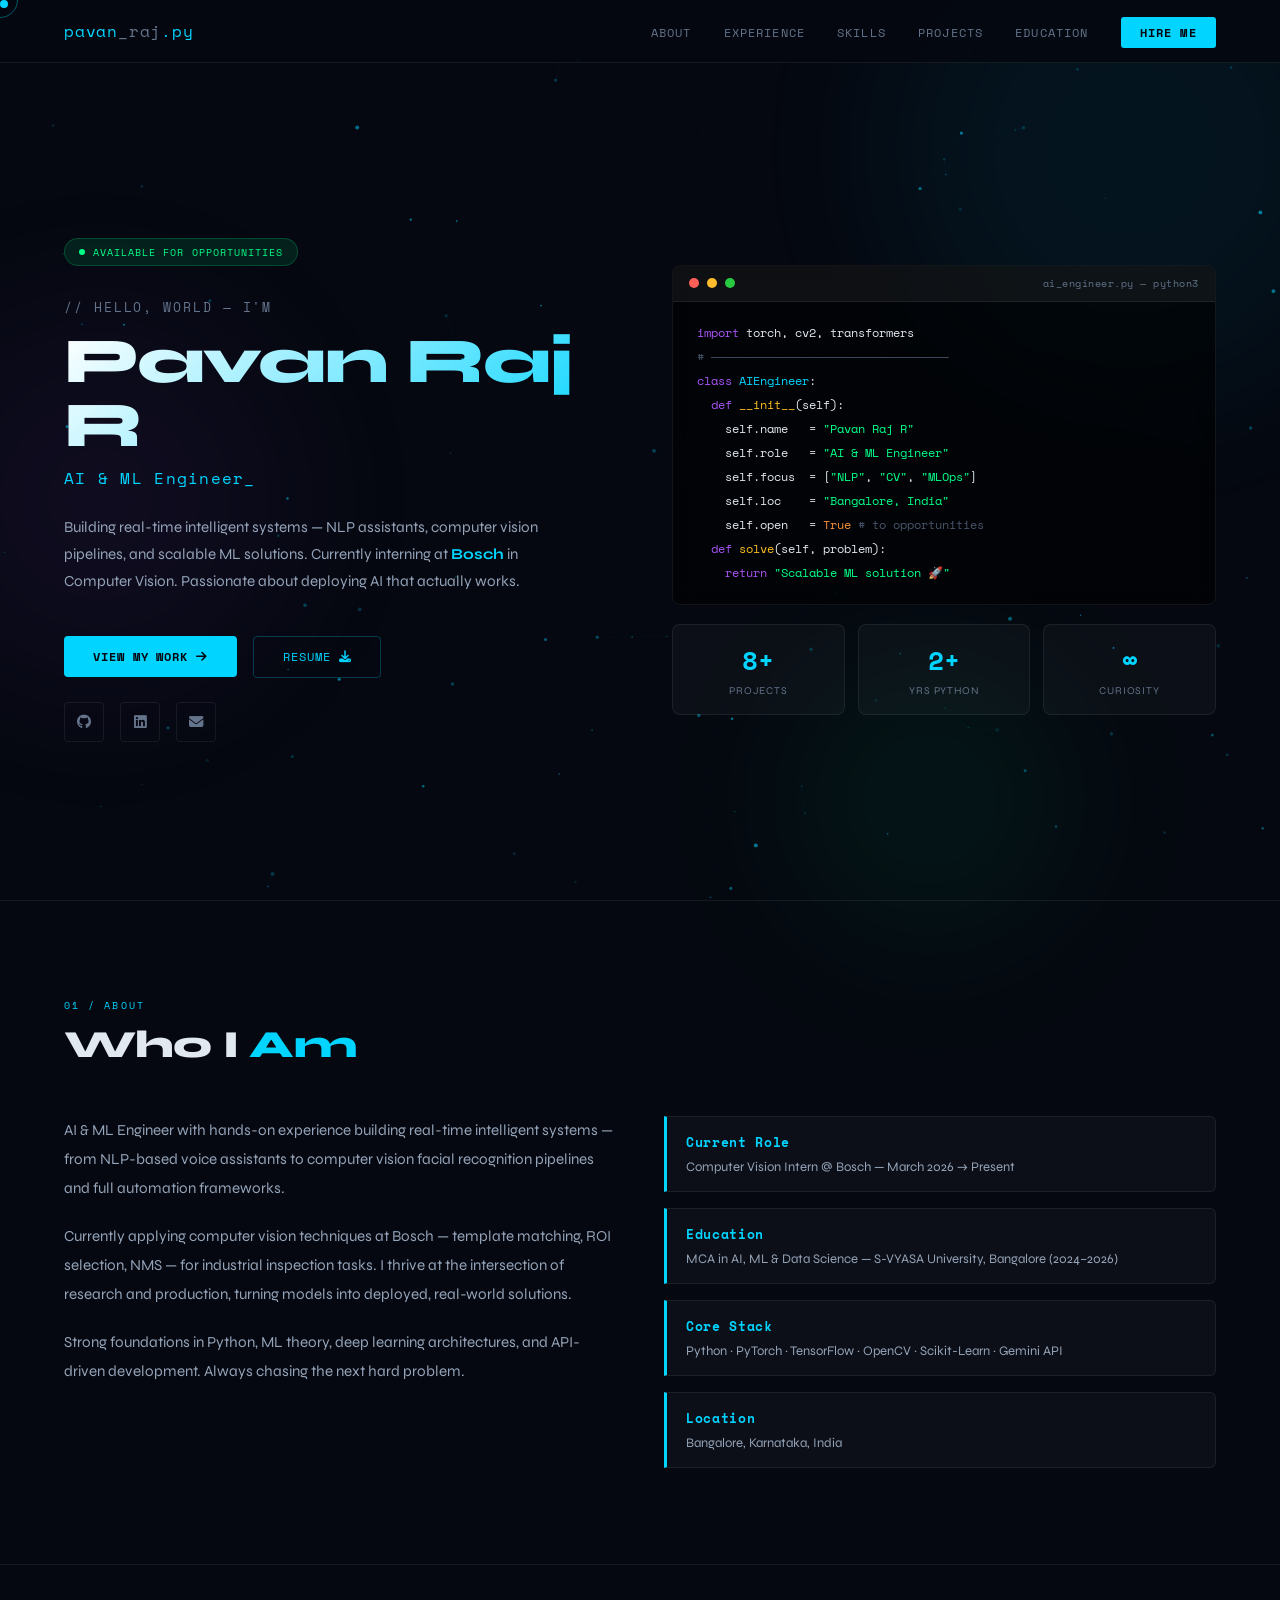
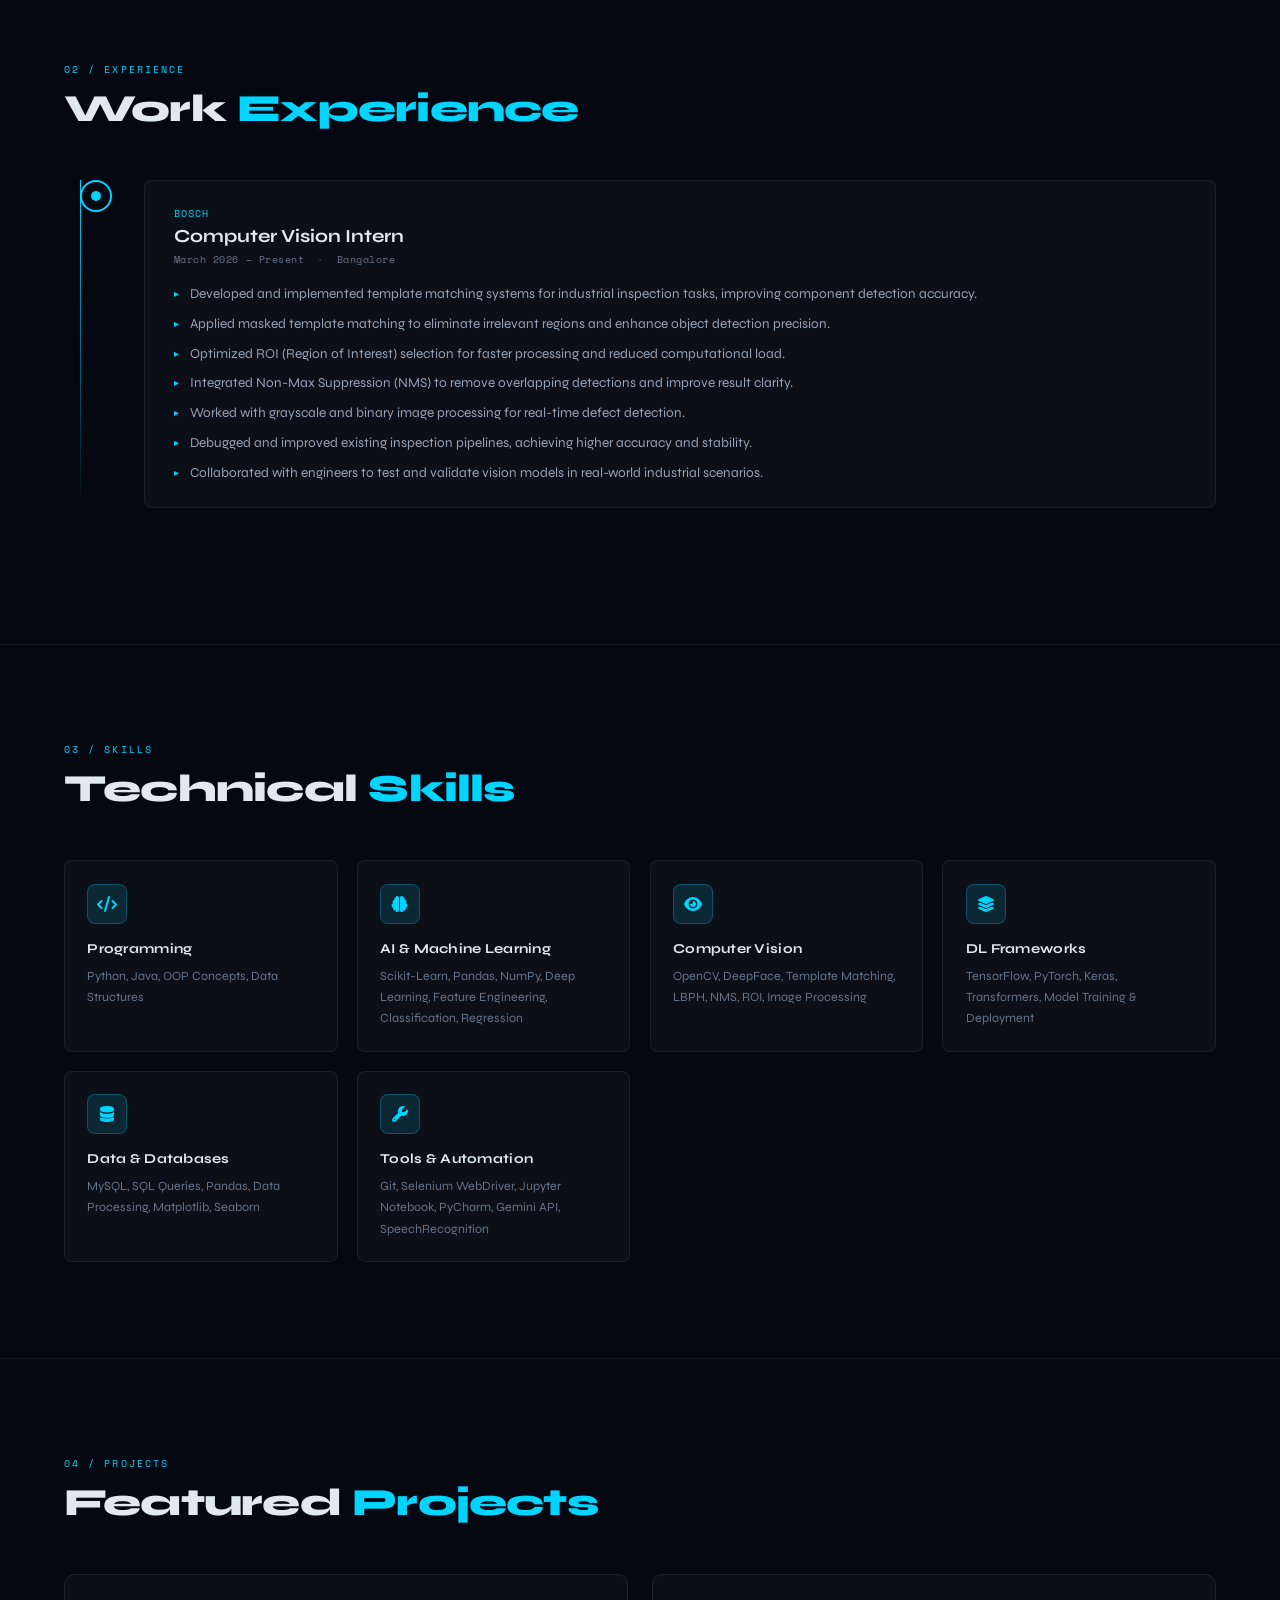
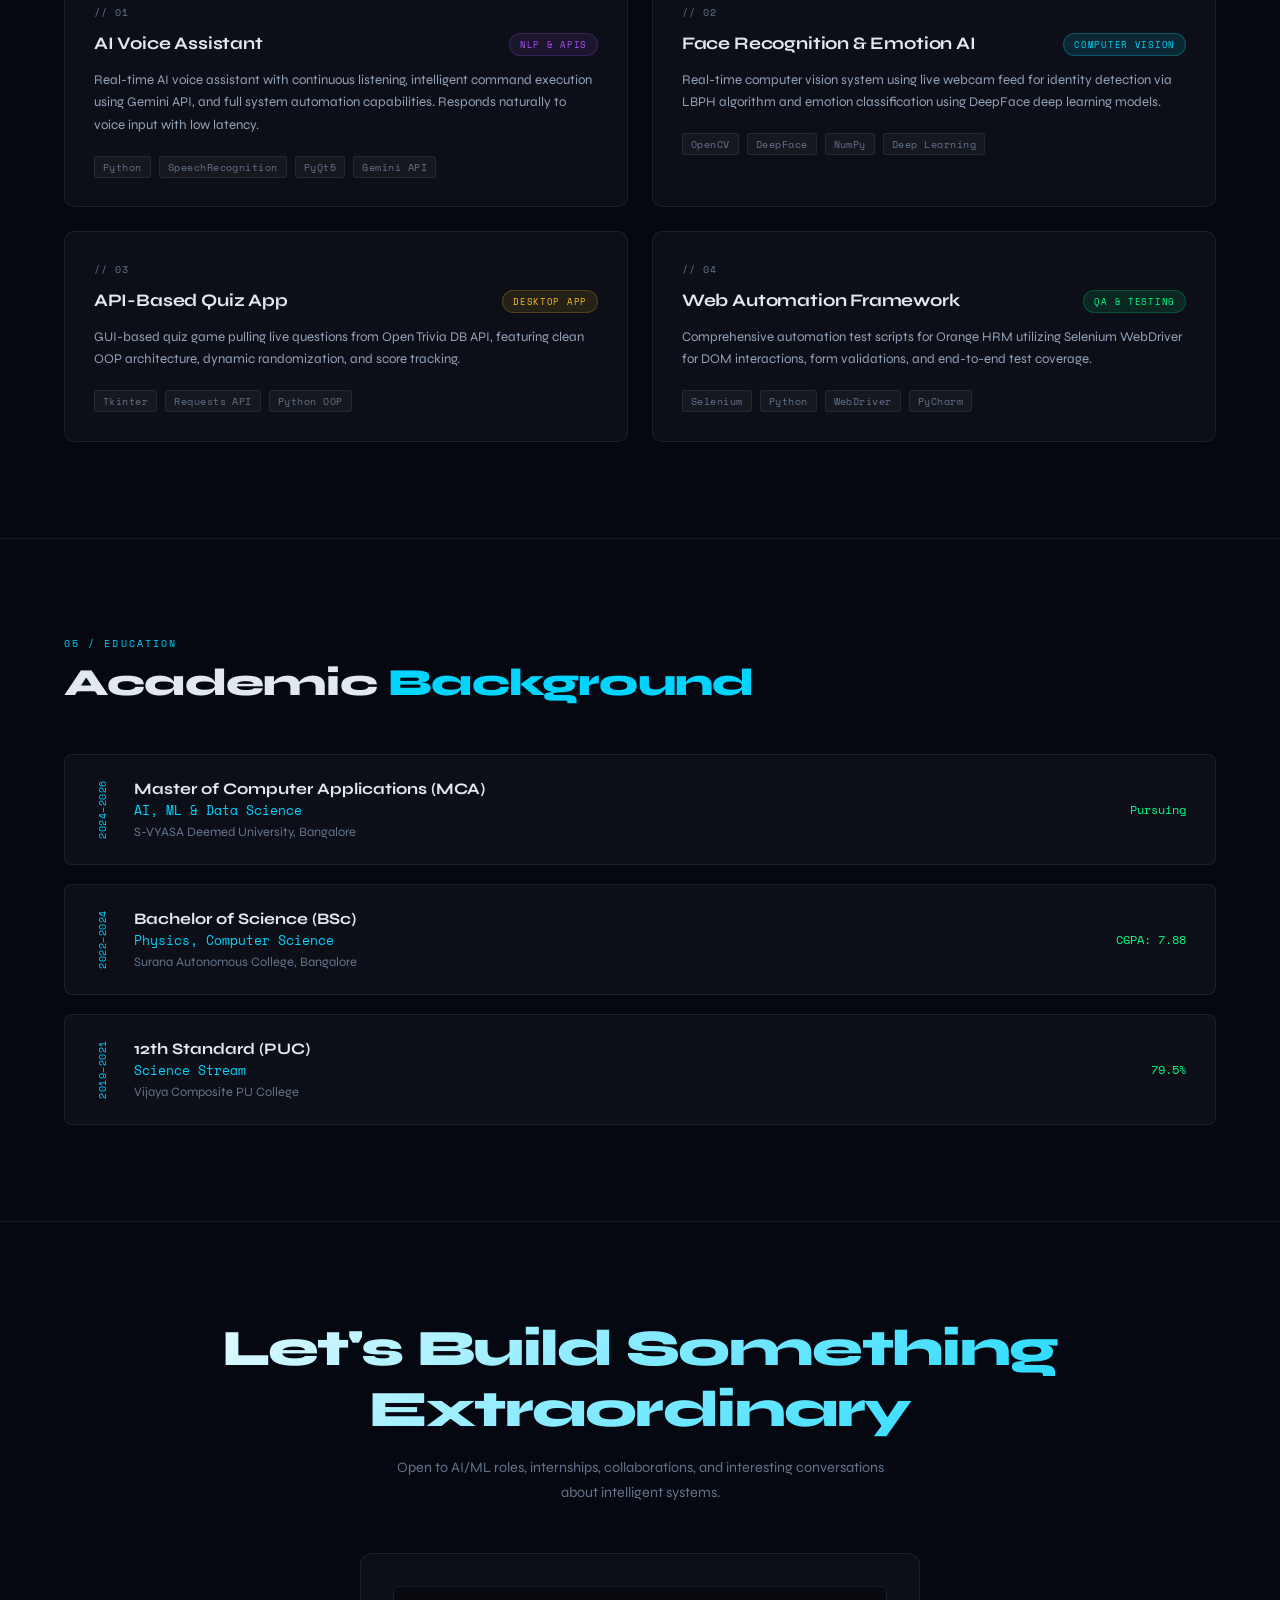
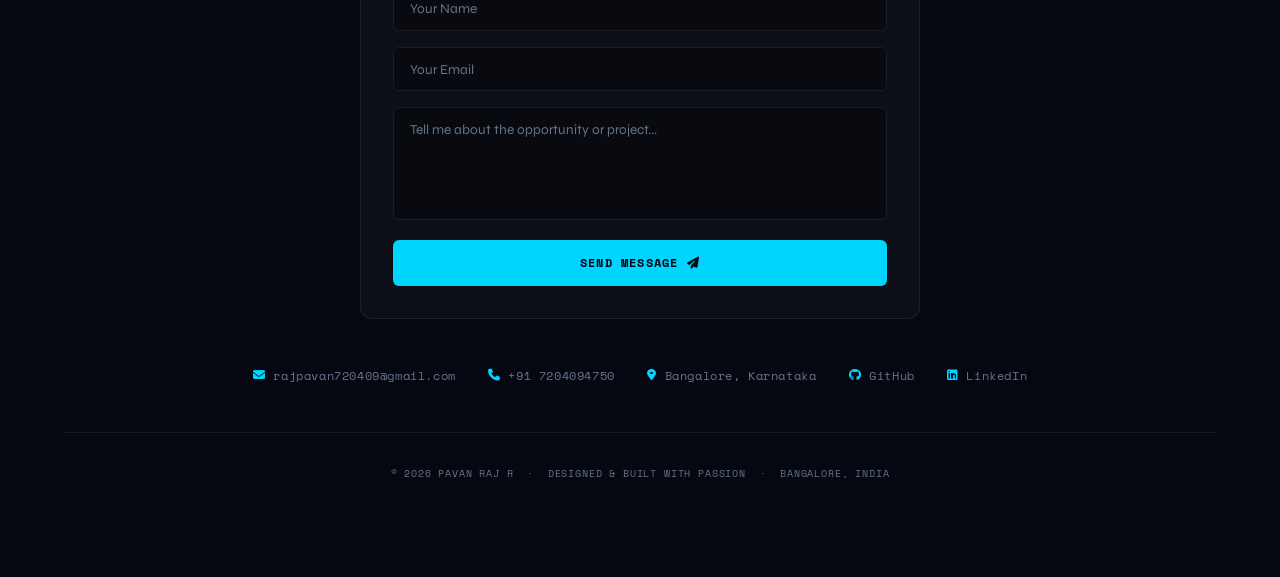
==== index.html @ aded9c7b "Replace with new portfolio design" ====
<!DOCTYPE html>
<html lang="en">
<head>
<meta charset="UTF-8">
<meta name="viewport" content="width=device-width, initial-scale=1.0">
<meta name="description" content="Pavan Raj R - AI & ML Engineer. Building real-time intelligent systems, computer vision, and scalable ML solutions.">
<title>Pavan Raj R | AI & ML Engineer</title>
<link rel="preconnect" href="https://fonts.googleapis.com">
<link rel="preconnect" href="https://fonts.gstatic.com" crossorigin>
<link href="https://fonts.googleapis.com/css2?family=Space+Mono:wght@400;700&family=Syne:wght@400;500;700;800&display=swap" rel="stylesheet">
<link rel="stylesheet" href="https://cdnjs.cloudflare.com/ajax/libs/font-awesome/6.4.0/css/all.min.css">

<style>
:root {
  --bg: #050810;
  --bg2: #080d1a;
  --surface: rgba(255,255,255,0.03);
  --border: rgba(255,255,255,0.07);
  --border-glow: rgba(0,212,255,0.25);
  --cyan: #00d4ff;
  --cyan-dim: rgba(0,212,255,0.12);
  --green: #00ff88;
  --green-dim: rgba(0,255,136,0.1);
  --purple: #a855f7;
  --purple-dim: rgba(168,85,247,0.1);
  --text: #e2e8f0;
  --text-muted: #64748b;
  --text-dim: #94a3b8;
  --font-display: 'Syne', sans-serif;
  --font-mono: 'Space Mono', monospace;
}

*, *::before, *::after { box-sizing: border-box; margin: 0; padding: 0; }

html { scroll-behavior: smooth; }

body {
  font-family: var(--font-display);
  background: var(--bg);
  color: var(--text);
  overflow-x: hidden;
  cursor: none;
}

/* CUSTOM CURSOR */
.cursor {
  position: fixed;
  width: 8px; height: 8px;
  background: var(--cyan);
  border-radius: 50%;
  pointer-events: none;
  z-index: 9999;
  transition: transform 0.1s;
  mix-blend-mode: screen;
}
.cursor-ring {
  position: fixed;
  width: 36px; height: 36px;
  border: 1px solid rgba(0,212,255,0.4);
  border-radius: 50%;
  pointer-events: none;
  z-index: 9998;
  transition: transform 0.15s, width 0.2s, height 0.2s;
}

/* CANVAS */
#particles {
  position: fixed;
  inset: 0;
  z-index: 0;
  pointer-events: none;
}

/* NAV */
nav {
  position: fixed;
  top: 0; left: 0; right: 0;
  z-index: 100;
  padding: 1.2rem 4rem;
  display: flex;
  justify-content: space-between;
  align-items: center;
  border-bottom: 1px solid var(--border);
  background: rgba(5,8,16,0.85);
  backdrop-filter: blur(20px);
  -webkit-backdrop-filter: blur(20px);
}

.logo {
  font-family: var(--font-mono);
  font-size: 1rem;
  color: var(--cyan);
  letter-spacing: 0.05em;
}

.logo span { color: var(--text-muted); }

.nav-links {
  display: flex;
  gap: 2rem;
  list-style: none;
  align-items: center;
}

.nav-links a {
  font-family: var(--font-mono);
  font-size: 0.72rem;
  letter-spacing: 0.1em;
  text-transform: uppercase;
  color: var(--text-muted);
  text-decoration: none;
  transition: color 0.2s;
}

.nav-links a:hover { color: var(--cyan); }

.nav-cta {
  background: var(--cyan) !important;
  color: var(--bg) !important;
  padding: 0.45rem 1.2rem;
  border-radius: 3px;
  font-weight: 700 !important;
  transition: box-shadow 0.2s !important;
}
.nav-cta:hover { box-shadow: 0 0 20px rgba(0,212,255,0.4) !important; color: var(--bg) !important; }

/* SECTION BASE */
section, header {
  position: relative;
  z-index: 1;
}

/* HERO */
.hero {
  min-height: 100vh;
  display: grid;
  grid-template-columns: 1fr 1fr;
  align-items: center;
  padding: 0 4rem;
  padding-top: 5rem;
  gap: 4rem;
}

.hero-left {}

.status-pill {
  display: inline-flex;
  align-items: center;
  gap: 8px;
  background: var(--green-dim);
  border: 1px solid rgba(0,255,136,0.2);
  border-radius: 100px;
  padding: 5px 14px;
  font-family: var(--font-mono);
  font-size: 0.65rem;
  letter-spacing: 0.1em;
  color: var(--green);
  text-transform: uppercase;
  margin-bottom: 2rem;
}

.status-dot {
  width: 6px; height: 6px;
  background: var(--green);
  border-radius: 50%;
  animation: blink 1.5s infinite;
}

@keyframes blink {
  0%,100% { opacity: 1; }
  50% { opacity: 0.2; }
}

.hero-greeting {
  font-family: var(--font-mono);
  font-size: 0.8rem;
  color: var(--text-muted);
  letter-spacing: 0.15em;
  text-transform: uppercase;
  margin-bottom: 0.8rem;
}

.hero-name {
  font-size: clamp(3rem, 5vw, 5rem);
  font-weight: 800;
  line-height: 1;
  letter-spacing: -0.02em;
  margin-bottom: 0.5rem;
  background: linear-gradient(135deg, #fff 0%, var(--cyan) 100%);
  -webkit-background-clip: text;
  -webkit-text-fill-color: transparent;
  background-clip: text;
}

.hero-title {
  font-family: var(--font-mono);
  font-size: 1rem;
  color: var(--cyan);
  letter-spacing: 0.08em;
  margin-bottom: 1.5rem;
}

.hero-title .cursor-blink {
  animation: cursorBlink 1s infinite;
  color: var(--cyan);
  -webkit-text-fill-color: var(--cyan);
}

@keyframes cursorBlink {
  0%,100% { opacity: 1; }
  50% { opacity: 0; }
}

.hero-desc {
  font-size: 0.95rem;
  color: var(--text-dim);
  line-height: 1.8;
  max-width: 480px;
  margin-bottom: 2.5rem;
  font-weight: 400;
}

.hero-btns {
  display: flex;
  gap: 1rem;
  align-items: center;
  flex-wrap: wrap;
}

.btn-primary {
  display: inline-flex;
  align-items: center;
  gap: 8px;
  background: var(--cyan);
  color: var(--bg);
  padding: 0.75rem 1.8rem;
  border-radius: 4px;
  font-family: var(--font-mono);
  font-size: 0.75rem;
  letter-spacing: 0.08em;
  text-transform: uppercase;
  text-decoration: none;
  font-weight: 700;
  transition: box-shadow 0.25s, transform 0.2s;
}

.btn-primary:hover {
  box-shadow: 0 0 30px rgba(0,212,255,0.5);
  transform: translateY(-2px);
}

.btn-secondary {
  display: inline-flex;
  align-items: center;
  gap: 8px;
  border: 1px solid var(--border-glow);
  color: var(--cyan);
  padding: 0.73rem 1.8rem;
  border-radius: 4px;
  font-family: var(--font-mono);
  font-size: 0.75rem;
  letter-spacing: 0.08em;
  text-transform: uppercase;
  text-decoration: none;
  transition: background 0.25s, transform 0.2s;
}

.btn-secondary:hover {
  background: var(--cyan-dim);
  transform: translateY(-2px);
}

.social-row {
  display: flex;
  gap: 1rem;
  margin-top: 1.5rem;
}

.social-row a {
  width: 40px; height: 40px;
  border: 1px solid var(--border);
  border-radius: 4px;
  display: flex; align-items: center; justify-content: center;
  color: var(--text-muted);
  text-decoration: none;
  font-size: 0.9rem;
  transition: all 0.2s;
}

.social-row a:hover {
  border-color: var(--cyan);
  color: var(--cyan);
  background: var(--cyan-dim);
  box-shadow: 0 0 15px rgba(0,212,255,0.2);
}

/* HERO RIGHT — Code terminal */
.hero-right {
  display: flex;
  flex-direction: column;
  gap: 1.2rem;
}

.terminal {
  background: rgba(0,0,0,0.6);
  border: 1px solid var(--border);
  border-radius: 8px;
  overflow: hidden;
  backdrop-filter: blur(10px);
}

.terminal-bar {
  background: rgba(255,255,255,0.05);
  padding: 0.6rem 1rem;
  display: flex;
  align-items: center;
  gap: 8px;
  border-bottom: 1px solid var(--border);
}

.dot { width: 10px; height: 10px; border-radius: 50%; }
.dot-r { background: #ff5f57; }
.dot-y { background: #ffbd2e; }
.dot-g { background: #28ca41; }

.terminal-title {
  font-family: var(--font-mono);
  font-size: 0.65rem;
  color: var(--text-muted);
  margin-left: auto;
  letter-spacing: 0.05em;
}

.terminal-body {
  padding: 1.2rem 1.5rem;
  font-family: var(--font-mono);
  font-size: 0.75rem;
  line-height: 2;
}

.ln { display: block; }
.kw { color: var(--purple); }
.cl { color: var(--cyan); }
.fn { color: #fbbf24; }
.st { color: var(--green); }
.cm { color: #475569; }
.num { color: #fb923c; }

/* Stats row */
.stats-row {
  display: grid;
  grid-template-columns: repeat(3, 1fr);
  gap: 0.8rem;
}

.stat-card {
  background: var(--surface);
  border: 1px solid var(--border);
  border-radius: 8px;
  padding: 1rem;
  text-align: center;
  transition: border-color 0.2s;
}

.stat-card:hover { border-color: var(--border-glow); }

.stat-num {
  font-family: var(--font-mono);
  font-size: 1.6rem;
  font-weight: 700;
  color: var(--cyan);
  display: block;
}

.stat-label {
  font-size: 0.65rem;
  color: var(--text-muted);
  letter-spacing: 0.08em;
  text-transform: uppercase;
  margin-top: 2px;
}

/* SECTIONS */
.section {
  padding: 6rem 4rem;
  border-top: 1px solid var(--border);
}

.section-label {
  font-family: var(--font-mono);
  font-size: 0.65rem;
  letter-spacing: 0.2em;
  text-transform: uppercase;
  color: var(--cyan);
  margin-bottom: 0.5rem;
}

.section-title {
  font-size: clamp(2rem, 3vw, 2.8rem);
  font-weight: 800;
  letter-spacing: -0.02em;
  color: var(--text);
  margin-bottom: 3rem;
}

.section-title span { color: var(--cyan); }

/* ABOUT */
.about-grid {
  display: grid;
  grid-template-columns: 1fr 1fr;
  gap: 3rem;
  align-items: start;
}

.about-text p {
  color: var(--text-dim);
  line-height: 1.9;
  font-size: 0.95rem;
  margin-bottom: 1.2rem;
  font-weight: 400;
}

.about-highlights {
  display: flex;
  flex-direction: column;
  gap: 1rem;
}

.highlight-item {
  background: var(--surface);
  border: 1px solid var(--border);
  border-left: 3px solid var(--cyan);
  border-radius: 0 6px 6px 0;
  padding: 1rem 1.2rem;
  transition: background 0.2s;
}

.highlight-item:hover { background: var(--cyan-dim); }

.highlight-item strong {
  display: block;
  font-size: 0.8rem;
  color: var(--cyan);
  margin-bottom: 4px;
  font-family: var(--font-mono);
  letter-spacing: 0.05em;
}

.highlight-item span {
  font-size: 0.82rem;
  color: var(--text-dim);
}

/* EXPERIENCE */
.timeline { position: relative; }

.timeline::before {
  content: '';
  position: absolute;
  left: 16px;
  top: 0; bottom: 0;
  width: 1px;
  background: linear-gradient(to bottom, var(--cyan), transparent);
}

.timeline-item {
  display: flex;
  gap: 2rem;
  margin-bottom: 2.5rem;
  position: relative;
  padding-left: 1rem;
}

.tl-dot {
  flex-shrink: 0;
  width: 32px; height: 32px;
  border: 2px solid var(--cyan);
  border-radius: 50%;
  background: var(--bg);
  display: flex; align-items: center; justify-content: center;
  position: relative;
  z-index: 1;
}

.tl-dot::after {
  content: '';
  width: 10px; height: 10px;
  background: var(--cyan);
  border-radius: 50%;
  animation: pulse-dot 2s infinite;
}

@keyframes pulse-dot {
  0%,100% { transform: scale(1); opacity: 1; }
  50% { transform: scale(1.5); opacity: 0.5; }
}

.tl-card {
  flex: 1;
  background: var(--surface);
  border: 1px solid var(--border);
  border-radius: 8px;
  padding: 1.5rem 1.8rem;
  transition: border-color 0.25s, transform 0.25s;
}

.tl-card:hover {
  border-color: var(--border-glow);
  transform: translateX(4px);
}

.tl-company {
  font-family: var(--font-mono);
  font-size: 0.65rem;
  color: var(--cyan);
  letter-spacing: 0.1em;
  text-transform: uppercase;
  margin-bottom: 4px;
}

.tl-role {
  font-size: 1.15rem;
  font-weight: 700;
  color: var(--text);
  margin-bottom: 4px;
}

.tl-date {
  font-family: var(--font-mono);
  font-size: 0.65rem;
  color: var(--text-muted);
  letter-spacing: 0.05em;
  margin-bottom: 1rem;
}

.tl-list {
  list-style: none;
  display: flex;
  flex-direction: column;
  gap: 0.5rem;
}

.tl-list li {
  font-size: 0.85rem;
  color: var(--text-dim);
  line-height: 1.6;
  padding-left: 1rem;
  position: relative;
}

.tl-list li::before {
  content: '▸';
  position: absolute;
  left: 0;
  color: var(--cyan);
  font-size: 0.65rem;
  top: 3px;
}

/* SKILLS */
.skills-tabs {
  display: flex;
  gap: 0.5rem;
  margin-bottom: 2rem;
  border-bottom: 1px solid var(--border);
  padding-bottom: 1rem;
}

.tab-btn {
  font-family: var(--font-mono);
  font-size: 0.7rem;
  letter-spacing: 0.08em;
  text-transform: uppercase;
  background: transparent;
  border: 1px solid var(--border);
  color: var(--text-muted);
  padding: 0.4rem 1rem;
  border-radius: 4px;
  cursor: none;
  transition: all 0.2s;
}

.tab-btn.active, .tab-btn:hover {
  background: var(--cyan-dim);
  border-color: var(--border-glow);
  color: var(--cyan);
}

.skills-grid {
  display: grid;
  grid-template-columns: repeat(auto-fit, minmax(240px, 1fr));
  gap: 1.2rem;
}

.skill-card {
  background: var(--surface);
  border: 1px solid var(--border);
  border-radius: 8px;
  padding: 1.4rem;
  transition: border-color 0.25s, transform 0.25s;
  position: relative;
  overflow: hidden;
}

.skill-card::before {
  content: '';
  position: absolute;
  top: 0; left: 0; right: 0;
  height: 2px;
  background: linear-gradient(90deg, var(--cyan), var(--purple));
  transform: scaleX(0);
  transform-origin: left;
  transition: transform 0.3s;
}

.skill-card:hover { border-color: var(--border-glow); transform: translateY(-4px); }
.skill-card:hover::before { transform: scaleX(1); }

.skill-icon {
  width: 40px; height: 40px;
  background: var(--cyan-dim);
  border: 1px solid var(--border-glow);
  border-radius: 8px;
  display: flex; align-items: center; justify-content: center;
  font-size: 1rem;
  color: var(--cyan);
  margin-bottom: 1rem;
}

.skill-card h3 {
  font-size: 0.85rem;
  font-weight: 700;
  color: var(--text);
  margin-bottom: 0.5rem;
  letter-spacing: 0.02em;
}

.skill-card p {
  font-size: 0.78rem;
  color: var(--text-muted);
  line-height: 1.7;
}

/* PROJECTS */
.projects-grid {
  display: grid;
  grid-template-columns: repeat(2, 1fr);
  gap: 1.5rem;
}

.project-card {
  background: var(--surface);
  border: 1px solid var(--border);
  border-radius: 10px;
  padding: 1.8rem;
  position: relative;
  overflow: hidden;
  transition: border-color 0.3s, transform 0.3s;
  cursor: none;
}

.project-card::after {
  content: '';
  position: absolute;
  inset: 0;
  background: radial-gradient(circle at var(--mx, 50%) var(--my, 50%), rgba(0,212,255,0.06) 0%, transparent 60%);
  pointer-events: none;
  opacity: 0;
  transition: opacity 0.3s;
}

.project-card:hover { border-color: var(--border-glow); transform: translateY(-4px); }
.project-card:hover::after { opacity: 1; }

.project-num {
  font-family: var(--font-mono);
  font-size: 0.65rem;
  color: var(--text-muted);
  letter-spacing: 0.1em;
  margin-bottom: 0.8rem;
}

.project-header {
  display: flex;
  justify-content: space-between;
  align-items: flex-start;
  margin-bottom: 0.8rem;
  gap: 1rem;
}

.project-name {
  font-size: 1.1rem;
  font-weight: 700;
  color: var(--text);
  letter-spacing: -0.01em;
}

.badge {
  font-family: var(--font-mono);
  font-size: 0.58rem;
  letter-spacing: 0.08em;
  text-transform: uppercase;
  padding: 4px 10px;
  border-radius: 100px;
  flex-shrink: 0;
}

.badge-nlp { background: var(--purple-dim); color: var(--purple); border: 1px solid rgba(168,85,247,0.2); }
.badge-cv { background: var(--cyan-dim); color: var(--cyan); border: 1px solid var(--border-glow); }
.badge-app { background: rgba(251,191,36,0.1); color: #fbbf24; border: 1px solid rgba(251,191,36,0.2); }
.badge-qa { background: var(--green-dim); color: var(--green); border: 1px solid rgba(0,255,136,0.2); }

.project-desc {
  font-size: 0.83rem;
  color: var(--text-dim);
  line-height: 1.7;
  margin-bottom: 1.2rem;
}

.tech-tags {
  display: flex;
  gap: 0.5rem;
  flex-wrap: wrap;
}

.tech-tag {
  font-family: var(--font-mono);
  font-size: 0.6rem;
  letter-spacing: 0.05em;
  background: rgba(255,255,255,0.04);
  border: 1px solid var(--border);
  border-radius: 3px;
  padding: 3px 8px;
  color: var(--text-muted);
}

/* EDUCATION */
.edu-grid {
  display: flex;
  flex-direction: column;
  gap: 1.2rem;
}

.edu-card {
  background: var(--surface);
  border: 1px solid var(--border);
  border-radius: 8px;
  padding: 1.5rem 1.8rem;
  display: grid;
  grid-template-columns: auto 1fr auto;
  gap: 1.5rem;
  align-items: center;
  transition: border-color 0.25s;
}

.edu-card:hover { border-color: var(--border-glow); }

.edu-year {
  font-family: var(--font-mono);
  font-size: 0.65rem;
  color: var(--cyan);
  letter-spacing: 0.05em;
  writing-mode: vertical-rl;
  text-orientation: mixed;
  transform: rotate(180deg);
  text-transform: uppercase;
}

.edu-degree {
  font-size: 1rem;
  font-weight: 700;
  color: var(--text);
  margin-bottom: 3px;
}

.edu-spec {
  font-size: 0.8rem;
  color: var(--cyan);
  font-family: var(--font-mono);
  margin-bottom: 4px;
}

.edu-school {
  font-size: 0.8rem;
  color: var(--text-muted);
}

.edu-grade {
  font-family: var(--font-mono);
  font-size: 0.75rem;
  color: var(--green);
  text-align: right;
  flex-shrink: 0;
}

/* CONTACT / FOOTER */
.contact-section {
  padding: 6rem 4rem;
  border-top: 1px solid var(--border);
  text-align: center;
}

.contact-headline {
  font-size: clamp(2.5rem, 4vw, 4rem);
  font-weight: 800;
  letter-spacing: -0.03em;
  margin-bottom: 1rem;
  background: linear-gradient(135deg, #fff 0%, var(--cyan) 100%);
  -webkit-background-clip: text;
  -webkit-text-fill-color: transparent;
  background-clip: text;
}

.contact-sub {
  font-size: 0.9rem;
  color: var(--text-muted);
  margin-bottom: 3rem;
  max-width: 500px;
  margin-left: auto;
  margin-right: auto;
  line-height: 1.7;
}

.contact-form {
  max-width: 560px;
  margin: 0 auto 3rem;
  background: var(--surface);
  border: 1px solid var(--border);
  border-radius: 12px;
  padding: 2rem;
  text-align: left;
}

.form-row { margin-bottom: 1rem; }

.form-row input,
.form-row textarea {
  width: 100%;
  background: rgba(0,0,0,0.3);
  border: 1px solid var(--border);
  border-radius: 6px;
  padding: 0.8rem 1rem;
  color: var(--text);
  font-family: var(--font-display);
  font-size: 0.85rem;
  outline: none;
  transition: border-color 0.2s, box-shadow 0.2s;
  resize: none;
}

.form-row input:focus,
.form-row textarea:focus {
  border-color: var(--border-glow);
  box-shadow: 0 0 15px rgba(0,212,255,0.1);
}

.form-row input::placeholder,
.form-row textarea::placeholder { color: var(--text-muted); }

.btn-form {
  width: 100%;
  background: var(--cyan);
  color: var(--bg);
  border: none;
  padding: 0.9rem;
  border-radius: 6px;
  font-family: var(--font-mono);
  font-size: 0.75rem;
  letter-spacing: 0.1em;
  text-transform: uppercase;
  font-weight: 700;
  cursor: none;
  transition: box-shadow 0.2s;
}

.btn-form:hover { box-shadow: 0 0 30px rgba(0,212,255,0.4); }

.contact-links {
  display: flex;
  justify-content: center;
  gap: 2rem;
  flex-wrap: wrap;
  margin-bottom: 3rem;
}

.contact-link {
  display: flex;
  align-items: center;
  gap: 8px;
  font-family: var(--font-mono);
  font-size: 0.75rem;
  color: var(--text-muted);
  text-decoration: none;
  letter-spacing: 0.05em;
  transition: color 0.2s;
}

.contact-link i { color: var(--cyan); }
.contact-link:hover { color: var(--cyan); }

.footer-bottom {
  border-top: 1px solid var(--border);
  padding-top: 2rem;
  font-family: var(--font-mono);
  font-size: 0.65rem;
  color: var(--text-muted);
  letter-spacing: 0.08em;
  text-transform: uppercase;
}

/* REVEAL animations */
.reveal {
  opacity: 0;
  transform: translateY(30px);
  transition: opacity 0.7s ease, transform 0.7s ease;
}

.reveal.visible {
  opacity: 1;
  transform: translateY(0);
}

/* GLOW ORBS background */
.orb {
  position: fixed;
  border-radius: 50%;
  filter: blur(80px);
  opacity: 0.06;
  pointer-events: none;
  z-index: 0;
}
.orb-1 { width: 500px; height: 500px; background: var(--cyan); top: -100px; right: -100px; }
.orb-2 { width: 400px; height: 400px; background: var(--purple); bottom: 200px; left: -100px; }
.orb-3 { width: 300px; height: 300px; background: var(--green); bottom: -50px; right: 200px; }

/* SCROLLBAR */
::-webkit-scrollbar { width: 4px; }
::-webkit-scrollbar-track { background: var(--bg); }
::-webkit-scrollbar-thumb { background: var(--border-glow); border-radius: 2px; }
</style>
</head>
<body>

<div class="cursor" id="cursor"></div>
<div class="cursor-ring" id="cursorRing"></div>

<div class="orb orb-1"></div>
<div class="orb orb-2"></div>
<div class="orb orb-3"></div>

<canvas id="particles"></canvas>

<!-- NAV -->
<nav>
  <div class="logo">pavan<span>_raj</span>.py</div>
  <ul class="nav-links">
    <li><a href="#about">About</a></li>
    <li><a href="#experience">Experience</a></li>
    <li><a href="#skills">Skills</a></li>
    <li><a href="#projects">Projects</a></li>
    <li><a href="#education">Education</a></li>
    <li><a href="#contact" class="nav-cta">Hire Me</a></li>
  </ul>
</nav>

<!-- HERO -->
<header class="hero">
  <div class="hero-left reveal">
    <div class="status-pill">
      <span class="status-dot"></span>
      Available for opportunities
    </div>
    <p class="hero-greeting">// Hello, World — I'm</p>
    <h1 class="hero-name">Pavan Raj R</h1>
    <p class="hero-title">AI &amp; ML Engineer<span class="cursor-blink">_</span></p>
    <p class="hero-desc">
      Building real-time intelligent systems — NLP assistants, computer vision pipelines, and scalable ML solutions. 
      Currently interning at <strong style="color:var(--cyan)">Bosch</strong> in Computer Vision. Passionate about deploying AI that actually works.
    </p>
    <div class="hero-btns">
      <a href="#projects" class="btn-primary">View My Work <i class="fa-solid fa-arrow-right"></i></a>
      <a href="Pavan_Raj_Resume.pdf" class="btn-secondary" download>Resume <i class="fa-solid fa-download"></i></a>
    </div>
    <div class="social-row">
      <a href="https://github.com/Pavanraj08" target="_blank" aria-label="GitHub"><i class="fa-brands fa-github"></i></a>
      <a href="https://www.linkedin.com/in/pavan-raj-r-57330a378" target="_blank" aria-label="LinkedIn"><i class="fa-brands fa-linkedin"></i></a>
      <a href="mailto:rajpavan720409@gmail.com" aria-label="Email"><i class="fa-solid fa-envelope"></i></a>
    </div>
  </div>

  <div class="hero-right reveal" style="transition-delay:0.2s">
    <div class="terminal">
      <div class="terminal-bar">
        <span class="dot dot-r"></span>
        <span class="dot dot-y"></span>
        <span class="dot dot-g"></span>
        <span class="terminal-title">ai_engineer.py — python3</span>
      </div>
      <div class="terminal-body">
        <span class="ln"><span class="kw">import</span> torch, cv2, transformers</span>
        <span class="ln"><span class="cm"># ─────────────────────────────────</span></span>
        <span class="ln"><span class="kw">class</span> <span class="cl">AIEngineer</span>:</span>
        <span class="ln">&nbsp;&nbsp;<span class="kw">def</span> <span class="fn">__init__</span>(self):</span>
        <span class="ln">&nbsp;&nbsp;&nbsp;&nbsp;self.name &nbsp;&nbsp;= <span class="st">"Pavan Raj R"</span></span>
        <span class="ln">&nbsp;&nbsp;&nbsp;&nbsp;self.role &nbsp;&nbsp;= <span class="st">"AI & ML Engineer"</span></span>
        <span class="ln">&nbsp;&nbsp;&nbsp;&nbsp;self.focus &nbsp;= [<span class="st">"NLP"</span>, <span class="st">"CV"</span>, <span class="st">"MLOps"</span>]</span>
        <span class="ln">&nbsp;&nbsp;&nbsp;&nbsp;self.loc &nbsp;&nbsp;&nbsp;= <span class="st">"Bangalore, India"</span></span>
        <span class="ln">&nbsp;&nbsp;&nbsp;&nbsp;self.open &nbsp;&nbsp;= <span class="num">True</span> <span class="cm"># to opportunities</span></span>
        <span class="ln"></span>
        <span class="ln">&nbsp;&nbsp;<span class="kw">def</span> <span class="fn">solve</span>(self, problem):</span>
        <span class="ln">&nbsp;&nbsp;&nbsp;&nbsp;<span class="kw">return</span> <span class="st">"Scalable ML solution 🚀"</span></span>
      </div>
    </div>
    <div class="stats-row">
      <div class="stat-card">
        <span class="stat-num">8+</span>
        <span class="stat-label">Projects</span>
      </div>
      <div class="stat-card">
        <span class="stat-num">2+</span>
        <span class="stat-label">Yrs Python</span>
      </div>
      <div class="stat-card">
        <span class="stat-num">∞</span>
        <span class="stat-label">Curiosity</span>
      </div>
    </div>
  </div>
</header>

<!-- ABOUT -->
<section id="about" class="section">
  <p class="section-label">01 / about</p>
  <h2 class="section-title">Who I <span>Am</span></h2>
  <div class="about-grid reveal">
    <div class="about-text">
      <p>AI & ML Engineer with hands-on experience building real-time intelligent systems — from NLP-based voice assistants to computer vision facial recognition pipelines and full automation frameworks.</p>
      <p>Currently applying computer vision techniques at Bosch — template matching, ROI selection, NMS — for industrial inspection tasks. I thrive at the intersection of research and production, turning models into deployed, real-world solutions.</p>
      <p>Strong foundations in Python, ML theory, deep learning architectures, and API-driven development. Always chasing the next hard problem.</p>
    </div>
    <div class="about-highlights">
      <div class="highlight-item">
        <strong>Current Role</strong>
        <span>Computer Vision Intern @ Bosch — March 2026 → Present</span>
      </div>
      <div class="highlight-item">
        <strong>Education</strong>
        <span>MCA in AI, ML & Data Science — S-VYASA University, Bangalore (2024–2026)</span>
      </div>
      <div class="highlight-item">
        <strong>Core Stack</strong>
        <span>Python · PyTorch · TensorFlow · OpenCV · Scikit-Learn · Gemini API</span>
      </div>
      <div class="highlight-item">
        <strong>Location</strong>
        <span>Bangalore, Karnataka, India</span>
      </div>
    </div>
  </div>
</section>

<!-- EXPERIENCE -->
<section id="experience" class="section">
  <p class="section-label">02 / experience</p>
  <h2 class="section-title">Work <span>Experience</span></h2>
  <div class="timeline reveal">
    <div class="timeline-item">
      <div class="tl-dot"></div>
      <div class="tl-card">
        <p class="tl-company">Bosch</p>
        <h3 class="tl-role">Computer Vision Intern</h3>
        <p class="tl-date">March 2026 – Present &nbsp;·&nbsp; Bangalore</p>
        <ul class="tl-list">
          <li>Developed and implemented template matching systems for industrial inspection tasks, improving component detection accuracy.</li>
          <li>Applied masked template matching to eliminate irrelevant regions and enhance object detection precision.</li>
          <li>Optimized ROI (Region of Interest) selection for faster processing and reduced computational load.</li>
          <li>Integrated Non-Max Suppression (NMS) to remove overlapping detections and improve result clarity.</li>
          <li>Worked with grayscale and binary image processing for real-time defect detection.</li>
          <li>Debugged and improved existing inspection pipelines, achieving higher accuracy and stability.</li>
          <li>Collaborated with engineers to test and validate vision models in real-world industrial scenarios.</li>
        </ul>
      </div>
    </div>
  </div>
</section>

<!-- SKILLS -->
<section id="skills" class="section">
  <p class="section-label">03 / skills</p>
  <h2 class="section-title">Technical <span>Skills</span></h2>
  <div class="reveal">
    <div class="skills-grid">
      <div class="skill-card">
        <div class="skill-icon"><i class="fa-solid fa-code"></i></div>
        <h3>Programming</h3>
        <p>Python, Java, OOP Concepts, Data Structures</p>
      </div>
      <div class="skill-card">
        <div class="skill-icon"><i class="fa-solid fa-brain"></i></div>
        <h3>AI & Machine Learning</h3>
        <p>Scikit-Learn, Pandas, NumPy, Deep Learning, Feature Engineering, Classification, Regression</p>
      </div>
      <div class="skill-card">
        <div class="skill-icon"><i class="fa-solid fa-eye"></i></div>
        <h3>Computer Vision</h3>
        <p>OpenCV, DeepFace, Template Matching, LBPH, NMS, ROI, Image Processing</p>
      </div>
      <div class="skill-card">
        <div class="skill-icon"><i class="fa-solid fa-layer-group"></i></div>
        <h3>DL Frameworks</h3>
        <p>TensorFlow, PyTorch, Keras, Transformers, Model Training & Deployment</p>
      </div>
      <div class="skill-card">
        <div class="skill-icon"><i class="fa-solid fa-database"></i></div>
        <h3>Data & Databases</h3>
        <p>MySQL, SQL Queries, Pandas, Data Processing, Matplotlib, Seaborn</p>
      </div>
      <div class="skill-card">
        <div class="skill-icon"><i class="fa-solid fa-wrench"></i></div>
        <h3>Tools & Automation</h3>
        <p>Git, Selenium WebDriver, Jupyter Notebook, PyCharm, Gemini API, SpeechRecognition</p>
      </div>
    </div>
  </div>
</section>

<!-- PROJECTS -->
<section id="projects" class="section">
  <p class="section-label">04 / projects</p>
  <h2 class="section-title">Featured <span>Projects</span></h2>
  <div class="projects-grid reveal">

    <div class="project-card">
      <p class="project-num">// 01</p>
      <div class="project-header">
        <h3 class="project-name">AI Voice Assistant</h3>
        <span class="badge badge-nlp">NLP & APIs</span>
      </div>
      <p class="project-desc">Real-time AI voice assistant with continuous listening, intelligent command execution using Gemini API, and full system automation capabilities. Responds naturally to voice input with low latency.</p>
      <div class="tech-tags">
        <span class="tech-tag">Python</span>
        <span class="tech-tag">SpeechRecognition</span>
        <span class="tech-tag">PyQt5</span>
        <span class="tech-tag">Gemini API</span>
      </div>
    </div>

    <div class="project-card">
      <p class="project-num">// 02</p>
      <div class="project-header">
        <h3 class="project-name">Face Recognition & Emotion AI</h3>
        <span class="badge badge-cv">Computer Vision</span>
      </div>
      <p class="project-desc">Real-time computer vision system using live webcam feed for identity detection via LBPH algorithm and emotion classification using DeepFace deep learning models.</p>
      <div class="tech-tags">
        <span class="tech-tag">OpenCV</span>
        <span class="tech-tag">DeepFace</span>
        <span class="tech-tag">NumPy</span>
        <span class="tech-tag">Deep Learning</span>
      </div>
    </div>

    <div class="project-card">
      <p class="project-num">// 03</p>
      <div class="project-header">
        <h3 class="project-name">API-Based Quiz App</h3>
        <span class="badge badge-app">Desktop App</span>
      </div>
      <p class="project-desc">GUI-based quiz game pulling live questions from Open Trivia DB API, featuring clean OOP architecture, dynamic randomization, and score tracking.</p>
      <div class="tech-tags">
        <span class="tech-tag">Tkinter</span>
        <span class="tech-tag">Requests API</span>
        <span class="tech-tag">Python OOP</span>
      </div>
    </div>

    <div class="project-card">
      <p class="project-num">// 04</p>
      <div class="project-header">
        <h3 class="project-name">Web Automation Framework</h3>
        <span class="badge badge-qa">QA & Testing</span>
      </div>
      <p class="project-desc">Comprehensive automation test scripts for Orange HRM utilizing Selenium WebDriver for DOM interactions, form validations, and end-to-end test coverage.</p>
      <div class="tech-tags">
        <span class="tech-tag">Selenium</span>
        <span class="tech-tag">Python</span>
        <span class="tech-tag">WebDriver</span>
        <span class="tech-tag">PyCharm</span>
      </div>
    </div>

  </div>
</section>

<!-- EDUCATION -->
<section id="education" class="section">
  <p class="section-label">05 / education</p>
  <h2 class="section-title">Academic <span>Background</span></h2>
  <div class="edu-grid reveal">

    <div class="edu-card">
      <span class="edu-year">2024–2026</span>
      <div>
        <div class="edu-degree">Master of Computer Applications (MCA)</div>
        <div class="edu-spec">AI, ML & Data Science</div>
        <div class="edu-school">S-VYASA Deemed University, Bangalore</div>
      </div>
      <div class="edu-grade">Pursuing</div>
    </div>

    <div class="edu-card">
      <span class="edu-year">2022–2024</span>
      <div>
        <div class="edu-degree">Bachelor of Science (BSc)</div>
        <div class="edu-spec">Physics, Computer Science</div>
        <div class="edu-school">Surana Autonomous College, Bangalore</div>
      </div>
      <div class="edu-grade">CGPA: 7.88</div>
    </div>

    <div class="edu-card">
      <span class="edu-year">2019–2021</span>
      <div>
        <div class="edu-degree">12th Standard (PUC)</div>
        <div class="edu-spec">Science Stream</div>
        <div class="edu-school">Vijaya Composite PU College</div>
      </div>
      <div class="edu-grade">79.5%</div>
    </div>

  </div>
</section>

<!-- CONTACT -->
<section id="contact" class="contact-section">
  <h2 class="contact-headline reveal">Let's Build Something<br>Extraordinary</h2>
  <p class="contact-sub reveal">Open to AI/ML roles, internships, collaborations, and interesting conversations about intelligent systems.</p>

  <form action="https://formspree.io/f/xwvawzky" method="POST" class="contact-form reveal">
    <div class="form-row">
      <input type="text" name="name" placeholder="Your Name" required>
    </div>
    <div class="form-row">
      <input type="email" name="email" placeholder="Your Email" required>
    </div>
    <div class="form-row">
      <textarea name="message" placeholder="Tell me about the opportunity or project..." rows="5" required></textarea>
    </div>
    <button type="submit" class="btn-form">Send Message <i class="fa-solid fa-paper-plane"></i></button>
  </form>

  <div class="contact-links reveal">
    <a href="mailto:rajpavan720409@gmail.com" class="contact-link"><i class="fa-solid fa-envelope"></i> rajpavan720409@gmail.com</a>
    <a href="tel:+917204094750" class="contact-link"><i class="fa-solid fa-phone"></i> +91 7204094750</a>
    <span class="contact-link"><i class="fa-solid fa-location-dot"></i> Bangalore, Karnataka</span>
    <a href="https://github.com/Pavanraj08" target="_blank" class="contact-link"><i class="fa-brands fa-github"></i> GitHub</a>
    <a href="https://www.linkedin.com/in/pavan-raj-r-57330a378" target="_blank" class="contact-link"><i class="fa-brands fa-linkedin"></i> LinkedIn</a>
  </div>

  <div class="footer-bottom">© 2026 Pavan Raj R &nbsp;·&nbsp; Designed & Built with passion &nbsp;·&nbsp; Bangalore, India</div>
</section>

<script>
// ── CUSTOM CURSOR ──────────────────────────────
const cursor = document.getElementById('cursor');
const ring = document.getElementById('cursorRing');
let mx = 0, my = 0, rx = 0, ry = 0;

document.addEventListener('mousemove', e => {
  mx = e.clientX; my = e.clientY;
  cursor.style.left = mx - 4 + 'px';
  cursor.style.top = my - 4 + 'px';
});

function lerpCursor() {
  rx += (mx - rx) * 0.12;
  ry += (my - ry) *.12;
  ring.style.left = rx - 18 + 'px';
  ring.style.top = ry - 18 + 'px';
  requestAnimationFrame(lerpCursor);
}
lerpCursor();

document.querySelectorAll('a, button, .project-card, .skill-card').forEach(el => {
  el.addEventListener('mouseenter', () => {
    ring.style.width = '56px'; ring.style.height = '56px';
    ring.style.borderColor = 'rgba(0,212,255,0.6)';
    cursor.style.transform = 'scale(2)';
  });
  el.addEventListener('mouseleave', () => {
    ring.style.width = '36px'; ring.style.height = '36px';
    ring.style.borderColor = 'rgba(0,212,255,0.4)';
    cursor.style.transform = 'scale(1)';
  });
});

// ── PARTICLES ─────────────────────────────────
const canvas = document.getElementById('particles');
const ctx = canvas.getContext('2d');
let W, H, particles = [];

function resize() {
  W = canvas.width = window.innerWidth;
  H = canvas.height = window.innerHeight;
}

resize();
window.addEventListener('resize', resize);

function Particle() {
  this.x = Math.random() * W;
  this.y = Math.random() * H;
  this.vx = (Math.random() - 0.5) * 0.3;
  this.vy = (Math.random() - 0.5) * 0.3;
  this.r = Math.random() * 1.5 + 0.5;
  this.alpha = Math.random() * 0.5 + 0.1;
}

for (let i = 0; i < 120; i++) particles.push(new Particle());

function drawParticles() {
  ctx.clearRect(0, 0, W, H);
  particles.forEach(p => {
    p.x += p.vx; p.y += p.vy;
    if (p.x < 0) p.x = W; if (p.x > W) p.x = 0;
    if (p.y < 0) p.y = H; if (p.y > H) p.y = 0;
    ctx.beginPath();
    ctx.arc(p.x, p.y, p.r, 0, Math.PI * 2);
    ctx.fillStyle = `rgba(0,212,255,${p.alpha})`;
    ctx.fill();
  });

  // connection lines
  for (let i = 0; i < particles.length; i++) {
    for (let j = i+1; j < particles.length; j++) {
      const dx = particles[i].x - particles[j].x;
      const dy = particles[i].y - particles[j].y;
      const dist = Math.sqrt(dx*dx + dy*dy);
      if (dist < 100) {
        ctx.beginPath();
        ctx.strokeStyle = `rgba(0,212,255,${0.08 * (1 - dist/100)})`;
        ctx.lineWidth = 0.5;
        ctx.moveTo(particles[i].x, particles[i].y);
        ctx.lineTo(particles[j].x, particles[j].y);
        ctx.stroke();
      }
    }
  }
  requestAnimationFrame(drawParticles);
}
drawParticles();

// ── SCROLL REVEAL ──────────────────────────────
const reveals = document.querySelectorAll('.reveal');
const observer = new IntersectionObserver(entries => {
  entries.forEach((e, i) => {
    if (e.isIntersecting) {
      setTimeout(() => e.target.classList.add('visible'), i * 80);
    }
  });
}, { threshold: 0.1 });
reveals.forEach(el => observer.observe(el));

// ── PROJECT CARD RADIAL GLOW ──────────────────
document.querySelectorAll('.project-card').forEach(card => {
  card.addEventListener('mousemove', e => {
    const rect = card.getBoundingClientRect();
    const x = ((e.clientX - rect.left) / rect.width) * 100;
    const y = ((e.clientY - rect.top) / rect.height) * 100;
    card.style.setProperty('--mx', x + '%');
    card.style.setProperty('--my', y + '%');
  });
});

// ── NAV ACTIVE STATES ──────────────────────────
const sections = document.querySelectorAll('section[id], header');
const navLinks = document.querySelectorAll('.nav-links a');

window.addEventListener('scroll', () => {
  let current = '';
  sections.forEach(sec => {
    if (window.scrollY >= sec.offsetTop - 100) current = sec.id || 'hero';
  });
  navLinks.forEach(a => {
    a.style.color = a.getAttribute('href') === '#' + current ? 'var(--cyan)' : '';
  });
});
</script>

</body>
</html>
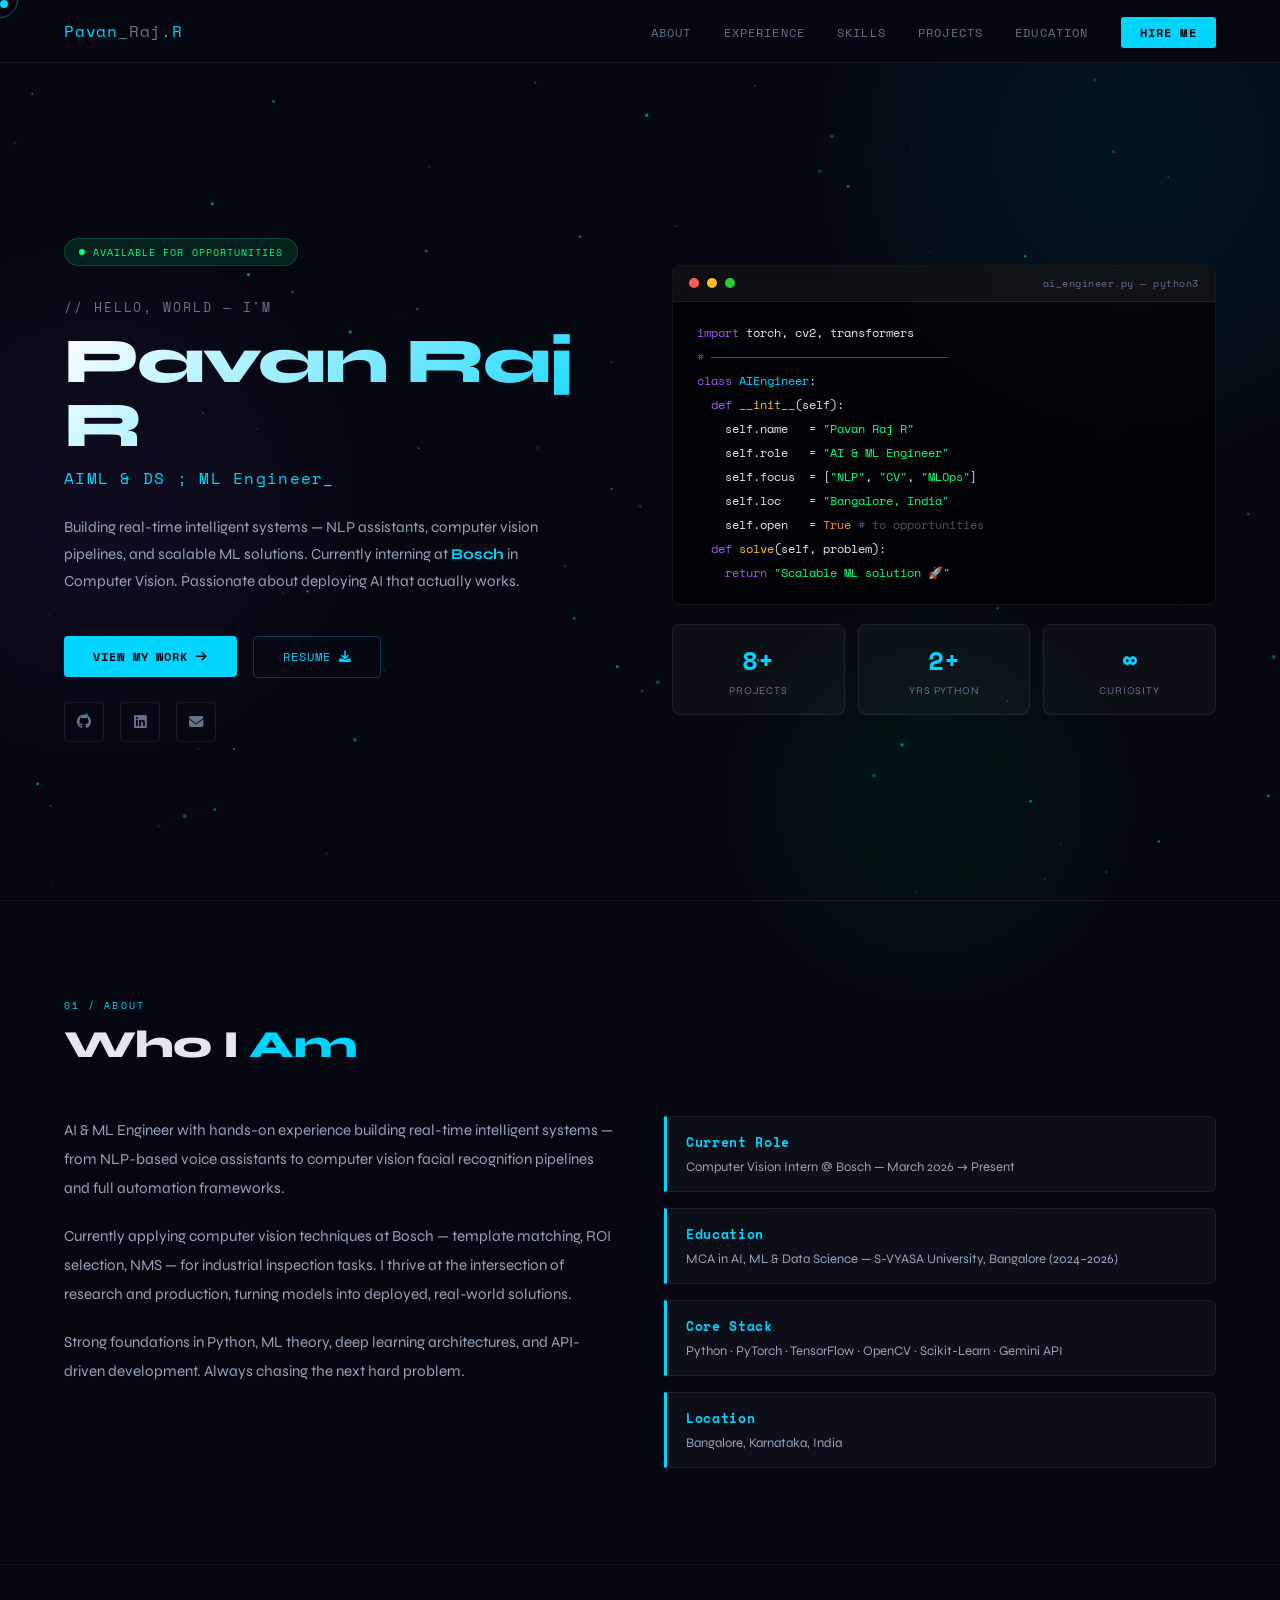
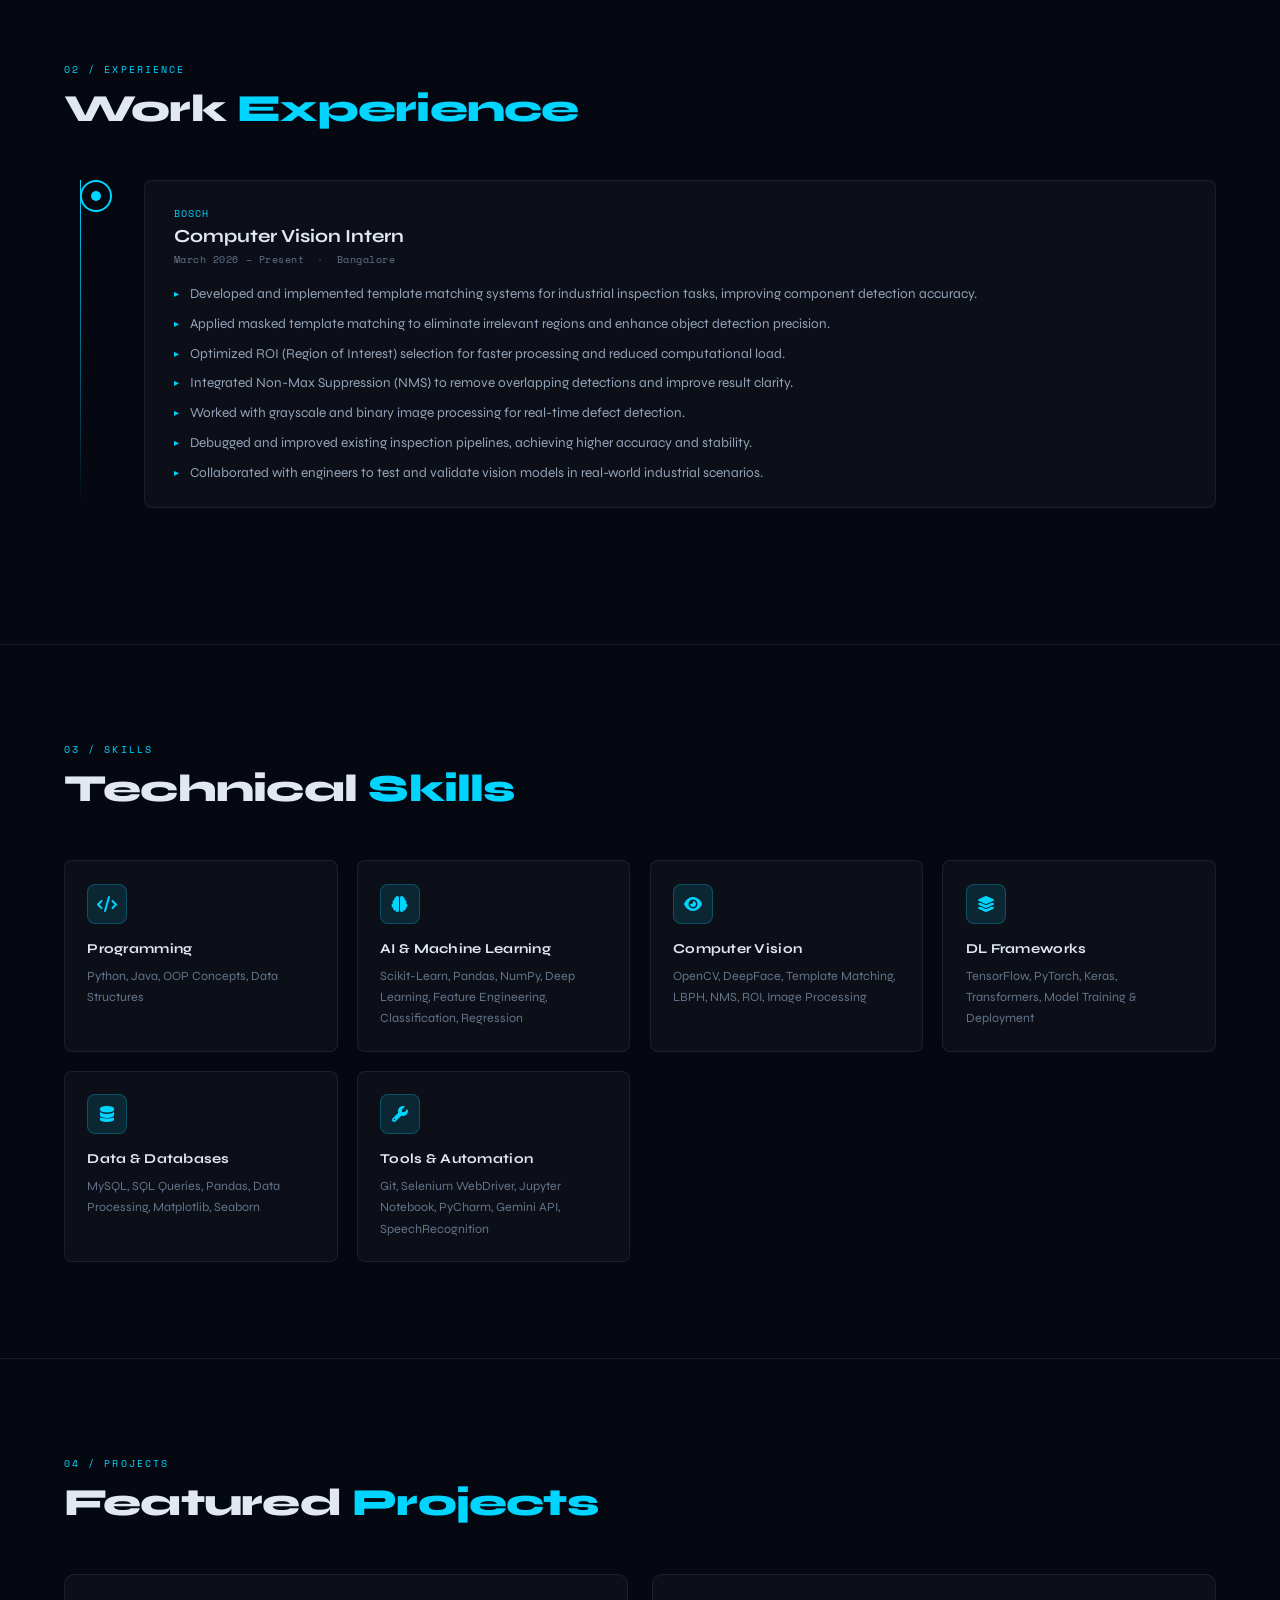
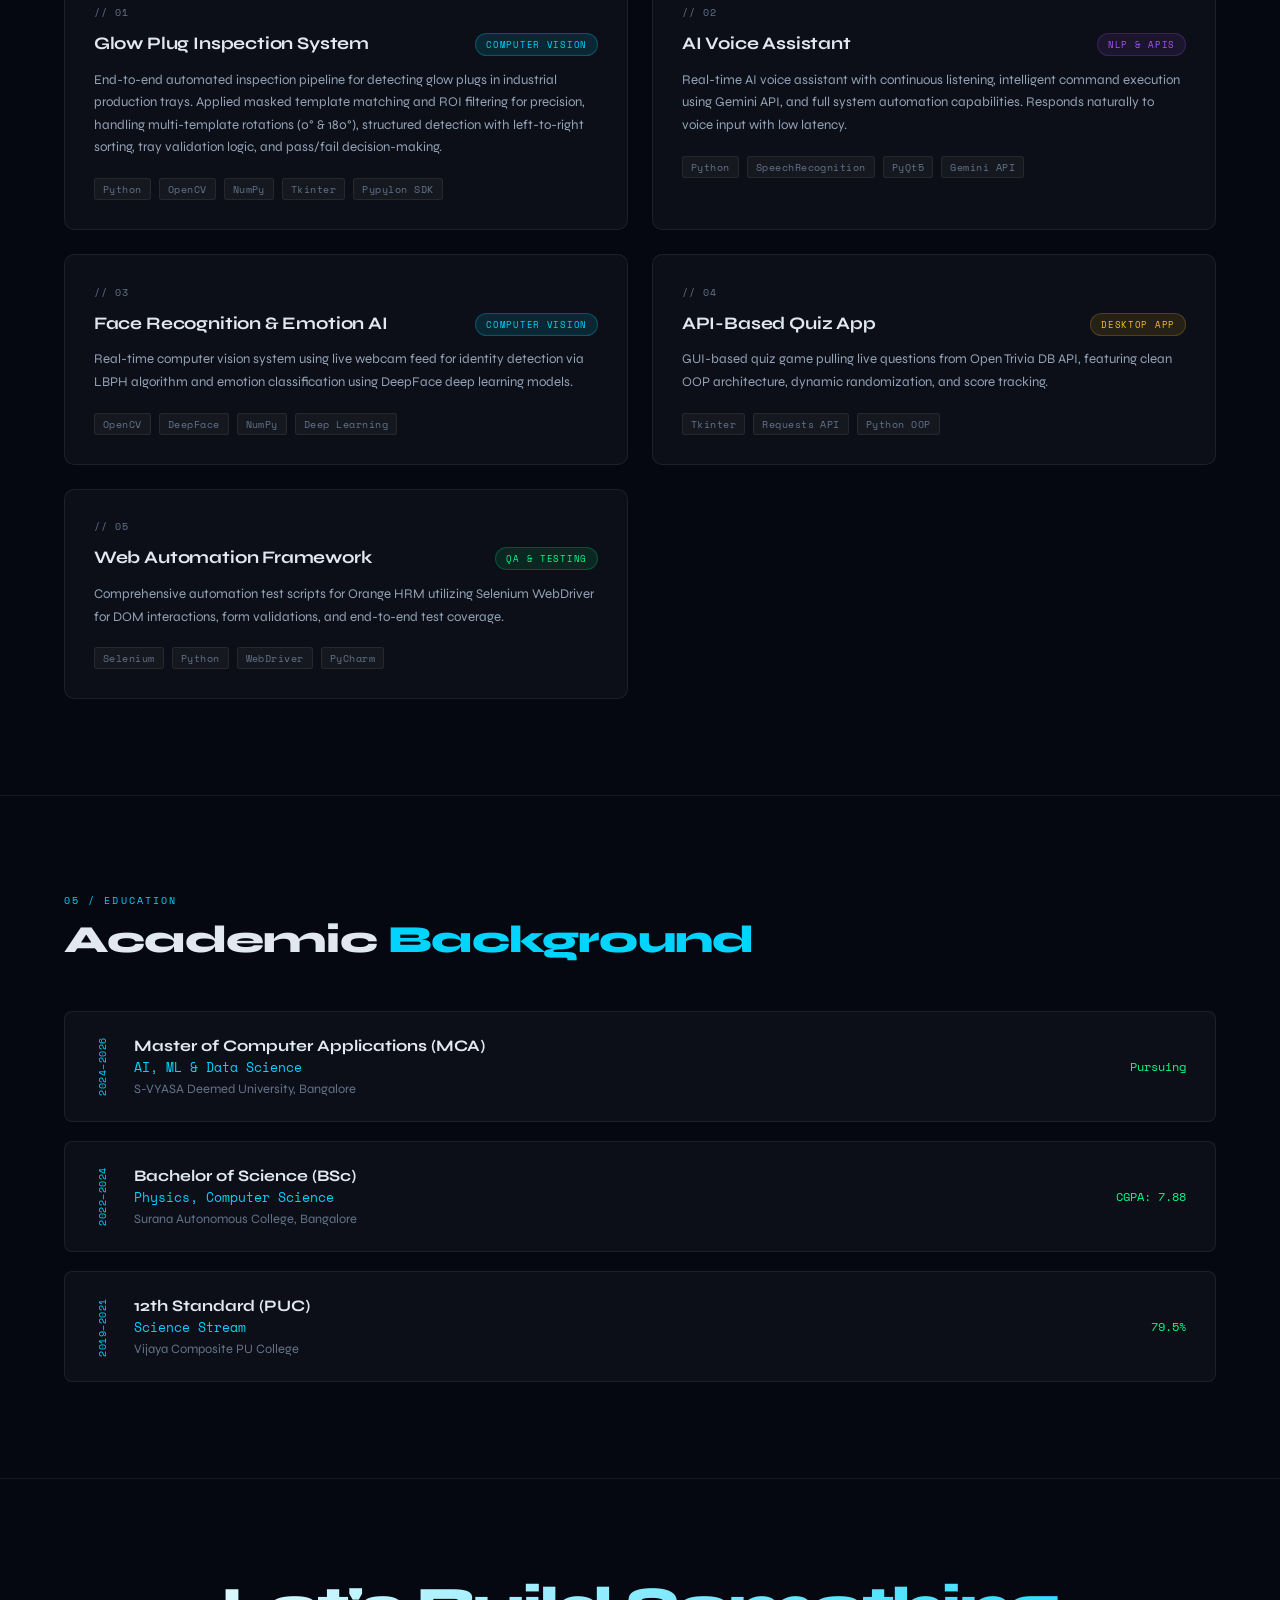
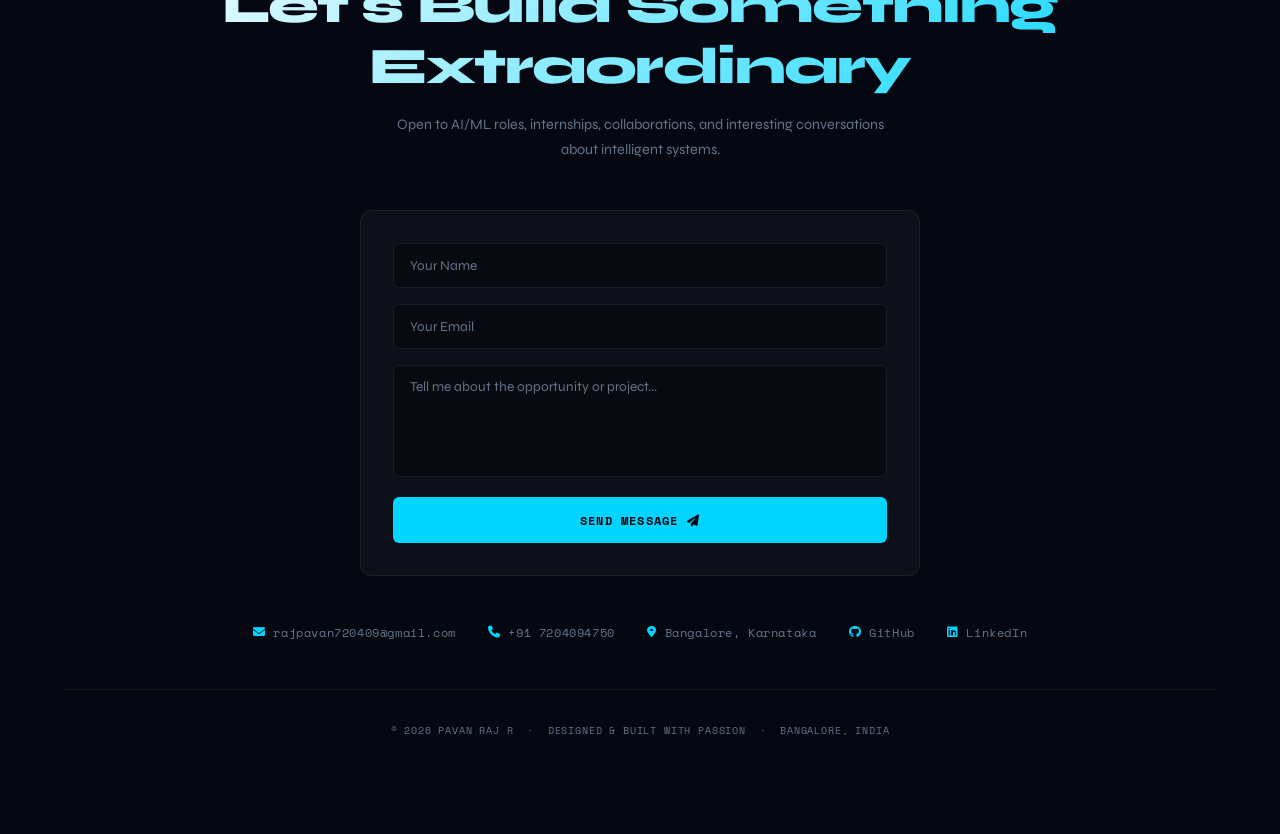
==== commit 09f5a20e: "Add Glow Plug Inspection System project to portfolio" ====
--- a/index.html
+++ b/index.html
@@ -1,1392 +1,1613 @@
 <!DOCTYPE html>
 <html lang="en">
+
 <head>
-<meta charset="UTF-8">
-<meta name="viewport" content="width=device-width, initial-scale=1.0">
-<meta name="description" content="Pavan Raj R - AI & ML Engineer. Building real-time intelligent systems, computer vision, and scalable ML solutions.">
-<title>Pavan Raj R | AI & ML Engineer</title>
-<link rel="preconnect" href="https://fonts.googleapis.com">
-<link rel="preconnect" href="https://fonts.gstatic.com" crossorigin>
-<link href="https://fonts.googleapis.com/css2?family=Space+Mono:wght@400;700&family=Syne:wght@400;500;700;800&display=swap" rel="stylesheet">
-<link rel="stylesheet" href="https://cdnjs.cloudflare.com/ajax/libs/font-awesome/6.4.0/css/all.min.css">
-
-<style>
-:root {
-  --bg: #050810;
-  --bg2: #080d1a;
-  --surface: rgba(255,255,255,0.03);
-  --border: rgba(255,255,255,0.07);
-  --border-glow: rgba(0,212,255,0.25);
-  --cyan: #00d4ff;
-  --cyan-dim: rgba(0,212,255,0.12);
-  --green: #00ff88;
-  --green-dim: rgba(0,255,136,0.1);
-  --purple: #a855f7;
-  --purple-dim: rgba(168,85,247,0.1);
-  --text: #e2e8f0;
-  --text-muted: #64748b;
-  --text-dim: #94a3b8;
-  --font-display: 'Syne', sans-serif;
-  --font-mono: 'Space Mono', monospace;
-}
-
-*, *::before, *::after { box-sizing: border-box; margin: 0; padding: 0; }
-
-html { scroll-behavior: smooth; }
-
-body {
-  font-family: var(--font-display);
-  background: var(--bg);
-  color: var(--text);
-  overflow-x: hidden;
-  cursor: none;
-}
-
-/* CUSTOM CURSOR */
-.cursor {
-  position: fixed;
-  width: 8px; height: 8px;
-  background: var(--cyan);
-  border-radius: 50%;
-  pointer-events: none;
-  z-index: 9999;
-  transition: transform 0.1s;
-  mix-blend-mode: screen;
-}
-.cursor-ring {
-  position: fixed;
-  width: 36px; height: 36px;
-  border: 1px solid rgba(0,212,255,0.4);
-  border-radius: 50%;
-  pointer-events: none;
-  z-index: 9998;
-  transition: transform 0.15s, width 0.2s, height 0.2s;
-}
-
-/* CANVAS */
-#particles {
-  position: fixed;
-  inset: 0;
-  z-index: 0;
-  pointer-events: none;
-}
-
-/* NAV */
-nav {
-  position: fixed;
-  top: 0; left: 0; right: 0;
-  z-index: 100;
-  padding: 1.2rem 4rem;
-  display: flex;
-  justify-content: space-between;
-  align-items: center;
-  border-bottom: 1px solid var(--border);
-  background: rgba(5,8,16,0.85);
-  backdrop-filter: blur(20px);
-  -webkit-backdrop-filter: blur(20px);
-}
-
-.logo {
-  font-family: var(--font-mono);
-  font-size: 1rem;
-  color: var(--cyan);
-  letter-spacing: 0.05em;
-}
-
-.logo span { color: var(--text-muted); }
-
-.nav-links {
-  display: flex;
-  gap: 2rem;
-  list-style: none;
-  align-items: center;
-}
-
-.nav-links a {
-  font-family: var(--font-mono);
-  font-size: 0.72rem;
-  letter-spacing: 0.1em;
-  text-transform: uppercase;
-  color: var(--text-muted);
-  text-decoration: none;
-  transition: color 0.2s;
-}
-
-.nav-links a:hover { color: var(--cyan); }
-
-.nav-cta {
-  background: var(--cyan) !important;
-  color: var(--bg) !important;
-  padding: 0.45rem 1.2rem;
-  border-radius: 3px;
-  font-weight: 700 !important;
-  transition: box-shadow 0.2s !important;
-}
-.nav-cta:hover { box-shadow: 0 0 20px rgba(0,212,255,0.4) !important; color: var(--bg) !important; }
-
-/* SECTION BASE */
-section, header {
-  position: relative;
-  z-index: 1;
-}
-
-/* HERO */
-.hero {
-  min-height: 100vh;
-  display: grid;
-  grid-template-columns: 1fr 1fr;
-  align-items: center;
-  padding: 0 4rem;
-  padding-top: 5rem;
-  gap: 4rem;
-}
-
-.hero-left {}
-
-.status-pill {
-  display: inline-flex;
-  align-items: center;
-  gap: 8px;
-  background: var(--green-dim);
-  border: 1px solid rgba(0,255,136,0.2);
-  border-radius: 100px;
-  padding: 5px 14px;
-  font-family: var(--font-mono);
-  font-size: 0.65rem;
-  letter-spacing: 0.1em;
-  color: var(--green);
-  text-transform: uppercase;
-  margin-bottom: 2rem;
-}
-
-.status-dot {
-  width: 6px; height: 6px;
-  background: var(--green);
-  border-radius: 50%;
-  animation: blink 1.5s infinite;
-}
-
-@keyframes blink {
-  0%,100% { opacity: 1; }
-  50% { opacity: 0.2; }
-}
-
-.hero-greeting {
-  font-family: var(--font-mono);
-  font-size: 0.8rem;
-  color: var(--text-muted);
-  letter-spacing: 0.15em;
-  text-transform: uppercase;
-  margin-bottom: 0.8rem;
-}
-
-.hero-name {
-  font-size: clamp(3rem, 5vw, 5rem);
-  font-weight: 800;
-  line-height: 1;
-  letter-spacing: -0.02em;
-  margin-bottom: 0.5rem;
-  background: linear-gradient(135deg, #fff 0%, var(--cyan) 100%);
-  -webkit-background-clip: text;
-  -webkit-text-fill-color: transparent;
-  background-clip: text;
-}
-
-.hero-title {
-  font-family: var(--font-mono);
-  font-size: 1rem;
-  color: var(--cyan);
-  letter-spacing: 0.08em;
-  margin-bottom: 1.5rem;
-}
-
-.hero-title .cursor-blink {
-  animation: cursorBlink 1s infinite;
-  color: var(--cyan);
-  -webkit-text-fill-color: var(--cyan);
-}
-
-@keyframes cursorBlink {
-  0%,100% { opacity: 1; }
-  50% { opacity: 0; }
-}
-
-.hero-desc {
-  font-size: 0.95rem;
-  color: var(--text-dim);
-  line-height: 1.8;
-  max-width: 480px;
-  margin-bottom: 2.5rem;
-  font-weight: 400;
-}
-
-.hero-btns {
-  display: flex;
-  gap: 1rem;
-  align-items: center;
-  flex-wrap: wrap;
-}
-
-.btn-primary {
-  display: inline-flex;
-  align-items: center;
-  gap: 8px;
-  background: var(--cyan);
-  color: var(--bg);
-  padding: 0.75rem 1.8rem;
-  border-radius: 4px;
-  font-family: var(--font-mono);
-  font-size: 0.75rem;
-  letter-spacing: 0.08em;
-  text-transform: uppercase;
-  text-decoration: none;
-  font-weight: 700;
-  transition: box-shadow 0.25s, transform 0.2s;
-}
-
-.btn-primary:hover {
-  box-shadow: 0 0 30px rgba(0,212,255,0.5);
-  transform: translateY(-2px);
-}
-
-.btn-secondary {
-  display: inline-flex;
-  align-items: center;
-  gap: 8px;
-  border: 1px solid var(--border-glow);
-  color: var(--cyan);
-  padding: 0.73rem 1.8rem;
-  border-radius: 4px;
-  font-family: var(--font-mono);
-  font-size: 0.75rem;
-  letter-spacing: 0.08em;
-  text-transform: uppercase;
-  text-decoration: none;
-  transition: background 0.25s, transform 0.2s;
-}
-
-.btn-secondary:hover {
-  background: var(--cyan-dim);
-  transform: translateY(-2px);
-}
-
-.social-row {
-  display: flex;
-  gap: 1rem;
-  margin-top: 1.5rem;
-}
-
-.social-row a {
-  width: 40px; height: 40px;
-  border: 1px solid var(--border);
-  border-radius: 4px;
-  display: flex; align-items: center; justify-content: center;
-  color: var(--text-muted);
-  text-decoration: none;
-  font-size: 0.9rem;
-  transition: all 0.2s;
-}
-
-.social-row a:hover {
-  border-color: var(--cyan);
-  color: var(--cyan);
-  background: var(--cyan-dim);
-  box-shadow: 0 0 15px rgba(0,212,255,0.2);
-}
-
-/* HERO RIGHT — Code terminal */
-.hero-right {
-  display: flex;
-  flex-direction: column;
-  gap: 1.2rem;
-}
-
-.terminal {
-  background: rgba(0,0,0,0.6);
-  border: 1px solid var(--border);
-  border-radius: 8px;
-  overflow: hidden;
-  backdrop-filter: blur(10px);
-}
-
-.terminal-bar {
-  background: rgba(255,255,255,0.05);
-  padding: 0.6rem 1rem;
-  display: flex;
-  align-items: center;
-  gap: 8px;
-  border-bottom: 1px solid var(--border);
-}
-
-.dot { width: 10px; height: 10px; border-radius: 50%; }
-.dot-r { background: #ff5f57; }
-.dot-y { background: #ffbd2e; }
-.dot-g { background: #28ca41; }
-
-.terminal-title {
-  font-family: var(--font-mono);
-  font-size: 0.65rem;
-  color: var(--text-muted);
-  margin-left: auto;
-  letter-spacing: 0.05em;
-}
-
-.terminal-body {
-  padding: 1.2rem 1.5rem;
-  font-family: var(--font-mono);
-  font-size: 0.75rem;
-  line-height: 2;
-}
-
-.ln { display: block; }
-.kw { color: var(--purple); }
-.cl { color: var(--cyan); }
-.fn { color: #fbbf24; }
-.st { color: var(--green); }
-.cm { color: #475569; }
-.num { color: #fb923c; }
-
-/* Stats row */
-.stats-row {
-  display: grid;
-  grid-template-columns: repeat(3, 1fr);
-  gap: 0.8rem;
-}
-
-.stat-card {
-  background: var(--surface);
-  border: 1px solid var(--border);
-  border-radius: 8px;
-  padding: 1rem;
-  text-align: center;
-  transition: border-color 0.2s;
-}
-
-.stat-card:hover { border-color: var(--border-glow); }
-
-.stat-num {
-  font-family: var(--font-mono);
-  font-size: 1.6rem;
-  font-weight: 700;
-  color: var(--cyan);
-  display: block;
-}
-
-.stat-label {
-  font-size: 0.65rem;
-  color: var(--text-muted);
-  letter-spacing: 0.08em;
-  text-transform: uppercase;
-  margin-top: 2px;
-}
-
-/* SECTIONS */
-.section {
-  padding: 6rem 4rem;
-  border-top: 1px solid var(--border);
-}
-
-.section-label {
-  font-family: var(--font-mono);
-  font-size: 0.65rem;
-  letter-spacing: 0.2em;
-  text-transform: uppercase;
-  color: var(--cyan);
-  margin-bottom: 0.5rem;
-}
-
-.section-title {
-  font-size: clamp(2rem, 3vw, 2.8rem);
-  font-weight: 800;
-  letter-spacing: -0.02em;
-  color: var(--text);
-  margin-bottom: 3rem;
-}
-
-.section-title span { color: var(--cyan); }
-
-/* ABOUT */
-.about-grid {
-  display: grid;
-  grid-template-columns: 1fr 1fr;
-  gap: 3rem;
-  align-items: start;
-}
-
-.about-text p {
-  color: var(--text-dim);
-  line-height: 1.9;
-  font-size: 0.95rem;
-  margin-bottom: 1.2rem;
-  font-weight: 400;
-}
-
-.about-highlights {
-  display: flex;
-  flex-direction: column;
-  gap: 1rem;
-}
-
-.highlight-item {
-  background: var(--surface);
-  border: 1px solid var(--border);
-  border-left: 3px solid var(--cyan);
-  border-radius: 0 6px 6px 0;
-  padding: 1rem 1.2rem;
-  transition: background 0.2s;
-}
-
-.highlight-item:hover { background: var(--cyan-dim); }
-
-.highlight-item strong {
-  display: block;
-  font-size: 0.8rem;
-  color: var(--cyan);
-  margin-bottom: 4px;
-  font-family: var(--font-mono);
-  letter-spacing: 0.05em;
-}
-
-.highlight-item span {
-  font-size: 0.82rem;
-  color: var(--text-dim);
-}
-
-/* EXPERIENCE */
-.timeline { position: relative; }
-
-.timeline::before {
-  content: '';
-  position: absolute;
-  left: 16px;
-  top: 0; bottom: 0;
-  width: 1px;
-  background: linear-gradient(to bottom, var(--cyan), transparent);
-}
-
-.timeline-item {
-  display: flex;
-  gap: 2rem;
-  margin-bottom: 2.5rem;
-  position: relative;
-  padding-left: 1rem;
-}
-
-.tl-dot {
-  flex-shrink: 0;
-  width: 32px; height: 32px;
-  border: 2px solid var(--cyan);
-  border-radius: 50%;
-  background: var(--bg);
-  display: flex; align-items: center; justify-content: center;
-  position: relative;
-  z-index: 1;
-}
-
-.tl-dot::after {
-  content: '';
-  width: 10px; height: 10px;
-  background: var(--cyan);
-  border-radius: 50%;
-  animation: pulse-dot 2s infinite;
-}
-
-@keyframes pulse-dot {
-  0%,100% { transform: scale(1); opacity: 1; }
-  50% { transform: scale(1.5); opacity: 0.5; }
-}
-
-.tl-card {
-  flex: 1;
-  background: var(--surface);
-  border: 1px solid var(--border);
-  border-radius: 8px;
-  padding: 1.5rem 1.8rem;
-  transition: border-color 0.25s, transform 0.25s;
-}
-
-.tl-card:hover {
-  border-color: var(--border-glow);
-  transform: translateX(4px);
-}
-
-.tl-company {
-  font-family: var(--font-mono);
-  font-size: 0.65rem;
-  color: var(--cyan);
-  letter-spacing: 0.1em;
-  text-transform: uppercase;
-  margin-bottom: 4px;
-}
-
-.tl-role {
-  font-size: 1.15rem;
-  font-weight: 700;
-  color: var(--text);
-  margin-bottom: 4px;
-}
-
-.tl-date {
-  font-family: var(--font-mono);
-  font-size: 0.65rem;
-  color: var(--text-muted);
-  letter-spacing: 0.05em;
-  margin-bottom: 1rem;
-}
-
-.tl-list {
-  list-style: none;
-  display: flex;
-  flex-direction: column;
-  gap: 0.5rem;
-}
-
-.tl-list li {
-  font-size: 0.85rem;
-  color: var(--text-dim);
-  line-height: 1.6;
-  padding-left: 1rem;
-  position: relative;
-}
-
-.tl-list li::before {
-  content: '▸';
-  position: absolute;
-  left: 0;
-  color: var(--cyan);
-  font-size: 0.65rem;
-  top: 3px;
-}
-
-/* SKILLS */
-.skills-tabs {
-  display: flex;
-  gap: 0.5rem;
-  margin-bottom: 2rem;
-  border-bottom: 1px solid var(--border);
-  padding-bottom: 1rem;
-}
-
-.tab-btn {
-  font-family: var(--font-mono);
-  font-size: 0.7rem;
-  letter-spacing: 0.08em;
-  text-transform: uppercase;
-  background: transparent;
-  border: 1px solid var(--border);
-  color: var(--text-muted);
-  padding: 0.4rem 1rem;
-  border-radius: 4px;
-  cursor: none;
-  transition: all 0.2s;
-}
-
-.tab-btn.active, .tab-btn:hover {
-  background: var(--cyan-dim);
-  border-color: var(--border-glow);
-  color: var(--cyan);
-}
-
-.skills-grid {
-  display: grid;
-  grid-template-columns: repeat(auto-fit, minmax(240px, 1fr));
-  gap: 1.2rem;
-}
-
-.skill-card {
-  background: var(--surface);
-  border: 1px solid var(--border);
-  border-radius: 8px;
-  padding: 1.4rem;
-  transition: border-color 0.25s, transform 0.25s;
-  position: relative;
-  overflow: hidden;
-}
-
-.skill-card::before {
-  content: '';
-  position: absolute;
-  top: 0; left: 0; right: 0;
-  height: 2px;
-  background: linear-gradient(90deg, var(--cyan), var(--purple));
-  transform: scaleX(0);
-  transform-origin: left;
-  transition: transform 0.3s;
-}
-
-.skill-card:hover { border-color: var(--border-glow); transform: translateY(-4px); }
-.skill-card:hover::before { transform: scaleX(1); }
-
-.skill-icon {
-  width: 40px; height: 40px;
-  background: var(--cyan-dim);
-  border: 1px solid var(--border-glow);
-  border-radius: 8px;
-  display: flex; align-items: center; justify-content: center;
-  font-size: 1rem;
-  color: var(--cyan);
-  margin-bottom: 1rem;
-}
-
-.skill-card h3 {
-  font-size: 0.85rem;
-  font-weight: 700;
-  color: var(--text);
-  margin-bottom: 0.5rem;
-  letter-spacing: 0.02em;
-}
-
-.skill-card p {
-  font-size: 0.78rem;
-  color: var(--text-muted);
-  line-height: 1.7;
-}
-
-/* PROJECTS */
-.projects-grid {
-  display: grid;
-  grid-template-columns: repeat(2, 1fr);
-  gap: 1.5rem;
-}
-
-.project-card {
-  background: var(--surface);
-  border: 1px solid var(--border);
-  border-radius: 10px;
-  padding: 1.8rem;
-  position: relative;
-  overflow: hidden;
-  transition: border-color 0.3s, transform 0.3s;
-  cursor: none;
-}
-
-.project-card::after {
-  content: '';
-  position: absolute;
-  inset: 0;
-  background: radial-gradient(circle at var(--mx, 50%) var(--my, 50%), rgba(0,212,255,0.06) 0%, transparent 60%);
-  pointer-events: none;
-  opacity: 0;
-  transition: opacity 0.3s;
-}
-
-.project-card:hover { border-color: var(--border-glow); transform: translateY(-4px); }
-.project-card:hover::after { opacity: 1; }
-
-.project-num {
-  font-family: var(--font-mono);
-  font-size: 0.65rem;
-  color: var(--text-muted);
-  letter-spacing: 0.1em;
-  margin-bottom: 0.8rem;
-}
-
-.project-header {
-  display: flex;
-  justify-content: space-between;
-  align-items: flex-start;
-  margin-bottom: 0.8rem;
-  gap: 1rem;
-}
-
-.project-name {
-  font-size: 1.1rem;
-  font-weight: 700;
-  color: var(--text);
-  letter-spacing: -0.01em;
-}
-
-.badge {
-  font-family: var(--font-mono);
-  font-size: 0.58rem;
-  letter-spacing: 0.08em;
-  text-transform: uppercase;
-  padding: 4px 10px;
-  border-radius: 100px;
-  flex-shrink: 0;
-}
-
-.badge-nlp { background: var(--purple-dim); color: var(--purple); border: 1px solid rgba(168,85,247,0.2); }
-.badge-cv { background: var(--cyan-dim); color: var(--cyan); border: 1px solid var(--border-glow); }
-.badge-app { background: rgba(251,191,36,0.1); color: #fbbf24; border: 1px solid rgba(251,191,36,0.2); }
-.badge-qa { background: var(--green-dim); color: var(--green); border: 1px solid rgba(0,255,136,0.2); }
-
-.project-desc {
-  font-size: 0.83rem;
-  color: var(--text-dim);
-  line-height: 1.7;
-  margin-bottom: 1.2rem;
-}
-
-.tech-tags {
-  display: flex;
-  gap: 0.5rem;
-  flex-wrap: wrap;
-}
-
-.tech-tag {
-  font-family: var(--font-mono);
-  font-size: 0.6rem;
-  letter-spacing: 0.05em;
-  background: rgba(255,255,255,0.04);
-  border: 1px solid var(--border);
-  border-radius: 3px;
-  padding: 3px 8px;
-  color: var(--text-muted);
-}
-
-/* EDUCATION */
-.edu-grid {
-  display: flex;
-  flex-direction: column;
-  gap: 1.2rem;
-}
-
-.edu-card {
-  background: var(--surface);
-  border: 1px solid var(--border);
-  border-radius: 8px;
-  padding: 1.5rem 1.8rem;
-  display: grid;
-  grid-template-columns: auto 1fr auto;
-  gap: 1.5rem;
-  align-items: center;
-  transition: border-color 0.25s;
-}
-
-.edu-card:hover { border-color: var(--border-glow); }
-
-.edu-year {
-  font-family: var(--font-mono);
-  font-size: 0.65rem;
-  color: var(--cyan);
-  letter-spacing: 0.05em;
-  writing-mode: vertical-rl;
-  text-orientation: mixed;
-  transform: rotate(180deg);
-  text-transform: uppercase;
-}
-
-.edu-degree {
-  font-size: 1rem;
-  font-weight: 700;
-  color: var(--text);
-  margin-bottom: 3px;
-}
-
-.edu-spec {
-  font-size: 0.8rem;
-  color: var(--cyan);
-  font-family: var(--font-mono);
-  margin-bottom: 4px;
-}
-
-.edu-school {
-  font-size: 0.8rem;
-  color: var(--text-muted);
-}
-
-.edu-grade {
-  font-family: var(--font-mono);
-  font-size: 0.75rem;
-  color: var(--green);
-  text-align: right;
-  flex-shrink: 0;
-}
-
-/* CONTACT / FOOTER */
-.contact-section {
-  padding: 6rem 4rem;
-  border-top: 1px solid var(--border);
-  text-align: center;
-}
-
-.contact-headline {
-  font-size: clamp(2.5rem, 4vw, 4rem);
-  font-weight: 800;
-  letter-spacing: -0.03em;
-  margin-bottom: 1rem;
-  background: linear-gradient(135deg, #fff 0%, var(--cyan) 100%);
-  -webkit-background-clip: text;
-  -webkit-text-fill-color: transparent;
-  background-clip: text;
-}
-
-.contact-sub {
-  font-size: 0.9rem;
-  color: var(--text-muted);
-  margin-bottom: 3rem;
-  max-width: 500px;
-  margin-left: auto;
-  margin-right: auto;
-  line-height: 1.7;
-}
-
-.contact-form {
-  max-width: 560px;
-  margin: 0 auto 3rem;
-  background: var(--surface);
-  border: 1px solid var(--border);
-  border-radius: 12px;
-  padding: 2rem;
-  text-align: left;
-}
-
-.form-row { margin-bottom: 1rem; }
-
-.form-row input,
-.form-row textarea {
-  width: 100%;
-  background: rgba(0,0,0,0.3);
-  border: 1px solid var(--border);
-  border-radius: 6px;
-  padding: 0.8rem 1rem;
-  color: var(--text);
-  font-family: var(--font-display);
-  font-size: 0.85rem;
-  outline: none;
-  transition: border-color 0.2s, box-shadow 0.2s;
-  resize: none;
-}
-
-.form-row input:focus,
-.form-row textarea:focus {
-  border-color: var(--border-glow);
-  box-shadow: 0 0 15px rgba(0,212,255,0.1);
-}
-
-.form-row input::placeholder,
-.form-row textarea::placeholder { color: var(--text-muted); }
-
-.btn-form {
-  width: 100%;
-  background: var(--cyan);
-  color: var(--bg);
-  border: none;
-  padding: 0.9rem;
-  border-radius: 6px;
-  font-family: var(--font-mono);
-  font-size: 0.75rem;
-  letter-spacing: 0.1em;
-  text-transform: uppercase;
-  font-weight: 700;
-  cursor: none;
-  transition: box-shadow 0.2s;
-}
-
-.btn-form:hover { box-shadow: 0 0 30px rgba(0,212,255,0.4); }
-
-.contact-links {
-  display: flex;
-  justify-content: center;
-  gap: 2rem;
-  flex-wrap: wrap;
-  margin-bottom: 3rem;
-}
-
-.contact-link {
-  display: flex;
-  align-items: center;
-  gap: 8px;
-  font-family: var(--font-mono);
-  font-size: 0.75rem;
-  color: var(--text-muted);
-  text-decoration: none;
-  letter-spacing: 0.05em;
-  transition: color 0.2s;
-}
-
-.contact-link i { color: var(--cyan); }
-.contact-link:hover { color: var(--cyan); }
-
-.footer-bottom {
-  border-top: 1px solid var(--border);
-  padding-top: 2rem;
-  font-family: var(--font-mono);
-  font-size: 0.65rem;
-  color: var(--text-muted);
-  letter-spacing: 0.08em;
-  text-transform: uppercase;
-}
-
-/* REVEAL animations */
-.reveal {
-  opacity: 0;
-  transform: translateY(30px);
-  transition: opacity 0.7s ease, transform 0.7s ease;
-}
-
-.reveal.visible {
-  opacity: 1;
-  transform: translateY(0);
-}
-
-/* GLOW ORBS background */
-.orb {
-  position: fixed;
-  border-radius: 50%;
-  filter: blur(80px);
-  opacity: 0.06;
-  pointer-events: none;
-  z-index: 0;
-}
-.orb-1 { width: 500px; height: 500px; background: var(--cyan); top: -100px; right: -100px; }
-.orb-2 { width: 400px; height: 400px; background: var(--purple); bottom: 200px; left: -100px; }
-.orb-3 { width: 300px; height: 300px; background: var(--green); bottom: -50px; right: 200px; }
-
-/* SCROLLBAR */
-::-webkit-scrollbar { width: 4px; }
-::-webkit-scrollbar-track { background: var(--bg); }
-::-webkit-scrollbar-thumb { background: var(--border-glow); border-radius: 2px; }
-</style>
+  <meta charset="UTF-8">
+  <meta name="viewport" content="width=device-width, initial-scale=1.0">
+  <meta name="description"
+    content="Pavan Raj R - AI & ML Engineer. Building real-time intelligent systems, computer vision, and scalable ML solutions.">
+  <title>Pavan Raj R | AI & ML Engineer</title>
+  <link rel="preconnect" href="https://fonts.googleapis.com">
+  <link rel="preconnect" href="https://fonts.gstatic.com" crossorigin>
+  <link
+    href="https://fonts.googleapis.com/css2?family=Space+Mono:wght@400;700&family=Syne:wght@400;500;700;800&display=swap"
+    rel="stylesheet">
+  <link rel="stylesheet" href="https://cdnjs.cloudflare.com/ajax/libs/font-awesome/6.4.0/css/all.min.css">
+
+  <style>
+    :root {
+      --bg: #050810;
+      --bg2: #080d1a;
+      --surface: rgba(255, 255, 255, 0.03);
+      --border: rgba(255, 255, 255, 0.07);
+      --border-glow: rgba(0, 212, 255, 0.25);
+      --cyan: #00d4ff;
+      --cyan-dim: rgba(0, 212, 255, 0.12);
+      --green: #00ff88;
+      --green-dim: rgba(0, 255, 136, 0.1);
+      --purple: #a855f7;
+      --purple-dim: rgba(168, 85, 247, 0.1);
+      --text: #e2e8f0;
+      --text-muted: #64748b;
+      --text-dim: #94a3b8;
+      --font-display: 'Syne', sans-serif;
+      --font-mono: 'Space Mono', monospace;
+    }
+
+    *,
+    *::before,
+    *::after {
+      box-sizing: border-box;
+      margin: 0;
+      padding: 0;
+    }
+
+    html {
+      scroll-behavior: smooth;
+    }
+
+    body {
+      font-family: var(--font-display);
+      background: var(--bg);
+      color: var(--text);
+      overflow-x: hidden;
+      cursor: none;
+    }
+
+    /* CUSTOM CURSOR */
+    .cursor {
+      position: fixed;
+      width: 8px;
+      height: 8px;
+      background: var(--cyan);
+      border-radius: 50%;
+      pointer-events: none;
+      z-index: 9999;
+      transition: transform 0.1s;
+      mix-blend-mode: screen;
+    }
+
+    .cursor-ring {
+      position: fixed;
+      width: 36px;
+      height: 36px;
+      border: 1px solid rgba(0, 212, 255, 0.4);
+      border-radius: 50%;
+      pointer-events: none;
+      z-index: 9998;
+      transition: transform 0.15s, width 0.2s, height 0.2s;
+    }
+
+    /* CANVAS */
+    #particles {
+      position: fixed;
+      inset: 0;
+      z-index: 0;
+      pointer-events: none;
+    }
+
+    /* NAV */
+    nav {
+      position: fixed;
+      top: 0;
+      left: 0;
+      right: 0;
+      z-index: 100;
+      padding: 1.2rem 4rem;
+      display: flex;
+      justify-content: space-between;
+      align-items: center;
+      border-bottom: 1px solid var(--border);
+      background: rgba(5, 8, 16, 0.85);
+      backdrop-filter: blur(20px);
+      -webkit-backdrop-filter: blur(20px);
+    }
+
+    .logo {
+      font-family: var(--font-mono);
+      font-size: 1rem;
+      color: var(--cyan);
+      letter-spacing: 0.05em;
+    }
+
+    .logo span {
+      color: var(--text-muted);
+    }
+
+    .nav-links {
+      display: flex;
+      gap: 2rem;
+      list-style: none;
+      align-items: center;
+    }
+
+    .nav-links a {
+      font-family: var(--font-mono);
+      font-size: 0.72rem;
+      letter-spacing: 0.1em;
+      text-transform: uppercase;
+      color: var(--text-muted);
+      text-decoration: none;
+      transition: color 0.2s;
+    }
+
+    .nav-links a:hover {
+      color: var(--cyan);
+    }
+
+    .nav-cta {
+      background: var(--cyan) !important;
+      color: var(--bg) !important;
+      padding: 0.45rem 1.2rem;
+      border-radius: 3px;
+      font-weight: 700 !important;
+      transition: box-shadow 0.2s !important;
+    }
+
+    .nav-cta:hover {
+      box-shadow: 0 0 20px rgba(0, 212, 255, 0.4) !important;
+      color: var(--bg) !important;
+    }
+
+    /* SECTION BASE */
+    section,
+    header {
+      position: relative;
+      z-index: 1;
+    }
+
+    /* HERO */
+    .hero {
+      min-height: 100vh;
+      display: grid;
+      grid-template-columns: 1fr 1fr;
+      align-items: center;
+      padding: 0 4rem;
+      padding-top: 5rem;
+      gap: 4rem;
+    }
+
+    .hero-left {}
+
+    .status-pill {
+      display: inline-flex;
+      align-items: center;
+      gap: 8px;
+      background: var(--green-dim);
+      border: 1px solid rgba(0, 255, 136, 0.2);
+      border-radius: 100px;
+      padding: 5px 14px;
+      font-family: var(--font-mono);
+      font-size: 0.65rem;
+      letter-spacing: 0.1em;
+      color: var(--green);
+      text-transform: uppercase;
+      margin-bottom: 2rem;
+    }
+
+    .status-dot {
+      width: 6px;
+      height: 6px;
+      background: var(--green);
+      border-radius: 50%;
+      animation: blink 1.5s infinite;
+    }
+
+    @keyframes blink {
+
+      0%,
+      100% {
+        opacity: 1;
+      }
+
+      50% {
+        opacity: 0.2;
+      }
+    }
+
+    .hero-greeting {
+      font-family: var(--font-mono);
+      font-size: 0.8rem;
+      color: var(--text-muted);
+      letter-spacing: 0.15em;
+      text-transform: uppercase;
+      margin-bottom: 0.8rem;
+    }
+
+    .hero-name {
+      font-size: clamp(3rem, 5vw, 5rem);
+      font-weight: 800;
+      line-height: 1;
+      letter-spacing: -0.02em;
+      margin-bottom: 0.5rem;
+      background: linear-gradient(135deg, #fff 0%, var(--cyan) 100%);
+      -webkit-background-clip: text;
+      -webkit-text-fill-color: transparent;
+      background-clip: text;
+    }
+
+    .hero-title {
+      font-family: var(--font-mono);
+      font-size: 1rem;
+      color: var(--cyan);
+      letter-spacing: 0.08em;
+      margin-bottom: 1.5rem;
+    }
+
+    .hero-title .cursor-blink {
+      animation: cursorBlink 1s infinite;
+      color: var(--cyan);
+      -webkit-text-fill-color: var(--cyan);
+    }
+
+    @keyframes cursorBlink {
+
+      0%,
+      100% {
+        opacity: 1;
+      }
+
+      50% {
+        opacity: 0;
+      }
+    }
+
+    .hero-desc {
+      font-size: 0.95rem;
+      color: var(--text-dim);
+      line-height: 1.8;
+      max-width: 480px;
+      margin-bottom: 2.5rem;
+      font-weight: 400;
+    }
+
+    .hero-btns {
+      display: flex;
+      gap: 1rem;
+      align-items: center;
+      flex-wrap: wrap;
+    }
+
+    .btn-primary {
+      display: inline-flex;
+      align-items: center;
+      gap: 8px;
+      background: var(--cyan);
+      color: var(--bg);
+      padding: 0.75rem 1.8rem;
+      border-radius: 4px;
+      font-family: var(--font-mono);
+      font-size: 0.75rem;
+      letter-spacing: 0.08em;
+      text-transform: uppercase;
+      text-decoration: none;
+      font-weight: 700;
+      transition: box-shadow 0.25s, transform 0.2s;
+    }
+
+    .btn-primary:hover {
+      box-shadow: 0 0 30px rgba(0, 212, 255, 0.5);
+      transform: translateY(-2px);
+    }
+
+    .btn-secondary {
+      display: inline-flex;
+      align-items: center;
+      gap: 8px;
+      border: 1px solid var(--border-glow);
+      color: var(--cyan);
+      padding: 0.73rem 1.8rem;
+      border-radius: 4px;
+      font-family: var(--font-mono);
+      font-size: 0.75rem;
+      letter-spacing: 0.08em;
+      text-transform: uppercase;
+      text-decoration: none;
+      transition: background 0.25s, transform 0.2s;
+    }
+
+    .btn-secondary:hover {
+      background: var(--cyan-dim);
+      transform: translateY(-2px);
+    }
+
+    .social-row {
+      display: flex;
+      gap: 1rem;
+      margin-top: 1.5rem;
+    }
+
+    .social-row a {
+      width: 40px;
+      height: 40px;
+      border: 1px solid var(--border);
+      border-radius: 4px;
+      display: flex;
+      align-items: center;
+      justify-content: center;
+      color: var(--text-muted);
+      text-decoration: none;
+      font-size: 0.9rem;
+      transition: all 0.2s;
+    }
+
+    .social-row a:hover {
+      border-color: var(--cyan);
+      color: var(--cyan);
+      background: var(--cyan-dim);
+      box-shadow: 0 0 15px rgba(0, 212, 255, 0.2);
+    }
+
+    /* HERO RIGHT — Code terminal */
+    .hero-right {
+      display: flex;
+      flex-direction: column;
+      gap: 1.2rem;
+    }
+
+    .terminal {
+      background: rgba(0, 0, 0, 0.6);
+      border: 1px solid var(--border);
+      border-radius: 8px;
+      overflow: hidden;
+      backdrop-filter: blur(10px);
+    }
+
+    .terminal-bar {
+      background: rgba(255, 255, 255, 0.05);
+      padding: 0.6rem 1rem;
+      display: flex;
+      align-items: center;
+      gap: 8px;
+      border-bottom: 1px solid var(--border);
+    }
+
+    .dot {
+      width: 10px;
+      height: 10px;
+      border-radius: 50%;
+    }
+
+    .dot-r {
+      background: #ff5f57;
+    }
+
+    .dot-y {
+      background: #ffbd2e;
+    }
+
+    .dot-g {
+      background: #28ca41;
+    }
+
+    .terminal-title {
+      font-family: var(--font-mono);
+      font-size: 0.65rem;
+      color: var(--text-muted);
+      margin-left: auto;
+      letter-spacing: 0.05em;
+    }
+
+    .terminal-body {
+      padding: 1.2rem 1.5rem;
+      font-family: var(--font-mono);
+      font-size: 0.75rem;
+      line-height: 2;
+    }
+
+    .ln {
+      display: block;
+    }
+
+    .kw {
+      color: var(--purple);
+    }
+
+    .cl {
+      color: var(--cyan);
+    }
+
+    .fn {
+      color: #fbbf24;
+    }
+
+    .st {
+      color: var(--green);
+    }
+
+    .cm {
+      color: #475569;
+    }
+
+    .num {
+      color: #fb923c;
+    }
+
+    /* Stats row */
+    .stats-row {
+      display: grid;
+      grid-template-columns: repeat(3, 1fr);
+      gap: 0.8rem;
+    }
+
+    .stat-card {
+      background: var(--surface);
+      border: 1px solid var(--border);
+      border-radius: 8px;
+      padding: 1rem;
+      text-align: center;
+      transition: border-color 0.2s;
+    }
+
+    .stat-card:hover {
+      border-color: var(--border-glow);
+    }
+
+    .stat-num {
+      font-family: var(--font-mono);
+      font-size: 1.6rem;
+      font-weight: 700;
+      color: var(--cyan);
+      display: block;
+    }
+
+    .stat-label {
+      font-size: 0.65rem;
+      color: var(--text-muted);
+      letter-spacing: 0.08em;
+      text-transform: uppercase;
+      margin-top: 2px;
+    }
+
+    /* SECTIONS */
+    .section {
+      padding: 6rem 4rem;
+      border-top: 1px solid var(--border);
+    }
+
+    .section-label {
+      font-family: var(--font-mono);
+      font-size: 0.65rem;
+      letter-spacing: 0.2em;
+      text-transform: uppercase;
+      color: var(--cyan);
+      margin-bottom: 0.5rem;
+    }
+
+    .section-title {
+      font-size: clamp(2rem, 3vw, 2.8rem);
+      font-weight: 800;
+      letter-spacing: -0.02em;
+      color: var(--text);
+      margin-bottom: 3rem;
+    }
+
+    .section-title span {
+      color: var(--cyan);
+    }
+
+    /* ABOUT */
+    .about-grid {
+      display: grid;
+      grid-template-columns: 1fr 1fr;
+      gap: 3rem;
+      align-items: start;
+    }
+
+    .about-text p {
+      color: var(--text-dim);
+      line-height: 1.9;
+      font-size: 0.95rem;
+      margin-bottom: 1.2rem;
+      font-weight: 400;
+    }
+
+    .about-highlights {
+      display: flex;
+      flex-direction: column;
+      gap: 1rem;
+    }
+
+    .highlight-item {
+      background: var(--surface);
+      border: 1px solid var(--border);
+      border-left: 3px solid var(--cyan);
+      border-radius: 0 6px 6px 0;
+      padding: 1rem 1.2rem;
+      transition: background 0.2s;
+    }
+
+    .highlight-item:hover {
+      background: var(--cyan-dim);
+    }
+
+    .highlight-item strong {
+      display: block;
+      font-size: 0.8rem;
+      color: var(--cyan);
+      margin-bottom: 4px;
+      font-family: var(--font-mono);
+      letter-spacing: 0.05em;
+    }
+
+    .highlight-item span {
+      font-size: 0.82rem;
+      color: var(--text-dim);
+    }
+
+    /* EXPERIENCE */
+    .timeline {
+      position: relative;
+    }
+
+    .timeline::before {
+      content: '';
+      position: absolute;
+      left: 16px;
+      top: 0;
+      bottom: 0;
+      width: 1px;
+      background: linear-gradient(to bottom, var(--cyan), transparent);
+    }
+
+    .timeline-item {
+      display: flex;
+      gap: 2rem;
+      margin-bottom: 2.5rem;
+      position: relative;
+      padding-left: 1rem;
+    }
+
+    .tl-dot {
+      flex-shrink: 0;
+      width: 32px;
+      height: 32px;
+      border: 2px solid var(--cyan);
+      border-radius: 50%;
+      background: var(--bg);
+      display: flex;
+      align-items: center;
+      justify-content: center;
+      position: relative;
+      z-index: 1;
+    }
+
+    .tl-dot::after {
+      content: '';
+      width: 10px;
+      height: 10px;
+      background: var(--cyan);
+      border-radius: 50%;
+      animation: pulse-dot 2s infinite;
+    }
+
+    @keyframes pulse-dot {
+
+      0%,
+      100% {
+        transform: scale(1);
+        opacity: 1;
+      }
+
+      50% {
+        transform: scale(1.5);
+        opacity: 0.5;
+      }
+    }
+
+    .tl-card {
+      flex: 1;
+      background: var(--surface);
+      border: 1px solid var(--border);
+      border-radius: 8px;
+      padding: 1.5rem 1.8rem;
+      transition: border-color 0.25s, transform 0.25s;
+    }
+
+    .tl-card:hover {
+      border-color: var(--border-glow);
+      transform: translateX(4px);
+    }
+
+    .tl-company {
+      font-family: var(--font-mono);
+      font-size: 0.65rem;
+      color: var(--cyan);
+      letter-spacing: 0.1em;
+      text-transform: uppercase;
+      margin-bottom: 4px;
+    }
+
+    .tl-role {
+      font-size: 1.15rem;
+      font-weight: 700;
+      color: var(--text);
+      margin-bottom: 4px;
+    }
+
+    .tl-date {
+      font-family: var(--font-mono);
+      font-size: 0.65rem;
+      color: var(--text-muted);
+      letter-spacing: 0.05em;
+      margin-bottom: 1rem;
+    }
+
+    .tl-list {
+      list-style: none;
+      display: flex;
+      flex-direction: column;
+      gap: 0.5rem;
+    }
+
+    .tl-list li {
+      font-size: 0.85rem;
+      color: var(--text-dim);
+      line-height: 1.6;
+      padding-left: 1rem;
+      position: relative;
+    }
+
+    .tl-list li::before {
+      content: '▸';
+      position: absolute;
+      left: 0;
+      color: var(--cyan);
+      font-size: 0.65rem;
+      top: 3px;
+    }
+
+    /* SKILLS */
+    .skills-tabs {
+      display: flex;
+      gap: 0.5rem;
+      margin-bottom: 2rem;
+      border-bottom: 1px solid var(--border);
+      padding-bottom: 1rem;
+    }
+
+    .tab-btn {
+      font-family: var(--font-mono);
+      font-size: 0.7rem;
+      letter-spacing: 0.08em;
+      text-transform: uppercase;
+      background: transparent;
+      border: 1px solid var(--border);
+      color: var(--text-muted);
+      padding: 0.4rem 1rem;
+      border-radius: 4px;
+      cursor: none;
+      transition: all 0.2s;
+    }
+
+    .tab-btn.active,
+    .tab-btn:hover {
+      background: var(--cyan-dim);
+      border-color: var(--border-glow);
+      color: var(--cyan);
+    }
+
+    .skills-grid {
+      display: grid;
+      grid-template-columns: repeat(auto-fit, minmax(240px, 1fr));
+      gap: 1.2rem;
+    }
+
+    .skill-card {
+      background: var(--surface);
+      border: 1px solid var(--border);
+      border-radius: 8px;
+      padding: 1.4rem;
+      transition: border-color 0.25s, transform 0.25s;
+      position: relative;
+      overflow: hidden;
+    }
+
+    .skill-card::before {
+      content: '';
+      position: absolute;
+      top: 0;
+      left: 0;
+      right: 0;
+      height: 2px;
+      background: linear-gradient(90deg, var(--cyan), var(--purple));
+      transform: scaleX(0);
+      transform-origin: left;
+      transition: transform 0.3s;
+    }
+
+    .skill-card:hover {
+      border-color: var(--border-glow);
+      transform: translateY(-4px);
+    }
+
+    .skill-card:hover::before {
+      transform: scaleX(1);
+    }
+
+    .skill-icon {
+      width: 40px;
+      height: 40px;
+      background: var(--cyan-dim);
+      border: 1px solid var(--border-glow);
+      border-radius: 8px;
+      display: flex;
+      align-items: center;
+      justify-content: center;
+      font-size: 1rem;
+      color: var(--cyan);
+      margin-bottom: 1rem;
+    }
+
+    .skill-card h3 {
+      font-size: 0.85rem;
+      font-weight: 700;
+      color: var(--text);
+      margin-bottom: 0.5rem;
+      letter-spacing: 0.02em;
+    }
+
+    .skill-card p {
+      font-size: 0.78rem;
+      color: var(--text-muted);
+      line-height: 1.7;
+    }
+
+    /* PROJECTS */
+    .projects-grid {
+      display: grid;
+      grid-template-columns: repeat(2, 1fr);
+      gap: 1.5rem;
+    }
+
+    .project-card {
+      background: var(--surface);
+      border: 1px solid var(--border);
+      border-radius: 10px;
+      padding: 1.8rem;
+      position: relative;
+      overflow: hidden;
+      transition: border-color 0.3s, transform 0.3s;
+      cursor: none;
+    }
+
+    .project-card::after {
+      content: '';
+      position: absolute;
+      inset: 0;
+      background: radial-gradient(circle at var(--mx, 50%) var(--my, 50%), rgba(0, 212, 255, 0.06) 0%, transparent 60%);
+      pointer-events: none;
+      opacity: 0;
+      transition: opacity 0.3s;
+    }
+
+    .project-card:hover {
+      border-color: var(--border-glow);
+      transform: translateY(-4px);
+    }
+
+    .project-card:hover::after {
+      opacity: 1;
+    }
+
+    .project-num {
+      font-family: var(--font-mono);
+      font-size: 0.65rem;
+      color: var(--text-muted);
+      letter-spacing: 0.1em;
+      margin-bottom: 0.8rem;
+    }
+
+    .project-header {
+      display: flex;
+      justify-content: space-between;
+      align-items: flex-start;
+      margin-bottom: 0.8rem;
+      gap: 1rem;
+    }
+
+    .project-name {
+      font-size: 1.1rem;
+      font-weight: 700;
+      color: var(--text);
+      letter-spacing: -0.01em;
+    }
+
+    .badge {
+      font-family: var(--font-mono);
+      font-size: 0.58rem;
+      letter-spacing: 0.08em;
+      text-transform: uppercase;
+      padding: 4px 10px;
+      border-radius: 100px;
+      flex-shrink: 0;
+    }
+
+    .badge-nlp {
+      background: var(--purple-dim);
+      color: var(--purple);
+      border: 1px solid rgba(168, 85, 247, 0.2);
+    }
+
+    .badge-cv {
+      background: var(--cyan-dim);
+      color: var(--cyan);
+      border: 1px solid var(--border-glow);
+    }
+
+    .badge-app {
+      background: rgba(251, 191, 36, 0.1);
+      color: #fbbf24;
+      border: 1px solid rgba(251, 191, 36, 0.2);
+    }
+
+    .badge-qa {
+      background: var(--green-dim);
+      color: var(--green);
+      border: 1px solid rgba(0, 255, 136, 0.2);
+    }
+
+    .project-desc {
+      font-size: 0.83rem;
+      color: var(--text-dim);
+      line-height: 1.7;
+      margin-bottom: 1.2rem;
+    }
+
+    .tech-tags {
+      display: flex;
+      gap: 0.5rem;
+      flex-wrap: wrap;
+    }
+
+    .tech-tag {
+      font-family: var(--font-mono);
+      font-size: 0.6rem;
+      letter-spacing: 0.05em;
+      background: rgba(255, 255, 255, 0.04);
+      border: 1px solid var(--border);
+      border-radius: 3px;
+      padding: 3px 8px;
+      color: var(--text-muted);
+    }
+
+    /* EDUCATION */
+    .edu-grid {
+      display: flex;
+      flex-direction: column;
+      gap: 1.2rem;
+    }
+
+    .edu-card {
+      background: var(--surface);
+      border: 1px solid var(--border);
+      border-radius: 8px;
+      padding: 1.5rem 1.8rem;
+      display: grid;
+      grid-template-columns: auto 1fr auto;
+      gap: 1.5rem;
+      align-items: center;
+      transition: border-color 0.25s;
+    }
+
+    .edu-card:hover {
+      border-color: var(--border-glow);
+    }
+
+    .edu-year {
+      font-family: var(--font-mono);
+      font-size: 0.65rem;
+      color: var(--cyan);
+      letter-spacing: 0.05em;
+      writing-mode: vertical-rl;
+      text-orientation: mixed;
+      transform: rotate(180deg);
+      text-transform: uppercase;
+    }
+
+    .edu-degree {
+      font-size: 1rem;
+      font-weight: 700;
+      color: var(--text);
+      margin-bottom: 3px;
+    }
+
+    .edu-spec {
+      font-size: 0.8rem;
+      color: var(--cyan);
+      font-family: var(--font-mono);
+      margin-bottom: 4px;
+    }
+
+    .edu-school {
+      font-size: 0.8rem;
+      color: var(--text-muted);
+    }
+
+    .edu-grade {
+      font-family: var(--font-mono);
+      font-size: 0.75rem;
+      color: var(--green);
+      text-align: right;
+      flex-shrink: 0;
+    }
+
+    /* CONTACT / FOOTER */
+    .contact-section {
+      padding: 6rem 4rem;
+      border-top: 1px solid var(--border);
+      text-align: center;
+    }
+
+    .contact-headline {
+      font-size: clamp(2.5rem, 4vw, 4rem);
+      font-weight: 800;
+      letter-spacing: -0.03em;
+      margin-bottom: 1rem;
+      background: linear-gradient(135deg, #fff 0%, var(--cyan) 100%);
+      -webkit-background-clip: text;
+      -webkit-text-fill-color: transparent;
+      background-clip: text;
+    }
+
+    .contact-sub {
+      font-size: 0.9rem;
+      color: var(--text-muted);
+      margin-bottom: 3rem;
+      max-width: 500px;
+      margin-left: auto;
+      margin-right: auto;
+      line-height: 1.7;
+    }
+
+    .contact-form {
+      max-width: 560px;
+      margin: 0 auto 3rem;
+      background: var(--surface);
+      border: 1px solid var(--border);
+      border-radius: 12px;
+      padding: 2rem;
+      text-align: left;
+    }
+
+    .form-row {
+      margin-bottom: 1rem;
+    }
+
+    .form-row input,
+    .form-row textarea {
+      width: 100%;
+      background: rgba(0, 0, 0, 0.3);
+      border: 1px solid var(--border);
+      border-radius: 6px;
+      padding: 0.8rem 1rem;
+      color: var(--text);
+      font-family: var(--font-display);
+      font-size: 0.85rem;
+      outline: none;
+      transition: border-color 0.2s, box-shadow 0.2s;
+      resize: none;
+    }
+
+    .form-row input:focus,
+    .form-row textarea:focus {
+      border-color: var(--border-glow);
+      box-shadow: 0 0 15px rgba(0, 212, 255, 0.1);
+    }
+
+    .form-row input::placeholder,
+    .form-row textarea::placeholder {
+      color: var(--text-muted);
+    }
+
+    .btn-form {
+      width: 100%;
+      background: var(--cyan);
+      color: var(--bg);
+      border: none;
+      padding: 0.9rem;
+      border-radius: 6px;
+      font-family: var(--font-mono);
+      font-size: 0.75rem;
+      letter-spacing: 0.1em;
+      text-transform: uppercase;
+      font-weight: 700;
+      cursor: none;
+      transition: box-shadow 0.2s;
+    }
+
+    .btn-form:hover {
+      box-shadow: 0 0 30px rgba(0, 212, 255, 0.4);
+    }
+
+    .contact-links {
+      display: flex;
+      justify-content: center;
+      gap: 2rem;
+      flex-wrap: wrap;
+      margin-bottom: 3rem;
+    }
+
+    .contact-link {
+      display: flex;
+      align-items: center;
+      gap: 8px;
+      font-family: var(--font-mono);
+      font-size: 0.75rem;
+      color: var(--text-muted);
+      text-decoration: none;
+      letter-spacing: 0.05em;
+      transition: color 0.2s;
+    }
+
+    .contact-link i {
+      color: var(--cyan);
+    }
+
+    .contact-link:hover {
+      color: var(--cyan);
+    }
+
+    .footer-bottom {
+      border-top: 1px solid var(--border);
+      padding-top: 2rem;
+      font-family: var(--font-mono);
+      font-size: 0.65rem;
+      color: var(--text-muted);
+      letter-spacing: 0.08em;
+      text-transform: uppercase;
+    }
+
+    /* REVEAL animations */
+    .reveal {
+      opacity: 0;
+      transform: translateY(30px);
+      transition: opacity 0.7s ease, transform 0.7s ease;
+    }
+
+    .reveal.visible {
+      opacity: 1;
+      transform: translateY(0);
+    }
+
+    /* GLOW ORBS background */
+    .orb {
+      position: fixed;
+      border-radius: 50%;
+      filter: blur(80px);
+      opacity: 0.06;
+      pointer-events: none;
+      z-index: 0;
+    }
+
+    .orb-1 {
+      width: 500px;
+      height: 500px;
+      background: var(--cyan);
+      top: -100px;
+      right: -100px;
+    }
+
+    .orb-2 {
+      width: 400px;
+      height: 400px;
+      background: var(--purple);
+      bottom: 200px;
+      left: -100px;
+    }
+
+    .orb-3 {
+      width: 300px;
+      height: 300px;
+      background: var(--green);
+      bottom: -50px;
+      right: 200px;
+    }
+
+    /* SCROLLBAR */
+    ::-webkit-scrollbar {
+      width: 4px;
+    }
+
+    ::-webkit-scrollbar-track {
+      background: var(--bg);
+    }
+
+    ::-webkit-scrollbar-thumb {
+      background: var(--border-glow);
+      border-radius: 2px;
+    }
+  </style>
 </head>
+
 <body>
 
-<div class="cursor" id="cursor"></div>
-<div class="cursor-ring" id="cursorRing"></div>
-
-<div class="orb orb-1"></div>
-<div class="orb orb-2"></div>
-<div class="orb orb-3"></div>
-
-<canvas id="particles"></canvas>
-
-<!-- NAV -->
-<nav>
-  <div class="logo">pavan<span>_raj</span>.py</div>
-  <ul class="nav-links">
-    <li><a href="#about">About</a></li>
-    <li><a href="#experience">Experience</a></li>
-    <li><a href="#skills">Skills</a></li>
-    <li><a href="#projects">Projects</a></li>
-    <li><a href="#education">Education</a></li>
-    <li><a href="#contact" class="nav-cta">Hire Me</a></li>
-  </ul>
-</nav>
-
-<!-- HERO -->
-<header class="hero">
-  <div class="hero-left reveal">
-    <div class="status-pill">
-      <span class="status-dot"></span>
-      Available for opportunities
+  <div class="cursor" id="cursor"></div>
+  <div class="cursor-ring" id="cursorRing"></div>
+
+  <div class="orb orb-1"></div>
+  <div class="orb orb-2"></div>
+  <div class="orb orb-3"></div>
+
+  <canvas id="particles"></canvas>
+
+  <!-- NAV -->
+  <nav>
+    <div class="logo">Pavan<span>_Raj</span>.R</div>
+    <ul class="nav-links">
+      <li><a href="#about">About</a></li>
+      <li><a href="#experience">Experience</a></li>
+      <li><a href="#skills">Skills</a></li>
+      <li><a href="#projects">Projects</a></li>
+      <li><a href="#education">Education</a></li>
+      <li><a href="#contact" class="nav-cta">Hire Me</a></li>
+    </ul>
+  </nav>
+
+  <!-- HERO -->
+  <header class="hero">
+    <div class="hero-left reveal">
+      <div class="status-pill">
+        <span class="status-dot"></span>
+        Available for opportunities
+      </div>
+      <p class="hero-greeting">// Hello, World — I'm</p>
+      <h1 class="hero-name">Pavan Raj R</h1>
+      <p class="hero-title">AIML & DS ; ML Engineer<span class="cursor-blink">_</span></p>
+      <p class="hero-desc">
+        Building real-time intelligent systems — NLP assistants, computer vision pipelines, and scalable ML solutions.
+        Currently interning at <strong style="color:var(--cyan)">Bosch</strong> in Computer Vision. Passionate about
+        deploying AI that actually works.
+      </p>
+      <div class="hero-btns">
+        <a href="#projects" class="btn-primary">View My Work <i class="fa-solid fa-arrow-right"></i></a>
+        <a href="Pavan_Raj_Resume.pdf" class="btn-secondary" download>Resume <i class="fa-solid fa-download"></i></a>
+      </div>
+      <div class="social-row">
+        <a href="https://github.com/Pavanraj08" target="_blank" aria-label="GitHub"><i
+            class="fa-brands fa-github"></i></a>
+        <a href="https://www.linkedin.com/in/pavan-raj-r-57330a378" target="_blank" aria-label="LinkedIn"><i
+            class="fa-brands fa-linkedin"></i></a>
+        <a href="mailto:rajpavan720409@gmail.com" aria-label="Email"><i class="fa-solid fa-envelope"></i></a>
+      </div>
     </div>
-    <p class="hero-greeting">// Hello, World — I'm</p>
-    <h1 class="hero-name">Pavan Raj R</h1>
-    <p class="hero-title">AI &amp; ML Engineer<span class="cursor-blink">_</span></p>
-    <p class="hero-desc">
-      Building real-time intelligent systems — NLP assistants, computer vision pipelines, and scalable ML solutions. 
-      Currently interning at <strong style="color:var(--cyan)">Bosch</strong> in Computer Vision. Passionate about deploying AI that actually works.
-    </p>
-    <div class="hero-btns">
-      <a href="#projects" class="btn-primary">View My Work <i class="fa-solid fa-arrow-right"></i></a>
-      <a href="Pavan_Raj_Resume.pdf" class="btn-secondary" download>Resume <i class="fa-solid fa-download"></i></a>
+
+    <div class="hero-right reveal" style="transition-delay:0.2s">
+      <div class="terminal">
+        <div class="terminal-bar">
+          <span class="dot dot-r"></span>
+          <span class="dot dot-y"></span>
+          <span class="dot dot-g"></span>
+          <span class="terminal-title">ai_engineer.py — python3</span>
+        </div>
+        <div class="terminal-body">
+          <span class="ln"><span class="kw">import</span> torch, cv2, transformers</span>
+          <span class="ln"><span class="cm"># ─────────────────────────────────</span></span>
+          <span class="ln"><span class="kw">class</span> <span class="cl">AIEngineer</span>:</span>
+          <span class="ln">&nbsp;&nbsp;<span class="kw">def</span> <span class="fn">__init__</span>(self):</span>
+          <span class="ln">&nbsp;&nbsp;&nbsp;&nbsp;self.name &nbsp;&nbsp;= <span class="st">"Pavan Raj R"</span></span>
+          <span class="ln">&nbsp;&nbsp;&nbsp;&nbsp;self.role &nbsp;&nbsp;= <span class="st">"AI & ML
+              Engineer"</span></span>
+          <span class="ln">&nbsp;&nbsp;&nbsp;&nbsp;self.focus &nbsp;= [<span class="st">"NLP"</span>, <span
+              class="st">"CV"</span>, <span class="st">"MLOps"</span>]</span>
+          <span class="ln">&nbsp;&nbsp;&nbsp;&nbsp;self.loc &nbsp;&nbsp;&nbsp;= <span class="st">"Bangalore,
+              India"</span></span>
+          <span class="ln">&nbsp;&nbsp;&nbsp;&nbsp;self.open &nbsp;&nbsp;= <span class="num">True</span> <span
+              class="cm"># to opportunities</span></span>
+          <span class="ln"></span>
+          <span class="ln">&nbsp;&nbsp;<span class="kw">def</span> <span class="fn">solve</span>(self, problem):</span>
+          <span class="ln">&nbsp;&nbsp;&nbsp;&nbsp;<span class="kw">return</span> <span class="st">"Scalable ML solution
+              🚀"</span></span>
+        </div>
+      </div>
+      <div class="stats-row">
+        <div class="stat-card">
+          <span class="stat-num">8+</span>
+          <span class="stat-label">Projects</span>
+        </div>
+        <div class="stat-card">
+          <span class="stat-num">2+</span>
+          <span class="stat-label">Yrs Python</span>
+        </div>
+        <div class="stat-card">
+          <span class="stat-num">∞</span>
+          <span class="stat-label">Curiosity</span>
+        </div>
+      </div>
     </div>
-    <div class="social-row">
-      <a href="https://github.com/Pavanraj08" target="_blank" aria-label="GitHub"><i class="fa-brands fa-github"></i></a>
-      <a href="https://www.linkedin.com/in/pavan-raj-r-57330a378" target="_blank" aria-label="LinkedIn"><i class="fa-brands fa-linkedin"></i></a>
-      <a href="mailto:rajpavan720409@gmail.com" aria-label="Email"><i class="fa-solid fa-envelope"></i></a>
+  </header>
+
+  <!-- ABOUT -->
+  <section id="about" class="section">
+    <p class="section-label">01 / about</p>
+    <h2 class="section-title">Who I <span>Am</span></h2>
+    <div class="about-grid reveal">
+      <div class="about-text">
+        <p>AI & ML Engineer with hands-on experience building real-time intelligent systems — from NLP-based voice
+          assistants to computer vision facial recognition pipelines and full automation frameworks.</p>
+        <p>Currently applying computer vision techniques at Bosch — template matching, ROI selection, NMS — for
+          industrial inspection tasks. I thrive at the intersection of research and production, turning models into
+          deployed, real-world solutions.</p>
+        <p>Strong foundations in Python, ML theory, deep learning architectures, and API-driven development. Always
+          chasing the next hard problem.</p>
+      </div>
+      <div class="about-highlights">
+        <div class="highlight-item">
+          <strong>Current Role</strong>
+          <span>Computer Vision Intern @ Bosch — March 2026 → Present</span>
+        </div>
+        <div class="highlight-item">
+          <strong>Education</strong>
+          <span>MCA in AI, ML & Data Science — S-VYASA University, Bangalore (2024–2026)</span>
+        </div>
+        <div class="highlight-item">
+          <strong>Core Stack</strong>
+          <span>Python · PyTorch · TensorFlow · OpenCV · Scikit-Learn · Gemini API</span>
+        </div>
+        <div class="highlight-item">
+          <strong>Location</strong>
+          <span>Bangalore, Karnataka, India</span>
+        </div>
+      </div>
     </div>
-  </div>
-
-  <div class="hero-right reveal" style="transition-delay:0.2s">
-    <div class="terminal">
-      <div class="terminal-bar">
-        <span class="dot dot-r"></span>
-        <span class="dot dot-y"></span>
-        <span class="dot dot-g"></span>
-        <span class="terminal-title">ai_engineer.py — python3</span>
-      </div>
-      <div class="terminal-body">
-        <span class="ln"><span class="kw">import</span> torch, cv2, transformers</span>
-        <span class="ln"><span class="cm"># ─────────────────────────────────</span></span>
-        <span class="ln"><span class="kw">class</span> <span class="cl">AIEngineer</span>:</span>
-        <span class="ln">&nbsp;&nbsp;<span class="kw">def</span> <span class="fn">__init__</span>(self):</span>
-        <span class="ln">&nbsp;&nbsp;&nbsp;&nbsp;self.name &nbsp;&nbsp;= <span class="st">"Pavan Raj R"</span></span>
-        <span class="ln">&nbsp;&nbsp;&nbsp;&nbsp;self.role &nbsp;&nbsp;= <span class="st">"AI & ML Engineer"</span></span>
-        <span class="ln">&nbsp;&nbsp;&nbsp;&nbsp;self.focus &nbsp;= [<span class="st">"NLP"</span>, <span class="st">"CV"</span>, <span class="st">"MLOps"</span>]</span>
-        <span class="ln">&nbsp;&nbsp;&nbsp;&nbsp;self.loc &nbsp;&nbsp;&nbsp;= <span class="st">"Bangalore, India"</span></span>
-        <span class="ln">&nbsp;&nbsp;&nbsp;&nbsp;self.open &nbsp;&nbsp;= <span class="num">True</span> <span class="cm"># to opportunities</span></span>
-        <span class="ln"></span>
-        <span class="ln">&nbsp;&nbsp;<span class="kw">def</span> <span class="fn">solve</span>(self, problem):</span>
-        <span class="ln">&nbsp;&nbsp;&nbsp;&nbsp;<span class="kw">return</span> <span class="st">"Scalable ML solution 🚀"</span></span>
+  </section>
+
+  <!-- EXPERIENCE -->
+  <section id="experience" class="section">
+    <p class="section-label">02 / experience</p>
+    <h2 class="section-title">Work <span>Experience</span></h2>
+    <div class="timeline reveal">
+      <div class="timeline-item">
+        <div class="tl-dot"></div>
+        <div class="tl-card">
+          <p class="tl-company">Bosch</p>
+          <h3 class="tl-role">Computer Vision Intern</h3>
+          <p class="tl-date">March 2026 – Present &nbsp;·&nbsp; Bangalore</p>
+          <ul class="tl-list">
+            <li>Developed and implemented template matching systems for industrial inspection tasks, improving component
+              detection accuracy.</li>
+            <li>Applied masked template matching to eliminate irrelevant regions and enhance object detection precision.
+            </li>
+            <li>Optimized ROI (Region of Interest) selection for faster processing and reduced computational load.</li>
+            <li>Integrated Non-Max Suppression (NMS) to remove overlapping detections and improve result clarity.</li>
+            <li>Worked with grayscale and binary image processing for real-time defect detection.</li>
+            <li>Debugged and improved existing inspection pipelines, achieving higher accuracy and stability.</li>
+            <li>Collaborated with engineers to test and validate vision models in real-world industrial scenarios.</li>
+          </ul>
+        </div>
       </div>
     </div>
-    <div class="stats-row">
-      <div class="stat-card">
-        <span class="stat-num">8+</span>
-        <span class="stat-label">Projects</span>
-      </div>
-      <div class="stat-card">
-        <span class="stat-num">2+</span>
-        <span class="stat-label">Yrs Python</span>
-      </div>
-      <div class="stat-card">
-        <span class="stat-num">∞</span>
-        <span class="stat-label">Curiosity</span>
+  </section>
+
+  <!-- SKILLS -->
+  <section id="skills" class="section">
+    <p class="section-label">03 / skills</p>
+    <h2 class="section-title">Technical <span>Skills</span></h2>
+    <div class="reveal">
+      <div class="skills-grid">
+        <div class="skill-card">
+          <div class="skill-icon"><i class="fa-solid fa-code"></i></div>
+          <h3>Programming</h3>
+          <p>Python, Java, OOP Concepts, Data Structures</p>
+        </div>
+        <div class="skill-card">
+          <div class="skill-icon"><i class="fa-solid fa-brain"></i></div>
+          <h3>AI & Machine Learning</h3>
+          <p>Scikit-Learn, Pandas, NumPy, Deep Learning, Feature Engineering, Classification, Regression</p>
+        </div>
+        <div class="skill-card">
+          <div class="skill-icon"><i class="fa-solid fa-eye"></i></div>
+          <h3>Computer Vision</h3>
+          <p>OpenCV, DeepFace, Template Matching, LBPH, NMS, ROI, Image Processing</p>
+        </div>
+        <div class="skill-card">
+          <div class="skill-icon"><i class="fa-solid fa-layer-group"></i></div>
+          <h3>DL Frameworks</h3>
+          <p>TensorFlow, PyTorch, Keras, Transformers, Model Training & Deployment</p>
+        </div>
+        <div class="skill-card">
+          <div class="skill-icon"><i class="fa-solid fa-database"></i></div>
+          <h3>Data & Databases</h3>
+          <p>MySQL, SQL Queries, Pandas, Data Processing, Matplotlib, Seaborn</p>
+        </div>
+        <div class="skill-card">
+          <div class="skill-icon"><i class="fa-solid fa-wrench"></i></div>
+          <h3>Tools & Automation</h3>
+          <p>Git, Selenium WebDriver, Jupyter Notebook, PyCharm, Gemini API, SpeechRecognition</p>
+        </div>
       </div>
     </div>
-  </div>
-</header>
-
-<!-- ABOUT -->
-<section id="about" class="section">
-  <p class="section-label">01 / about</p>
-  <h2 class="section-title">Who I <span>Am</span></h2>
-  <div class="about-grid reveal">
-    <div class="about-text">
-      <p>AI & ML Engineer with hands-on experience building real-time intelligent systems — from NLP-based voice assistants to computer vision facial recognition pipelines and full automation frameworks.</p>
-      <p>Currently applying computer vision techniques at Bosch — template matching, ROI selection, NMS — for industrial inspection tasks. I thrive at the intersection of research and production, turning models into deployed, real-world solutions.</p>
-      <p>Strong foundations in Python, ML theory, deep learning architectures, and API-driven development. Always chasing the next hard problem.</p>
+  </section>
+
+  <!-- PROJECTS -->
+  <section id="projects" class="section">
+    <p class="section-label">04 / projects</p>
+    <h2 class="section-title">Featured <span>Projects</span></h2>
+    <div class="projects-grid reveal">
+
+      <div class="project-card">
+        <p class="project-num">// 01</p>
+        <div class="project-header">
+          <h3 class="project-name">Glow Plug Inspection System</h3>
+          <span class="badge badge-cv">Computer Vision</span>
+        </div>
+        <p class="project-desc">End-to-end automated inspection pipeline for detecting glow plugs in industrial production trays. Applied masked template matching and ROI filtering for precision, handling multi-template rotations (0° & 180°), structured detection with left-to-right sorting, tray validation logic, and pass/fail decision-making.</p>
+        <div class="tech-tags">
+          <span class="tech-tag">Python</span>
+          <span class="tech-tag">OpenCV</span>
+          <span class="tech-tag">NumPy</span>
+          <span class="tech-tag">Tkinter</span>
+          <span class="tech-tag">Pypylon SDK</span>
+        </div>
+      </div>
+
+      <div class="project-card">
+        <p class="project-num">// 02</p>
+        <div class="project-header">
+          <h3 class="project-name">AI Voice Assistant</h3>
+          <span class="badge badge-nlp">NLP & APIs</span>
+        </div>
+        <p class="project-desc">Real-time AI voice assistant with continuous listening, intelligent command execution
+          using Gemini API, and full system automation capabilities. Responds naturally to voice input with low latency.
+        </p>
+        <div class="tech-tags">
+          <span class="tech-tag">Python</span>
+          <span class="tech-tag">SpeechRecognition</span>
+          <span class="tech-tag">PyQt5</span>
+          <span class="tech-tag">Gemini API</span>
+        </div>
+      </div>
+
+      <div class="project-card">
+        <p class="project-num">// 03</p>
+        <div class="project-header">
+          <h3 class="project-name">Face Recognition & Emotion AI</h3>
+          <span class="badge badge-cv">Computer Vision</span>
+        </div>
+        <p class="project-desc">Real-time computer vision system using live webcam feed for identity detection via LBPH
+          algorithm and emotion classification using DeepFace deep learning models.</p>
+        <div class="tech-tags">
+          <span class="tech-tag">OpenCV</span>
+          <span class="tech-tag">DeepFace</span>
+          <span class="tech-tag">NumPy</span>
+          <span class="tech-tag">Deep Learning</span>
+        </div>
+      </div>
+
+      <div class="project-card">
+        <p class="project-num">// 04</p>
+        <div class="project-header">
+          <h3 class="project-name">API-Based Quiz App</h3>
+          <span class="badge badge-app">Desktop App</span>
+        </div>
+        <p class="project-desc">GUI-based quiz game pulling live questions from Open Trivia DB API, featuring clean OOP
+          architecture, dynamic randomization, and score tracking.</p>
+        <div class="tech-tags">
+          <span class="tech-tag">Tkinter</span>
+          <span class="tech-tag">Requests API</span>
+          <span class="tech-tag">Python OOP</span>
+        </div>
+      </div>
+
+      <div class="project-card">
+        <p class="project-num">// 05</p>
+        <div class="project-header">
+          <h3 class="project-name">Web Automation Framework</h3>
+          <span class="badge badge-qa">QA & Testing</span>
+        </div>
+        <p class="project-desc">Comprehensive automation test scripts for Orange HRM utilizing Selenium WebDriver for
+          DOM interactions, form validations, and end-to-end test coverage.</p>
+        <div class="tech-tags">
+          <span class="tech-tag">Selenium</span>
+          <span class="tech-tag">Python</span>
+          <span class="tech-tag">WebDriver</span>
+          <span class="tech-tag">PyCharm</span>
+        </div>
+      </div>
+
     </div>
-    <div class="about-highlights">
-      <div class="highlight-item">
-        <strong>Current Role</strong>
-        <span>Computer Vision Intern @ Bosch — March 2026 → Present</span>
-      </div>
-      <div class="highlight-item">
-        <strong>Education</strong>
-        <span>MCA in AI, ML & Data Science — S-VYASA University, Bangalore (2024–2026)</span>
-      </div>
-      <div class="highlight-item">
-        <strong>Core Stack</strong>
-        <span>Python · PyTorch · TensorFlow · OpenCV · Scikit-Learn · Gemini API</span>
-      </div>
-      <div class="highlight-item">
-        <strong>Location</strong>
-        <span>Bangalore, Karnataka, India</span>
-      </div>
+  </section>
+
+  <!-- EDUCATION -->
+  <section id="education" class="section">
+    <p class="section-label">05 / education</p>
+    <h2 class="section-title">Academic <span>Background</span></h2>
+    <div class="edu-grid reveal">
+
+      <div class="edu-card">
+        <span class="edu-year">2024–2026</span>
+        <div>
+          <div class="edu-degree">Master of Computer Applications (MCA)</div>
+          <div class="edu-spec">AI, ML & Data Science</div>
+          <div class="edu-school">S-VYASA Deemed University, Bangalore</div>
+        </div>
+        <div class="edu-grade">Pursuing</div>
+      </div>
+
+      <div class="edu-card">
+        <span class="edu-year">2022–2024</span>
+        <div>
+          <div class="edu-degree">Bachelor of Science (BSc)</div>
+          <div class="edu-spec">Physics, Computer Science</div>
+          <div class="edu-school">Surana Autonomous College, Bangalore</div>
+        </div>
+        <div class="edu-grade">CGPA: 7.88</div>
+      </div>
+
+      <div class="edu-card">
+        <span class="edu-year">2019–2021</span>
+        <div>
+          <div class="edu-degree">12th Standard (PUC)</div>
+          <div class="edu-spec">Science Stream</div>
+          <div class="edu-school">Vijaya Composite PU College</div>
+        </div>
+        <div class="edu-grade">79.5%</div>
+      </div>
+
     </div>
-  </div>
-</section>
-
-<!-- EXPERIENCE -->
-<section id="experience" class="section">
-  <p class="section-label">02 / experience</p>
-  <h2 class="section-title">Work <span>Experience</span></h2>
-  <div class="timeline reveal">
-    <div class="timeline-item">
-      <div class="tl-dot"></div>
-      <div class="tl-card">
-        <p class="tl-company">Bosch</p>
-        <h3 class="tl-role">Computer Vision Intern</h3>
-        <p class="tl-date">March 2026 – Present &nbsp;·&nbsp; Bangalore</p>
-        <ul class="tl-list">
-          <li>Developed and implemented template matching systems for industrial inspection tasks, improving component detection accuracy.</li>
-          <li>Applied masked template matching to eliminate irrelevant regions and enhance object detection precision.</li>
-          <li>Optimized ROI (Region of Interest) selection for faster processing and reduced computational load.</li>
-          <li>Integrated Non-Max Suppression (NMS) to remove overlapping detections and improve result clarity.</li>
-          <li>Worked with grayscale and binary image processing for real-time defect detection.</li>
-          <li>Debugged and improved existing inspection pipelines, achieving higher accuracy and stability.</li>
-          <li>Collaborated with engineers to test and validate vision models in real-world industrial scenarios.</li>
-        </ul>
-      </div>
+  </section>
+
+  <!-- CONTACT -->
+  <section id="contact" class="contact-section">
+    <h2 class="contact-headline reveal">Let's Build Something<br>Extraordinary</h2>
+    <p class="contact-sub reveal">Open to AI/ML roles, internships, collaborations, and interesting conversations about
+      intelligent systems.</p>
+
+    <form action="https://formspree.io/f/xwvawzky" method="POST" class="contact-form reveal">
+      <div class="form-row">
+        <input type="text" name="name" placeholder="Your Name" required>
+      </div>
+      <div class="form-row">
+        <input type="email" name="email" placeholder="Your Email" required>
+      </div>
+      <div class="form-row">
+        <textarea name="message" placeholder="Tell me about the opportunity or project..." rows="5" required></textarea>
+      </div>
+      <button type="submit" class="btn-form">Send Message <i class="fa-solid fa-paper-plane"></i></button>
+    </form>
+
+    <div class="contact-links reveal">
+      <a href="mailto:rajpavan720409@gmail.com" class="contact-link"><i class="fa-solid fa-envelope"></i>
+        rajpavan720409@gmail.com</a>
+      <a href="tel:+917204094750" class="contact-link"><i class="fa-solid fa-phone"></i> +91 7204094750</a>
+      <span class="contact-link"><i class="fa-solid fa-location-dot"></i> Bangalore, Karnataka</span>
+      <a href="https://github.com/Pavanraj08" target="_blank" class="contact-link"><i class="fa-brands fa-github"></i>
+        GitHub</a>
+      <a href="https://www.linkedin.com/in/pavan-raj-r-57330a378" target="_blank" class="contact-link"><i
+          class="fa-brands fa-linkedin"></i> LinkedIn</a>
     </div>
-  </div>
-</section>
-
-<!-- SKILLS -->
-<section id="skills" class="section">
-  <p class="section-label">03 / skills</p>
-  <h2 class="section-title">Technical <span>Skills</span></h2>
-  <div class="reveal">
-    <div class="skills-grid">
-      <div class="skill-card">
-        <div class="skill-icon"><i class="fa-solid fa-code"></i></div>
-        <h3>Programming</h3>
-        <p>Python, Java, OOP Concepts, Data Structures</p>
-      </div>
-      <div class="skill-card">
-        <div class="skill-icon"><i class="fa-solid fa-brain"></i></div>
-        <h3>AI & Machine Learning</h3>
-        <p>Scikit-Learn, Pandas, NumPy, Deep Learning, Feature Engineering, Classification, Regression</p>
-      </div>
-      <div class="skill-card">
-        <div class="skill-icon"><i class="fa-solid fa-eye"></i></div>
-        <h3>Computer Vision</h3>
-        <p>OpenCV, DeepFace, Template Matching, LBPH, NMS, ROI, Image Processing</p>
-      </div>
-      <div class="skill-card">
-        <div class="skill-icon"><i class="fa-solid fa-layer-group"></i></div>
-        <h3>DL Frameworks</h3>
-        <p>TensorFlow, PyTorch, Keras, Transformers, Model Training & Deployment</p>
-      </div>
-      <div class="skill-card">
-        <div class="skill-icon"><i class="fa-solid fa-database"></i></div>
-        <h3>Data & Databases</h3>
-        <p>MySQL, SQL Queries, Pandas, Data Processing, Matplotlib, Seaborn</p>
-      </div>
-      <div class="skill-card">
-        <div class="skill-icon"><i class="fa-solid fa-wrench"></i></div>
-        <h3>Tools & Automation</h3>
-        <p>Git, Selenium WebDriver, Jupyter Notebook, PyCharm, Gemini API, SpeechRecognition</p>
-      </div>
-    </div>
-  </div>
-</section>
-
-<!-- PROJECTS -->
-<section id="projects" class="section">
-  <p class="section-label">04 / projects</p>
-  <h2 class="section-title">Featured <span>Projects</span></h2>
-  <div class="projects-grid reveal">
-
-    <div class="project-card">
-      <p class="project-num">// 01</p>
-      <div class="project-header">
-        <h3 class="project-name">AI Voice Assistant</h3>
-        <span class="badge badge-nlp">NLP & APIs</span>
-      </div>
-      <p class="project-desc">Real-time AI voice assistant with continuous listening, intelligent command execution using Gemini API, and full system automation capabilities. Responds naturally to voice input with low latency.</p>
-      <div class="tech-tags">
-        <span class="tech-tag">Python</span>
-        <span class="tech-tag">SpeechRecognition</span>
-        <span class="tech-tag">PyQt5</span>
-        <span class="tech-tag">Gemini API</span>
-      </div>
-    </div>
-
-    <div class="project-card">
-      <p class="project-num">// 02</p>
-      <div class="project-header">
-        <h3 class="project-name">Face Recognition & Emotion AI</h3>
-        <span class="badge badge-cv">Computer Vision</span>
-      </div>
-      <p class="project-desc">Real-time computer vision system using live webcam feed for identity detection via LBPH algorithm and emotion classification using DeepFace deep learning models.</p>
-      <div class="tech-tags">
-        <span class="tech-tag">OpenCV</span>
-        <span class="tech-tag">DeepFace</span>
-        <span class="tech-tag">NumPy</span>
-        <span class="tech-tag">Deep Learning</span>
-      </div>
-    </div>
-
-    <div class="project-card">
-      <p class="project-num">// 03</p>
-      <div class="project-header">
-        <h3 class="project-name">API-Based Quiz App</h3>
-        <span class="badge badge-app">Desktop App</span>
-      </div>
-      <p class="project-desc">GUI-based quiz game pulling live questions from Open Trivia DB API, featuring clean OOP architecture, dynamic randomization, and score tracking.</p>
-      <div class="tech-tags">
-        <span class="tech-tag">Tkinter</span>
-        <span class="tech-tag">Requests API</span>
-        <span class="tech-tag">Python OOP</span>
-      </div>
-    </div>
-
-    <div class="project-card">
-      <p class="project-num">// 04</p>
-      <div class="project-header">
-        <h3 class="project-name">Web Automation Framework</h3>
-        <span class="badge badge-qa">QA & Testing</span>
-      </div>
-      <p class="project-desc">Comprehensive automation test scripts for Orange HRM utilizing Selenium WebDriver for DOM interactions, form validations, and end-to-end test coverage.</p>
-      <div class="tech-tags">
-        <span class="tech-tag">Selenium</span>
-        <span class="tech-tag">Python</span>
-        <span class="tech-tag">WebDriver</span>
-        <span class="tech-tag">PyCharm</span>
-      </div>
-    </div>
-
-  </div>
-</section>
-
-<!-- EDUCATION -->
-<section id="education" class="section">
-  <p class="section-label">05 / education</p>
-  <h2 class="section-title">Academic <span>Background</span></h2>
-  <div class="edu-grid reveal">
-
-    <div class="edu-card">
-      <span class="edu-year">2024–2026</span>
-      <div>
-        <div class="edu-degree">Master of Computer Applications (MCA)</div>
-        <div class="edu-spec">AI, ML & Data Science</div>
-        <div class="edu-school">S-VYASA Deemed University, Bangalore</div>
-      </div>
-      <div class="edu-grade">Pursuing</div>
-    </div>
-
-    <div class="edu-card">
-      <span class="edu-year">2022–2024</span>
-      <div>
-        <div class="edu-degree">Bachelor of Science (BSc)</div>
-        <div class="edu-spec">Physics, Computer Science</div>
-        <div class="edu-school">Surana Autonomous College, Bangalore</div>
-      </div>
-      <div class="edu-grade">CGPA: 7.88</div>
-    </div>
-
-    <div class="edu-card">
-      <span class="edu-year">2019–2021</span>
-      <div>
-        <div class="edu-degree">12th Standard (PUC)</div>
-        <div class="edu-spec">Science Stream</div>
-        <div class="edu-school">Vijaya Composite PU College</div>
-      </div>
-      <div class="edu-grade">79.5%</div>
-    </div>
-
-  </div>
-</section>
-
-<!-- CONTACT -->
-<section id="contact" class="contact-section">
-  <h2 class="contact-headline reveal">Let's Build Something<br>Extraordinary</h2>
-  <p class="contact-sub reveal">Open to AI/ML roles, internships, collaborations, and interesting conversations about intelligent systems.</p>
-
-  <form action="https://formspree.io/f/xwvawzky" method="POST" class="contact-form reveal">
-    <div class="form-row">
-      <input type="text" name="name" placeholder="Your Name" required>
-    </div>
-    <div class="form-row">
-      <input type="email" name="email" placeholder="Your Email" required>
-    </div>
-    <div class="form-row">
-      <textarea name="message" placeholder="Tell me about the opportunity or project..." rows="5" required></textarea>
-    </div>
-    <button type="submit" class="btn-form">Send Message <i class="fa-solid fa-paper-plane"></i></button>
-  </form>
-
-  <div class="contact-links reveal">
-    <a href="mailto:rajpavan720409@gmail.com" class="contact-link"><i class="fa-solid fa-envelope"></i> rajpavan720409@gmail.com</a>
-    <a href="tel:+917204094750" class="contact-link"><i class="fa-solid fa-phone"></i> +91 7204094750</a>
-    <span class="contact-link"><i class="fa-solid fa-location-dot"></i> Bangalore, Karnataka</span>
-    <a href="https://github.com/Pavanraj08" target="_blank" class="contact-link"><i class="fa-brands fa-github"></i> GitHub</a>
-    <a href="https://www.linkedin.com/in/pavan-raj-r-57330a378" target="_blank" class="contact-link"><i class="fa-brands fa-linkedin"></i> LinkedIn</a>
-  </div>
-
-  <div class="footer-bottom">© 2026 Pavan Raj R &nbsp;·&nbsp; Designed & Built with passion &nbsp;·&nbsp; Bangalore, India</div>
-</section>
-
-<script>
-// ── CUSTOM CURSOR ──────────────────────────────
-const cursor = document.getElementById('cursor');
-const ring = document.getElementById('cursorRing');
-let mx = 0, my = 0, rx = 0, ry = 0;
-
-document.addEventListener('mousemove', e => {
-  mx = e.clientX; my = e.clientY;
-  cursor.style.left = mx - 4 + 'px';
-  cursor.style.top = my - 4 + 'px';
-});
-
-function lerpCursor() {
-  rx += (mx - rx) * 0.12;
-  ry += (my - ry) *.12;
-  ring.style.left = rx - 18 + 'px';
-  ring.style.top = ry - 18 + 'px';
-  requestAnimationFrame(lerpCursor);
-}
-lerpCursor();
-
-document.querySelectorAll('a, button, .project-card, .skill-card').forEach(el => {
-  el.addEventListener('mouseenter', () => {
-    ring.style.width = '56px'; ring.style.height = '56px';
-    ring.style.borderColor = 'rgba(0,212,255,0.6)';
-    cursor.style.transform = 'scale(2)';
-  });
-  el.addEventListener('mouseleave', () => {
-    ring.style.width = '36px'; ring.style.height = '36px';
-    ring.style.borderColor = 'rgba(0,212,255,0.4)';
-    cursor.style.transform = 'scale(1)';
-  });
-});
-
-// ── PARTICLES ─────────────────────────────────
-const canvas = document.getElementById('particles');
-const ctx = canvas.getContext('2d');
-let W, H, particles = [];
-
-function resize() {
-  W = canvas.width = window.innerWidth;
-  H = canvas.height = window.innerHeight;
-}
-
-resize();
-window.addEventListener('resize', resize);
-
-function Particle() {
-  this.x = Math.random() * W;
-  this.y = Math.random() * H;
-  this.vx = (Math.random() - 0.5) * 0.3;
-  this.vy = (Math.random() - 0.5) * 0.3;
-  this.r = Math.random() * 1.5 + 0.5;
-  this.alpha = Math.random() * 0.5 + 0.1;
-}
-
-for (let i = 0; i < 120; i++) particles.push(new Particle());
-
-function drawParticles() {
-  ctx.clearRect(0, 0, W, H);
-  particles.forEach(p => {
-    p.x += p.vx; p.y += p.vy;
-    if (p.x < 0) p.x = W; if (p.x > W) p.x = 0;
-    if (p.y < 0) p.y = H; if (p.y > H) p.y = 0;
-    ctx.beginPath();
-    ctx.arc(p.x, p.y, p.r, 0, Math.PI * 2);
-    ctx.fillStyle = `rgba(0,212,255,${p.alpha})`;
-    ctx.fill();
-  });
-
-  // connection lines
-  for (let i = 0; i < particles.length; i++) {
-    for (let j = i+1; j < particles.length; j++) {
-      const dx = particles[i].x - particles[j].x;
-      const dy = particles[i].y - particles[j].y;
-      const dist = Math.sqrt(dx*dx + dy*dy);
-      if (dist < 100) {
+
+    <div class="footer-bottom">© 2026 Pavan Raj R &nbsp;·&nbsp; Designed & Built with passion &nbsp;·&nbsp; Bangalore,
+      India</div>
+  </section>
+
+  <script>
+    // ── CUSTOM CURSOR ──────────────────────────────
+    const cursor = document.getElementById('cursor');
+    const ring = document.getElementById('cursorRing');
+    let mx = 0, my = 0, rx = 0, ry = 0;
+
+    document.addEventListener('mousemove', e => {
+      mx = e.clientX; my = e.clientY;
+      cursor.style.left = mx - 4 + 'px';
+      cursor.style.top = my - 4 + 'px';
+    });
+
+    function lerpCursor() {
+      rx += (mx - rx) * 0.12;
+      ry += (my - ry) * .12;
+      ring.style.left = rx - 18 + 'px';
+      ring.style.top = ry - 18 + 'px';
+      requestAnimationFrame(lerpCursor);
+    }
+    lerpCursor();
+
+    document.querySelectorAll('a, button, .project-card, .skill-card').forEach(el => {
+      el.addEventListener('mouseenter', () => {
+        ring.style.width = '56px'; ring.style.height = '56px';
+        ring.style.borderColor = 'rgba(0,212,255,0.6)';
+        cursor.style.transform = 'scale(2)';
+      });
+      el.addEventListener('mouseleave', () => {
+        ring.style.width = '36px'; ring.style.height = '36px';
+        ring.style.borderColor = 'rgba(0,212,255,0.4)';
+        cursor.style.transform = 'scale(1)';
+      });
+    });
+
+    // ── PARTICLES ─────────────────────────────────
+    const canvas = document.getElementById('particles');
+    const ctx = canvas.getContext('2d');
+    let W, H, particles = [];
+
+    function resize() {
+      W = canvas.width = window.innerWidth;
+      H = canvas.height = window.innerHeight;
+    }
+
+    resize();
+    window.addEventListener('resize', resize);
+
+    function Particle() {
+      this.x = Math.random() * W;
+      this.y = Math.random() * H;
+      this.vx = (Math.random() - 0.5) * 0.3;
+      this.vy = (Math.random() - 0.5) * 0.3;
+      this.r = Math.random() * 1.5 + 0.5;
+      this.alpha = Math.random() * 0.5 + 0.1;
+    }
+
+    for (let i = 0; i < 120; i++) particles.push(new Particle());
+
+    function drawParticles() {
+      ctx.clearRect(0, 0, W, H);
+      particles.forEach(p => {
+        p.x += p.vx; p.y += p.vy;
+        if (p.x < 0) p.x = W; if (p.x > W) p.x = 0;
+        if (p.y < 0) p.y = H; if (p.y > H) p.y = 0;
         ctx.beginPath();
-        ctx.strokeStyle = `rgba(0,212,255,${0.08 * (1 - dist/100)})`;
-        ctx.lineWidth = 0.5;
-        ctx.moveTo(particles[i].x, particles[i].y);
-        ctx.lineTo(particles[j].x, particles[j].y);
-        ctx.stroke();
+        ctx.arc(p.x, p.y, p.r, 0, Math.PI * 2);
+        ctx.fillStyle = `rgba(0,212,255,${p.alpha})`;
+        ctx.fill();
+      });
+
+      // connection lines
+      for (let i = 0; i < particles.length; i++) {
+        for (let j = i + 1; j < particles.length; j++) {
+          const dx = particles[i].x - particles[j].x;
+          const dy = particles[i].y - particles[j].y;
+          const dist = Math.sqrt(dx * dx + dy * dy);
+          if (dist < 100) {
+            ctx.beginPath();
+            ctx.strokeStyle = `rgba(0,212,255,${0.08 * (1 - dist / 100)})`;
+            ctx.lineWidth = 0.5;
+            ctx.moveTo(particles[i].x, particles[i].y);
+            ctx.lineTo(particles[j].x, particles[j].y);
+            ctx.stroke();
+          }
+        }
       }
-    }
-  }
-  requestAnimationFrame(drawParticles);
-}
-drawParticles();
-
-// ── SCROLL REVEAL ──────────────────────────────
-const reveals = document.querySelectorAll('.reveal');
-const observer = new IntersectionObserver(entries => {
-  entries.forEach((e, i) => {
-    if (e.isIntersecting) {
-      setTimeout(() => e.target.classList.add('visible'), i * 80);
-    }
-  });
-}, { threshold: 0.1 });
-reveals.forEach(el => observer.observe(el));
-
-// ── PROJECT CARD RADIAL GLOW ──────────────────
-document.querySelectorAll('.project-card').forEach(card => {
-  card.addEventListener('mousemove', e => {
-    const rect = card.getBoundingClientRect();
-    const x = ((e.clientX - rect.left) / rect.width) * 100;
-    const y = ((e.clientY - rect.top) / rect.height) * 100;
-    card.style.setProperty('--mx', x + '%');
-    card.style.setProperty('--my', y + '%');
-  });
-});
-
-// ── NAV ACTIVE STATES ──────────────────────────
-const sections = document.querySelectorAll('section[id], header');
-const navLinks = document.querySelectorAll('.nav-links a');
-
-window.addEventListener('scroll', () => {
-  let current = '';
-  sections.forEach(sec => {
-    if (window.scrollY >= sec.offsetTop - 100) current = sec.id || 'hero';
-  });
-  navLinks.forEach(a => {
-    a.style.color = a.getAttribute('href') === '#' + current ? 'var(--cyan)' : '';
-  });
-});
-</script>
+      requestAnimationFrame(drawParticles);
+    }
+    drawParticles();
+
+    // ── SCROLL REVEAL ──────────────────────────────
+    const reveals = document.querySelectorAll('.reveal');
+    const observer = new IntersectionObserver(entries => {
+      entries.forEach((e, i) => {
+        if (e.isIntersecting) {
+          setTimeout(() => e.target.classList.add('visible'), i * 80);
+        }
+      });
+    }, { threshold: 0.1 });
+    reveals.forEach(el => observer.observe(el));
+
+    // ── PROJECT CARD RADIAL GLOW ──────────────────
+    document.querySelectorAll('.project-card').forEach(card => {
+      card.addEventListener('mousemove', e => {
+        const rect = card.getBoundingClientRect();
+        const x = ((e.clientX - rect.left) / rect.width) * 100;
+        const y = ((e.clientY - rect.top) / rect.height) * 100;
+        card.style.setProperty('--mx', x + '%');
+        card.style.setProperty('--my', y + '%');
+      });
+    });
+
+    // ── NAV ACTIVE STATES ──────────────────────────
+    const sections = document.querySelectorAll('section[id], header');
+    const navLinks = document.querySelectorAll('.nav-links a');
+
+    window.addEventListener('scroll', () => {
+      let current = '';
+      sections.forEach(sec => {
+        if (window.scrollY >= sec.offsetTop - 100) current = sec.id || 'hero';
+      });
+      navLinks.forEach(a => {
+        a.style.color = a.getAttribute('href') === '#' + current ? 'var(--cyan)' : '';
+      });
+    });
+  </script>
 
 </body>
-</html>
+
+</html>
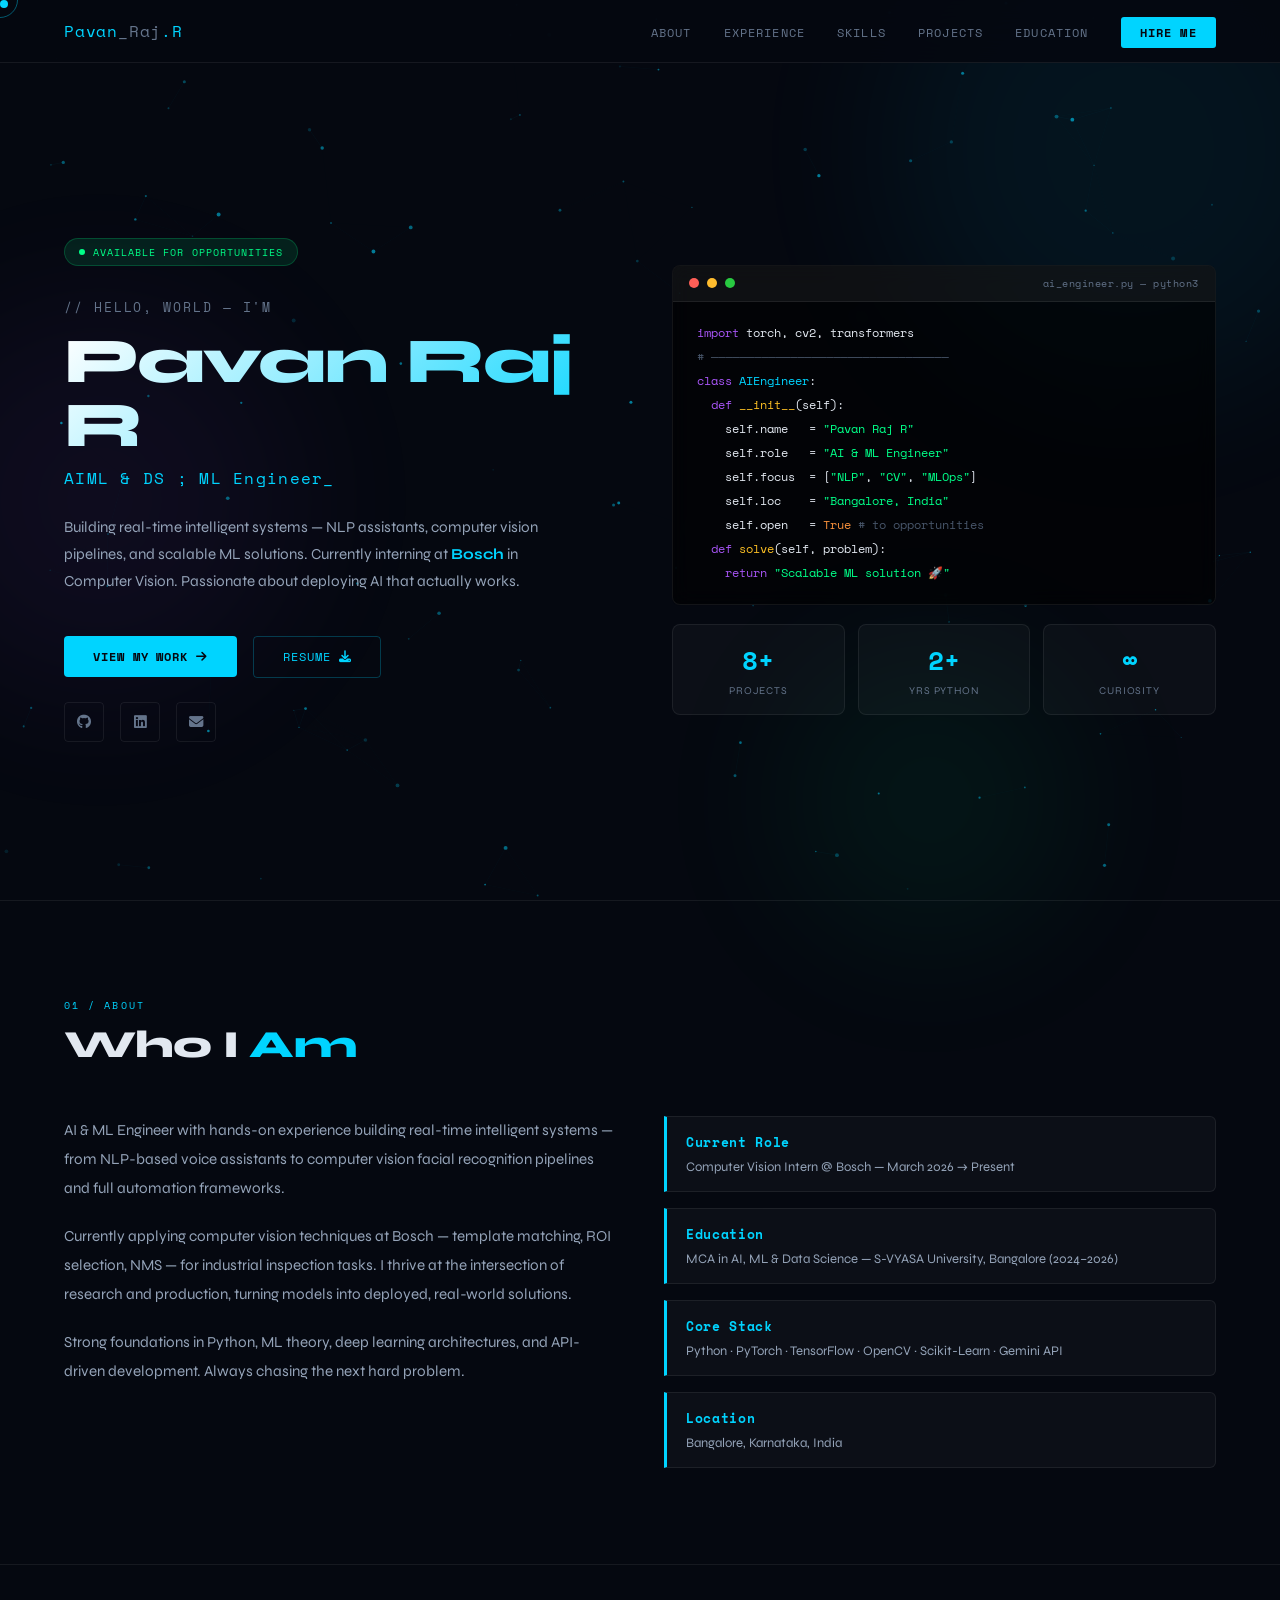
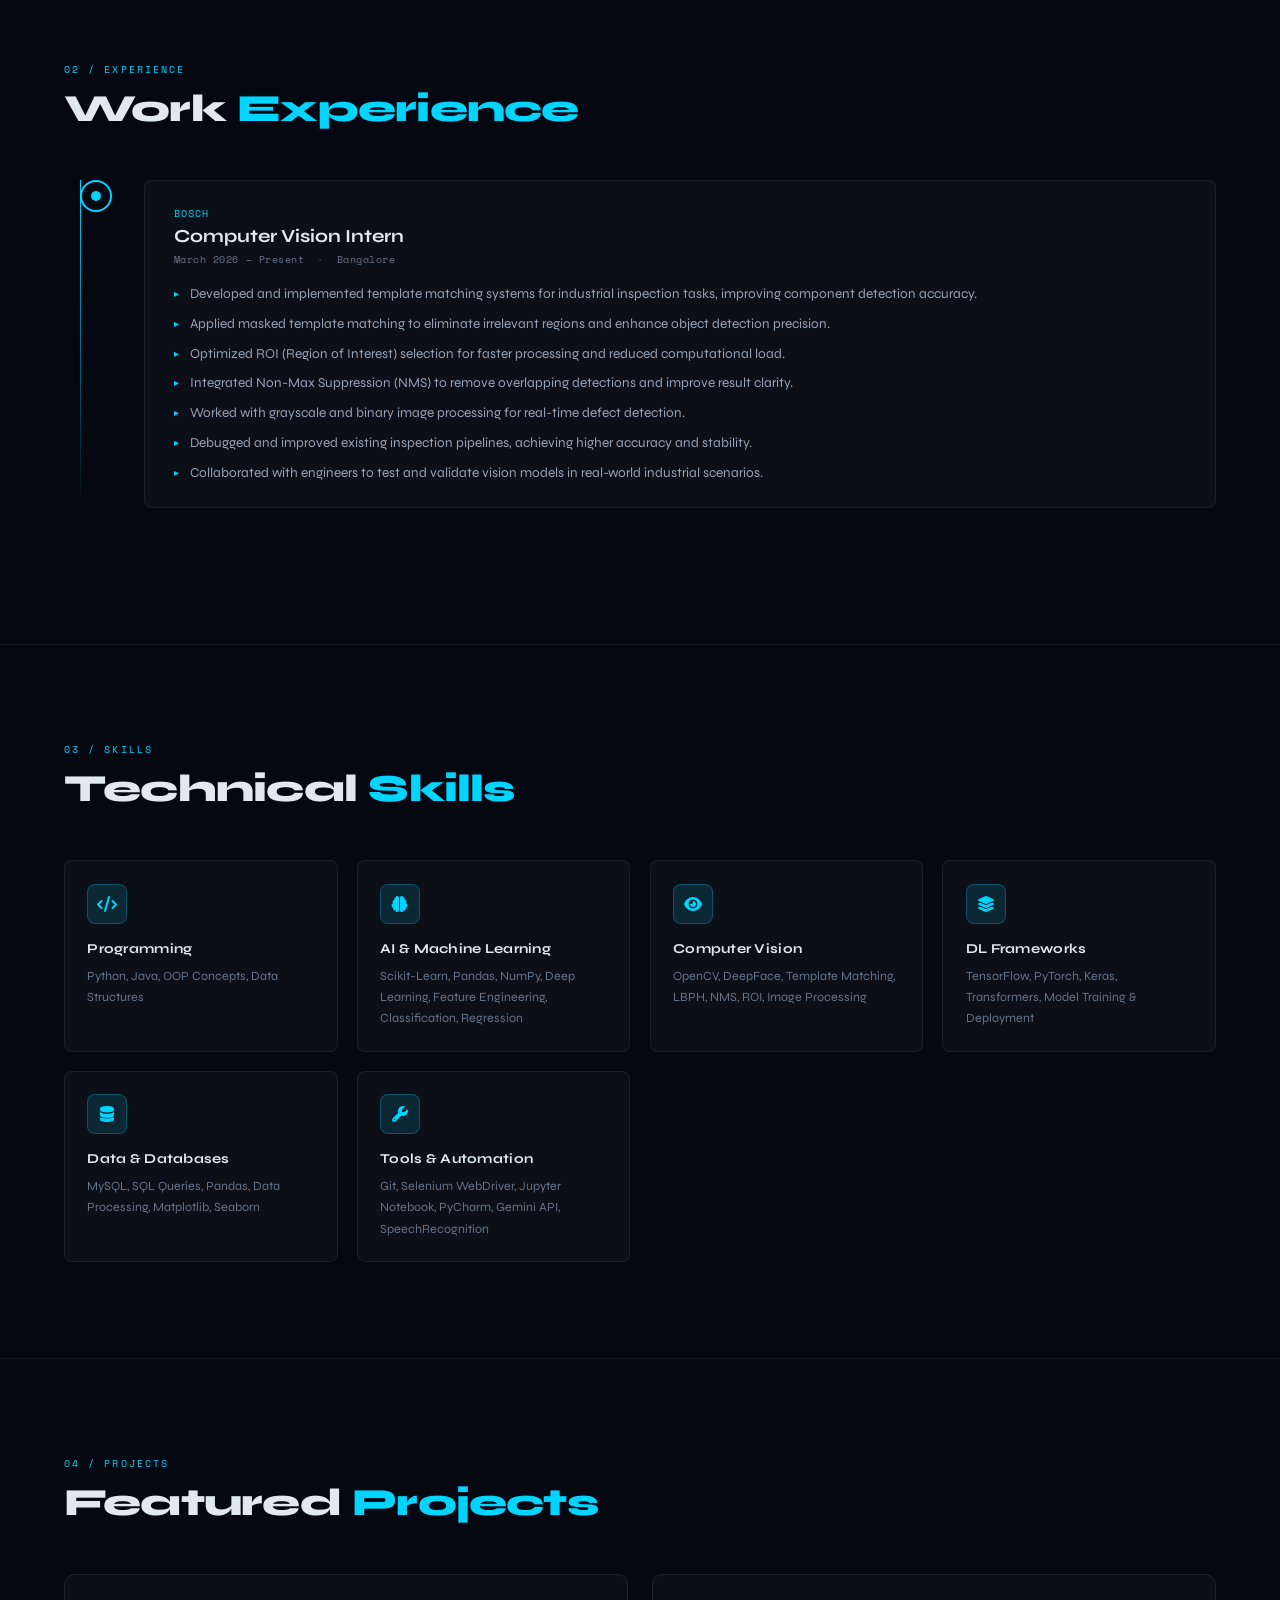
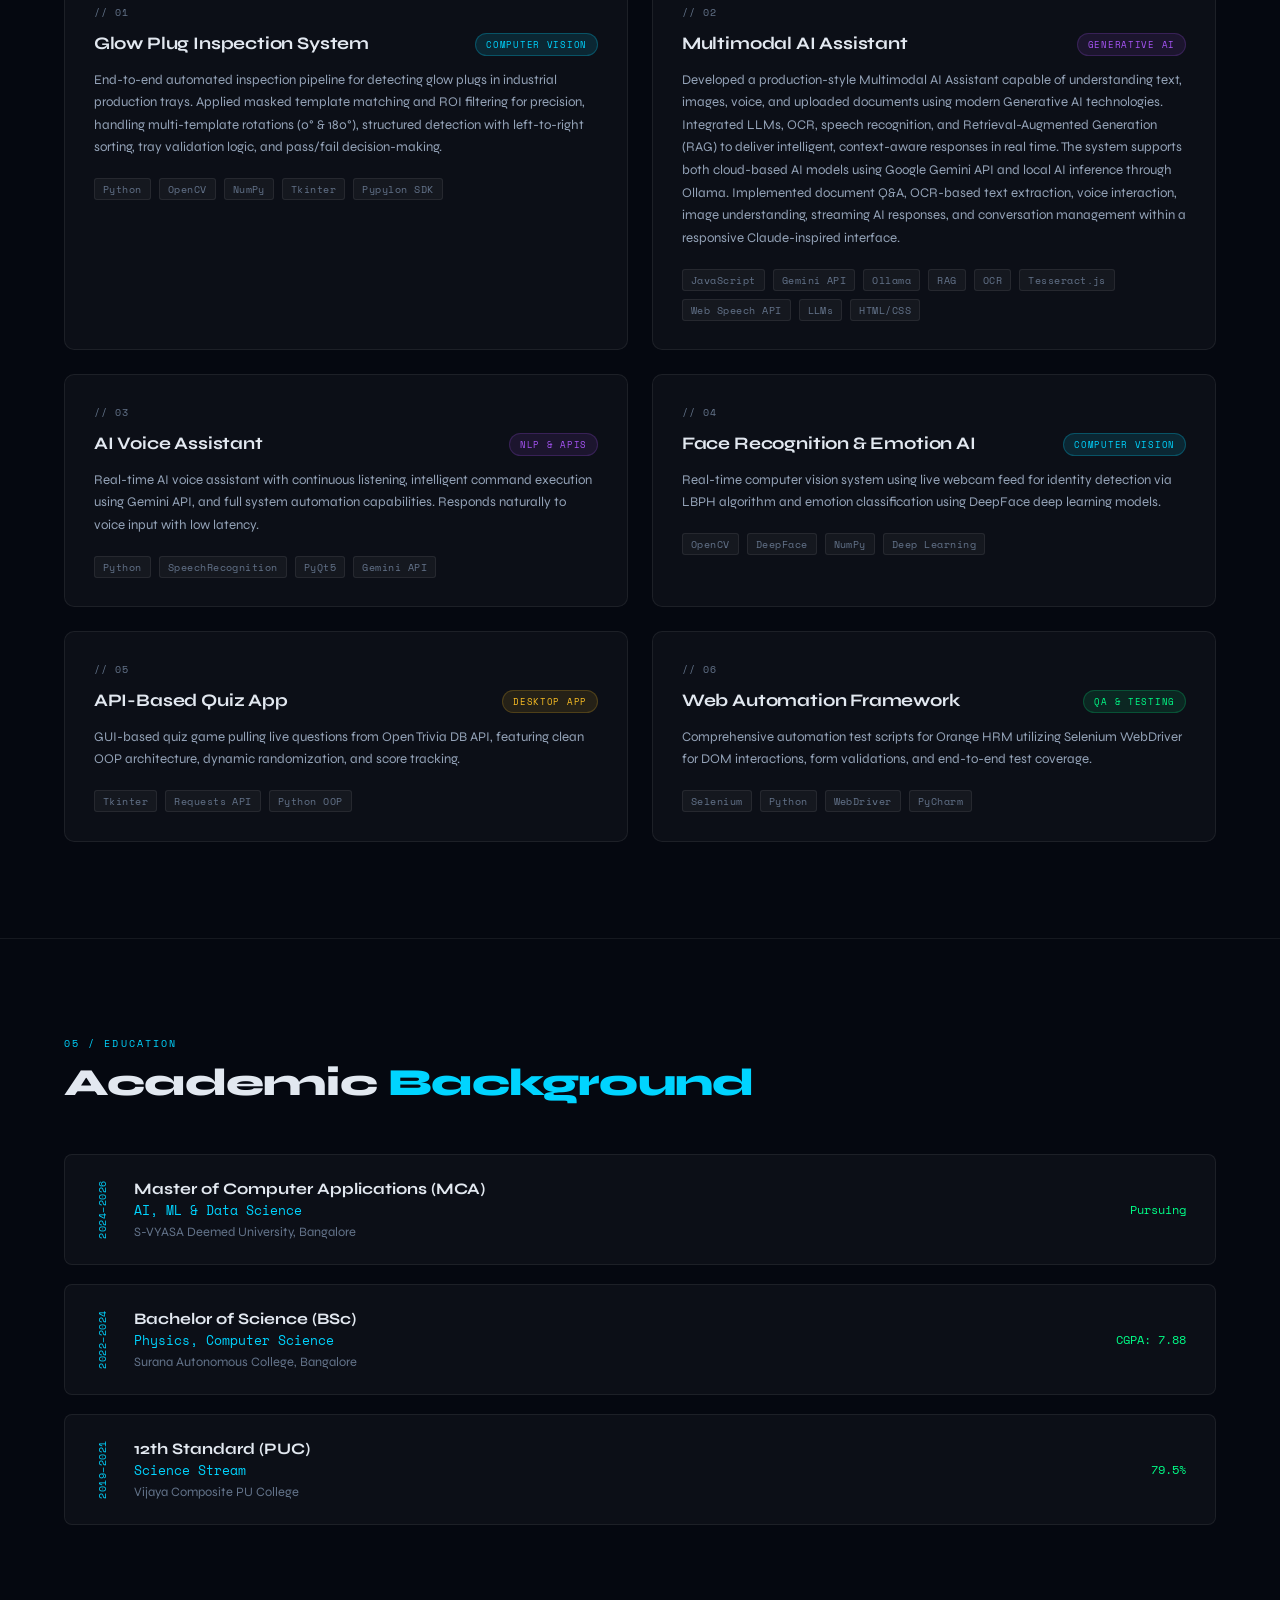
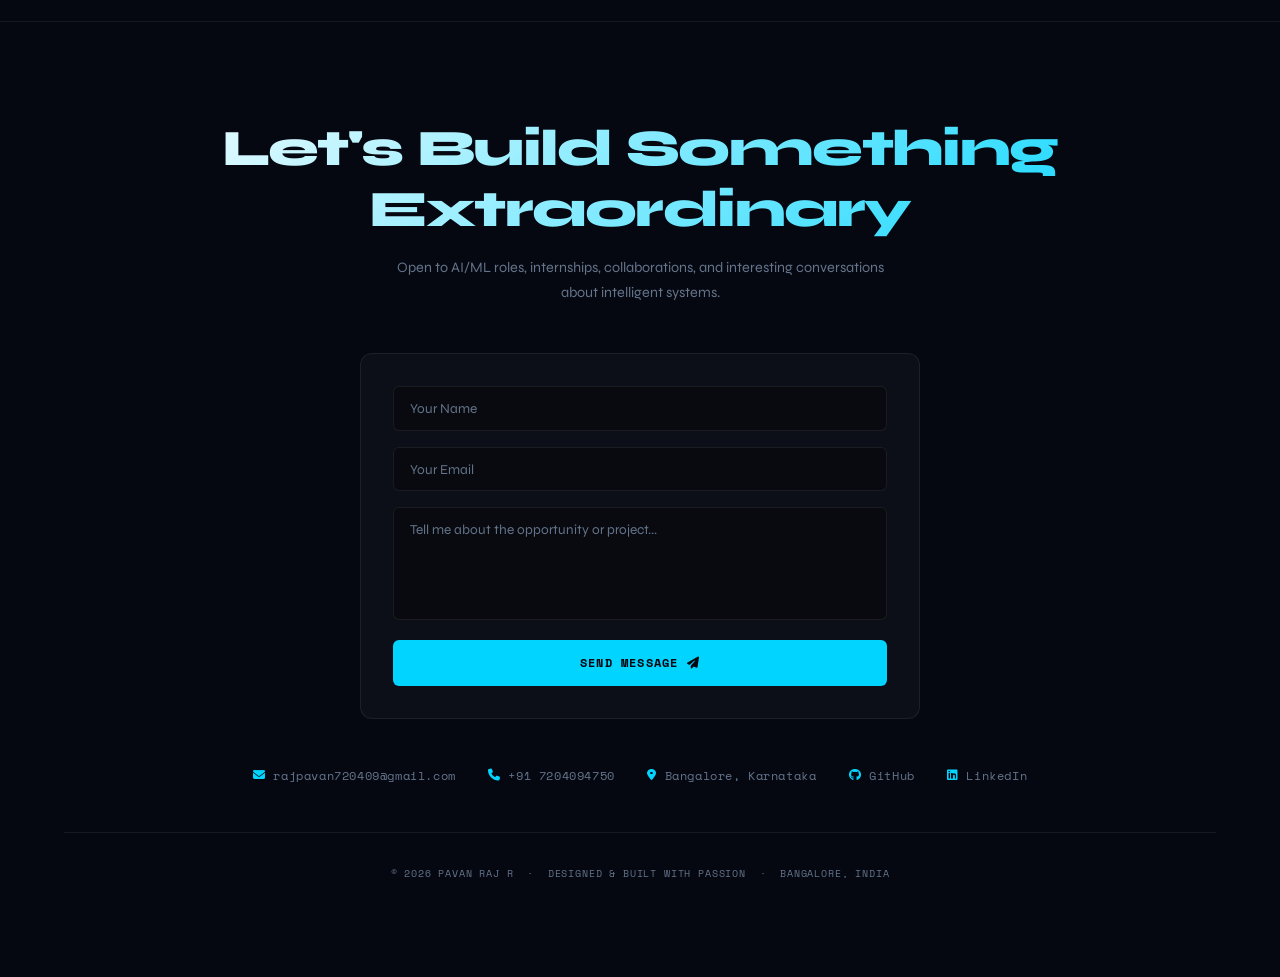
==== commit b8ccae73: "Update portfolio with Multimodal AI Assistant project" ====
--- a/index.html
+++ b/index.html
@@ -7,6 +7,8 @@
   <meta name="description"
     content="Pavan Raj R - AI & ML Engineer. Building real-time intelligent systems, computer vision, and scalable ML solutions.">
   <title>Pavan Raj R | AI & ML Engineer</title>
+  <link rel="icon" type="image/png" href="favicon.png">
+  <link rel="apple-touch-icon" href="favicon.png">
   <link rel="preconnect" href="https://fonts.googleapis.com">
   <link rel="preconnect" href="https://fonts.gstatic.com" crossorigin>
   <link
@@ -1331,7 +1333,10 @@
           <h3 class="project-name">Glow Plug Inspection System</h3>
           <span class="badge badge-cv">Computer Vision</span>
         </div>
-        <p class="project-desc">End-to-end automated inspection pipeline for detecting glow plugs in industrial production trays. Applied masked template matching and ROI filtering for precision, handling multi-template rotations (0° & 180°), structured detection with left-to-right sorting, tray validation logic, and pass/fail decision-making.</p>
+        <p class="project-desc">End-to-end automated inspection pipeline for detecting glow plugs in industrial
+          production trays. Applied masked template matching and ROI filtering for precision, handling multi-template
+          rotations (0° & 180°), structured detection with left-to-right sorting, tray validation logic, and pass/fail
+          decision-making.</p>
         <div class="tech-tags">
           <span class="tech-tag">Python</span>
           <span class="tech-tag">OpenCV</span>
@@ -1343,6 +1348,29 @@
 
       <div class="project-card">
         <p class="project-num">// 02</p>
+        <div class="project-header">
+          <h3 class="project-name">Multimodal AI Assistant</h3>
+          <span class="badge badge-nlp">Generative AI</span>
+        </div>
+        <p class="project-desc">
+          Developed a production-style Multimodal AI Assistant capable of understanding text, images, voice, and uploaded documents using modern Generative AI technologies. Integrated LLMs, OCR, speech recognition, and Retrieval-Augmented Generation (RAG) to deliver intelligent, context-aware responses in real time.
+          The system supports both cloud-based AI models using Google Gemini API and local AI inference through Ollama. Implemented document Q&A, OCR-based text extraction, voice interaction, image understanding, streaming AI responses, and conversation management within a responsive Claude-inspired interface.
+        </p>
+        <div class="tech-tags">
+          <span class="tech-tag">JavaScript</span>
+          <span class="tech-tag">Gemini API</span>
+          <span class="tech-tag">Ollama</span>
+          <span class="tech-tag">RAG</span>
+          <span class="tech-tag">OCR</span>
+          <span class="tech-tag">Tesseract.js</span>
+          <span class="tech-tag">Web Speech API</span>
+          <span class="tech-tag">LLMs</span>
+          <span class="tech-tag">HTML/CSS</span>
+        </div>
+      </div>
+
+      <div class="project-card">
+        <p class="project-num">// 03</p>
         <div class="project-header">
           <h3 class="project-name">AI Voice Assistant</h3>
           <span class="badge badge-nlp">NLP & APIs</span>
@@ -1359,7 +1387,7 @@
       </div>
 
       <div class="project-card">
-        <p class="project-num">// 03</p>
+        <p class="project-num">// 04</p>
         <div class="project-header">
           <h3 class="project-name">Face Recognition & Emotion AI</h3>
           <span class="badge badge-cv">Computer Vision</span>
@@ -1375,7 +1403,7 @@
       </div>
 
       <div class="project-card">
-        <p class="project-num">// 04</p>
+        <p class="project-num">// 05</p>
         <div class="project-header">
           <h3 class="project-name">API-Based Quiz App</h3>
           <span class="badge badge-app">Desktop App</span>
@@ -1390,7 +1418,7 @@
       </div>
 
       <div class="project-card">
-        <p class="project-num">// 05</p>
+        <p class="project-num">// 06</p>
         <div class="project-header">
           <h3 class="project-name">Web Automation Framework</h3>
           <span class="badge badge-qa">QA & Testing</span>
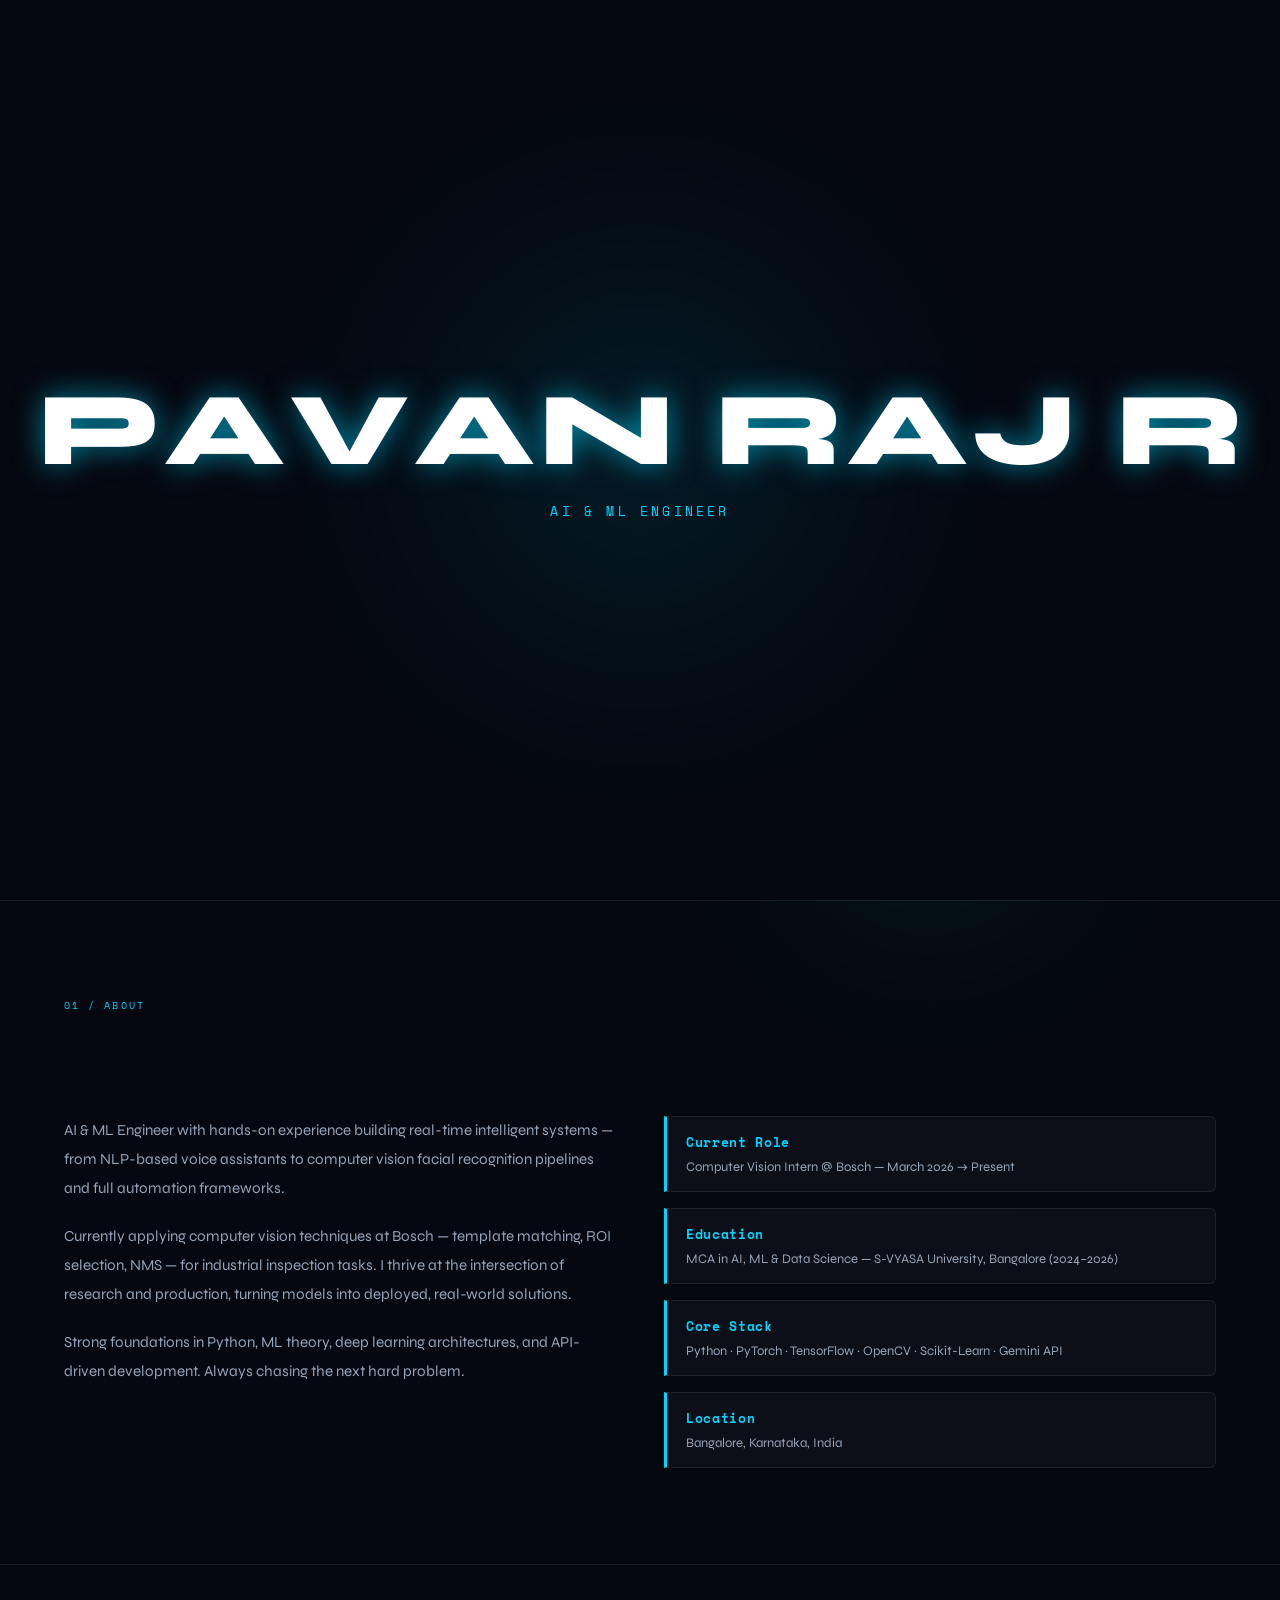
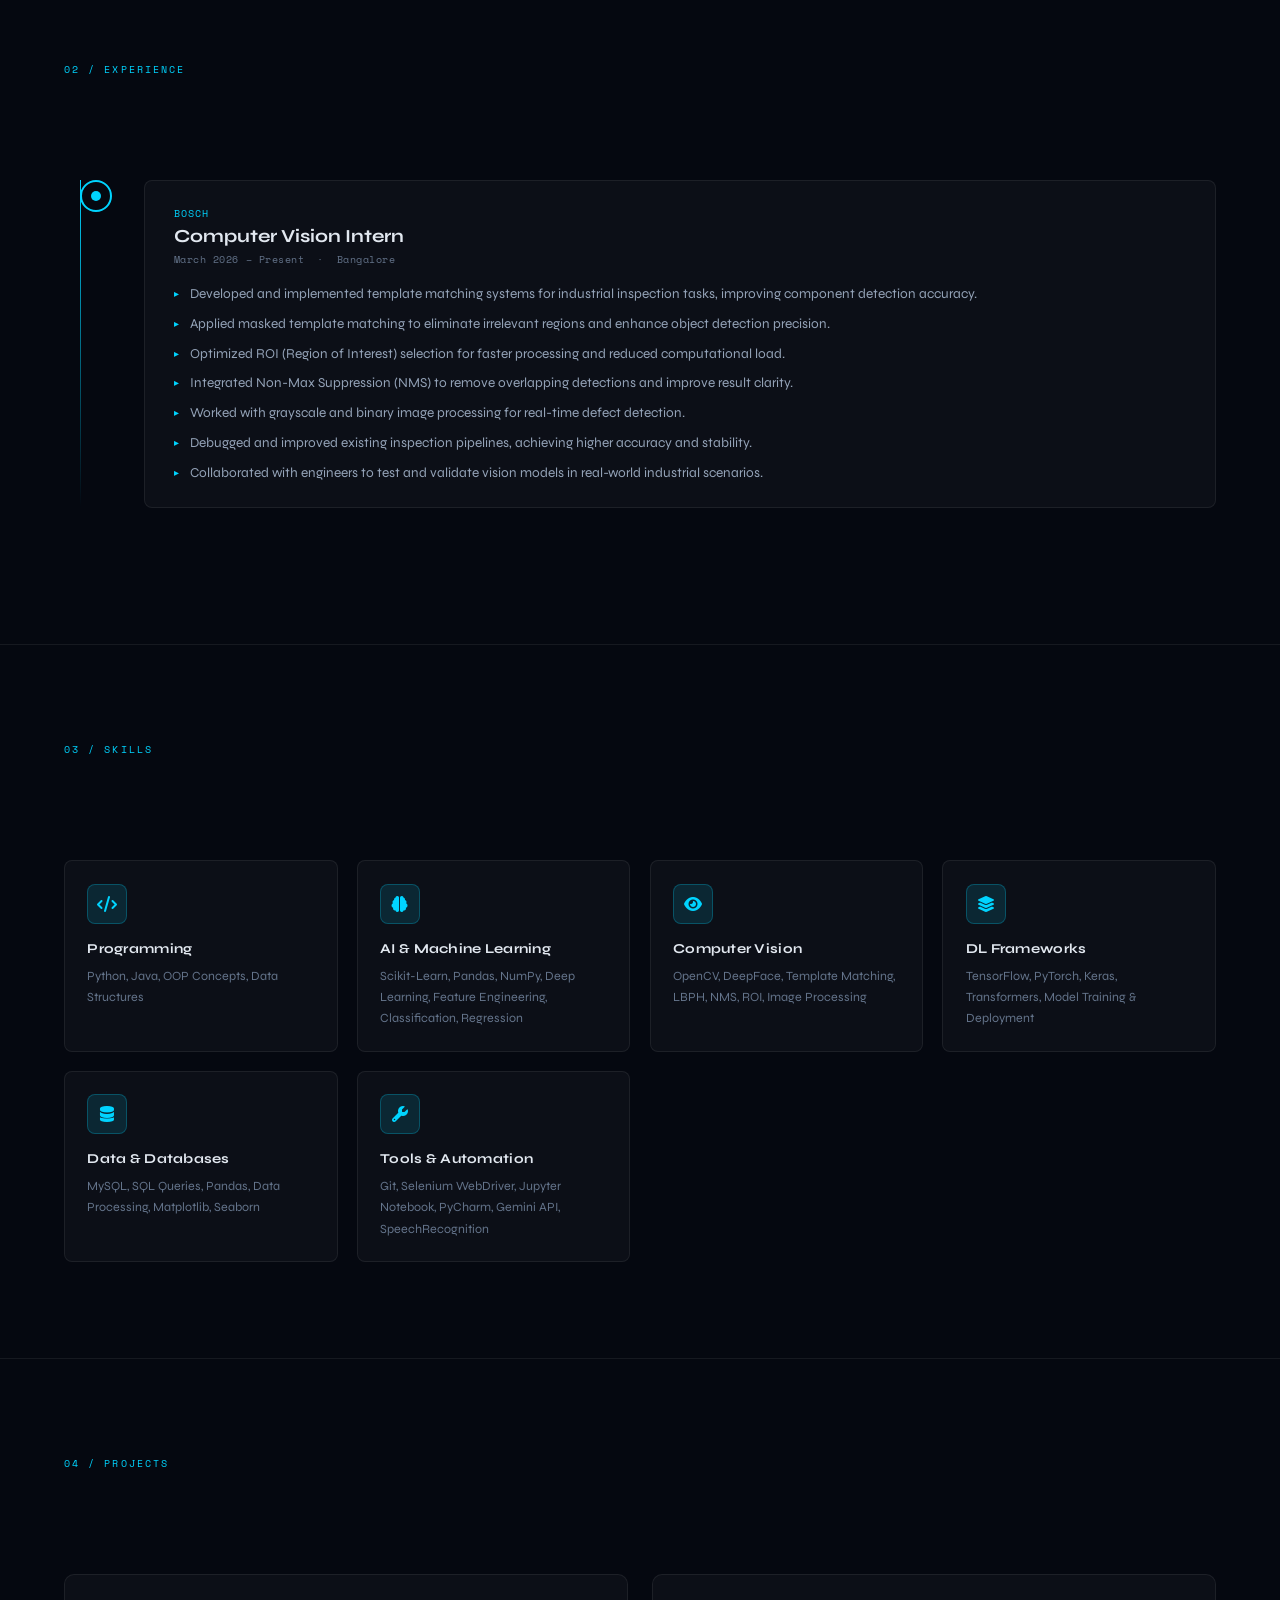
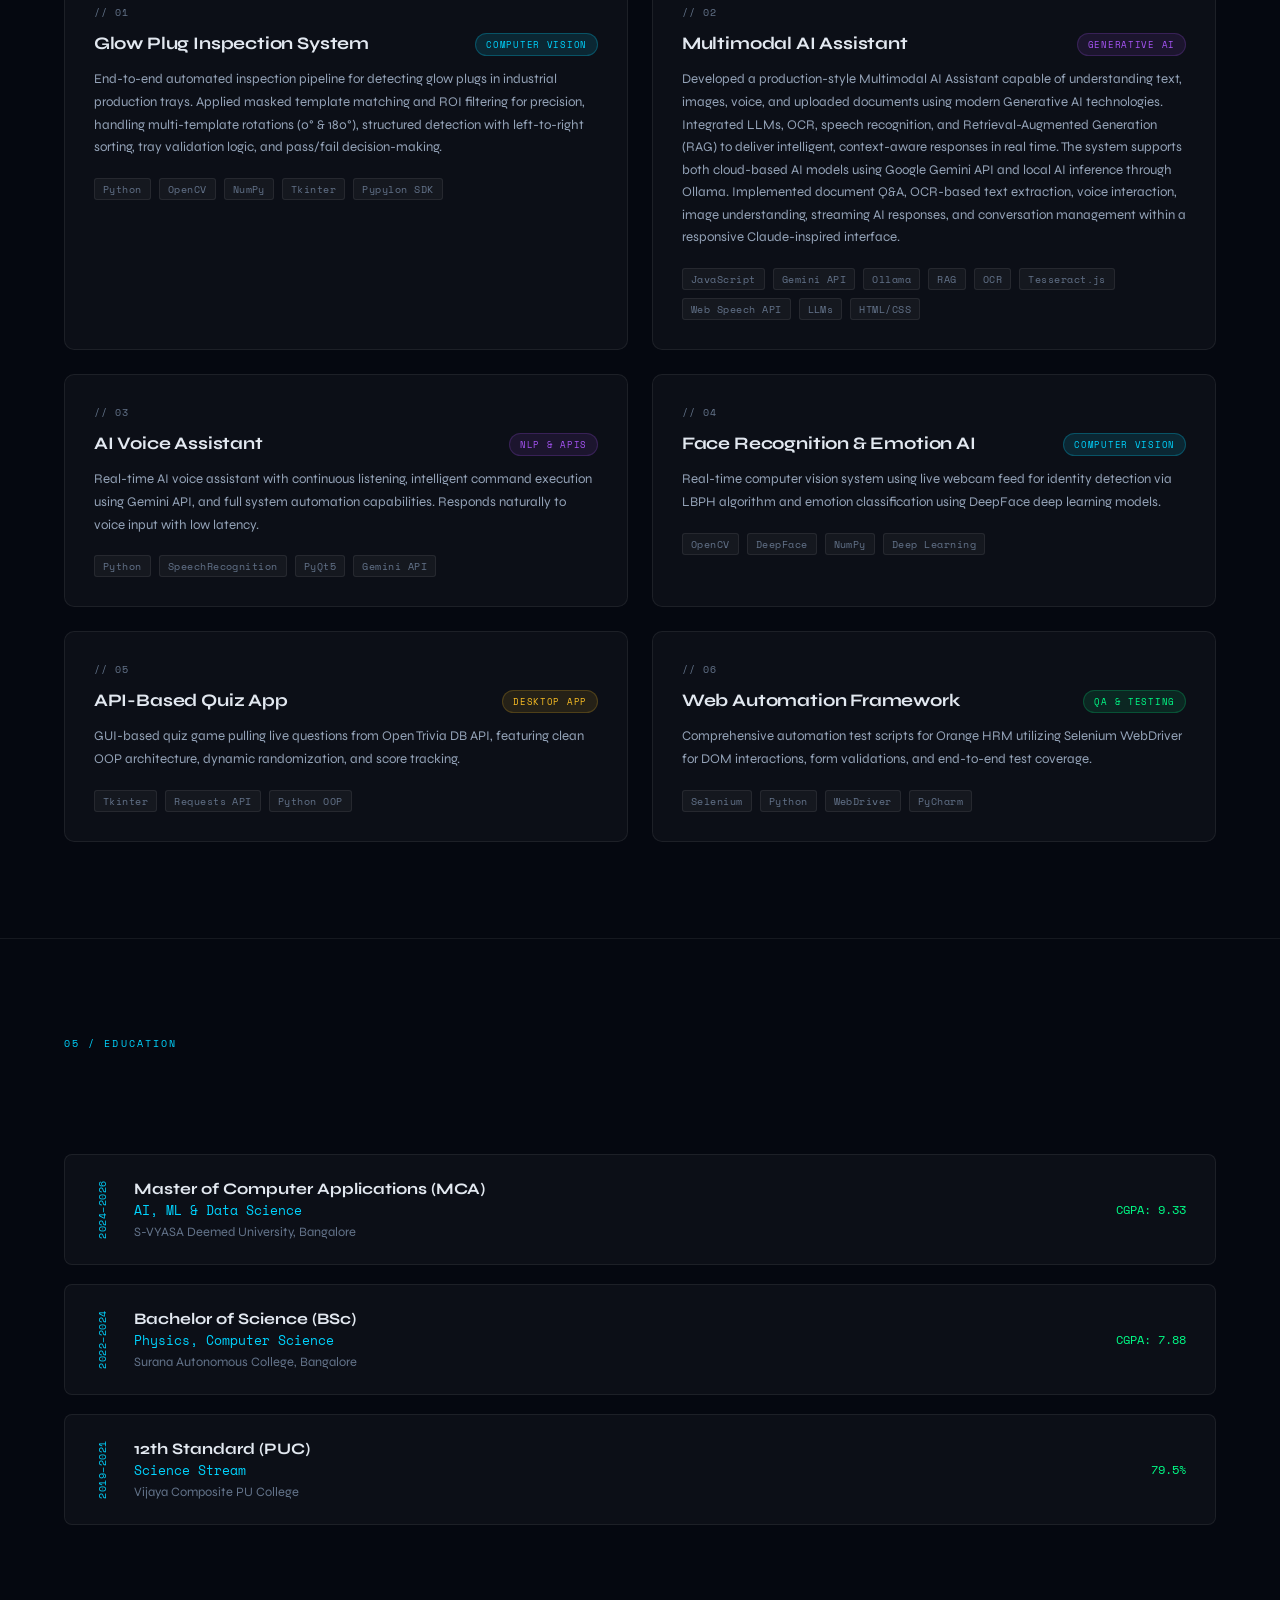
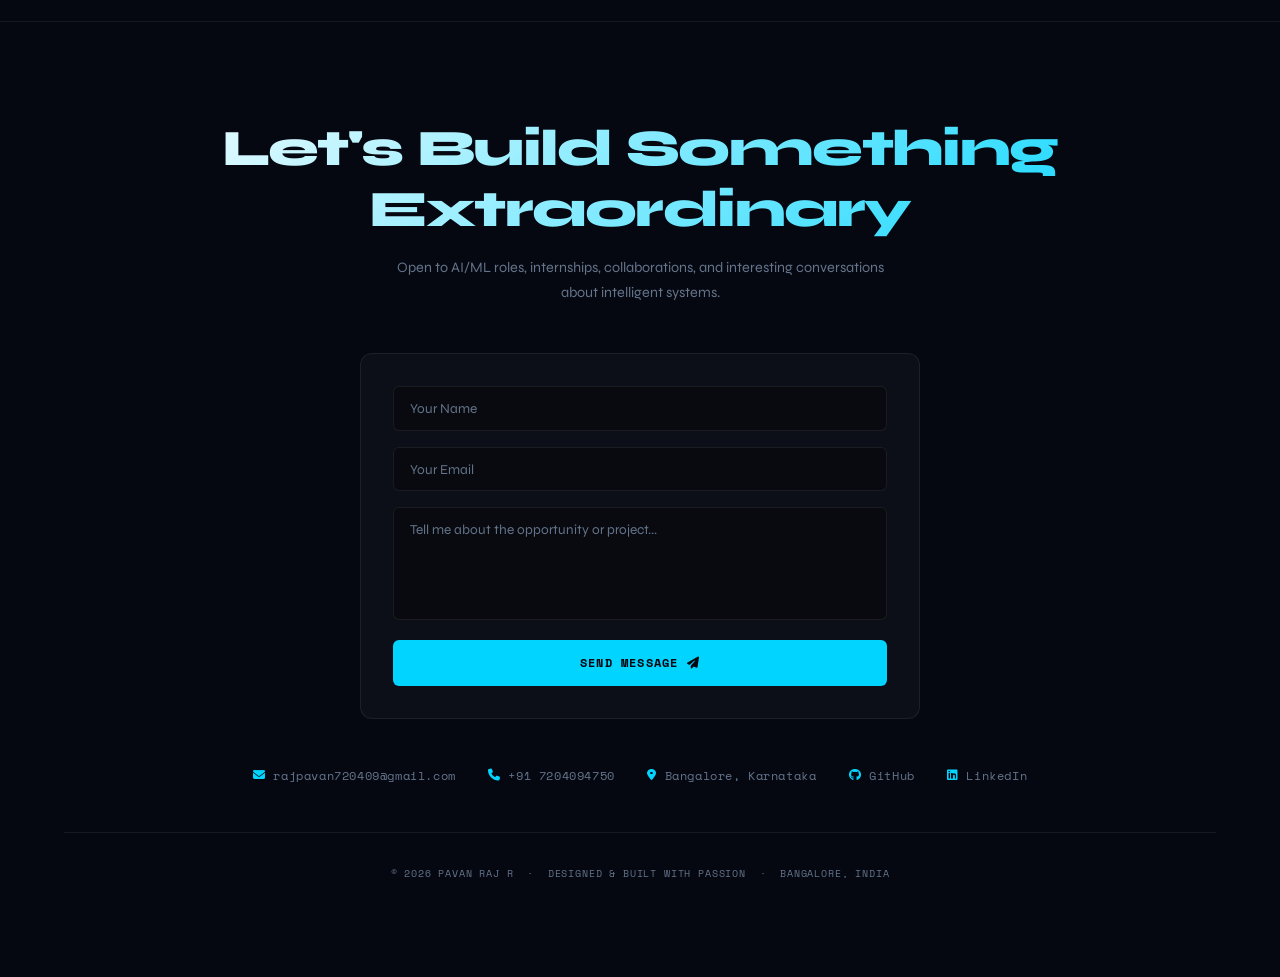
==== commit 770c430d: "Rename index_2.html to index.html for GitHub Pages" ====
--- a/index.html
+++ b/index.html
@@ -56,6 +56,135 @@
       cursor: none;
     }
 
+    /* PRELOADER / INTRO ANIMATION */
+    #preloader {
+      position: fixed;
+      inset: 0;
+      z-index: 10000;
+      background: var(--bg);
+      display: flex;
+      align-items: center;
+      justify-content: center;
+      overflow: hidden;
+      transition: opacity 0.7s ease, visibility 0.7s ease;
+    }
+
+    #preloader.done {
+      opacity: 0;
+      visibility: hidden;
+      pointer-events: none;
+    }
+
+    .pre-stage {
+      position: absolute;
+      inset: 0;
+      display: flex;
+      flex-direction: column;
+      align-items: center;
+      justify-content: center;
+      transition: opacity 0.5s ease;
+    }
+
+    .pre-count {
+      font-family: var(--font-mono);
+      font-size: clamp(3.5rem, 11vw, 8rem);
+      font-weight: 700;
+      color: var(--text);
+      line-height: 1;
+      letter-spacing: -0.02em;
+      font-variant-numeric: tabular-nums;
+    }
+
+    .pre-count span {
+      font-size: 0.32em;
+      color: var(--cyan);
+      vertical-align: super;
+      margin-left: 4px;
+    }
+
+    .pre-label {
+      font-family: var(--font-mono);
+      font-size: 0.7rem;
+      letter-spacing: 0.35em;
+      text-transform: uppercase;
+      color: var(--text-muted);
+      margin-top: 0.6rem;
+    }
+
+    .pre-bar-wrap {
+      width: 200px;
+      height: 1px;
+      background: var(--border);
+      margin-top: 2.2rem;
+      overflow: hidden;
+    }
+
+    .pre-bar {
+      height: 100%;
+      width: 0%;
+      background: var(--cyan);
+      box-shadow: 0 0 12px var(--cyan);
+    }
+
+    .pre-name {
+      display: flex;
+      flex-wrap: wrap;
+      justify-content: center;
+      gap: 0.06em;
+      font-family: var(--font-display);
+      font-weight: 800;
+      font-size: clamp(2.4rem, 9vw, 6.5rem);
+      letter-spacing: -0.02em;
+      line-height: 1;
+    }
+
+    .pre-name .ch {
+      display: inline-block;
+      transform: translateY(50px) scale(0.85);
+      opacity: 0;
+      filter: blur(8px);
+      color: #fff;
+      text-shadow: 0 0 30px rgba(0, 212, 255, 0.6);
+      transition: transform 0.8s cubic-bezier(.16,1,.3,1), opacity 0.6s ease, filter 0.6s ease;
+    }
+
+    .pre-name.reveal .ch {
+      transform: translateY(0) scale(1);
+      opacity: 1;
+      filter: blur(0);
+    }
+
+    .pre-role {
+      font-family: var(--font-mono);
+      font-size: 0.8rem;
+      letter-spacing: 0.25em;
+      text-transform: uppercase;
+      color: var(--cyan);
+      margin-top: 1.2rem;
+      opacity: 0;
+      transform: translateY(12px);
+      transition: opacity 0.6s ease, transform 0.6s ease;
+    }
+
+    .pre-role.reveal {
+      opacity: 1;
+      transform: translateY(0);
+    }
+
+    #preloader .orb {
+      position: absolute;
+      width: 420px;
+      height: 420px;
+      background: var(--cyan);
+      border-radius: 50%;
+      filter: blur(100px);
+      opacity: 0.08;
+      top: 50%;
+      left: 50%;
+      transform: translate(-50%, -50%);
+      pointer-events: none;
+    }
+
     /* CUSTOM CURSOR */
     .cursor {
       position: fixed;
@@ -78,6 +207,19 @@
       pointer-events: none;
       z-index: 9998;
       transition: transform 0.15s, width 0.2s, height 0.2s;
+    }
+
+    /* SCROLL PROGRESS BAR */
+    .scroll-progress {
+      position: fixed;
+      top: 0;
+      left: 0;
+      height: 2px;
+      width: 0%;
+      background: linear-gradient(90deg, var(--cyan), var(--purple));
+      box-shadow: 0 0 10px rgba(0, 212, 255, 0.6);
+      z-index: 200;
+      transition: width 0.1s linear;
     }
 
     /* CANVAS */
@@ -131,10 +273,43 @@
       color: var(--text-muted);
       text-decoration: none;
       transition: color 0.2s;
+      position: relative;
+    }
+
+    .nav-links a:not(.nav-cta)::after {
+      content: '';
+      position: absolute;
+      left: 0;
+      bottom: -4px;
+      width: 100%;
+      height: 1px;
+      background: var(--cyan);
+      transform: scaleX(0);
+      transform-origin: right;
+      transition: transform 0.3s ease;
+    }
+
+    .nav-links a:not(.nav-cta):hover::after {
+      transform: scaleX(1);
+      transform-origin: left;
     }
 
     .nav-links a:hover {
       color: var(--cyan);
+    }
+
+    nav {
+      opacity: 0;
+      transform: translateY(-16px);
+      animation: navDrop 0.7s cubic-bezier(.16, 1, .3, 1) forwards;
+      animation-delay: 3.3s;
+    }
+
+    @keyframes navDrop {
+      to {
+        opacity: 1;
+        transform: translateY(0);
+      }
     }
 
     .nav-cta {
@@ -284,7 +459,7 @@
       text-transform: uppercase;
       text-decoration: none;
       font-weight: 700;
-      transition: box-shadow 0.25s, transform 0.2s;
+      transition: box-shadow 0.25s, transform 0.15s ease-out;
     }
 
     .btn-primary:hover {
@@ -305,7 +480,7 @@
       letter-spacing: 0.08em;
       text-transform: uppercase;
       text-decoration: none;
-      transition: background 0.25s, transform 0.2s;
+      transition: background 0.25s, transform 0.15s ease-out;
     }
 
     .btn-secondary:hover {
@@ -453,6 +628,29 @@
       display: block;
     }
 
+    .stat-card {
+      opacity: 0;
+      transform: translateY(16px) scale(0.94);
+      transition: opacity 0.6s ease, transform 0.6s cubic-bezier(.16, 1, .3, 1), border-color 0.2s;
+    }
+
+    .stat-card.visible {
+      opacity: 1;
+      transform: translateY(0) scale(1);
+    }
+
+    .stat-card:nth-child(1) {
+      transition-delay: 0.05s;
+    }
+
+    .stat-card:nth-child(2) {
+      transition-delay: 0.15s;
+    }
+
+    .stat-card:nth-child(3) {
+      transition-delay: 0.25s;
+    }
+
     .stat-label {
       font-size: 0.65rem;
       color: var(--text-muted);
@@ -474,6 +672,14 @@
       text-transform: uppercase;
       color: var(--cyan);
       margin-bottom: 0.5rem;
+      opacity: 0;
+      transform: translateX(-14px);
+      transition: opacity 0.6s ease, transform 0.6s ease;
+    }
+
+    .section-label.visible {
+      opacity: 1;
+      transform: translateX(0);
     }
 
     .section-title {
@@ -482,6 +688,31 @@
       letter-spacing: -0.02em;
       color: var(--text);
       margin-bottom: 3rem;
+      position: relative;
+      display: inline-block;
+      clip-path: inset(0 100% 0 0);
+      transition: clip-path 0.9s cubic-bezier(.16, 1, .3, 1);
+    }
+
+    .section-title.visible {
+      clip-path: inset(0 0 0 0);
+    }
+
+    .section-title::after {
+      content: '';
+      position: absolute;
+      left: 0;
+      bottom: -6px;
+      height: 2px;
+      width: 100%;
+      background: linear-gradient(90deg, var(--cyan), transparent);
+      transform: scaleX(0);
+      transform-origin: left;
+      transition: transform 1.1s cubic-bezier(.16, 1, .3, 1) 0.15s;
+    }
+
+    .section-title.visible::after {
+      transform: scaleX(1);
     }
 
     .section-title span {
@@ -550,6 +781,13 @@
       bottom: 0;
       width: 1px;
       background: linear-gradient(to bottom, var(--cyan), transparent);
+      transform: scaleY(0);
+      transform-origin: top;
+      transition: transform 1.2s cubic-bezier(.16, 1, .3, 1);
+    }
+
+    .timeline.visible::before {
+      transform: scaleY(1);
     }
 
     .timeline-item {
@@ -558,6 +796,14 @@
       margin-bottom: 2.5rem;
       position: relative;
       padding-left: 1rem;
+      opacity: 0;
+      transform: translateX(-24px);
+      transition: opacity 0.6s ease 0.2s, transform 0.6s cubic-bezier(.16, 1, .3, 1) 0.2s;
+    }
+
+    .timeline.visible .timeline-item {
+      opacity: 1;
+      transform: translateX(0);
     }
 
     .tl-dot {
@@ -700,9 +946,42 @@
       border: 1px solid var(--border);
       border-radius: 8px;
       padding: 1.4rem;
-      transition: border-color 0.25s, transform 0.25s;
+      transition: border-color 0.25s, transform 0.25s, opacity 0.6s ease, box-shadow 0.25s;
       position: relative;
       overflow: hidden;
+      opacity: 0;
+      transform: translateY(24px);
+      transform-style: preserve-3d;
+      perspective: 600px;
+    }
+
+    .reveal.visible .skill-card {
+      opacity: 1;
+      transform: translateY(0);
+    }
+
+    .skill-card:nth-child(1) {
+      transition-delay: 0.05s;
+    }
+
+    .skill-card:nth-child(2) {
+      transition-delay: 0.1s;
+    }
+
+    .skill-card:nth-child(3) {
+      transition-delay: 0.15s;
+    }
+
+    .skill-card:nth-child(4) {
+      transition-delay: 0.2s;
+    }
+
+    .skill-card:nth-child(5) {
+      transition-delay: 0.25s;
+    }
+
+    .skill-card:nth-child(6) {
+      transition-delay: 0.3s;
     }
 
     .skill-card::before {
@@ -769,8 +1048,40 @@
       padding: 1.8rem;
       position: relative;
       overflow: hidden;
-      transition: border-color 0.3s, transform 0.3s;
+      transition: border-color 0.3s, transform 0.3s, opacity 0.6s ease, box-shadow 0.3s;
       cursor: none;
+      opacity: 0;
+      transform: translateY(28px);
+      will-change: transform;
+    }
+
+    .projects-grid.visible .project-card {
+      opacity: 1;
+      transform: translateY(0);
+    }
+
+    .project-card:nth-child(1) {
+      transition-delay: 0.05s;
+    }
+
+    .project-card:nth-child(2) {
+      transition-delay: 0.1s;
+    }
+
+    .project-card:nth-child(3) {
+      transition-delay: 0.15s;
+    }
+
+    .project-card:nth-child(4) {
+      transition-delay: 0.2s;
+    }
+
+    .project-card:nth-child(5) {
+      transition-delay: 0.25s;
+    }
+
+    .project-card:nth-child(6) {
+      transition-delay: 0.3s;
     }
 
     .project-card::after {
@@ -889,7 +1200,26 @@
       grid-template-columns: auto 1fr auto;
       gap: 1.5rem;
       align-items: center;
-      transition: border-color 0.25s;
+      transition: border-color 0.25s, opacity 0.6s ease, transform 0.6s cubic-bezier(.16, 1, .3, 1);
+      opacity: 0;
+      transform: translateY(20px);
+    }
+
+    .edu-grid.visible .edu-card {
+      opacity: 1;
+      transform: translateY(0);
+    }
+
+    .edu-card:nth-child(1) {
+      transition-delay: 0.05s;
+    }
+
+    .edu-card:nth-child(2) {
+      transition-delay: 0.15s;
+    }
+
+    .edu-card:nth-child(3) {
+      transition-delay: 0.25s;
     }
 
     .edu-card:hover {
@@ -1015,7 +1345,7 @@
       text-transform: uppercase;
       font-weight: 700;
       cursor: none;
-      transition: box-shadow 0.2s;
+      transition: box-shadow 0.2s, transform 0.15s ease-out;
     }
 
     .btn-form:hover {
@@ -1088,6 +1418,7 @@
       background: var(--cyan);
       top: -100px;
       right: -100px;
+      animation: floatOrb1 16s ease-in-out infinite;
     }
 
     .orb-2 {
@@ -1096,6 +1427,7 @@
       background: var(--purple);
       bottom: 200px;
       left: -100px;
+      animation: floatOrb2 20s ease-in-out infinite;
     }
 
     .orb-3 {
@@ -1104,6 +1436,43 @@
       background: var(--green);
       bottom: -50px;
       right: 200px;
+      animation: floatOrb3 18s ease-in-out infinite;
+    }
+
+    @keyframes floatOrb1 {
+
+      0%,
+      100% {
+        transform: translate(0, 0) scale(1);
+      }
+
+      50% {
+        transform: translate(-60px, 50px) scale(1.12);
+      }
+    }
+
+    @keyframes floatOrb2 {
+
+      0%,
+      100% {
+        transform: translate(0, 0) scale(1);
+      }
+
+      50% {
+        transform: translate(50px, -40px) scale(1.08);
+      }
+    }
+
+    @keyframes floatOrb3 {
+
+      0%,
+      100% {
+        transform: translate(0, 0) scale(1);
+      }
+
+      50% {
+        transform: translate(-40px, -60px) scale(1.15);
+      }
     }
 
     /* SCROLLBAR */
@@ -1123,6 +1492,22 @@
 </head>
 
 <body>
+
+  <!-- PRELOADER / INTRO ANIMATION -->
+  <div id="preloader">
+    <div class="orb"></div>
+    <div class="pre-stage" id="preStage1">
+      <div class="pre-count"><span id="preCountNum">0</span><span>%</span></div>
+      <div class="pre-label">Initializing Portfolio</div>
+      <div class="pre-bar-wrap"><div class="pre-bar" id="preBar"></div></div>
+    </div>
+    <div class="pre-stage" id="preStage2" style="opacity:0;">
+      <h1 class="pre-name" id="preName"></h1>
+      <p class="pre-role" id="preRole">AI &amp; ML Engineer</p>
+    </div>
+  </div>
+
+  <div class="scroll-progress" id="scrollProgress"></div>
 
   <div class="cursor" id="cursor"></div>
   <div class="cursor-ring" id="cursorRing"></div>
@@ -1449,7 +1834,7 @@
           <div class="edu-spec">AI, ML & Data Science</div>
           <div class="edu-school">S-VYASA Deemed University, Bangalore</div>
         </div>
-        <div class="edu-grade">Pursuing</div>
+        <div class="edu-grade">CGPA: 9.33</div>
       </div>
 
       <div class="edu-card">
@@ -1510,6 +1895,54 @@
   </section>
 
   <script>
+    // ── PRELOADER / INTRO ANIMATION ─────────────────
+    (function () {
+      document.body.style.overflow = 'hidden';
+
+      const preloader = document.getElementById('preloader');
+      const countNum = document.getElementById('preCountNum');
+      const bar = document.getElementById('preBar');
+      const stage1 = document.getElementById('preStage1');
+      const stage2 = document.getElementById('preStage2');
+      const nameEl = document.getElementById('preName');
+      const roleEl = document.getElementById('preRole');
+
+      // split name into letters for reveal
+      const NAME = "PAVAN RAJ R";
+      nameEl.innerHTML = NAME.split('').map(ch =>
+        `<span class="ch">${ch === ' ' ? '&nbsp;' : ch}</span>`
+      ).join('');
+
+      const countDuration = 1300;
+      const start = performance.now();
+
+      function tick(now) {
+        const p = Math.min((now - start) / countDuration, 1);
+        countNum.textContent = Math.floor(p * 100);
+        bar.style.width = (p * 100) + '%';
+        if (p < 1) {
+          requestAnimationFrame(tick);
+        } else {
+          stage1.style.opacity = '0';
+          setTimeout(() => {
+            stage1.style.display = 'none';
+            stage2.style.opacity = '1';
+            nameEl.classList.add('reveal');
+            document.querySelectorAll('.pre-name .ch').forEach((el, i) => {
+              el.style.transitionDelay = (i * 45) + 'ms';
+            });
+            setTimeout(() => roleEl.classList.add('reveal'), NAME.length * 45 + 300);
+            setTimeout(() => {
+              preloader.classList.add('done');
+              document.body.style.overflow = '';
+              setTimeout(() => preloader.remove(), 800);
+            }, NAME.length * 45 + 1500);
+          }, 450);
+        }
+      }
+      requestAnimationFrame(tick);
+    })();
+
     // ── CUSTOM CURSOR ──────────────────────────────
     const cursor = document.getElementById('cursor');
     const ring = document.getElementById('cursorRing');
@@ -1610,7 +2043,67 @@
     }, { threshold: 0.1 });
     reveals.forEach(el => observer.observe(el));
 
-    // ── PROJECT CARD RADIAL GLOW ──────────────────
+    // ── SECTION TITLE / LABEL WIPE REVEAL ─────────
+    const titleTargets = document.querySelectorAll('.section-title, .section-label, .contact-headline');
+    const titleObserver = new IntersectionObserver(entries => {
+      entries.forEach(e => {
+        if (e.isIntersecting) {
+          e.target.classList.add('visible');
+          titleObserver.unobserve(e.target);
+        }
+      });
+    }, { threshold: 0.2 });
+    titleTargets.forEach(el => titleObserver.observe(el));
+
+    // ── PROJECTS / SKILLS / EDU GRID REVEAL ───────
+    const gridTargets = document.querySelectorAll('.projects-grid, .skills-grid, .edu-grid, .timeline');
+    const gridObserver = new IntersectionObserver(entries => {
+      entries.forEach(e => {
+        if (e.isIntersecting) {
+          e.target.classList.add('visible');
+          gridObserver.unobserve(e.target);
+        }
+      });
+    }, { threshold: 0.12 });
+    gridTargets.forEach(el => gridObserver.observe(el));
+
+    // ── STAT COUNTER ANIMATION ─────────────────────
+    function animateCount(el) {
+      const raw = el.textContent.trim();
+      const match = raw.match(/\d+/);
+      if (!match) { // e.g. "∞" — just add a soft pulse
+        el.animate(
+          [{ textShadow: '0 0 0 rgba(0,212,255,0)' }, { textShadow: '0 0 16px rgba(0,212,255,0.8)' }, { textShadow: '0 0 0 rgba(0,212,255,0)' }],
+          { duration: 1200, easing: 'ease-out' }
+        );
+        return;
+      }
+      const target = parseInt(match[0], 10);
+      const suffix = raw.replace(match[0], '');
+      const duration = 900;
+      const start = performance.now();
+      function step(now) {
+        const p = Math.min((now - start) / duration, 1);
+        el.textContent = Math.floor(p * target) + suffix;
+        if (p < 1) requestAnimationFrame(step);
+        else el.textContent = target + suffix;
+      }
+      requestAnimationFrame(step);
+    }
+
+    const statCards = document.querySelectorAll('.stat-card');
+    const statObserver = new IntersectionObserver(entries => {
+      entries.forEach(e => {
+        if (e.isIntersecting) {
+          e.target.classList.add('visible');
+          animateCount(e.target.querySelector('.stat-num'));
+          statObserver.unobserve(e.target);
+        }
+      });
+    }, { threshold: 0.3 });
+    statCards.forEach(el => statObserver.observe(el));
+
+    // ── PROJECT CARD RADIAL GLOW + 3D TILT ────────
     document.querySelectorAll('.project-card').forEach(card => {
       card.addEventListener('mousemove', e => {
         const rect = card.getBoundingClientRect();
@@ -1618,7 +2111,35 @@
         const y = ((e.clientY - rect.top) / rect.height) * 100;
         card.style.setProperty('--mx', x + '%');
         card.style.setProperty('--my', y + '%');
+
+        const rotX = ((y - 50) / 50) * -4;
+        const rotY = ((x - 50) / 50) * 4;
+        card.style.transform = `translateY(-4px) perspective(700px) rotateX(${rotX}deg) rotateY(${rotY}deg)`;
       });
+      card.addEventListener('mouseleave', () => {
+        card.style.transform = '';
+      });
+    });
+
+    // ── MAGNETIC BUTTONS ───────────────────────────
+    document.querySelectorAll('.btn-primary, .btn-secondary, .btn-form, .nav-cta').forEach(btn => {
+      btn.addEventListener('mousemove', e => {
+        const rect = btn.getBoundingClientRect();
+        const x = e.clientX - rect.left - rect.width / 2;
+        const y = e.clientY - rect.top - rect.height / 2;
+        btn.style.transform = `translate(${x * 0.18}px, ${y * 0.28}px)`;
+      });
+      btn.addEventListener('mouseleave', () => {
+        btn.style.transform = '';
+      });
+    });
+
+    // ── SCROLL PROGRESS BAR ────────────────────────
+    const scrollBar = document.getElementById('scrollProgress');
+    window.addEventListener('scroll', () => {
+      const h = document.documentElement;
+      const scrolled = (h.scrollTop) / (h.scrollHeight - h.clientHeight) * 100;
+      if (scrollBar) scrollBar.style.width = scrolled + '%';
     });
 
     // ── NAV ACTIVE STATES ──────────────────────────
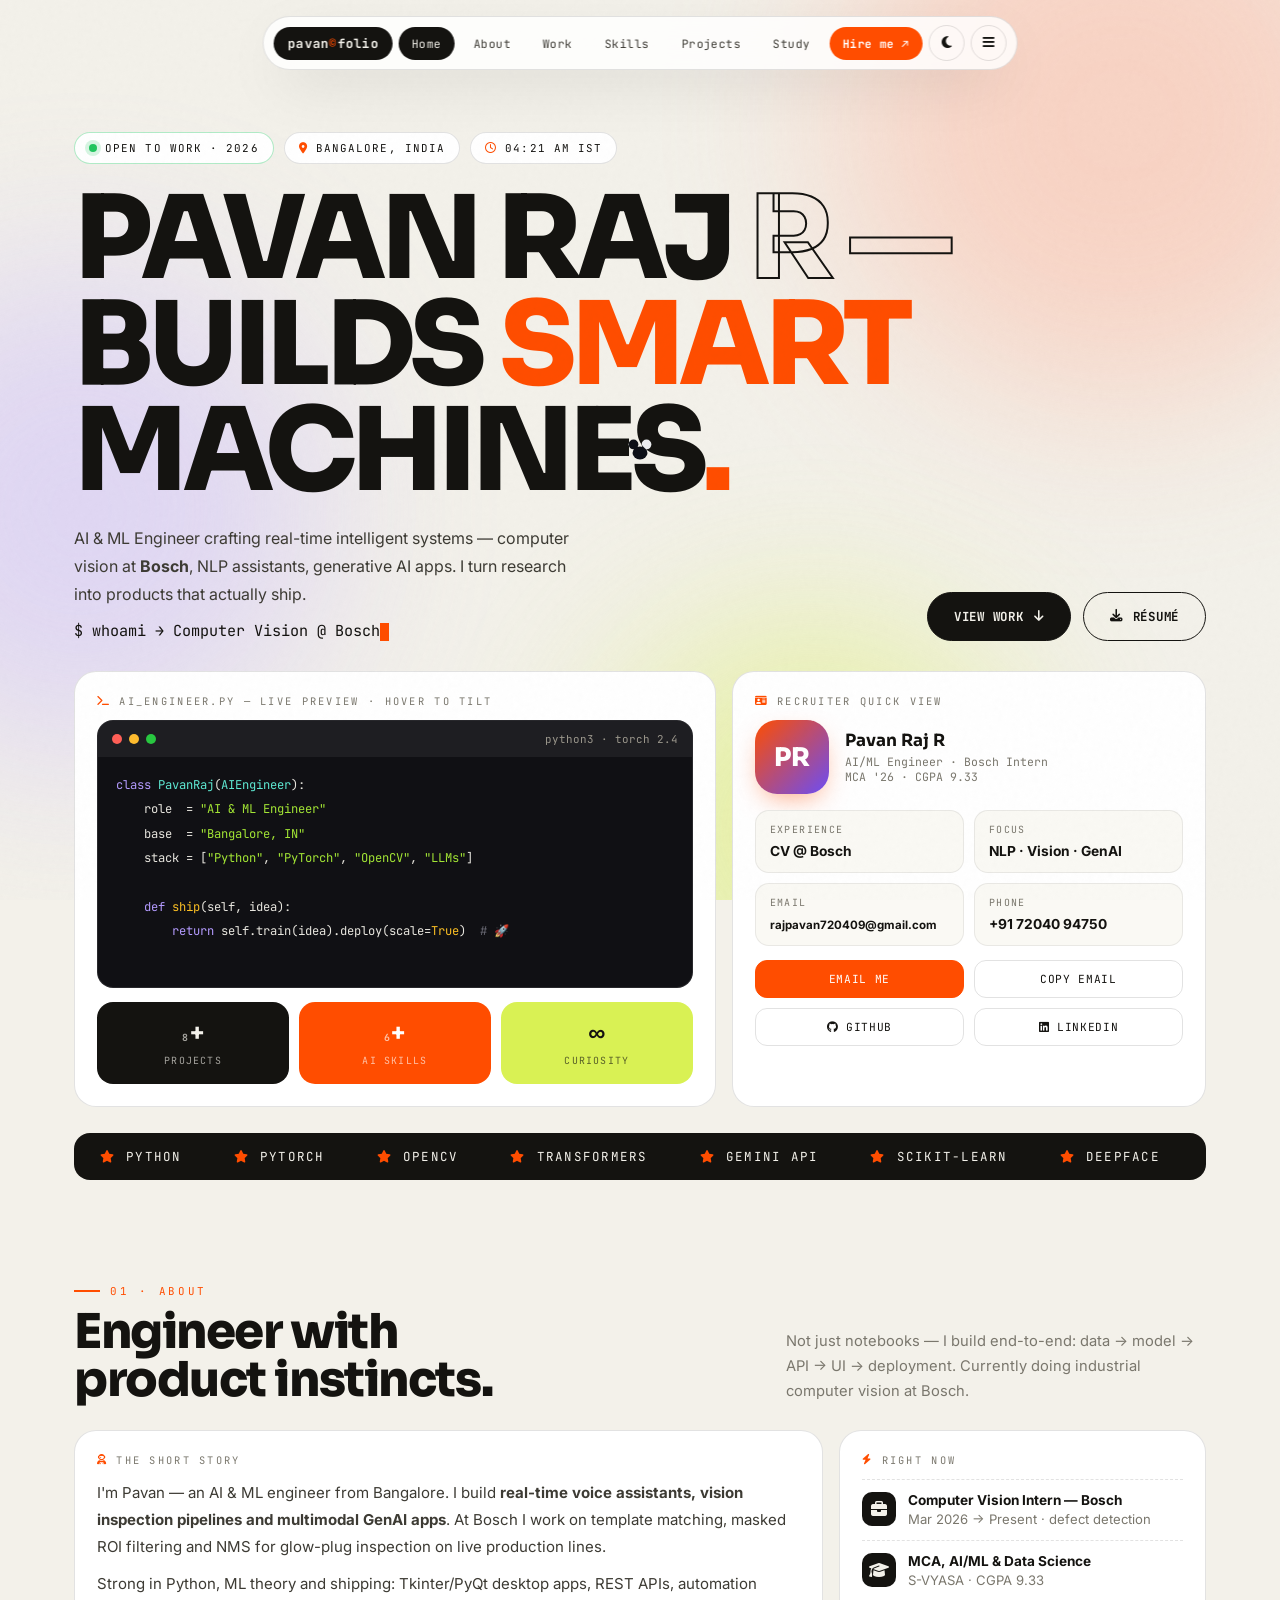
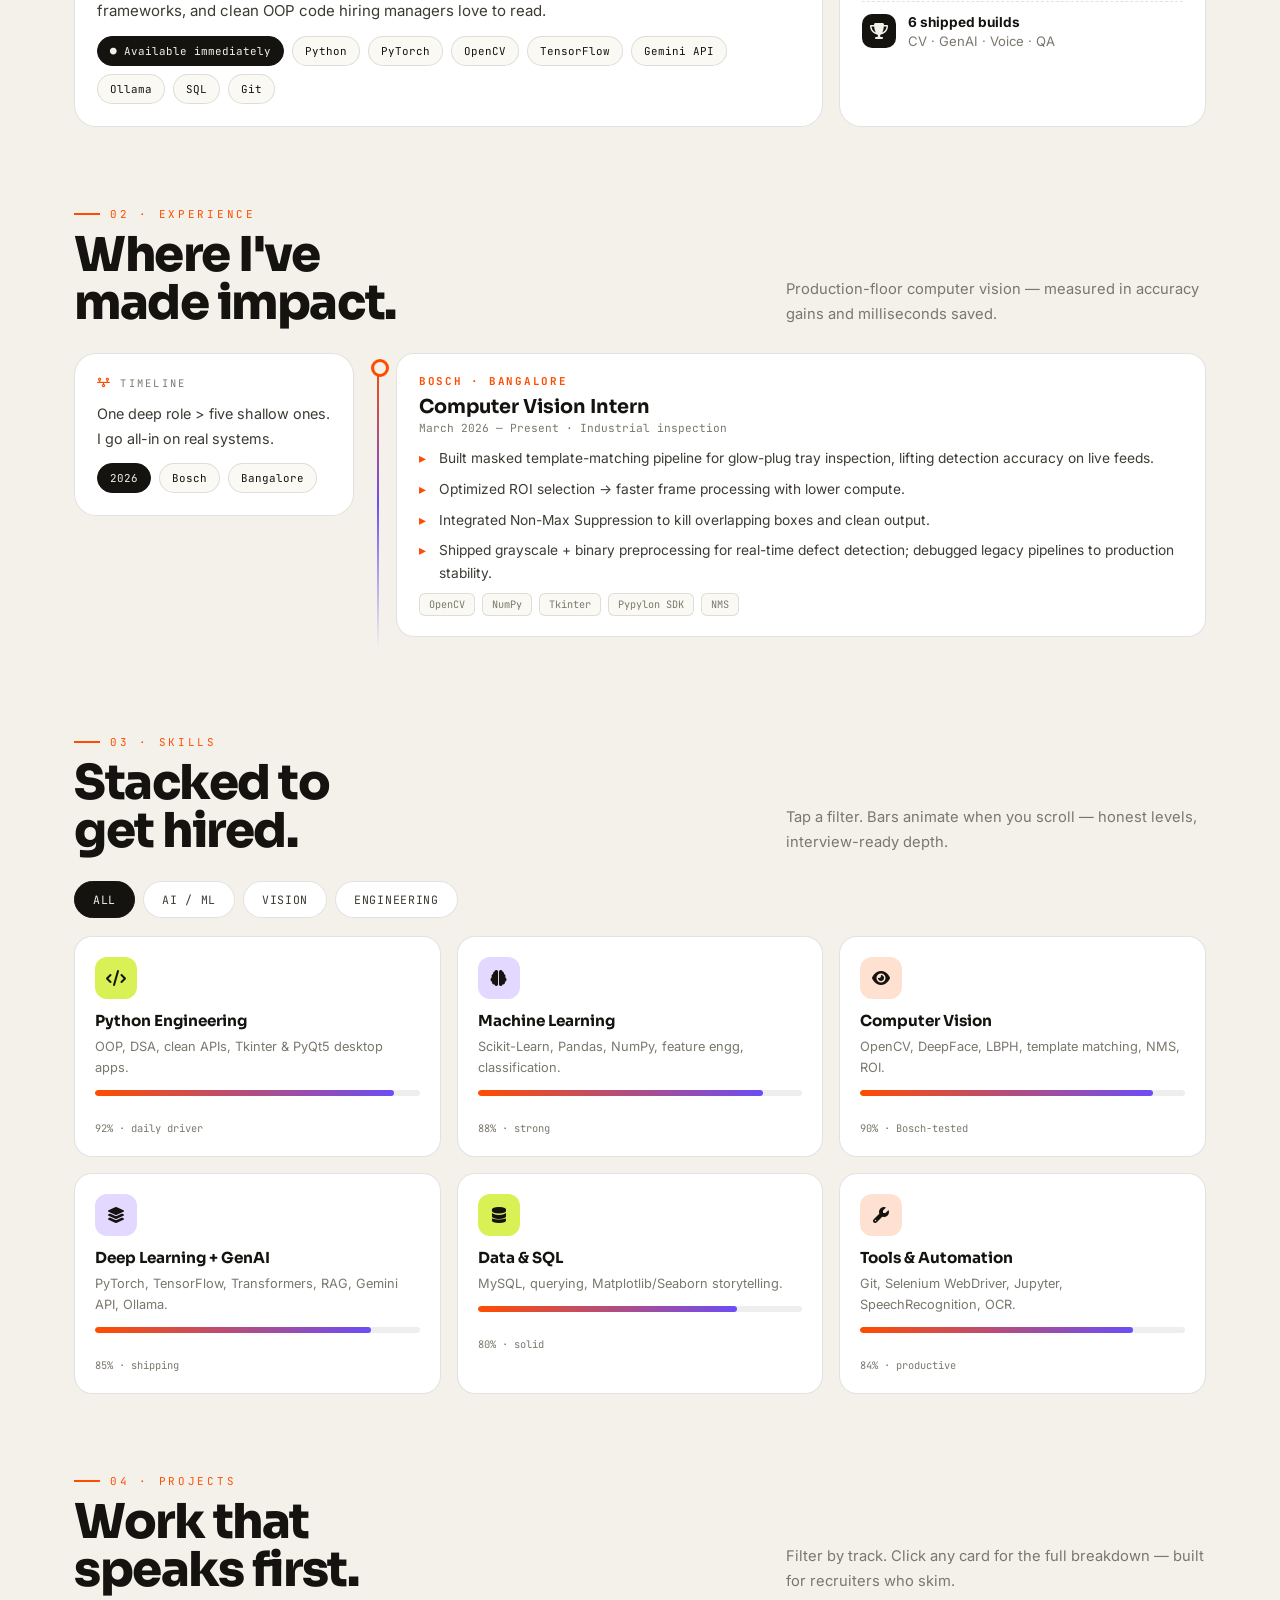
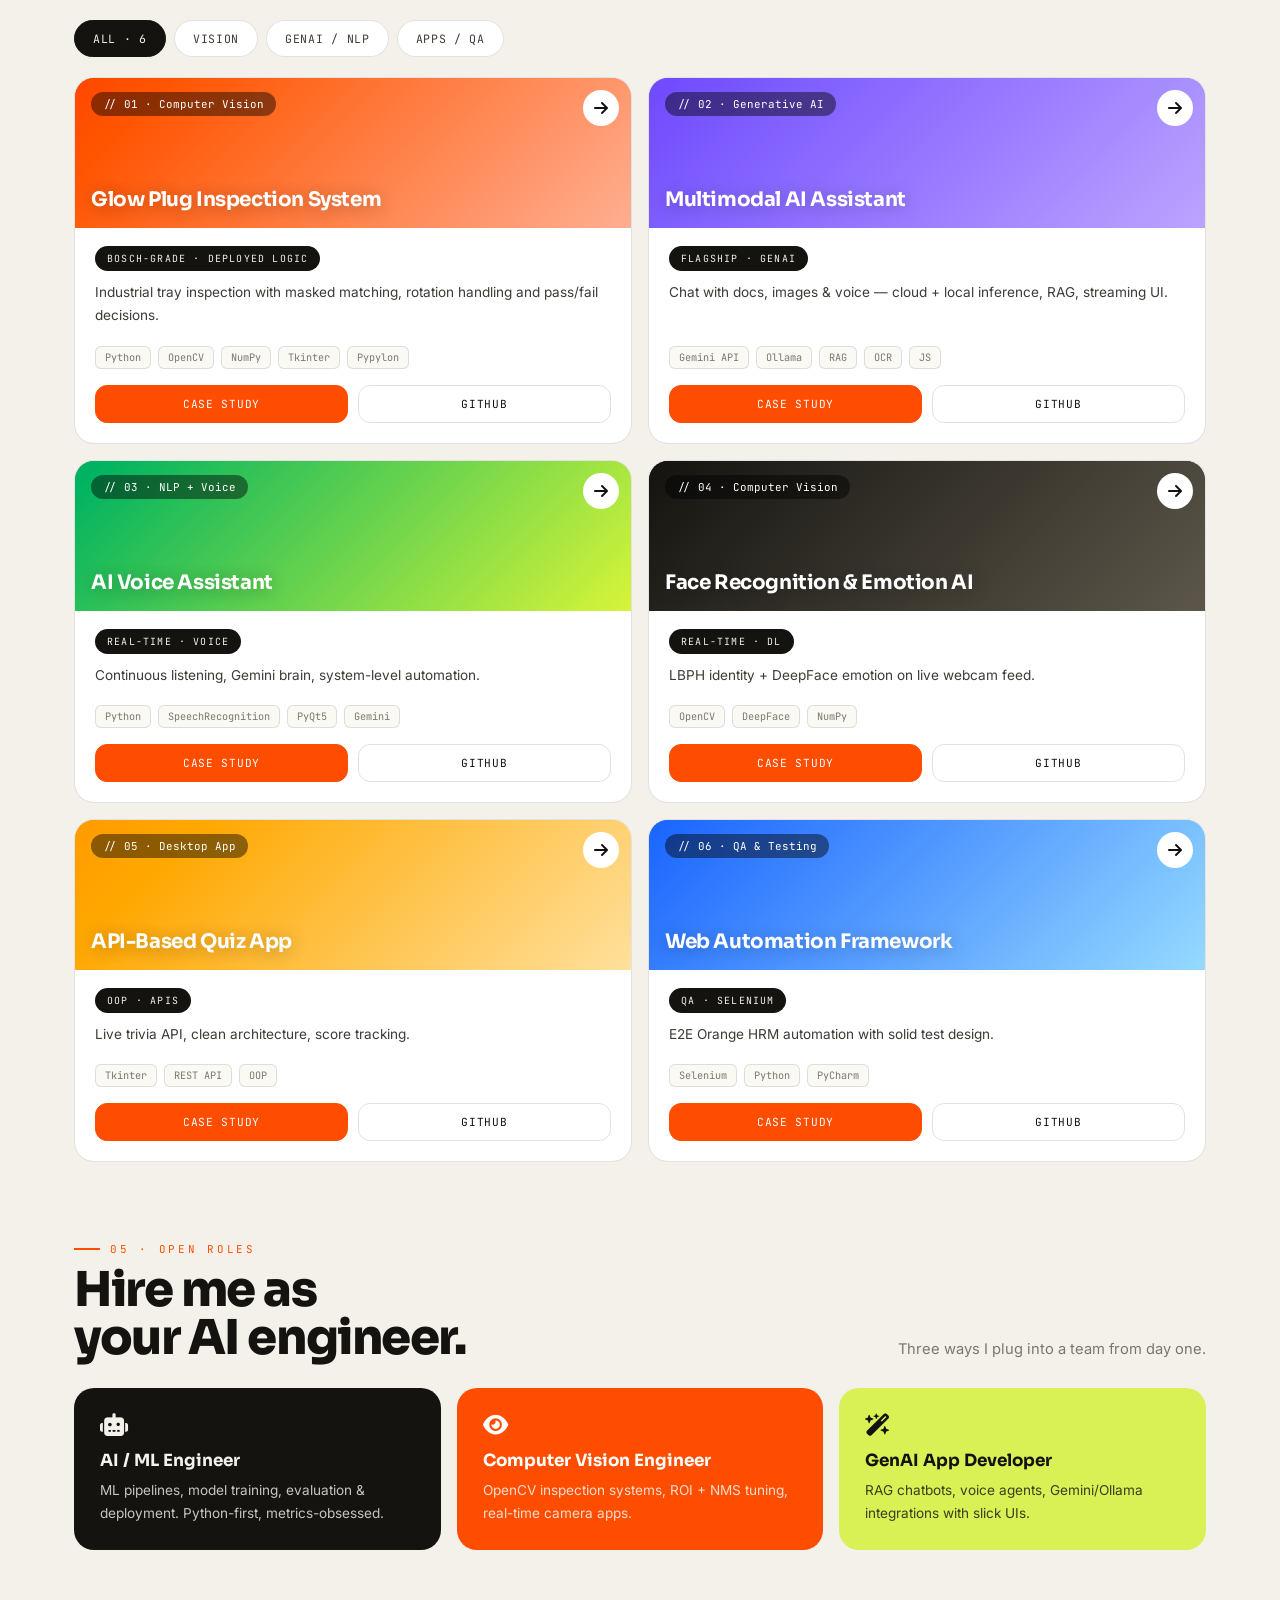
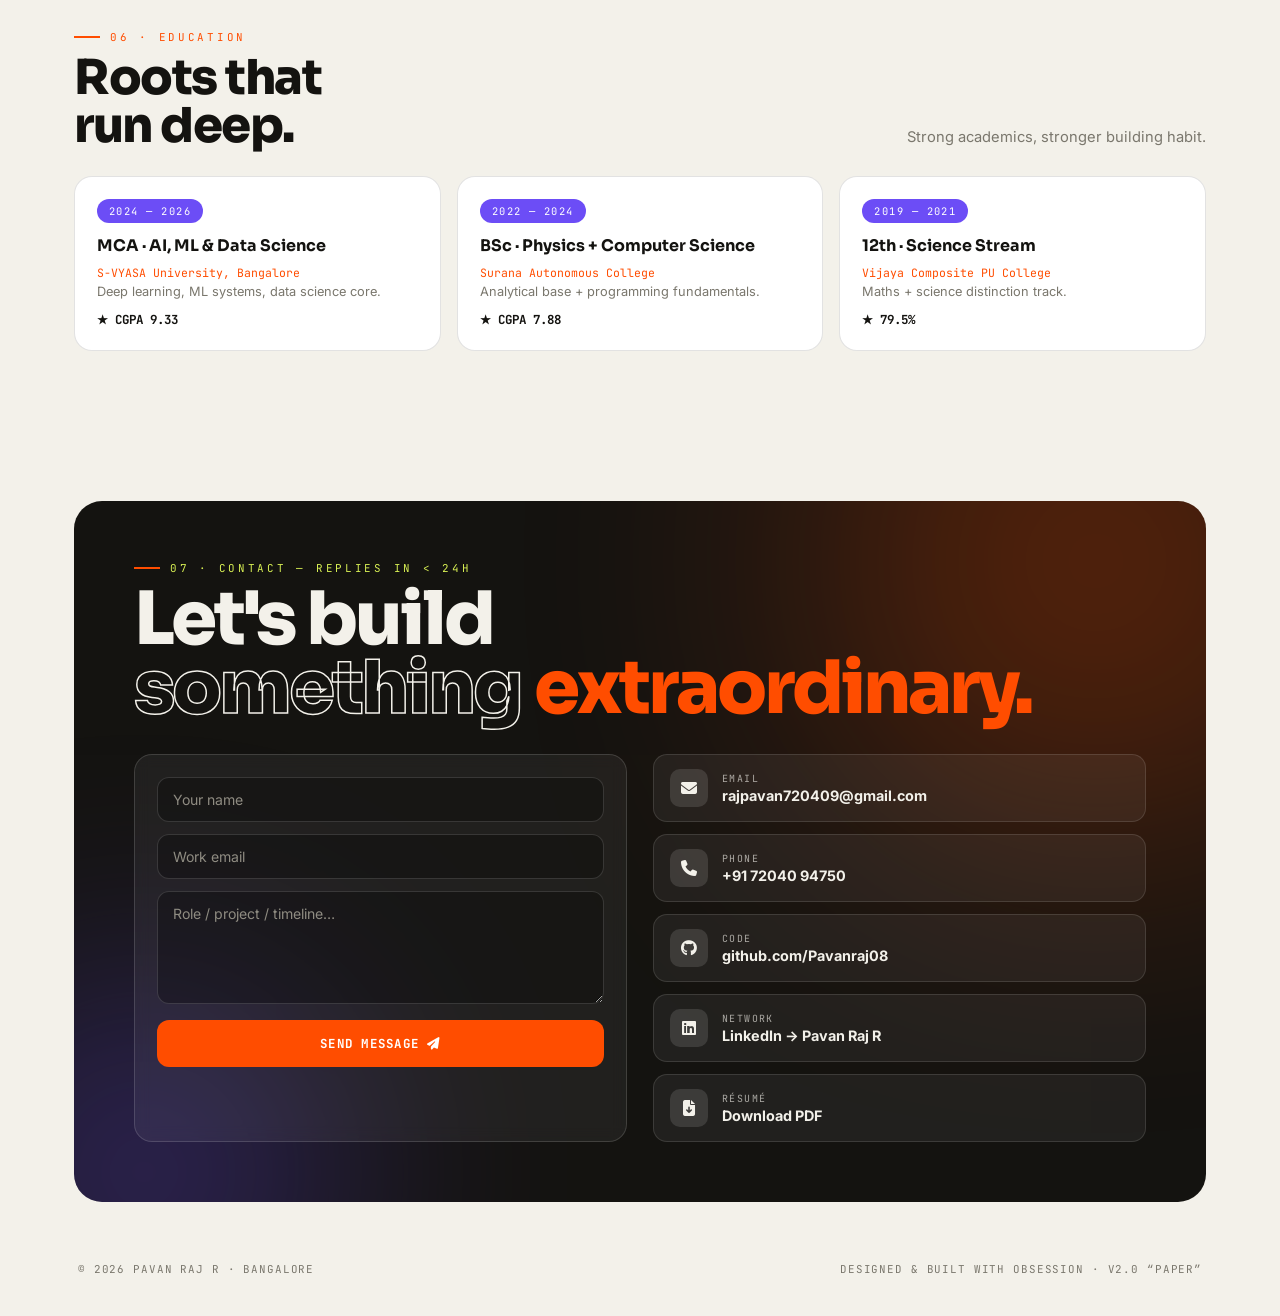
==== commit 1c250237: "Redesign portfolio: light premium Paper v2 with bento grid and Mickey cursor" ====
--- a/index.html
+++ b/index.html
@@ -1,2162 +1,562 @@
 <!DOCTYPE html>
-<html lang="en">
-
+<html lang="en" data-theme="light">
 <head>
-  <meta charset="UTF-8">
-  <meta name="viewport" content="width=device-width, initial-scale=1.0">
-  <meta name="description"
-    content="Pavan Raj R - AI & ML Engineer. Building real-time intelligent systems, computer vision, and scalable ML solutions.">
-  <title>Pavan Raj R | AI & ML Engineer</title>
-  <link rel="icon" type="image/png" href="favicon.png">
-  <link rel="apple-touch-icon" href="favicon.png">
-  <link rel="preconnect" href="https://fonts.googleapis.com">
-  <link rel="preconnect" href="https://fonts.gstatic.com" crossorigin>
-  <link
-    href="https://fonts.googleapis.com/css2?family=Space+Mono:wght@400;700&family=Syne:wght@400;500;700;800&display=swap"
-    rel="stylesheet">
-  <link rel="stylesheet" href="https://cdnjs.cloudflare.com/ajax/libs/font-awesome/6.4.0/css/all.min.css">
-
-  <style>
-    :root {
-      --bg: #050810;
-      --bg2: #080d1a;
-      --surface: rgba(255, 255, 255, 0.03);
-      --border: rgba(255, 255, 255, 0.07);
-      --border-glow: rgba(0, 212, 255, 0.25);
-      --cyan: #00d4ff;
-      --cyan-dim: rgba(0, 212, 255, 0.12);
-      --green: #00ff88;
-      --green-dim: rgba(0, 255, 136, 0.1);
-      --purple: #a855f7;
-      --purple-dim: rgba(168, 85, 247, 0.1);
-      --text: #e2e8f0;
-      --text-muted: #64748b;
-      --text-dim: #94a3b8;
-      --font-display: 'Syne', sans-serif;
-      --font-mono: 'Space Mono', monospace;
-    }
-
-    *,
-    *::before,
-    *::after {
-      box-sizing: border-box;
-      margin: 0;
-      padding: 0;
-    }
-
-    html {
-      scroll-behavior: smooth;
-    }
-
-    body {
-      font-family: var(--font-display);
-      background: var(--bg);
-      color: var(--text);
-      overflow-x: hidden;
-      cursor: none;
-    }
-
-    /* PRELOADER / INTRO ANIMATION */
-    #preloader {
-      position: fixed;
-      inset: 0;
-      z-index: 10000;
-      background: var(--bg);
-      display: flex;
-      align-items: center;
-      justify-content: center;
-      overflow: hidden;
-      transition: opacity 0.7s ease, visibility 0.7s ease;
-    }
-
-    #preloader.done {
-      opacity: 0;
-      visibility: hidden;
-      pointer-events: none;
-    }
-
-    .pre-stage {
-      position: absolute;
-      inset: 0;
-      display: flex;
-      flex-direction: column;
-      align-items: center;
-      justify-content: center;
-      transition: opacity 0.5s ease;
-    }
-
-    .pre-count {
-      font-family: var(--font-mono);
-      font-size: clamp(3.5rem, 11vw, 8rem);
-      font-weight: 700;
-      color: var(--text);
-      line-height: 1;
-      letter-spacing: -0.02em;
-      font-variant-numeric: tabular-nums;
-    }
-
-    .pre-count span {
-      font-size: 0.32em;
-      color: var(--cyan);
-      vertical-align: super;
-      margin-left: 4px;
-    }
-
-    .pre-label {
-      font-family: var(--font-mono);
-      font-size: 0.7rem;
-      letter-spacing: 0.35em;
-      text-transform: uppercase;
-      color: var(--text-muted);
-      margin-top: 0.6rem;
-    }
-
-    .pre-bar-wrap {
-      width: 200px;
-      height: 1px;
-      background: var(--border);
-      margin-top: 2.2rem;
-      overflow: hidden;
-    }
-
-    .pre-bar {
-      height: 100%;
-      width: 0%;
-      background: var(--cyan);
-      box-shadow: 0 0 12px var(--cyan);
-    }
-
-    .pre-name {
-      display: flex;
-      flex-wrap: wrap;
-      justify-content: center;
-      gap: 0.06em;
-      font-family: var(--font-display);
-      font-weight: 800;
-      font-size: clamp(2.4rem, 9vw, 6.5rem);
-      letter-spacing: -0.02em;
-      line-height: 1;
-    }
-
-    .pre-name .ch {
-      display: inline-block;
-      transform: translateY(50px) scale(0.85);
-      opacity: 0;
-      filter: blur(8px);
-      color: #fff;
-      text-shadow: 0 0 30px rgba(0, 212, 255, 0.6);
-      transition: transform 0.8s cubic-bezier(.16,1,.3,1), opacity 0.6s ease, filter 0.6s ease;
-    }
-
-    .pre-name.reveal .ch {
-      transform: translateY(0) scale(1);
-      opacity: 1;
-      filter: blur(0);
-    }
-
-    .pre-role {
-      font-family: var(--font-mono);
-      font-size: 0.8rem;
-      letter-spacing: 0.25em;
-      text-transform: uppercase;
-      color: var(--cyan);
-      margin-top: 1.2rem;
-      opacity: 0;
-      transform: translateY(12px);
-      transition: opacity 0.6s ease, transform 0.6s ease;
-    }
-
-    .pre-role.reveal {
-      opacity: 1;
-      transform: translateY(0);
-    }
-
-    #preloader .orb {
-      position: absolute;
-      width: 420px;
-      height: 420px;
-      background: var(--cyan);
-      border-radius: 50%;
-      filter: blur(100px);
-      opacity: 0.08;
-      top: 50%;
-      left: 50%;
-      transform: translate(-50%, -50%);
-      pointer-events: none;
-    }
-
-    /* CUSTOM CURSOR */
-    .cursor {
-      position: fixed;
-      width: 8px;
-      height: 8px;
-      background: var(--cyan);
-      border-radius: 50%;
-      pointer-events: none;
-      z-index: 9999;
-      transition: transform 0.1s;
-      mix-blend-mode: screen;
-    }
-
-    .cursor-ring {
-      position: fixed;
-      width: 36px;
-      height: 36px;
-      border: 1px solid rgba(0, 212, 255, 0.4);
-      border-radius: 50%;
-      pointer-events: none;
-      z-index: 9998;
-      transition: transform 0.15s, width 0.2s, height 0.2s;
-    }
-
-    /* SCROLL PROGRESS BAR */
-    .scroll-progress {
-      position: fixed;
-      top: 0;
-      left: 0;
-      height: 2px;
-      width: 0%;
-      background: linear-gradient(90deg, var(--cyan), var(--purple));
-      box-shadow: 0 0 10px rgba(0, 212, 255, 0.6);
-      z-index: 200;
-      transition: width 0.1s linear;
-    }
-
-    /* CANVAS */
-    #particles {
-      position: fixed;
-      inset: 0;
-      z-index: 0;
-      pointer-events: none;
-    }
-
-    /* NAV */
-    nav {
-      position: fixed;
-      top: 0;
-      left: 0;
-      right: 0;
-      z-index: 100;
-      padding: 1.2rem 4rem;
-      display: flex;
-      justify-content: space-between;
-      align-items: center;
-      border-bottom: 1px solid var(--border);
-      background: rgba(5, 8, 16, 0.85);
-      backdrop-filter: blur(20px);
-      -webkit-backdrop-filter: blur(20px);
-    }
-
-    .logo {
-      font-family: var(--font-mono);
-      font-size: 1rem;
-      color: var(--cyan);
-      letter-spacing: 0.05em;
-    }
-
-    .logo span {
-      color: var(--text-muted);
-    }
-
-    .nav-links {
-      display: flex;
-      gap: 2rem;
-      list-style: none;
-      align-items: center;
-    }
-
-    .nav-links a {
-      font-family: var(--font-mono);
-      font-size: 0.72rem;
-      letter-spacing: 0.1em;
-      text-transform: uppercase;
-      color: var(--text-muted);
-      text-decoration: none;
-      transition: color 0.2s;
-      position: relative;
-    }
-
-    .nav-links a:not(.nav-cta)::after {
-      content: '';
-      position: absolute;
-      left: 0;
-      bottom: -4px;
-      width: 100%;
-      height: 1px;
-      background: var(--cyan);
-      transform: scaleX(0);
-      transform-origin: right;
-      transition: transform 0.3s ease;
-    }
-
-    .nav-links a:not(.nav-cta):hover::after {
-      transform: scaleX(1);
-      transform-origin: left;
-    }
-
-    .nav-links a:hover {
-      color: var(--cyan);
-    }
-
-    nav {
-      opacity: 0;
-      transform: translateY(-16px);
-      animation: navDrop 0.7s cubic-bezier(.16, 1, .3, 1) forwards;
-      animation-delay: 3.3s;
-    }
-
-    @keyframes navDrop {
-      to {
-        opacity: 1;
-        transform: translateY(0);
-      }
-    }
-
-    .nav-cta {
-      background: var(--cyan) !important;
-      color: var(--bg) !important;
-      padding: 0.45rem 1.2rem;
-      border-radius: 3px;
-      font-weight: 700 !important;
-      transition: box-shadow 0.2s !important;
-    }
-
-    .nav-cta:hover {
-      box-shadow: 0 0 20px rgba(0, 212, 255, 0.4) !important;
-      color: var(--bg) !important;
-    }
-
-    /* SECTION BASE */
-    section,
-    header {
-      position: relative;
-      z-index: 1;
-    }
-
-    /* HERO */
-    .hero {
-      min-height: 100vh;
-      display: grid;
-      grid-template-columns: 1fr 1fr;
-      align-items: center;
-      padding: 0 4rem;
-      padding-top: 5rem;
-      gap: 4rem;
-    }
-
-    .hero-left {}
-
-    .status-pill {
-      display: inline-flex;
-      align-items: center;
-      gap: 8px;
-      background: var(--green-dim);
-      border: 1px solid rgba(0, 255, 136, 0.2);
-      border-radius: 100px;
-      padding: 5px 14px;
-      font-family: var(--font-mono);
-      font-size: 0.65rem;
-      letter-spacing: 0.1em;
-      color: var(--green);
-      text-transform: uppercase;
-      margin-bottom: 2rem;
-    }
-
-    .status-dot {
-      width: 6px;
-      height: 6px;
-      background: var(--green);
-      border-radius: 50%;
-      animation: blink 1.5s infinite;
-    }
-
-    @keyframes blink {
-
-      0%,
-      100% {
-        opacity: 1;
-      }
-
-      50% {
-        opacity: 0.2;
-      }
-    }
-
-    .hero-greeting {
-      font-family: var(--font-mono);
-      font-size: 0.8rem;
-      color: var(--text-muted);
-      letter-spacing: 0.15em;
-      text-transform: uppercase;
-      margin-bottom: 0.8rem;
-    }
-
-    .hero-name {
-      font-size: clamp(3rem, 5vw, 5rem);
-      font-weight: 800;
-      line-height: 1;
-      letter-spacing: -0.02em;
-      margin-bottom: 0.5rem;
-      background: linear-gradient(135deg, #fff 0%, var(--cyan) 100%);
-      -webkit-background-clip: text;
-      -webkit-text-fill-color: transparent;
-      background-clip: text;
-    }
-
-    .hero-title {
-      font-family: var(--font-mono);
-      font-size: 1rem;
-      color: var(--cyan);
-      letter-spacing: 0.08em;
-      margin-bottom: 1.5rem;
-    }
-
-    .hero-title .cursor-blink {
-      animation: cursorBlink 1s infinite;
-      color: var(--cyan);
-      -webkit-text-fill-color: var(--cyan);
-    }
-
-    @keyframes cursorBlink {
-
-      0%,
-      100% {
-        opacity: 1;
-      }
-
-      50% {
-        opacity: 0;
-      }
-    }
-
-    .hero-desc {
-      font-size: 0.95rem;
-      color: var(--text-dim);
-      line-height: 1.8;
-      max-width: 480px;
-      margin-bottom: 2.5rem;
-      font-weight: 400;
-    }
-
-    .hero-btns {
-      display: flex;
-      gap: 1rem;
-      align-items: center;
-      flex-wrap: wrap;
-    }
-
-    .btn-primary {
-      display: inline-flex;
-      align-items: center;
-      gap: 8px;
-      background: var(--cyan);
-      color: var(--bg);
-      padding: 0.75rem 1.8rem;
-      border-radius: 4px;
-      font-family: var(--font-mono);
-      font-size: 0.75rem;
-      letter-spacing: 0.08em;
-      text-transform: uppercase;
-      text-decoration: none;
-      font-weight: 700;
-      transition: box-shadow 0.25s, transform 0.15s ease-out;
-    }
-
-    .btn-primary:hover {
-      box-shadow: 0 0 30px rgba(0, 212, 255, 0.5);
-      transform: translateY(-2px);
-    }
-
-    .btn-secondary {
-      display: inline-flex;
-      align-items: center;
-      gap: 8px;
-      border: 1px solid var(--border-glow);
-      color: var(--cyan);
-      padding: 0.73rem 1.8rem;
-      border-radius: 4px;
-      font-family: var(--font-mono);
-      font-size: 0.75rem;
-      letter-spacing: 0.08em;
-      text-transform: uppercase;
-      text-decoration: none;
-      transition: background 0.25s, transform 0.15s ease-out;
-    }
-
-    .btn-secondary:hover {
-      background: var(--cyan-dim);
-      transform: translateY(-2px);
-    }
-
-    .social-row {
-      display: flex;
-      gap: 1rem;
-      margin-top: 1.5rem;
-    }
-
-    .social-row a {
-      width: 40px;
-      height: 40px;
-      border: 1px solid var(--border);
-      border-radius: 4px;
-      display: flex;
-      align-items: center;
-      justify-content: center;
-      color: var(--text-muted);
-      text-decoration: none;
-      font-size: 0.9rem;
-      transition: all 0.2s;
-    }
-
-    .social-row a:hover {
-      border-color: var(--cyan);
-      color: var(--cyan);
-      background: var(--cyan-dim);
-      box-shadow: 0 0 15px rgba(0, 212, 255, 0.2);
-    }
-
-    /* HERO RIGHT — Code terminal */
-    .hero-right {
-      display: flex;
-      flex-direction: column;
-      gap: 1.2rem;
-    }
-
-    .terminal {
-      background: rgba(0, 0, 0, 0.6);
-      border: 1px solid var(--border);
-      border-radius: 8px;
-      overflow: hidden;
-      backdrop-filter: blur(10px);
-    }
-
-    .terminal-bar {
-      background: rgba(255, 255, 255, 0.05);
-      padding: 0.6rem 1rem;
-      display: flex;
-      align-items: center;
-      gap: 8px;
-      border-bottom: 1px solid var(--border);
-    }
-
-    .dot {
-      width: 10px;
-      height: 10px;
-      border-radius: 50%;
-    }
-
-    .dot-r {
-      background: #ff5f57;
-    }
-
-    .dot-y {
-      background: #ffbd2e;
-    }
-
-    .dot-g {
-      background: #28ca41;
-    }
-
-    .terminal-title {
-      font-family: var(--font-mono);
-      font-size: 0.65rem;
-      color: var(--text-muted);
-      margin-left: auto;
-      letter-spacing: 0.05em;
-    }
-
-    .terminal-body {
-      padding: 1.2rem 1.5rem;
-      font-family: var(--font-mono);
-      font-size: 0.75rem;
-      line-height: 2;
-    }
-
-    .ln {
-      display: block;
-    }
-
-    .kw {
-      color: var(--purple);
-    }
-
-    .cl {
-      color: var(--cyan);
-    }
-
-    .fn {
-      color: #fbbf24;
-    }
-
-    .st {
-      color: var(--green);
-    }
-
-    .cm {
-      color: #475569;
-    }
-
-    .num {
-      color: #fb923c;
-    }
-
-    /* Stats row */
-    .stats-row {
-      display: grid;
-      grid-template-columns: repeat(3, 1fr);
-      gap: 0.8rem;
-    }
-
-    .stat-card {
-      background: var(--surface);
-      border: 1px solid var(--border);
-      border-radius: 8px;
-      padding: 1rem;
-      text-align: center;
-      transition: border-color 0.2s;
-    }
-
-    .stat-card:hover {
-      border-color: var(--border-glow);
-    }
-
-    .stat-num {
-      font-family: var(--font-mono);
-      font-size: 1.6rem;
-      font-weight: 700;
-      color: var(--cyan);
-      display: block;
-    }
-
-    .stat-card {
-      opacity: 0;
-      transform: translateY(16px) scale(0.94);
-      transition: opacity 0.6s ease, transform 0.6s cubic-bezier(.16, 1, .3, 1), border-color 0.2s;
-    }
-
-    .stat-card.visible {
-      opacity: 1;
-      transform: translateY(0) scale(1);
-    }
-
-    .stat-card:nth-child(1) {
-      transition-delay: 0.05s;
-    }
-
-    .stat-card:nth-child(2) {
-      transition-delay: 0.15s;
-    }
-
-    .stat-card:nth-child(3) {
-      transition-delay: 0.25s;
-    }
-
-    .stat-label {
-      font-size: 0.65rem;
-      color: var(--text-muted);
-      letter-spacing: 0.08em;
-      text-transform: uppercase;
-      margin-top: 2px;
-    }
-
-    /* SECTIONS */
-    .section {
-      padding: 6rem 4rem;
-      border-top: 1px solid var(--border);
-    }
-
-    .section-label {
-      font-family: var(--font-mono);
-      font-size: 0.65rem;
-      letter-spacing: 0.2em;
-      text-transform: uppercase;
-      color: var(--cyan);
-      margin-bottom: 0.5rem;
-      opacity: 0;
-      transform: translateX(-14px);
-      transition: opacity 0.6s ease, transform 0.6s ease;
-    }
-
-    .section-label.visible {
-      opacity: 1;
-      transform: translateX(0);
-    }
-
-    .section-title {
-      font-size: clamp(2rem, 3vw, 2.8rem);
-      font-weight: 800;
-      letter-spacing: -0.02em;
-      color: var(--text);
-      margin-bottom: 3rem;
-      position: relative;
-      display: inline-block;
-      clip-path: inset(0 100% 0 0);
-      transition: clip-path 0.9s cubic-bezier(.16, 1, .3, 1);
-    }
-
-    .section-title.visible {
-      clip-path: inset(0 0 0 0);
-    }
-
-    .section-title::after {
-      content: '';
-      position: absolute;
-      left: 0;
-      bottom: -6px;
-      height: 2px;
-      width: 100%;
-      background: linear-gradient(90deg, var(--cyan), transparent);
-      transform: scaleX(0);
-      transform-origin: left;
-      transition: transform 1.1s cubic-bezier(.16, 1, .3, 1) 0.15s;
-    }
-
-    .section-title.visible::after {
-      transform: scaleX(1);
-    }
-
-    .section-title span {
-      color: var(--cyan);
-    }
-
-    /* ABOUT */
-    .about-grid {
-      display: grid;
-      grid-template-columns: 1fr 1fr;
-      gap: 3rem;
-      align-items: start;
-    }
-
-    .about-text p {
-      color: var(--text-dim);
-      line-height: 1.9;
-      font-size: 0.95rem;
-      margin-bottom: 1.2rem;
-      font-weight: 400;
-    }
-
-    .about-highlights {
-      display: flex;
-      flex-direction: column;
-      gap: 1rem;
-    }
-
-    .highlight-item {
-      background: var(--surface);
-      border: 1px solid var(--border);
-      border-left: 3px solid var(--cyan);
-      border-radius: 0 6px 6px 0;
-      padding: 1rem 1.2rem;
-      transition: background 0.2s;
-    }
-
-    .highlight-item:hover {
-      background: var(--cyan-dim);
-    }
-
-    .highlight-item strong {
-      display: block;
-      font-size: 0.8rem;
-      color: var(--cyan);
-      margin-bottom: 4px;
-      font-family: var(--font-mono);
-      letter-spacing: 0.05em;
-    }
-
-    .highlight-item span {
-      font-size: 0.82rem;
-      color: var(--text-dim);
-    }
-
-    /* EXPERIENCE */
-    .timeline {
-      position: relative;
-    }
-
-    .timeline::before {
-      content: '';
-      position: absolute;
-      left: 16px;
-      top: 0;
-      bottom: 0;
-      width: 1px;
-      background: linear-gradient(to bottom, var(--cyan), transparent);
-      transform: scaleY(0);
-      transform-origin: top;
-      transition: transform 1.2s cubic-bezier(.16, 1, .3, 1);
-    }
-
-    .timeline.visible::before {
-      transform: scaleY(1);
-    }
-
-    .timeline-item {
-      display: flex;
-      gap: 2rem;
-      margin-bottom: 2.5rem;
-      position: relative;
-      padding-left: 1rem;
-      opacity: 0;
-      transform: translateX(-24px);
-      transition: opacity 0.6s ease 0.2s, transform 0.6s cubic-bezier(.16, 1, .3, 1) 0.2s;
-    }
-
-    .timeline.visible .timeline-item {
-      opacity: 1;
-      transform: translateX(0);
-    }
-
-    .tl-dot {
-      flex-shrink: 0;
-      width: 32px;
-      height: 32px;
-      border: 2px solid var(--cyan);
-      border-radius: 50%;
-      background: var(--bg);
-      display: flex;
-      align-items: center;
-      justify-content: center;
-      position: relative;
-      z-index: 1;
-    }
-
-    .tl-dot::after {
-      content: '';
-      width: 10px;
-      height: 10px;
-      background: var(--cyan);
-      border-radius: 50%;
-      animation: pulse-dot 2s infinite;
-    }
-
-    @keyframes pulse-dot {
-
-      0%,
-      100% {
-        transform: scale(1);
-        opacity: 1;
-      }
-
-      50% {
-        transform: scale(1.5);
-        opacity: 0.5;
-      }
-    }
-
-    .tl-card {
-      flex: 1;
-      background: var(--surface);
-      border: 1px solid var(--border);
-      border-radius: 8px;
-      padding: 1.5rem 1.8rem;
-      transition: border-color 0.25s, transform 0.25s;
-    }
-
-    .tl-card:hover {
-      border-color: var(--border-glow);
-      transform: translateX(4px);
-    }
-
-    .tl-company {
-      font-family: var(--font-mono);
-      font-size: 0.65rem;
-      color: var(--cyan);
-      letter-spacing: 0.1em;
-      text-transform: uppercase;
-      margin-bottom: 4px;
-    }
-
-    .tl-role {
-      font-size: 1.15rem;
-      font-weight: 700;
-      color: var(--text);
-      margin-bottom: 4px;
-    }
-
-    .tl-date {
-      font-family: var(--font-mono);
-      font-size: 0.65rem;
-      color: var(--text-muted);
-      letter-spacing: 0.05em;
-      margin-bottom: 1rem;
-    }
-
-    .tl-list {
-      list-style: none;
-      display: flex;
-      flex-direction: column;
-      gap: 0.5rem;
-    }
-
-    .tl-list li {
-      font-size: 0.85rem;
-      color: var(--text-dim);
-      line-height: 1.6;
-      padding-left: 1rem;
-      position: relative;
-    }
-
-    .tl-list li::before {
-      content: '▸';
-      position: absolute;
-      left: 0;
-      color: var(--cyan);
-      font-size: 0.65rem;
-      top: 3px;
-    }
-
-    /* SKILLS */
-    .skills-tabs {
-      display: flex;
-      gap: 0.5rem;
-      margin-bottom: 2rem;
-      border-bottom: 1px solid var(--border);
-      padding-bottom: 1rem;
-    }
-
-    .tab-btn {
-      font-family: var(--font-mono);
-      font-size: 0.7rem;
-      letter-spacing: 0.08em;
-      text-transform: uppercase;
-      background: transparent;
-      border: 1px solid var(--border);
-      color: var(--text-muted);
-      padding: 0.4rem 1rem;
-      border-radius: 4px;
-      cursor: none;
-      transition: all 0.2s;
-    }
-
-    .tab-btn.active,
-    .tab-btn:hover {
-      background: var(--cyan-dim);
-      border-color: var(--border-glow);
-      color: var(--cyan);
-    }
-
-    .skills-grid {
-      display: grid;
-      grid-template-columns: repeat(auto-fit, minmax(240px, 1fr));
-      gap: 1.2rem;
-    }
-
-    .skill-card {
-      background: var(--surface);
-      border: 1px solid var(--border);
-      border-radius: 8px;
-      padding: 1.4rem;
-      transition: border-color 0.25s, transform 0.25s, opacity 0.6s ease, box-shadow 0.25s;
-      position: relative;
-      overflow: hidden;
-      opacity: 0;
-      transform: translateY(24px);
-      transform-style: preserve-3d;
-      perspective: 600px;
-    }
-
-    .reveal.visible .skill-card {
-      opacity: 1;
-      transform: translateY(0);
-    }
-
-    .skill-card:nth-child(1) {
-      transition-delay: 0.05s;
-    }
-
-    .skill-card:nth-child(2) {
-      transition-delay: 0.1s;
-    }
-
-    .skill-card:nth-child(3) {
-      transition-delay: 0.15s;
-    }
-
-    .skill-card:nth-child(4) {
-      transition-delay: 0.2s;
-    }
-
-    .skill-card:nth-child(5) {
-      transition-delay: 0.25s;
-    }
-
-    .skill-card:nth-child(6) {
-      transition-delay: 0.3s;
-    }
-
-    .skill-card::before {
-      content: '';
-      position: absolute;
-      top: 0;
-      left: 0;
-      right: 0;
-      height: 2px;
-      background: linear-gradient(90deg, var(--cyan), var(--purple));
-      transform: scaleX(0);
-      transform-origin: left;
-      transition: transform 0.3s;
-    }
-
-    .skill-card:hover {
-      border-color: var(--border-glow);
-      transform: translateY(-4px);
-    }
-
-    .skill-card:hover::before {
-      transform: scaleX(1);
-    }
-
-    .skill-icon {
-      width: 40px;
-      height: 40px;
-      background: var(--cyan-dim);
-      border: 1px solid var(--border-glow);
-      border-radius: 8px;
-      display: flex;
-      align-items: center;
-      justify-content: center;
-      font-size: 1rem;
-      color: var(--cyan);
-      margin-bottom: 1rem;
-    }
-
-    .skill-card h3 {
-      font-size: 0.85rem;
-      font-weight: 700;
-      color: var(--text);
-      margin-bottom: 0.5rem;
-      letter-spacing: 0.02em;
-    }
-
-    .skill-card p {
-      font-size: 0.78rem;
-      color: var(--text-muted);
-      line-height: 1.7;
-    }
-
-    /* PROJECTS */
-    .projects-grid {
-      display: grid;
-      grid-template-columns: repeat(2, 1fr);
-      gap: 1.5rem;
-    }
-
-    .project-card {
-      background: var(--surface);
-      border: 1px solid var(--border);
-      border-radius: 10px;
-      padding: 1.8rem;
-      position: relative;
-      overflow: hidden;
-      transition: border-color 0.3s, transform 0.3s, opacity 0.6s ease, box-shadow 0.3s;
-      cursor: none;
-      opacity: 0;
-      transform: translateY(28px);
-      will-change: transform;
-    }
-
-    .projects-grid.visible .project-card {
-      opacity: 1;
-      transform: translateY(0);
-    }
-
-    .project-card:nth-child(1) {
-      transition-delay: 0.05s;
-    }
-
-    .project-card:nth-child(2) {
-      transition-delay: 0.1s;
-    }
-
-    .project-card:nth-child(3) {
-      transition-delay: 0.15s;
-    }
-
-    .project-card:nth-child(4) {
-      transition-delay: 0.2s;
-    }
-
-    .project-card:nth-child(5) {
-      transition-delay: 0.25s;
-    }
-
-    .project-card:nth-child(6) {
-      transition-delay: 0.3s;
-    }
-
-    .project-card::after {
-      content: '';
-      position: absolute;
-      inset: 0;
-      background: radial-gradient(circle at var(--mx, 50%) var(--my, 50%), rgba(0, 212, 255, 0.06) 0%, transparent 60%);
-      pointer-events: none;
-      opacity: 0;
-      transition: opacity 0.3s;
-    }
-
-    .project-card:hover {
-      border-color: var(--border-glow);
-      transform: translateY(-4px);
-    }
-
-    .project-card:hover::after {
-      opacity: 1;
-    }
-
-    .project-num {
-      font-family: var(--font-mono);
-      font-size: 0.65rem;
-      color: var(--text-muted);
-      letter-spacing: 0.1em;
-      margin-bottom: 0.8rem;
-    }
-
-    .project-header {
-      display: flex;
-      justify-content: space-between;
-      align-items: flex-start;
-      margin-bottom: 0.8rem;
-      gap: 1rem;
-    }
-
-    .project-name {
-      font-size: 1.1rem;
-      font-weight: 700;
-      color: var(--text);
-      letter-spacing: -0.01em;
-    }
-
-    .badge {
-      font-family: var(--font-mono);
-      font-size: 0.58rem;
-      letter-spacing: 0.08em;
-      text-transform: uppercase;
-      padding: 4px 10px;
-      border-radius: 100px;
-      flex-shrink: 0;
-    }
-
-    .badge-nlp {
-      background: var(--purple-dim);
-      color: var(--purple);
-      border: 1px solid rgba(168, 85, 247, 0.2);
-    }
-
-    .badge-cv {
-      background: var(--cyan-dim);
-      color: var(--cyan);
-      border: 1px solid var(--border-glow);
-    }
-
-    .badge-app {
-      background: rgba(251, 191, 36, 0.1);
-      color: #fbbf24;
-      border: 1px solid rgba(251, 191, 36, 0.2);
-    }
-
-    .badge-qa {
-      background: var(--green-dim);
-      color: var(--green);
-      border: 1px solid rgba(0, 255, 136, 0.2);
-    }
-
-    .project-desc {
-      font-size: 0.83rem;
-      color: var(--text-dim);
-      line-height: 1.7;
-      margin-bottom: 1.2rem;
-    }
-
-    .tech-tags {
-      display: flex;
-      gap: 0.5rem;
-      flex-wrap: wrap;
-    }
-
-    .tech-tag {
-      font-family: var(--font-mono);
-      font-size: 0.6rem;
-      letter-spacing: 0.05em;
-      background: rgba(255, 255, 255, 0.04);
-      border: 1px solid var(--border);
-      border-radius: 3px;
-      padding: 3px 8px;
-      color: var(--text-muted);
-    }
-
-    /* EDUCATION */
-    .edu-grid {
-      display: flex;
-      flex-direction: column;
-      gap: 1.2rem;
-    }
-
-    .edu-card {
-      background: var(--surface);
-      border: 1px solid var(--border);
-      border-radius: 8px;
-      padding: 1.5rem 1.8rem;
-      display: grid;
-      grid-template-columns: auto 1fr auto;
-      gap: 1.5rem;
-      align-items: center;
-      transition: border-color 0.25s, opacity 0.6s ease, transform 0.6s cubic-bezier(.16, 1, .3, 1);
-      opacity: 0;
-      transform: translateY(20px);
-    }
-
-    .edu-grid.visible .edu-card {
-      opacity: 1;
-      transform: translateY(0);
-    }
-
-    .edu-card:nth-child(1) {
-      transition-delay: 0.05s;
-    }
-
-    .edu-card:nth-child(2) {
-      transition-delay: 0.15s;
-    }
-
-    .edu-card:nth-child(3) {
-      transition-delay: 0.25s;
-    }
-
-    .edu-card:hover {
-      border-color: var(--border-glow);
-    }
-
-    .edu-year {
-      font-family: var(--font-mono);
-      font-size: 0.65rem;
-      color: var(--cyan);
-      letter-spacing: 0.05em;
-      writing-mode: vertical-rl;
-      text-orientation: mixed;
-      transform: rotate(180deg);
-      text-transform: uppercase;
-    }
-
-    .edu-degree {
-      font-size: 1rem;
-      font-weight: 700;
-      color: var(--text);
-      margin-bottom: 3px;
-    }
-
-    .edu-spec {
-      font-size: 0.8rem;
-      color: var(--cyan);
-      font-family: var(--font-mono);
-      margin-bottom: 4px;
-    }
-
-    .edu-school {
-      font-size: 0.8rem;
-      color: var(--text-muted);
-    }
-
-    .edu-grade {
-      font-family: var(--font-mono);
-      font-size: 0.75rem;
-      color: var(--green);
-      text-align: right;
-      flex-shrink: 0;
-    }
-
-    /* CONTACT / FOOTER */
-    .contact-section {
-      padding: 6rem 4rem;
-      border-top: 1px solid var(--border);
-      text-align: center;
-    }
-
-    .contact-headline {
-      font-size: clamp(2.5rem, 4vw, 4rem);
-      font-weight: 800;
-      letter-spacing: -0.03em;
-      margin-bottom: 1rem;
-      background: linear-gradient(135deg, #fff 0%, var(--cyan) 100%);
-      -webkit-background-clip: text;
-      -webkit-text-fill-color: transparent;
-      background-clip: text;
-    }
-
-    .contact-sub {
-      font-size: 0.9rem;
-      color: var(--text-muted);
-      margin-bottom: 3rem;
-      max-width: 500px;
-      margin-left: auto;
-      margin-right: auto;
-      line-height: 1.7;
-    }
-
-    .contact-form {
-      max-width: 560px;
-      margin: 0 auto 3rem;
-      background: var(--surface);
-      border: 1px solid var(--border);
-      border-radius: 12px;
-      padding: 2rem;
-      text-align: left;
-    }
-
-    .form-row {
-      margin-bottom: 1rem;
-    }
-
-    .form-row input,
-    .form-row textarea {
-      width: 100%;
-      background: rgba(0, 0, 0, 0.3);
-      border: 1px solid var(--border);
-      border-radius: 6px;
-      padding: 0.8rem 1rem;
-      color: var(--text);
-      font-family: var(--font-display);
-      font-size: 0.85rem;
-      outline: none;
-      transition: border-color 0.2s, box-shadow 0.2s;
-      resize: none;
-    }
-
-    .form-row input:focus,
-    .form-row textarea:focus {
-      border-color: var(--border-glow);
-      box-shadow: 0 0 15px rgba(0, 212, 255, 0.1);
-    }
-
-    .form-row input::placeholder,
-    .form-row textarea::placeholder {
-      color: var(--text-muted);
-    }
-
-    .btn-form {
-      width: 100%;
-      background: var(--cyan);
-      color: var(--bg);
-      border: none;
-      padding: 0.9rem;
-      border-radius: 6px;
-      font-family: var(--font-mono);
-      font-size: 0.75rem;
-      letter-spacing: 0.1em;
-      text-transform: uppercase;
-      font-weight: 700;
-      cursor: none;
-      transition: box-shadow 0.2s, transform 0.15s ease-out;
-    }
-
-    .btn-form:hover {
-      box-shadow: 0 0 30px rgba(0, 212, 255, 0.4);
-    }
-
-    .contact-links {
-      display: flex;
-      justify-content: center;
-      gap: 2rem;
-      flex-wrap: wrap;
-      margin-bottom: 3rem;
-    }
-
-    .contact-link {
-      display: flex;
-      align-items: center;
-      gap: 8px;
-      font-family: var(--font-mono);
-      font-size: 0.75rem;
-      color: var(--text-muted);
-      text-decoration: none;
-      letter-spacing: 0.05em;
-      transition: color 0.2s;
-    }
-
-    .contact-link i {
-      color: var(--cyan);
-    }
-
-    .contact-link:hover {
-      color: var(--cyan);
-    }
-
-    .footer-bottom {
-      border-top: 1px solid var(--border);
-      padding-top: 2rem;
-      font-family: var(--font-mono);
-      font-size: 0.65rem;
-      color: var(--text-muted);
-      letter-spacing: 0.08em;
-      text-transform: uppercase;
-    }
-
-    /* REVEAL animations */
-    .reveal {
-      opacity: 0;
-      transform: translateY(30px);
-      transition: opacity 0.7s ease, transform 0.7s ease;
-    }
-
-    .reveal.visible {
-      opacity: 1;
-      transform: translateY(0);
-    }
-
-    /* GLOW ORBS background */
-    .orb {
-      position: fixed;
-      border-radius: 50%;
-      filter: blur(80px);
-      opacity: 0.06;
-      pointer-events: none;
-      z-index: 0;
-    }
-
-    .orb-1 {
-      width: 500px;
-      height: 500px;
-      background: var(--cyan);
-      top: -100px;
-      right: -100px;
-      animation: floatOrb1 16s ease-in-out infinite;
-    }
-
-    .orb-2 {
-      width: 400px;
-      height: 400px;
-      background: var(--purple);
-      bottom: 200px;
-      left: -100px;
-      animation: floatOrb2 20s ease-in-out infinite;
-    }
-
-    .orb-3 {
-      width: 300px;
-      height: 300px;
-      background: var(--green);
-      bottom: -50px;
-      right: 200px;
-      animation: floatOrb3 18s ease-in-out infinite;
-    }
-
-    @keyframes floatOrb1 {
-
-      0%,
-      100% {
-        transform: translate(0, 0) scale(1);
-      }
-
-      50% {
-        transform: translate(-60px, 50px) scale(1.12);
-      }
-    }
-
-    @keyframes floatOrb2 {
-
-      0%,
-      100% {
-        transform: translate(0, 0) scale(1);
-      }
-
-      50% {
-        transform: translate(50px, -40px) scale(1.08);
-      }
-    }
-
-    @keyframes floatOrb3 {
-
-      0%,
-      100% {
-        transform: translate(0, 0) scale(1);
-      }
-
-      50% {
-        transform: translate(-40px, -60px) scale(1.15);
-      }
-    }
-
-    /* SCROLLBAR */
-    ::-webkit-scrollbar {
-      width: 4px;
-    }
-
-    ::-webkit-scrollbar-track {
-      background: var(--bg);
-    }
-
-    ::-webkit-scrollbar-thumb {
-      background: var(--border-glow);
-      border-radius: 2px;
-    }
-  </style>
+<meta charset="UTF-8">
+<meta name="viewport" content="width=device-width, initial-scale=1.0">
+<title>Pavan Raj R — AI & ML Engineer | Portfolio 2026</title>
+<meta name="description" content="Pavan Raj R — AI & ML Engineer in Bangalore. Computer Vision Intern @ Bosch. NLP, Computer Vision, Generative AI. Open to full-time AI/ML roles.">
+<link rel="icon" type="image/png" href="favicon.png">
+<link rel="preconnect" href="https://fonts.googleapis.com">
+<link rel="preconnect" href="https://fonts.gstatic.com" crossorigin>
+<link href="https://fonts.googleapis.com/css2?family=Sora:wght@400;600;700;800&family=Inter:wght@400;500;600&family=JetBrains+Mono:wght@400;500;700&display=swap" rel="stylesheet">
+<link rel="stylesheet" href="https://cdnjs.cloudflare.com/ajax/libs/font-awesome/6.5.2/css/all.min.css">
+<script type="application/ld+json">
+{"@context":"https://schema.org","@type":"Person","name":"Pavan Raj R","jobTitle":"AI & ML Engineer","address":{"@type":"PostalAddress","addressLocality":"Bangalore","addressCountry":"IN"},"email":"mailto:rajpavan720409@gmail.com","url":"https://github.com/Pavanraj08","sameAs":["https://github.com/Pavanraj08","https://www.linkedin.com/in/pavan-raj-r-57330a378"]}
+</script>
+<style>
+/* ============ TOKENS ============ */
+:root{
+  --paper:#F3F1EA; --paper2:#EBE8DD;
+  --ink:#141310; --ink2:#3d3b34; --muted:#7a776d;
+  --card:#FFFFFF; --card2:#FAF9F4;
+  --line:rgba(20,19,16,.12); --line2:rgba(20,19,16,.07);
+  --accent:#FF4D00; --accent-ink:#fff;
+  --violet:#6C4DF6; --lime:#D9F154; --mint:#0FA968;
+  --shadow:0 20px 60px -20px rgba(20,19,16,.25);
+  --r:22px;
+  --font-d:'Sora',sans-serif; --font-b:'Inter',sans-serif; --font-m:'JetBrains Mono',monospace;
+}
+html[data-theme="dark"]{
+  --paper:#0B0B0D; --paper2:#101013;
+  --ink:#F2F0E8; --ink2:#c9c6bb; --muted:#8b887d;
+  --card:#141416; --card2:#19191d;
+  --line:rgba(255,255,255,.14); --line2:rgba(255,255,255,.07);
+  --accent:#FF5C1A; --shadow:0 20px 60px -20px rgba(0,0,0,.7);
+}
+*{box-sizing:border-box;margin:0;padding:0}
+html{scroll-behavior:smooth}
+body{font-family:var(--font-b);background:var(--paper);color:var(--ink);overflow-x:hidden;transition:background .4s,color .4s}
+::selection{background:var(--accent);color:#fff}
+a{color:inherit}
+img{max-width:100%}
+/* grain */
+.grain{position:fixed;inset:0;z-index:120;pointer-events:none;opacity:.5;mix-blend-mode:multiply;background-image:url("data:image/svg+xml,%3Csvg viewBox='0 0 200 200' xmlns='http://www.w3.org/2000/svg'%3E%3Cfilter id='n'%3E%3CfeTurbulence type='fractalNoise' baseFrequency='0.9' numOctaves='2'/%3E%3CfeColorMatrix type='saturate' values='0'/%3E%3C/filter%3E%3Crect width='100%25' height='100%25' filter='url(%23n)' opacity='0.06'/%3E%3C/svg%3E")}
+html[data-theme="dark"] .grain{mix-blend-mode:screen}
+/* progress */
+.progress{position:fixed;top:0;left:0;height:3px;width:0%;z-index:300;background:linear-gradient(90deg,var(--accent),var(--violet))}
+/* cursor */
+#mickey{position:fixed;top:0;left:0;width:26px;height:24px;pointer-events:none;z-index:400;display:none;color:#fff;mix-blend-mode:difference;transition:opacity .25s}
+#mickey svg{width:100%;height:100%;overflow:visible;transition:transform .18s ease}
+#mickey.point svg{transform:scale(1.35) rotate(-8deg)}
+#mickey.grab svg{transform:scale(.75)}
+#mickey.hidden{opacity:0}
+.click-star{position:fixed;z-index:399;pointer-events:none;font-size:11px;font-weight:800;color:var(--accent);animation:starpop .55s ease-out forwards;line-height:1}
+@keyframes starpop{from{transform:scale(.4) rotate(0deg);opacity:1}to{transform:scale(1.5) rotate(45deg) translateY(-14px);opacity:0}}
+@media(hover:hover) and (pointer:fine){body.has-mickey #mickey{display:block}body.has-mickey,body.has-mickey *{cursor:none!important}}
+/* ============ PRELOADER ============ */
+#loader{position:fixed;inset:0;z-index:500;background:var(--ink);color:var(--paper);display:flex;align-items:center;justify-content:center;flex-direction:column;gap:18px;transition:transform .8s cubic-bezier(.76,0,.24,1),visibility .8s;animation:loaderKill .8s ease 4.2s forwards}
+#loader.done{transform:translateY(-101%);visibility:hidden;animation:none}
+@keyframes loaderKill{to{transform:translateY(-101%);visibility:hidden}}
+#loader .l-num{font-family:var(--font-d);font-weight:800;font-size:clamp(4rem,12vw,8rem);line-height:1;letter-spacing:-.04em}
+#loader .l-num small{font-size:.25em;color:var(--accent);vertical-align:super}
+#loader .l-bar{width:min(320px,60vw);height:2px;background:rgba(255,255,255,.15);overflow:hidden;border-radius:99px}
+#loader .l-fill{height:100%;width:0%;background:var(--accent);animation:barFill 1.4s ease .1s forwards}
+@keyframes barFill{to{width:100%}}
+#loader .l-word{font-family:var(--font-m);font-size:.7rem;letter-spacing:.35em;text-transform:uppercase;opacity:.6}
+@media(prefers-reduced-motion:reduce){#loader{animation-duration:.01ms;animation-delay:0s}}
+/* ============ NAV DOCK ============ */
+.dock{position:fixed;top:16px;left:50%;transform:translateX(-50%);z-index:200;display:flex;align-items:center;gap:6px;background:color-mix(in srgb,var(--card) 82%,transparent);backdrop-filter:blur(18px);-webkit-backdrop-filter:blur(18px);border:1px solid var(--line);border-radius:99px;padding:8px 10px;box-shadow:var(--shadow);transition:transform .35s}
+.dock.hide{transform:translate(-50%,-120%)}
+.dock .brand{font-family:var(--font-m);font-weight:700;font-size:.8rem;background:var(--ink);color:var(--paper);border-radius:99px;padding:8px 14px;letter-spacing:.02em;white-space:nowrap}
+.dock .brand b{color:var(--accent)}
+.dock a.dlink{font-family:var(--font-m);font-size:.72rem;letter-spacing:.04em;text-decoration:none;color:var(--ink2);padding:9px 13px;border-radius:99px;transition:.2s;white-space:nowrap}
+.dock a.dlink:hover,.dock a.dlink.active{background:var(--ink);color:var(--paper)}
+.dock .iconbtn{width:36px;height:36px;border-radius:50%;border:1px solid var(--line);background:transparent;color:var(--ink);display:flex;align-items:center;justify-content:center;font-size:.85rem;transition:.2s}
+.dock .iconbtn:hover{background:var(--accent);border-color:var(--accent);color:#fff;transform:rotate(12deg)}
+.dock .hire{background:var(--accent);color:#fff!important;font-weight:700}
+.dock .hire:hover{background:var(--ink)!important}
+.burger{display:none}
+/* mobile sheet */
+.sheet{display:none}
+/* ============ LAYOUT ============ */
+.wrap{max-width:1180px;margin:0 auto;padding:0 24px;position:relative;z-index:2}
+section{scroll-margin-top:110px}
+/* aurora */
+.aurora{position:fixed;inset:0;z-index:0;pointer-events:none;overflow:hidden}
+.blob{position:absolute;border-radius:50%;filter:blur(90px);opacity:.5;animation:drift 18s ease-in-out infinite alternate}
+html[data-theme="light"] .blob{opacity:.45}
+html[data-theme="dark"] .blob{opacity:.22}
+.b1{width:560px;height:560px;background:#FFB199;top:-160px;right:-120px}
+.b2{width:480px;height:480px;background:#C9B8FF;top:30%;left:-160px;animation-delay:-6s}
+.b3{width:420px;height:420px;background:var(--lime);bottom:-140px;right:20%;animation-delay:-12s}
+html[data-theme="dark"] .b1{background:#FF4D00}html[data-theme="dark"] .b2{background:#6C4DF6}html[data-theme="dark"] .b3{background:#2a4d3a}
+@keyframes drift{from{transform:translate(0,0) scale(1)}to{transform:translate(-70px,60px) scale(1.15)}}
+/* ============ HERO ============ */
+.hero{padding:132px 0 24px;position:relative}
+.hero-top{display:flex;align-items:center;gap:10px;flex-wrap:wrap;margin-bottom:22px}
+.pill{display:inline-flex;align-items:center;gap:8px;font-family:var(--font-m);font-size:.68rem;letter-spacing:.1em;text-transform:uppercase;border:1px solid var(--line);background:var(--card);border-radius:99px;padding:8px 14px}
+.pill .dot{width:8px;height:8px;border-radius:50%;background:#22c55e;box-shadow:0 0 0 4px rgba(34,197,94,.18);animation:blink 1.6s infinite}
+@keyframes blink{50%{opacity:.35}}
+.pill.live{border-color:rgba(34,197,94,.35)}
+.hero h1{font-family:var(--font-d);font-weight:800;font-size:clamp(3rem,9vw,7.2rem);line-height:.92;letter-spacing:-.045em;text-transform:uppercase}
+.hero h1 .stroke{color:transparent;-webkit-text-stroke:2px var(--ink)}
+.hero h1 .fill-accent{color:var(--accent)}
+.hero-sub{display:flex;gap:26px;align-items:flex-end;justify-content:space-between;flex-wrap:wrap;margin-top:20px}
+.hero-sub p{max-width:520px;color:var(--ink2);line-height:1.75;font-size:1rem}
+.type-line{font-family:var(--font-m);font-size:.95rem;margin-top:12px;color:var(--ink)}
+.type-line .caret{display:inline-block;width:9px;height:1.15em;background:var(--accent);vertical-align:text-bottom;animation:blink 1s infinite}
+.hero-cta{display:flex;gap:12px;flex-wrap:wrap}
+.btn{display:inline-flex;align-items:center;gap:10px;border-radius:99px;padding:15px 26px;font-family:var(--font-m);font-size:.78rem;letter-spacing:.06em;text-transform:uppercase;text-decoration:none;font-weight:700;border:1px solid var(--ink);transition:transform .18s,box-shadow .2s,background .2s,color .2s;will-change:transform}
+.btn-solid{background:var(--ink);color:var(--paper)}
+.btn-solid:hover{background:var(--accent);border-color:var(--accent);color:#fff;box-shadow:0 12px 30px -8px rgba(255,77,0,.55)}
+.btn-ghost{background:transparent;color:var(--ink)}
+.btn-ghost:hover{background:var(--lime);border-color:var(--ink)}
+/* hero bento */
+.bento{display:grid;grid-template-columns:1.15fr .85fr;gap:16px;margin-top:30px}
+.card{background:var(--card);border:1px solid var(--line);border-radius:var(--r);padding:22px;position:relative;overflow:hidden;transition:transform .25s,box-shadow .25s,border-color .25s}
+.card:hover{transform:translateY(-4px);box-shadow:var(--shadow)}
+.card .kicker{font-family:var(--font-m);font-size:.65rem;letter-spacing:.22em;text-transform:uppercase;color:var(--muted);margin-bottom:12px;display:flex;align-items:center;gap:8px}
+.card .kicker i{color:var(--accent)}
+/* terminal */
+.term{background:#101014;color:#e8e6df;border-radius:16px;overflow:hidden;border:1px solid rgba(255,255,255,.1)}
+.term-bar{display:flex;align-items:center;gap:7px;padding:11px 14px;background:rgba(255,255,255,.06);font-family:var(--font-m);font-size:.68rem;color:#9b978c}
+.term-bar .d{width:10px;height:10px;border-radius:50%}.dr{background:#ff5f57}.dy{background:#febc2e}.dg{background:#28c840}
+.term-body{padding:16px 18px;font-family:var(--font-m);font-size:.76rem;line-height:2;min-height:230px;white-space:pre-wrap}
+.tk{color:#b49bff}.tc{color:#5eead4}.ts{color:#a3e635}.tcm{color:#6b6b76}.tn{color:#fbbf24}
+/* profile mini */
+.profile{display:flex;gap:16px;align-items:center}
+.avatar{width:74px;height:74px;border-radius:22px;background:linear-gradient(135deg,var(--accent),var(--violet));display:flex;align-items:center;justify-content:center;font-family:var(--font-d);font-weight:800;font-size:1.6rem;color:#fff;flex-shrink:0;box-shadow:0 10px 26px -8px rgba(255,77,0,.5)}
+.profile h3{font-family:var(--font-d);font-size:1.05rem}
+.profile p{font-family:var(--font-m);font-size:.72rem;color:var(--muted);margin-top:3px}
+.meta-grid{display:grid;grid-template-columns:1fr 1fr;gap:10px;margin-top:16px}
+.meta{background:var(--card2);border:1px solid var(--line2);border-radius:14px;padding:12px 14px}
+.meta small{font-family:var(--font-m);font-size:.62rem;letter-spacing:.14em;text-transform:uppercase;color:var(--muted);display:block;margin-bottom:4px}
+.meta strong{font-size:.86rem}
+.stat3{display:grid;grid-template-columns:repeat(3,1fr);gap:10px;margin-top:14px}
+.stat{background:var(--ink);color:var(--paper);border-radius:16px;padding:16px 10px;text-align:center}
+.stat b{font-family:var(--font-d);font-size:1.5rem;display:block}
+.stat span{font-family:var(--font-m);font-size:.62rem;letter-spacing:.12em;text-transform:uppercase;opacity:.65}
+.stat:nth-child(2){background:var(--accent);color:#fff}.stat:nth-child(3){background:var(--lime);color:#141310}
+/* marquee */
+.marquee{margin:26px 0 8px;border-top:1px solid var(--line);border-bottom:1px solid var(--line);overflow:hidden;background:var(--ink);color:var(--paper);border-radius:16px}
+.mq-track{display:flex;gap:0;width:max-content;animation:mq 26s linear infinite;padding:14px 0}
+.mq-track span{font-family:var(--font-m);font-size:.78rem;letter-spacing:.18em;text-transform:uppercase;padding:0 26px;white-space:nowrap}
+.mq-track span i{color:var(--accent);margin-right:10px}
+@keyframes mq{to{transform:translateX(-50%)}}
+/* ============ SECTION HEADS ============ */
+.sec{padding:72px 0 8px}
+.sec-head{display:flex;align-items:flex-end;justify-content:space-between;gap:18px;margin-bottom:26px;flex-wrap:wrap}
+.sec-tag{font-family:var(--font-m);font-size:.68rem;letter-spacing:.25em;text-transform:uppercase;color:var(--accent);display:flex;align-items:center;gap:10px;margin-bottom:10px}
+.sec-tag::before{content:'';width:26px;height:2px;background:var(--accent);display:inline-block}
+.sec-head h2{font-family:var(--font-d);font-weight:800;font-size:clamp(1.9rem,4vw,3rem);letter-spacing:-.03em;line-height:1}
+.sec-head p{max-width:420px;color:var(--muted);font-size:.92rem;line-height:1.7}
+/* reveal */
+.rv{opacity:0;transform:translateY(28px);filter:blur(6px);transition:opacity .7s ease,transform .7s cubic-bezier(.16,1,.3,1),filter .7s}
+.rv.in{opacity:1;transform:none;filter:none}
+/* about bento */
+.about-grid{display:grid;grid-template-columns:repeat(3,1fr);gap:16px}
+.about-grid .card.big{grid-column:span 2}
+.about-grid p.body{color:var(--ink2);line-height:1.8;font-size:.94rem}
+.hl{display:flex;gap:12px;align-items:flex-start;padding:12px 0;border-top:1px dashed var(--line)}
+.hl:first-of-type{border-top:none}
+.hl i{width:34px;height:34px;border-radius:10px;background:var(--ink);color:var(--paper);display:flex;align-items:center;justify-content:center;flex-shrink:0}
+.hl b{font-size:.85rem;display:block}.hl span{font-size:.82rem;color:var(--muted)}
+.stack-tags{display:flex;flex-wrap:wrap;gap:8px;margin-top:12px}
+.stack-tags span{font-family:var(--font-m);font-size:.68rem;border:1px solid var(--line);border-radius:99px;padding:7px 12px;background:var(--card2)}
+.stack-tags span.hot{background:var(--ink);color:var(--paper);border-color:var(--ink)}
+/* experience */
+.exp{display:grid;grid-template-columns:280px 1fr;gap:16px}
+.exp-side{position:sticky;top:100px;align-self:start}
+.tl{position:relative;padding-left:26px}
+.tl::before{content:'';position:absolute;left:7px;top:8px;bottom:8px;width:2px;background:linear-gradient(var(--accent),var(--violet),transparent);border-radius:99px}
+.tl-item{position:relative;padding-bottom:18px}
+.tl-item::before{content:'';position:absolute;left:-25px;top:6px;width:12px;height:12px;border-radius:50%;background:var(--paper);border:3px solid var(--accent)}
+.tl-card{background:var(--card);border:1px solid var(--line);border-radius:18px;padding:20px 22px;transition:.25s}
+.tl-card:hover{border-color:var(--accent);transform:translateX(6px)}
+.tl-card .co{font-family:var(--font-m);font-size:.68rem;letter-spacing:.16em;text-transform:uppercase;color:var(--accent);font-weight:700}
+.tl-card h3{font-family:var(--font-d);font-size:1.2rem;margin:6px 0 2px}
+.tl-card .dt{font-family:var(--font-m);font-size:.7rem;color:var(--muted);margin-bottom:12px}
+.tl-card ul{list-style:none;display:flex;flex-direction:column;gap:8px}
+.tl-card li{font-size:.86rem;color:var(--ink2);line-height:1.65;padding-left:20px;position:relative}
+.tl-card li::before{content:'▸';position:absolute;left:0;color:var(--accent)}
+/* skills */
+.tabs{display:flex;gap:8px;flex-wrap:wrap;margin-bottom:18px}
+.tab{font-family:var(--font-m);font-size:.72rem;letter-spacing:.06em;text-transform:uppercase;border:1px solid var(--line);background:var(--card);color:var(--ink2);border-radius:99px;padding:10px 18px;transition:.2s}
+.tab.active,.tab:hover{background:var(--ink);color:var(--paper);border-color:var(--ink)}
+.skills-grid{display:grid;grid-template-columns:repeat(3,1fr);gap:16px}
+.skill{background:var(--card);border:1px solid var(--line);border-radius:18px;padding:20px;transition:.25s;position:relative;overflow:hidden}
+.skill::after{content:'';position:absolute;top:0;left:0;right:0;height:3px;background:linear-gradient(90deg,var(--accent),var(--violet));transform:scaleX(0);transform-origin:left;transition:.3s}
+.skill:hover::after{transform:scaleX(1)}
+.skill:hover{transform:translateY(-5px);box-shadow:var(--shadow)}
+.skill .ic{width:42px;height:42px;border-radius:12px;background:var(--lime);display:flex;align-items:center;justify-content:center;font-size:1rem;margin-bottom:12px}
+.skill:nth-child(2n) .ic{background:#E3D8FF}.skill:nth-child(3n) .ic{background:#FFE1D1}
+.skill h3{font-family:var(--font-d);font-size:.95rem;margin-bottom:6px}
+.skill p{font-size:.8rem;color:var(--muted);line-height:1.65;margin-bottom:12px}
+.bar{height:6px;background:var(--line2);border-radius:99px;overflow:hidden}
+.bar i{display:block;height:100%;width:0;background:linear-gradient(90deg,var(--accent),var(--violet));border-radius:99px;transition:width 1.2s cubic-bezier(.16,1,.3,1)}
+.skill small{font-family:var(--font-m);font-size:.65rem;color:var(--muted)}
+/* projects */
+.filters{display:flex;gap:8px;flex-wrap:wrap;margin-bottom:20px}
+.proj-grid{display:grid;grid-template-columns:1fr 1fr;gap:16px}
+.proj{background:var(--card);border:1px solid var(--line);border-radius:20px;overflow:hidden;transition:transform .3s,box-shadow .3s,opacity .4s;display:flex;flex-direction:column}
+.proj:hover{transform:translateY(-6px);box-shadow:var(--shadow)}
+.proj.hide{display:none}
+.proj-cover{height:150px;position:relative;display:flex;align-items:flex-end;padding:16px;overflow:hidden}
+.proj-cover::before{content:'';position:absolute;inset:0;background:inherit;filter:saturate(1.2)}
+.proj-cover .num{position:absolute;top:14px;left:16px;font-family:var(--font-m);font-size:.68rem;background:rgba(0,0,0,.45);color:#fff;border-radius:99px;padding:5px 12px;backdrop-filter:blur(6px)}
+.proj-cover .go{position:absolute;top:12px;right:12px;width:36px;height:36px;border-radius:50%;background:#fff;color:#111;display:flex;align-items:center;justify-content:center;transition:.25s}
+.proj:hover .go{background:var(--accent);color:#fff;transform:rotate(45deg)}
+.c1{background:linear-gradient(135deg,#FF4D00,#FFB199)}.c2{background:linear-gradient(135deg,#6C4DF6,#B9A6FF)}.c3{background:linear-gradient(135deg,#0FA968,#D9F154)}.c4{background:linear-gradient(135deg,#141310,#5b574c)}.c5{background:linear-gradient(135deg,#FF9D00,#FFE1A8)}.c6{background:linear-gradient(135deg,#2563EB,#9FD8FF)}
+.proj-cover h3{position:relative;color:#fff;font-family:var(--font-d);font-size:1.25rem;letter-spacing:-.02em;text-shadow:0 2px 18px rgba(0,0,0,.3)}
+.proj-body{padding:18px 20px 20px;display:flex;flex-direction:column;gap:10px;flex:1}
+.proj-body p{font-size:.85rem;color:var(--ink2);line-height:1.7}
+.badge{align-self:flex-start;font-family:var(--font-m);font-size:.62rem;letter-spacing:.12em;text-transform:uppercase;border-radius:99px;padding:6px 12px;background:var(--ink);color:var(--paper)}
+.tags{display:flex;flex-wrap:wrap;gap:7px;margin-top:auto;padding-top:8px}
+.tags span{font-family:var(--font-m);font-size:.64rem;color:var(--muted);border:1px solid var(--line);border-radius:6px;padding:4px 9px;background:var(--card2)}
+.proj-foot{display:flex;gap:10px;margin-top:6px}
+.mini-btn{flex:1;text-align:center;font-family:var(--font-m);font-size:.7rem;text-transform:uppercase;letter-spacing:.06em;border:1px solid var(--line);border-radius:12px;padding:11px;text-decoration:none;color:var(--ink);transition:.2s;background:transparent}
+.mini-btn:hover{background:var(--ink);color:var(--paper)}
+.mini-btn.solid{background:var(--accent);border-color:var(--accent);color:#fff}
+.mini-btn.solid:hover{background:var(--ink);border-color:var(--ink)}
+/* hire-me strip */
+.hire-grid{display:grid;grid-template-columns:repeat(3,1fr);gap:16px}
+.hire-card{background:var(--ink);color:var(--paper);border-radius:20px;padding:26px;position:relative;overflow:hidden;transition:.25s}
+.hire-card:nth-child(2){background:var(--accent);color:#fff}.hire-card:nth-child(3){background:var(--lime);color:#141310}
+.hire-card:hover{transform:translateY(-5px) rotate(-.4deg)}
+.hire-card i{font-size:1.4rem;margin-bottom:14px;display:block}
+.hire-card h3{font-family:var(--font-d);font-size:1.05rem;margin-bottom:8px}
+.hire-card p{font-size:.85rem;opacity:.8;line-height:1.65}
+/* edu */
+.edu-grid{display:grid;grid-template-columns:repeat(3,1fr);gap:16px}
+.edu{background:var(--card);border:1px solid var(--line);border-radius:18px;padding:22px;transition:.25s}
+.edu:hover{border-color:var(--accent);transform:translateY(-4px)}
+.edu .yr{font-family:var(--font-m);font-size:.65rem;letter-spacing:.14em;color:#fff;background:var(--violet);display:inline-block;border-radius:99px;padding:5px 12px;margin-bottom:12px}
+.edu h3{font-family:var(--font-d);font-size:1rem;line-height:1.35}
+.edu .sp{font-family:var(--font-m);font-size:.72rem;color:var(--accent);margin:8px 0 4px}
+.edu .sc{font-size:.8rem;color:var(--muted)}
+.edu .gr{margin-top:12px;font-family:var(--font-m);font-size:.78rem;font-weight:700}
+/* contact */
+.contact{background:var(--ink);color:var(--paper);border-radius:28px;padding:clamp(28px,5vw,60px);margin:70px 0 30px;position:relative;overflow:hidden}
+.contact::before{content:'';position:absolute;width:520px;height:520px;border-radius:50%;background:var(--accent);filter:blur(140px);opacity:.35;top:-200px;right:-150px}
+.contact::after{content:'';position:absolute;width:380px;height:380px;border-radius:50%;background:var(--violet);filter:blur(130px);opacity:.35;bottom:-160px;left:-120px}
+.contact h2{font-family:var(--font-d);font-weight:800;font-size:clamp(2.4rem,6vw,4.6rem);line-height:.95;letter-spacing:-.04em;position:relative;z-index:1}
+.contact h2 em{font-style:normal;color:transparent;-webkit-text-stroke:1.5px var(--paper)}
+.contact h2 .hl-word{color:var(--accent);-webkit-text-stroke:0}
+.contact-grid{display:grid;grid-template-columns:1fr 1fr;gap:26px;margin-top:30px;position:relative;z-index:1}
+.cform{background:rgba(255,255,255,.06);border:1px solid rgba(255,255,255,.14);border-radius:18px;padding:22px;backdrop-filter:blur(8px)}
+.cform input,.cform textarea{width:100%;background:rgba(0,0,0,.3);border:1px solid rgba(255,255,255,.14);border-radius:12px;padding:13px 15px;color:#fff;font-family:var(--font-b);font-size:.88rem;margin-bottom:12px;outline:none;transition:.2s;resize:vertical}
+.cform input:focus,.cform textarea:focus{border-color:var(--accent);box-shadow:0 0 0 3px rgba(255,77,0,.25)}
+.cform input::placeholder,.cform textarea::placeholder{color:#8f8c82}
+.cform button{width:100%;background:var(--accent);color:#fff;border:none;border-radius:12px;padding:15px;font-family:var(--font-m);font-size:.78rem;letter-spacing:.1em;text-transform:uppercase;font-weight:700;transition:.2s}
+.cform button:hover{background:#fff;color:#111;transform:translateY(-2px)}
+.clist{display:flex;flex-direction:column;gap:12px}
+.citem{display:flex;align-items:center;gap:14px;background:rgba(255,255,255,.06);border:1px solid rgba(255,255,255,.12);border-radius:14px;padding:14px 16px;text-decoration:none;color:var(--paper);transition:.2s}
+.citem:hover{background:var(--accent);border-color:var(--accent);transform:translateX(6px)}
+.citem i{width:38px;height:38px;border-radius:10px;background:rgba(255,255,255,.12);display:flex;align-items:center;justify-content:center;flex-shrink:0}
+.citem small{display:block;font-family:var(--font-m);font-size:.62rem;letter-spacing:.14em;text-transform:uppercase;opacity:.65}
+.citem strong{font-size:.9rem}
+footer{display:flex;justify-content:space-between;align-items:center;gap:12px;flex-wrap:wrap;padding:22px 4px 40px;font-family:var(--font-m);font-size:.68rem;letter-spacing:.08em;text-transform:uppercase;color:var(--muted)}
+#toTop{position:fixed;bottom:22px;right:22px;z-index:200;width:48px;height:48px;border-radius:50%;background:var(--ink);color:var(--paper);border:1px solid var(--line);font-size:1rem;display:flex;align-items:center;justify-content:center;opacity:0;pointer-events:none;transition:.3s;transform:translateY(12px)}
+#toTop.show{opacity:1;pointer-events:auto;transform:none}
+#toTop:hover{background:var(--accent);border-color:var(--accent);color:#fff}
+/* modal */
+.modal{position:fixed;inset:0;z-index:350;display:none;align-items:center;justify-content:center;padding:20px}
+.modal.open{display:flex}
+.modal-bg{position:absolute;inset:0;background:rgba(0,0,0,.55);backdrop-filter:blur(6px)}
+.modal-box{position:relative;background:var(--card);color:var(--ink);border:1px solid var(--line);border-radius:20px;max-width:560px;width:100%;padding:28px;max-height:85vh;overflow:auto;animation:pop .35s cubic-bezier(.16,1,.3,1)}
+@keyframes pop{from{transform:translateY(24px) scale(.97);opacity:0}}
+.modal-box h3{font-family:var(--font-d);font-size:1.4rem;margin-bottom:8px}
+.modal-box p{font-size:.88rem;color:var(--ink2);line-height:1.75;margin-bottom:12px}
+.modal-x{position:absolute;top:14px;right:14px;width:36px;height:36px;border-radius:50%;border:1px solid var(--line);background:transparent;color:var(--ink);font-size:1rem}
+/* toast */
+#toast{position:fixed;bottom:24px;left:50%;transform:translate(-50%,80px);background:var(--ink);color:var(--paper);font-family:var(--font-m);font-size:.75rem;border-radius:99px;padding:12px 22px;z-index:400;transition:.35s;opacity:0}
+#toast.show{transform:translate(-50%,0);opacity:1}
+/* responsive */
+@media(max-width:960px){
+  .bento{grid-template-columns:1fr}
+  .about-grid{grid-template-columns:1fr}.about-grid .card.big{grid-column:auto}
+  .exp{grid-template-columns:1fr}.exp-side{position:static}
+  .skills-grid{grid-template-columns:1fr 1fr}
+  .proj-grid{grid-template-columns:1fr}
+  .hire-grid{grid-template-columns:1fr}
+  .edu-grid{grid-template-columns:1fr}
+  .contact-grid{grid-template-columns:1fr}
+  .dock a.dlink{display:none}
+  .dock{width:calc(100% - 24px);justify-content:space-between}
+  .burger{display:flex}
+  .sheet{display:block;position:fixed;top:74px;left:12px;right:12px;z-index:199;background:var(--card);border:1px solid var(--line);border-radius:18px;padding:10px;box-shadow:var(--shadow);transform:translateY(-16px);opacity:0;pointer-events:none;transition:.3s}
+  .sheet.open{transform:none;opacity:1;pointer-events:auto}
+  .sheet a{display:block;padding:13px 14px;border-radius:12px;text-decoration:none;font-family:var(--font-m);font-size:.8rem}
+  .sheet a:hover{background:var(--ink);color:var(--paper)}
+}
+@media(max-width:560px){.skills-grid{grid-template-columns:1fr}.stat3{grid-template-columns:1fr 1fr}.meta-grid{grid-template-columns:1fr}.hero{padding-top:110px}}
+@media(prefers-reduced-motion:reduce){*,*::before,*::after{animation-duration:.01ms!important;transition-duration:.01ms!important}html{scroll-behavior:auto}.rv{opacity:1!important;transform:none!important;filter:none!important}}
+</style>
+<noscript><style>#loader{display:none!important}.rv{opacity:1!important;transform:none!important;filter:none!important}.bar i{width:80%!important}</style></noscript>
 </head>
-
 <body>
-
-  <!-- PRELOADER / INTRO ANIMATION -->
-  <div id="preloader">
-    <div class="orb"></div>
-    <div class="pre-stage" id="preStage1">
-      <div class="pre-count"><span id="preCountNum">0</span><span>%</span></div>
-      <div class="pre-label">Initializing Portfolio</div>
-      <div class="pre-bar-wrap"><div class="pre-bar" id="preBar"></div></div>
-    </div>
-    <div class="pre-stage" id="preStage2" style="opacity:0;">
-      <h1 class="pre-name" id="preName"></h1>
-      <p class="pre-role" id="preRole">AI &amp; ML Engineer</p>
-    </div>
-  </div>
-
-  <div class="scroll-progress" id="scrollProgress"></div>
-
-  <div class="cursor" id="cursor"></div>
-  <div class="cursor-ring" id="cursorRing"></div>
-
-  <div class="orb orb-1"></div>
-  <div class="orb orb-2"></div>
-  <div class="orb orb-3"></div>
-
-  <canvas id="particles"></canvas>
-
-  <!-- NAV -->
-  <nav>
-    <div class="logo">Pavan<span>_Raj</span>.R</div>
-    <ul class="nav-links">
-      <li><a href="#about">About</a></li>
-      <li><a href="#experience">Experience</a></li>
-      <li><a href="#skills">Skills</a></li>
-      <li><a href="#projects">Projects</a></li>
-      <li><a href="#education">Education</a></li>
-      <li><a href="#contact" class="nav-cta">Hire Me</a></li>
-    </ul>
-  </nav>
-
+<div class="grain"></div>
+<div class="progress" id="progress"></div>
+<div id="mickey" aria-hidden="true"><svg viewBox="0 0 40 36"><g fill="currentColor"><circle cx="10" cy="9.5" r="7.5"/><circle cx="30" cy="9.5" r="7.5"/><ellipse cx="20" cy="22.5" rx="11.5" ry="10"/></g></svg></div>
+<div class="aurora"><div class="blob b1"></div><div class="blob b2"></div><div class="blob b3"></div></div>
+
+<!-- LOADER -->
+<div id="loader"><div class="l-word">Pavan Raj R · Folio 2026</div><div class="l-num"><span id="lNum">0</span><small>%</small></div><div class="l-bar"><div class="l-fill" id="lFill"></div></div></div>
+
+<!-- DOCK NAV -->
+<nav class="dock" id="dock">
+  <span class="brand">pavan<b>©</b>folio</span>
+  <a class="dlink active" href="#top">Home</a>
+  <a class="dlink" href="#about">About</a>
+  <a class="dlink" href="#experience">Work</a>
+  <a class="dlink" href="#skills">Skills</a>
+  <a class="dlink" href="#projects">Projects</a>
+  <a class="dlink" href="#education">Study</a>
+  <a class="dlink hire" href="#contact">Hire me ↗</a>
+  <button class="iconbtn" id="themeBtn" aria-label="Toggle theme"><i class="fa-solid fa-moon"></i></button>
+  <button class="iconbtn burger" id="burger" aria-label="Menu"><i class="fa-solid fa-bars"></i></button>
+</nav>
+<div class="sheet" id="sheet">
+  <a href="#top">Home</a><a href="#about">About</a><a href="#experience">Work</a><a href="#skills">Skills</a><a href="#projects">Projects</a><a href="#education">Study</a><a href="#contact">Hire me ↗</a>
+</div>
+
+<div class="wrap" id="top">
   <!-- HERO -->
   <header class="hero">
-    <div class="hero-left reveal">
-      <div class="status-pill">
-        <span class="status-dot"></span>
-        Available for opportunities
-      </div>
-      <p class="hero-greeting">// Hello, World — I'm</p>
-      <h1 class="hero-name">Pavan Raj R</h1>
-      <p class="hero-title">AIML & DS ; ML Engineer<span class="cursor-blink">_</span></p>
-      <p class="hero-desc">
-        Building real-time intelligent systems — NLP assistants, computer vision pipelines, and scalable ML solutions.
-        Currently interning at <strong style="color:var(--cyan)">Bosch</strong> in Computer Vision. Passionate about
-        deploying AI that actually works.
-      </p>
-      <div class="hero-btns">
-        <a href="#projects" class="btn-primary">View My Work <i class="fa-solid fa-arrow-right"></i></a>
-        <a href="Pavan_Raj_Resume.pdf" class="btn-secondary" download>Resume <i class="fa-solid fa-download"></i></a>
-      </div>
-      <div class="social-row">
-        <a href="https://github.com/Pavanraj08" target="_blank" aria-label="GitHub"><i
-            class="fa-brands fa-github"></i></a>
-        <a href="https://www.linkedin.com/in/pavan-raj-r-57330a378" target="_blank" aria-label="LinkedIn"><i
-            class="fa-brands fa-linkedin"></i></a>
-        <a href="mailto:rajpavan720409@gmail.com" aria-label="Email"><i class="fa-solid fa-envelope"></i></a>
-      </div>
-    </div>
-
-    <div class="hero-right reveal" style="transition-delay:0.2s">
-      <div class="terminal">
-        <div class="terminal-bar">
-          <span class="dot dot-r"></span>
-          <span class="dot dot-y"></span>
-          <span class="dot dot-g"></span>
-          <span class="terminal-title">ai_engineer.py — python3</span>
-        </div>
-        <div class="terminal-body">
-          <span class="ln"><span class="kw">import</span> torch, cv2, transformers</span>
-          <span class="ln"><span class="cm"># ─────────────────────────────────</span></span>
-          <span class="ln"><span class="kw">class</span> <span class="cl">AIEngineer</span>:</span>
-          <span class="ln">&nbsp;&nbsp;<span class="kw">def</span> <span class="fn">__init__</span>(self):</span>
-          <span class="ln">&nbsp;&nbsp;&nbsp;&nbsp;self.name &nbsp;&nbsp;= <span class="st">"Pavan Raj R"</span></span>
-          <span class="ln">&nbsp;&nbsp;&nbsp;&nbsp;self.role &nbsp;&nbsp;= <span class="st">"AI & ML
-              Engineer"</span></span>
-          <span class="ln">&nbsp;&nbsp;&nbsp;&nbsp;self.focus &nbsp;= [<span class="st">"NLP"</span>, <span
-              class="st">"CV"</span>, <span class="st">"MLOps"</span>]</span>
-          <span class="ln">&nbsp;&nbsp;&nbsp;&nbsp;self.loc &nbsp;&nbsp;&nbsp;= <span class="st">"Bangalore,
-              India"</span></span>
-          <span class="ln">&nbsp;&nbsp;&nbsp;&nbsp;self.open &nbsp;&nbsp;= <span class="num">True</span> <span
-              class="cm"># to opportunities</span></span>
-          <span class="ln"></span>
-          <span class="ln">&nbsp;&nbsp;<span class="kw">def</span> <span class="fn">solve</span>(self, problem):</span>
-          <span class="ln">&nbsp;&nbsp;&nbsp;&nbsp;<span class="kw">return</span> <span class="st">"Scalable ML solution
-              🚀"</span></span>
-        </div>
-      </div>
-      <div class="stats-row">
-        <div class="stat-card">
-          <span class="stat-num">8+</span>
-          <span class="stat-label">Projects</span>
-        </div>
-        <div class="stat-card">
-          <span class="stat-num">2+</span>
-          <span class="stat-label">Yrs Python</span>
-        </div>
-        <div class="stat-card">
-          <span class="stat-num">∞</span>
-          <span class="stat-label">Curiosity</span>
-        </div>
-      </div>
-    </div>
+    <div class="hero-top rv in">
+      <span class="pill live"><span class="dot"></span> Open to work · 2026</span>
+      <span class="pill"><i class="fa-solid fa-location-dot" style="color:var(--accent)"></i> Bangalore, India</span>
+      <span class="pill"><i class="fa-regular fa-clock" style="color:var(--accent)"></i> <span id="clock">--:--</span> IST</span>
+    </div>
+    <h1 class="rv in">Pavan Raj <span class="stroke">R —</span><br>Builds <span class="fill-accent">Smart</span> Machines<span style="color:var(--accent)">.</span></h1>
+    <div class="hero-sub">
+      <div class="rv in">
+        <p>AI & ML Engineer crafting real-time intelligent systems — computer vision at <b>Bosch</b>, NLP assistants, generative AI apps. I turn research into products that actually ship.</p>
+        <div class="type-line">$ whoami → <span id="typer"></span><span class="caret"></span></div>
+      </div>
+      <div class="hero-cta rv in">
+        <a href="#projects" class="btn btn-solid magnetic">View work <i class="fa-solid fa-arrow-down"></i></a>
+        <a href="Pavan_Raj_Resume.pdf" download class="btn btn-ghost magnetic"><i class="fa-solid fa-download"></i> Résumé</a>
+      </div>
+    </div>
+
+    <div class="bento">
+      <div class="card rv">
+        <div class="kicker"><i class="fa-solid fa-terminal"></i> ai_engineer.py — live preview · hover to tilt</div>
+        <div class="term" id="tiltTerm">
+          <div class="term-bar"><span class="d dr"></span><span class="d dy"></span><span class="d dg"></span><span style="margin-left:auto">python3 · torch 2.4</span></div>
+          <div class="term-body"><span class="tk">class</span> <span class="tc">PavanRaj</span>(<span class="tc">AIEngineer</span>):
+    role  = <span class="ts">"AI & ML Engineer"</span>
+    base  = <span class="ts">"Bangalore, IN"</span>
+    stack = [<span class="ts">"Python"</span>, <span class="ts">"PyTorch"</span>, <span class="ts">"OpenCV"</span>, <span class="ts">"LLMs"</span>]
+
+    <span class="tk">def</span> <span class="tn">ship</span>(self, idea):
+        <span class="tk">return</span> self.train(idea).deploy(scale=<span class="tn">True</span>)  <span class="tcm"># 🚀</span></div>
+        </div>
+        <div class="stat3">
+          <div class="stat"><b><span class="count" data-n="8">0</span>+</b><span>Projects</span></div>
+          <div class="stat"><b><span class="count" data-n="6">0</span>+</b><span>AI Skills</span></div>
+          <div class="stat"><b>∞</b><span>Curiosity</span></div>
+        </div>
+      </div>
+      <div class="card rv">
+        <div class="kicker"><i class="fa-solid fa-id-card"></i> Recruiter quick view</div>
+        <div class="profile">
+          <div class="avatar">PR</div>
+          <div><h3>Pavan Raj R</h3><p>AI/ML Engineer · Bosch Intern<br> MCA '26 · CGPA 9.33</p></div>
+        </div>
+        <div class="meta-grid">
+          <div class="meta"><small>Experience</small><strong>CV @ Bosch</strong></div>
+          <div class="meta"><small>Focus</small><strong>NLP · Vision · GenAI</strong></div>
+          <div class="meta"><small>Email</small><strong style="font-size:.72rem">rajpavan720409@gmail.com</strong></div>
+          <div class="meta"><small>Phone</small><strong>+91 72040 94750</strong></div>
+        </div>
+        <div style="display:flex;gap:10px;margin-top:14px">
+          <a href="mailto:rajpavan720409@gmail.com" class="mini-btn solid">Email me</a>
+          <button class="mini-btn" id="copyMail">Copy email</button>
+        </div>
+        <div style="display:flex;gap:10px;margin-top:10px">
+          <a class="mini-btn" href="https://github.com/Pavanraj08" target="_blank" rel="noopener"><i class="fa-brands fa-github"></i> GitHub</a>
+          <a class="mini-btn" href="https://www.linkedin.com/in/pavan-raj-r-57330a378" target="_blank" rel="noopener"><i class="fa-brands fa-linkedin"></i> LinkedIn</a>
+        </div>
+      </div>
+    </div>
+
+    <div class="marquee rv"><div class="mq-track" id="mq">
+      <span><i class="fa-solid fa-star"></i>Python</span><span><i class="fa-solid fa-star"></i>PyTorch</span><span><i class="fa-solid fa-star"></i>OpenCV</span><span><i class="fa-solid fa-star"></i>Transformers</span><span><i class="fa-solid fa-star"></i>Gemini API</span><span><i class="fa-solid fa-star"></i>Scikit-Learn</span><span><i class="fa-solid fa-star"></i>DeepFace</span><span><i class="fa-solid fa-star"></i>Selenium</span><span><i class="fa-solid fa-star"></i>SQL</span><span><i class="fa-solid fa-star"></i>RAG + OCR</span>
+    </div></div>
   </header>
 
   <!-- ABOUT -->
-  <section id="about" class="section">
-    <p class="section-label">01 / about</p>
-    <h2 class="section-title">Who I <span>Am</span></h2>
-    <div class="about-grid reveal">
-      <div class="about-text">
-        <p>AI & ML Engineer with hands-on experience building real-time intelligent systems — from NLP-based voice
-          assistants to computer vision facial recognition pipelines and full automation frameworks.</p>
-        <p>Currently applying computer vision techniques at Bosch — template matching, ROI selection, NMS — for
-          industrial inspection tasks. I thrive at the intersection of research and production, turning models into
-          deployed, real-world solutions.</p>
-        <p>Strong foundations in Python, ML theory, deep learning architectures, and API-driven development. Always
-          chasing the next hard problem.</p>
-      </div>
-      <div class="about-highlights">
-        <div class="highlight-item">
-          <strong>Current Role</strong>
-          <span>Computer Vision Intern @ Bosch — March 2026 → Present</span>
-        </div>
-        <div class="highlight-item">
-          <strong>Education</strong>
-          <span>MCA in AI, ML & Data Science — S-VYASA University, Bangalore (2024–2026)</span>
-        </div>
-        <div class="highlight-item">
-          <strong>Core Stack</strong>
-          <span>Python · PyTorch · TensorFlow · OpenCV · Scikit-Learn · Gemini API</span>
-        </div>
-        <div class="highlight-item">
-          <strong>Location</strong>
-          <span>Bangalore, Karnataka, India</span>
-        </div>
+  <section id="about" class="sec">
+    <div class="sec-head rv"><div><div class="sec-tag">01 · About</div><h2>Engineer with<br>product instincts.</h2></div><p>Not just notebooks — I build end-to-end: data → model → API → UI → deployment. Currently doing industrial computer vision at Bosch.</p></div>
+    <div class="about-grid">
+      <div class="card big rv"><div class="kicker"><i class="fa-solid fa-user-astronaut"></i> The short story</div>
+        <p class="body">I'm Pavan — an AI & ML engineer from Bangalore. I build <b>real-time voice assistants, vision inspection pipelines and multimodal GenAI apps</b>. At Bosch I work on template matching, masked ROI filtering and NMS for glow-plug inspection on live production lines.</p>
+        <p class="body" style="margin-top:10px">Strong in Python, ML theory and shipping: Tkinter/PyQt desktop apps, REST APIs, automation frameworks, and clean OOP code hiring managers love to read.</p>
+        <div class="stack-tags"><span class="hot">● Available immediately</span><span>Python</span><span>PyTorch</span><span>OpenCV</span><span>TensorFlow</span><span>Gemini API</span><span>Ollama</span><span>SQL</span><span>Git</span></div>
+      </div>
+      <div class="card rv"><div class="kicker"><i class="fa-solid fa-bolt"></i> Right now</div>
+        <div class="hl"><i class="fa-solid fa-briefcase"></i><div><b>Computer Vision Intern — Bosch</b><span>Mar 2026 → Present · defect detection</span></div></div>
+        <div class="hl"><i class="fa-solid fa-graduation-cap"></i><div><b>MCA, AI/ML & Data Science</b><span>S-VYASA · CGPA 9.33</span></div></div>
+        <div class="hl"><i class="fa-solid fa-trophy"></i><div><b>6 shipped builds</b><span>CV · GenAI · Voice · QA</span></div></div>
       </div>
     </div>
   </section>
 
   <!-- EXPERIENCE -->
-  <section id="experience" class="section">
-    <p class="section-label">02 / experience</p>
-    <h2 class="section-title">Work <span>Experience</span></h2>
-    <div class="timeline reveal">
-      <div class="timeline-item">
-        <div class="tl-dot"></div>
-        <div class="tl-card">
-          <p class="tl-company">Bosch</p>
-          <h3 class="tl-role">Computer Vision Intern</h3>
-          <p class="tl-date">March 2026 – Present &nbsp;·&nbsp; Bangalore</p>
-          <ul class="tl-list">
-            <li>Developed and implemented template matching systems for industrial inspection tasks, improving component
-              detection accuracy.</li>
-            <li>Applied masked template matching to eliminate irrelevant regions and enhance object detection precision.
-            </li>
-            <li>Optimized ROI (Region of Interest) selection for faster processing and reduced computational load.</li>
-            <li>Integrated Non-Max Suppression (NMS) to remove overlapping detections and improve result clarity.</li>
-            <li>Worked with grayscale and binary image processing for real-time defect detection.</li>
-            <li>Debugged and improved existing inspection pipelines, achieving higher accuracy and stability.</li>
-            <li>Collaborated with engineers to test and validate vision models in real-world industrial scenarios.</li>
-          </ul>
-        </div>
-      </div>
+  <section id="experience" class="sec">
+    <div class="sec-head rv"><div><div class="sec-tag">02 · Experience</div><h2>Where I've<br>made impact.</h2></div><p>Production-floor computer vision — measured in accuracy gains and milliseconds saved.</p></div>
+    <div class="exp">
+      <div class="exp-side rv"><div class="card"><div class="kicker"><i class="fa-solid fa-timeline"></i> Timeline</div><p class="body" style="font-size:.9rem;line-height:1.7;color:var(--ink2)">One deep role > five shallow ones. I go all-in on real systems.</p><div class="stack-tags"><span class="hot">2026</span><span>Bosch</span><span>Bangalore</span></div></div></div>
+      <div class="tl rv"><div class="tl-item"><div class="tl-card">
+        <div class="co">Bosch · Bangalore</div><h3>Computer Vision Intern</h3><div class="dt">March 2026 — Present · Industrial inspection</div>
+        <ul><li>Built masked template-matching pipeline for glow-plug tray inspection, lifting detection accuracy on live feeds.</li><li>Optimized ROI selection → faster frame processing with lower compute.</li><li>Integrated Non-Max Suppression to kill overlapping boxes and clean output.</li><li>Shipped grayscale + binary preprocessing for real-time defect detection; debugged legacy pipelines to production stability.</li></ul>
+        <div class="tags"><span>OpenCV</span><span>NumPy</span><span>Tkinter</span><span>Pypylon SDK</span><span>NMS</span></div>
+      </div></div></div>
     </div>
   </section>
 
   <!-- SKILLS -->
-  <section id="skills" class="section">
-    <p class="section-label">03 / skills</p>
-    <h2 class="section-title">Technical <span>Skills</span></h2>
-    <div class="reveal">
-      <div class="skills-grid">
-        <div class="skill-card">
-          <div class="skill-icon"><i class="fa-solid fa-code"></i></div>
-          <h3>Programming</h3>
-          <p>Python, Java, OOP Concepts, Data Structures</p>
-        </div>
-        <div class="skill-card">
-          <div class="skill-icon"><i class="fa-solid fa-brain"></i></div>
-          <h3>AI & Machine Learning</h3>
-          <p>Scikit-Learn, Pandas, NumPy, Deep Learning, Feature Engineering, Classification, Regression</p>
-        </div>
-        <div class="skill-card">
-          <div class="skill-icon"><i class="fa-solid fa-eye"></i></div>
-          <h3>Computer Vision</h3>
-          <p>OpenCV, DeepFace, Template Matching, LBPH, NMS, ROI, Image Processing</p>
-        </div>
-        <div class="skill-card">
-          <div class="skill-icon"><i class="fa-solid fa-layer-group"></i></div>
-          <h3>DL Frameworks</h3>
-          <p>TensorFlow, PyTorch, Keras, Transformers, Model Training & Deployment</p>
-        </div>
-        <div class="skill-card">
-          <div class="skill-icon"><i class="fa-solid fa-database"></i></div>
-          <h3>Data & Databases</h3>
-          <p>MySQL, SQL Queries, Pandas, Data Processing, Matplotlib, Seaborn</p>
-        </div>
-        <div class="skill-card">
-          <div class="skill-icon"><i class="fa-solid fa-wrench"></i></div>
-          <h3>Tools & Automation</h3>
-          <p>Git, Selenium WebDriver, Jupyter Notebook, PyCharm, Gemini API, SpeechRecognition</p>
-        </div>
-      </div>
+  <section id="skills" class="sec">
+    <div class="sec-head rv"><div><div class="sec-tag">03 · Skills</div><h2>Stacked to<br>get hired.</h2></div><p>Tap a filter. Bars animate when you scroll — honest levels, interview-ready depth.</p></div>
+    <div class="tabs rv" id="skillTabs">
+      <button class="tab active" data-f="all">All</button>
+      <button class="tab" data-f="ai">AI / ML</button>
+      <button class="tab" data-f="cv">Vision</button>
+      <button class="tab" data-f="dev">Engineering</button>
+    </div>
+    <div class="skills-grid rv" id="skillGrid">
+      <div class="skill" data-c="dev"><div class="ic"><i class="fa-solid fa-code"></i></div><h3>Python Engineering</h3><p>OOP, DSA, clean APIs, Tkinter & PyQt5 desktop apps.</p><div class="bar"><i data-w="92"></i></div><br><small>92% · daily driver</small></div>
+      <div class="skill" data-c="ai"><div class="ic"><i class="fa-solid fa-brain"></i></div><h3>Machine Learning</h3><p>Scikit-Learn, Pandas, NumPy, feature engg, classification.</p><div class="bar"><i data-w="88"></i></div><br><small>88% · strong</small></div>
+      <div class="skill" data-c="cv"><div class="ic"><i class="fa-solid fa-eye"></i></div><h3>Computer Vision</h3><p>OpenCV, DeepFace, LBPH, template matching, NMS, ROI.</p><div class="bar"><i data-w="90"></i></div><br><small>90% · Bosch-tested</small></div>
+      <div class="skill" data-c="ai"><div class="ic"><i class="fa-solid fa-layer-group"></i></div><h3>Deep Learning + GenAI</h3><p>PyTorch, TensorFlow, Transformers, RAG, Gemini API, Ollama.</p><div class="bar"><i data-w="85"></i></div><br><small>85% · shipping</small></div>
+      <div class="skill" data-c="dev"><div class="ic"><i class="fa-solid fa-database"></i></div><h3>Data & SQL</h3><p>MySQL, querying, Matplotlib/Seaborn storytelling.</p><div class="bar"><i data-w="80"></i></div><br><small>80% · solid</small></div>
+      <div class="skill" data-c="dev"><div class="ic"><i class="fa-solid fa-wrench"></i></div><h3>Tools & Automation</h3><p>Git, Selenium WebDriver, Jupyter, SpeechRecognition, OCR.</p><div class="bar"><i data-w="84"></i></div><br><small>84% · productive</small></div>
     </div>
   </section>
 
   <!-- PROJECTS -->
-  <section id="projects" class="section">
-    <p class="section-label">04 / projects</p>
-    <h2 class="section-title">Featured <span>Projects</span></h2>
-    <div class="projects-grid reveal">
-
-      <div class="project-card">
-        <p class="project-num">// 01</p>
-        <div class="project-header">
-          <h3 class="project-name">Glow Plug Inspection System</h3>
-          <span class="badge badge-cv">Computer Vision</span>
-        </div>
-        <p class="project-desc">End-to-end automated inspection pipeline for detecting glow plugs in industrial
-          production trays. Applied masked template matching and ROI filtering for precision, handling multi-template
-          rotations (0° & 180°), structured detection with left-to-right sorting, tray validation logic, and pass/fail
-          decision-making.</p>
-        <div class="tech-tags">
-          <span class="tech-tag">Python</span>
-          <span class="tech-tag">OpenCV</span>
-          <span class="tech-tag">NumPy</span>
-          <span class="tech-tag">Tkinter</span>
-          <span class="tech-tag">Pypylon SDK</span>
-        </div>
-      </div>
-
-      <div class="project-card">
-        <p class="project-num">// 02</p>
-        <div class="project-header">
-          <h3 class="project-name">Multimodal AI Assistant</h3>
-          <span class="badge badge-nlp">Generative AI</span>
-        </div>
-        <p class="project-desc">
-          Developed a production-style Multimodal AI Assistant capable of understanding text, images, voice, and uploaded documents using modern Generative AI technologies. Integrated LLMs, OCR, speech recognition, and Retrieval-Augmented Generation (RAG) to deliver intelligent, context-aware responses in real time.
-          The system supports both cloud-based AI models using Google Gemini API and local AI inference through Ollama. Implemented document Q&A, OCR-based text extraction, voice interaction, image understanding, streaming AI responses, and conversation management within a responsive Claude-inspired interface.
-        </p>
-        <div class="tech-tags">
-          <span class="tech-tag">JavaScript</span>
-          <span class="tech-tag">Gemini API</span>
-          <span class="tech-tag">Ollama</span>
-          <span class="tech-tag">RAG</span>
-          <span class="tech-tag">OCR</span>
-          <span class="tech-tag">Tesseract.js</span>
-          <span class="tech-tag">Web Speech API</span>
-          <span class="tech-tag">LLMs</span>
-          <span class="tech-tag">HTML/CSS</span>
-        </div>
-      </div>
-
-      <div class="project-card">
-        <p class="project-num">// 03</p>
-        <div class="project-header">
-          <h3 class="project-name">AI Voice Assistant</h3>
-          <span class="badge badge-nlp">NLP & APIs</span>
-        </div>
-        <p class="project-desc">Real-time AI voice assistant with continuous listening, intelligent command execution
-          using Gemini API, and full system automation capabilities. Responds naturally to voice input with low latency.
-        </p>
-        <div class="tech-tags">
-          <span class="tech-tag">Python</span>
-          <span class="tech-tag">SpeechRecognition</span>
-          <span class="tech-tag">PyQt5</span>
-          <span class="tech-tag">Gemini API</span>
-        </div>
-      </div>
-
-      <div class="project-card">
-        <p class="project-num">// 04</p>
-        <div class="project-header">
-          <h3 class="project-name">Face Recognition & Emotion AI</h3>
-          <span class="badge badge-cv">Computer Vision</span>
-        </div>
-        <p class="project-desc">Real-time computer vision system using live webcam feed for identity detection via LBPH
-          algorithm and emotion classification using DeepFace deep learning models.</p>
-        <div class="tech-tags">
-          <span class="tech-tag">OpenCV</span>
-          <span class="tech-tag">DeepFace</span>
-          <span class="tech-tag">NumPy</span>
-          <span class="tech-tag">Deep Learning</span>
-        </div>
-      </div>
-
-      <div class="project-card">
-        <p class="project-num">// 05</p>
-        <div class="project-header">
-          <h3 class="project-name">API-Based Quiz App</h3>
-          <span class="badge badge-app">Desktop App</span>
-        </div>
-        <p class="project-desc">GUI-based quiz game pulling live questions from Open Trivia DB API, featuring clean OOP
-          architecture, dynamic randomization, and score tracking.</p>
-        <div class="tech-tags">
-          <span class="tech-tag">Tkinter</span>
-          <span class="tech-tag">Requests API</span>
-          <span class="tech-tag">Python OOP</span>
-        </div>
-      </div>
-
-      <div class="project-card">
-        <p class="project-num">// 06</p>
-        <div class="project-header">
-          <h3 class="project-name">Web Automation Framework</h3>
-          <span class="badge badge-qa">QA & Testing</span>
-        </div>
-        <p class="project-desc">Comprehensive automation test scripts for Orange HRM utilizing Selenium WebDriver for
-          DOM interactions, form validations, and end-to-end test coverage.</p>
-        <div class="tech-tags">
-          <span class="tech-tag">Selenium</span>
-          <span class="tech-tag">Python</span>
-          <span class="tech-tag">WebDriver</span>
-          <span class="tech-tag">PyCharm</span>
-        </div>
-      </div>
-
+  <section id="projects" class="sec">
+    <div class="sec-head rv"><div><div class="sec-tag">04 · Projects</div><h2>Work that<br>speaks first.</h2></div><p>Filter by track. Click any card for the full breakdown — built for recruiters who skim.</p></div>
+    <div class="filters rv" id="projFilters">
+      <button class="tab active" data-f="all">All · 6</button>
+      <button class="tab" data-f="cv">Vision</button>
+      <button class="tab" data-f="ai">GenAI / NLP</button>
+      <button class="tab" data-f="app">Apps / QA</button>
+    </div>
+    <div class="proj-grid rv" id="projGrid">
+      <article class="proj" data-c="cv" data-title="Glow Plug Inspection System" data-desc="End-to-end automated inspection for glow plugs in production trays. Masked template matching + ROI filtering, dual-rotation templates (0°/180°), left-to-right sorted detections, tray validation and pass/fail logic with a Tkinter operator UI on Basler cameras."><div class="proj-cover c1"><span class="num">// 01 · Computer Vision</span><span class="go"><i class="fa-solid fa-arrow-right"></i></span><h3>Glow Plug Inspection System</h3></div><div class="proj-body"><span class="badge">Bosch-grade · Deployed logic</span><p>Industrial tray inspection with masked matching, rotation handling and pass/fail decisions.</p><div class="tags"><span>Python</span><span>OpenCV</span><span>NumPy</span><span>Tkinter</span><span>Pypylon</span></div><div class="proj-foot"><button class="mini-btn solid more">Case study</button><a class="mini-btn" href="https://github.com/Pavanraj08" target="_blank" rel="noopener">GitHub</a></div></div></article>
+      <article class="proj" data-c="ai" data-title="Multimodal AI Assistant" data-desc="Production-style multimodal assistant: text + image + voice + document Q&A. LLMs via Gemini API with local Ollama fallback, OCR (Tesseract.js), RAG over uploads, streaming responses, conversation memory and a Claude-inspired UI."><div class="proj-cover c2"><span class="num">// 02 · Generative AI</span><span class="go"><i class="fa-solid fa-arrow-right"></i></span><h3>Multimodal AI Assistant</h3></div><div class="proj-body"><span class="badge">Flagship · GenAI</span><p>Chat with docs, images & voice — cloud + local inference, RAG, streaming UI.</p><div class="tags"><span>Gemini API</span><span>Ollama</span><span>RAG</span><span>OCR</span><span>JS</span></div><div class="proj-foot"><button class="mini-btn solid more">Case study</button><a class="mini-btn" href="https://github.com/Pavanraj08" target="_blank" rel="noopener">GitHub</a></div></div></article>
+      <article class="proj" data-c="ai" data-title="AI Voice Assistant" data-desc="Real-time voice assistant with continuous listening, Gemini-powered command understanding and full system automation (open apps, search, control). Low-latency pipeline with PyQt5 interface."><div class="proj-cover c3"><span class="num">// 03 · NLP + Voice</span><span class="go"><i class="fa-solid fa-arrow-right"></i></span><h3>AI Voice Assistant</h3></div><div class="proj-body"><span class="badge">Real-time · Voice</span><p>Continuous listening, Gemini brain, system-level automation.</p><div class="tags"><span>Python</span><span>SpeechRecognition</span><span>PyQt5</span><span>Gemini</span></div><div class="proj-foot"><button class="mini-btn solid more">Case study</button><a class="mini-btn" href="https://github.com/Pavanraj08" target="_blank" rel="noopener">GitHub</a></div></div></article>
+      <article class="proj" data-c="cv" data-title="Face Recognition & Emotion AI" data-desc="Live webcam pipeline: LBPH identity recognition + DeepFace emotion classification running in real time with OpenCV."><div class="proj-cover c4"><span class="num">// 04 · Computer Vision</span><span class="go"><i class="fa-solid fa-arrow-right"></i></span><h3>Face Recognition & Emotion AI</h3></div><div class="proj-body"><span class="badge">Real-time · DL</span><p>LBPH identity + DeepFace emotion on live webcam feed.</p><div class="tags"><span>OpenCV</span><span>DeepFace</span><span>NumPy</span></div><div class="proj-foot"><button class="mini-btn solid more">Case study</button><a class="mini-btn" href="https://github.com/Pavanraj08" target="_blank" rel="noopener">GitHub</a></div></div></article>
+      <article class="proj" data-c="app" data-title="API-Based Quiz App" data-desc="OOP quiz game on Open Trivia DB API with dynamic randomization, scoring and a polished Tkinter GUI."><div class="proj-cover c5"><span class="num">// 05 · Desktop App</span><span class="go"><i class="fa-solid fa-arrow-right"></i></span><h3>API-Based Quiz App</h3></div><div class="proj-body"><span class="badge">OOP · APIs</span><p>Live trivia API, clean architecture, score tracking.</p><div class="tags"><span>Tkinter</span><span>REST API</span><span>OOP</span></div><div class="proj-foot"><button class="mini-btn solid more">Case study</button><a class="mini-btn" href="https://github.com/Pavanraj08" target="_blank" rel="noopener">GitHub</a></div></div></article>
+      <article class="proj" data-c="app" data-title="Web Automation Framework" data-desc="Selenium WebDriver suite for Orange HRM: DOM interactions, form validations and end-to-end coverage with structured reporting."><div class="proj-cover c6"><span class="num">// 06 · QA & Testing</span><span class="go"><i class="fa-solid fa-arrow-right"></i></span><h3>Web Automation Framework</h3></div><div class="proj-body"><span class="badge">QA · Selenium</span><p>E2E Orange HRM automation with solid test design.</p><div class="tags"><span>Selenium</span><span>Python</span><span>PyCharm</span></div><div class="proj-foot"><button class="mini-btn solid more">Case study</button><a class="mini-btn" href="https://github.com/Pavanraj08" target="_blank" rel="noopener">GitHub</a></div></div></article>
+    </div>
+  </section>
+
+  <!-- WHY HIRE -->
+  <section class="sec">
+    <div class="sec-head rv"><div><div class="sec-tag">05 · Open roles</div><h2>Hire me as<br>your AI engineer.</h2></div><p>Three ways I plug into a team from day one.</p></div>
+    <div class="hire-grid">
+      <div class="hire-card rv"><i class="fa-solid fa-robot"></i><h3>AI / ML Engineer</h3><p>ML pipelines, model training, evaluation & deployment. Python-first, metrics-obsessed.</p></div>
+      <div class="hire-card rv"><i class="fa-solid fa-eye"></i><h3>Computer Vision Engineer</h3><p>OpenCV inspection systems, ROI + NMS tuning, real-time camera apps.</p></div>
+      <div class="hire-card rv"><i class="fa-solid fa-wand-magic-sparkles"></i><h3>GenAI App Developer</h3><p>RAG chatbots, voice agents, Gemini/Ollama integrations with slick UIs.</p></div>
     </div>
   </section>
 
   <!-- EDUCATION -->
-  <section id="education" class="section">
-    <p class="section-label">05 / education</p>
-    <h2 class="section-title">Academic <span>Background</span></h2>
-    <div class="edu-grid reveal">
-
-      <div class="edu-card">
-        <span class="edu-year">2024–2026</span>
-        <div>
-          <div class="edu-degree">Master of Computer Applications (MCA)</div>
-          <div class="edu-spec">AI, ML & Data Science</div>
-          <div class="edu-school">S-VYASA Deemed University, Bangalore</div>
-        </div>
-        <div class="edu-grade">CGPA: 9.33</div>
-      </div>
-
-      <div class="edu-card">
-        <span class="edu-year">2022–2024</span>
-        <div>
-          <div class="edu-degree">Bachelor of Science (BSc)</div>
-          <div class="edu-spec">Physics, Computer Science</div>
-          <div class="edu-school">Surana Autonomous College, Bangalore</div>
-        </div>
-        <div class="edu-grade">CGPA: 7.88</div>
-      </div>
-
-      <div class="edu-card">
-        <span class="edu-year">2019–2021</span>
-        <div>
-          <div class="edu-degree">12th Standard (PUC)</div>
-          <div class="edu-spec">Science Stream</div>
-          <div class="edu-school">Vijaya Composite PU College</div>
-        </div>
-        <div class="edu-grade">79.5%</div>
-      </div>
-
+  <section id="education" class="sec">
+    <div class="sec-head rv"><div><div class="sec-tag">06 · Education</div><h2>Roots that<br>run deep.</h2></div><p>Strong academics, stronger building habit.</p></div>
+    <div class="edu-grid">
+      <div class="edu rv"><span class="yr">2024 — 2026</span><h3>MCA · AI, ML & Data Science</h3><div class="sp">S-VYASA University, Bangalore</div><div class="sc">Deep learning, ML systems, data science core.</div><div class="gr">★ CGPA 9.33</div></div>
+      <div class="edu rv"><span class="yr">2022 — 2024</span><h3>BSc · Physics + Computer Science</h3><div class="sp">Surana Autonomous College</div><div class="sc">Analytical base + programming fundamentals.</div><div class="gr">★ CGPA 7.88</div></div>
+      <div class="edu rv"><span class="yr">2019 — 2021</span><h3>12th · Science Stream</h3><div class="sp">Vijaya Composite PU College</div><div class="sc">Maths + science distinction track.</div><div class="gr">★ 79.5%</div></div>
     </div>
   </section>
 
   <!-- CONTACT -->
-  <section id="contact" class="contact-section">
-    <h2 class="contact-headline reveal">Let's Build Something<br>Extraordinary</h2>
-    <p class="contact-sub reveal">Open to AI/ML roles, internships, collaborations, and interesting conversations about
-      intelligent systems.</p>
-
-    <form action="https://formspree.io/f/xwvawzky" method="POST" class="contact-form reveal">
-      <div class="form-row">
-        <input type="text" name="name" placeholder="Your Name" required>
-      </div>
-      <div class="form-row">
-        <input type="email" name="email" placeholder="Your Email" required>
-      </div>
-      <div class="form-row">
-        <textarea name="message" placeholder="Tell me about the opportunity or project..." rows="5" required></textarea>
-      </div>
-      <button type="submit" class="btn-form">Send Message <i class="fa-solid fa-paper-plane"></i></button>
-    </form>
-
-    <div class="contact-links reveal">
-      <a href="mailto:rajpavan720409@gmail.com" class="contact-link"><i class="fa-solid fa-envelope"></i>
-        rajpavan720409@gmail.com</a>
-      <a href="tel:+917204094750" class="contact-link"><i class="fa-solid fa-phone"></i> +91 7204094750</a>
-      <span class="contact-link"><i class="fa-solid fa-location-dot"></i> Bangalore, Karnataka</span>
-      <a href="https://github.com/Pavanraj08" target="_blank" class="contact-link"><i class="fa-brands fa-github"></i>
-        GitHub</a>
-      <a href="https://www.linkedin.com/in/pavan-raj-r-57330a378" target="_blank" class="contact-link"><i
-          class="fa-brands fa-linkedin"></i> LinkedIn</a>
-    </div>
-
-    <div class="footer-bottom">© 2026 Pavan Raj R &nbsp;·&nbsp; Designed & Built with passion &nbsp;·&nbsp; Bangalore,
-      India</div>
-  </section>
-
-  <script>
-    // ── PRELOADER / INTRO ANIMATION ─────────────────
-    (function () {
-      document.body.style.overflow = 'hidden';
-
-      const preloader = document.getElementById('preloader');
-      const countNum = document.getElementById('preCountNum');
-      const bar = document.getElementById('preBar');
-      const stage1 = document.getElementById('preStage1');
-      const stage2 = document.getElementById('preStage2');
-      const nameEl = document.getElementById('preName');
-      const roleEl = document.getElementById('preRole');
-
-      // split name into letters for reveal
-      const NAME = "PAVAN RAJ R";
-      nameEl.innerHTML = NAME.split('').map(ch =>
-        `<span class="ch">${ch === ' ' ? '&nbsp;' : ch}</span>`
-      ).join('');
-
-      const countDuration = 1300;
-      const start = performance.now();
-
-      function tick(now) {
-        const p = Math.min((now - start) / countDuration, 1);
-        countNum.textContent = Math.floor(p * 100);
-        bar.style.width = (p * 100) + '%';
-        if (p < 1) {
-          requestAnimationFrame(tick);
-        } else {
-          stage1.style.opacity = '0';
-          setTimeout(() => {
-            stage1.style.display = 'none';
-            stage2.style.opacity = '1';
-            nameEl.classList.add('reveal');
-            document.querySelectorAll('.pre-name .ch').forEach((el, i) => {
-              el.style.transitionDelay = (i * 45) + 'ms';
-            });
-            setTimeout(() => roleEl.classList.add('reveal'), NAME.length * 45 + 300);
-            setTimeout(() => {
-              preloader.classList.add('done');
-              document.body.style.overflow = '';
-              setTimeout(() => preloader.remove(), 800);
-            }, NAME.length * 45 + 1500);
-          }, 450);
-        }
-      }
-      requestAnimationFrame(tick);
-    })();
-
-    // ── CUSTOM CURSOR ──────────────────────────────
-    const cursor = document.getElementById('cursor');
-    const ring = document.getElementById('cursorRing');
-    let mx = 0, my = 0, rx = 0, ry = 0;
-
-    document.addEventListener('mousemove', e => {
-      mx = e.clientX; my = e.clientY;
-      cursor.style.left = mx - 4 + 'px';
-      cursor.style.top = my - 4 + 'px';
-    });
-
-    function lerpCursor() {
-      rx += (mx - rx) * 0.12;
-      ry += (my - ry) * .12;
-      ring.style.left = rx - 18 + 'px';
-      ring.style.top = ry - 18 + 'px';
-      requestAnimationFrame(lerpCursor);
-    }
-    lerpCursor();
-
-    document.querySelectorAll('a, button, .project-card, .skill-card').forEach(el => {
-      el.addEventListener('mouseenter', () => {
-        ring.style.width = '56px'; ring.style.height = '56px';
-        ring.style.borderColor = 'rgba(0,212,255,0.6)';
-        cursor.style.transform = 'scale(2)';
-      });
-      el.addEventListener('mouseleave', () => {
-        ring.style.width = '36px'; ring.style.height = '36px';
-        ring.style.borderColor = 'rgba(0,212,255,0.4)';
-        cursor.style.transform = 'scale(1)';
-      });
-    });
-
-    // ── PARTICLES ─────────────────────────────────
-    const canvas = document.getElementById('particles');
-    const ctx = canvas.getContext('2d');
-    let W, H, particles = [];
-
-    function resize() {
-      W = canvas.width = window.innerWidth;
-      H = canvas.height = window.innerHeight;
-    }
-
-    resize();
-    window.addEventListener('resize', resize);
-
-    function Particle() {
-      this.x = Math.random() * W;
-      this.y = Math.random() * H;
-      this.vx = (Math.random() - 0.5) * 0.3;
-      this.vy = (Math.random() - 0.5) * 0.3;
-      this.r = Math.random() * 1.5 + 0.5;
-      this.alpha = Math.random() * 0.5 + 0.1;
-    }
-
-    for (let i = 0; i < 120; i++) particles.push(new Particle());
-
-    function drawParticles() {
-      ctx.clearRect(0, 0, W, H);
-      particles.forEach(p => {
-        p.x += p.vx; p.y += p.vy;
-        if (p.x < 0) p.x = W; if (p.x > W) p.x = 0;
-        if (p.y < 0) p.y = H; if (p.y > H) p.y = 0;
-        ctx.beginPath();
-        ctx.arc(p.x, p.y, p.r, 0, Math.PI * 2);
-        ctx.fillStyle = `rgba(0,212,255,${p.alpha})`;
-        ctx.fill();
-      });
-
-      // connection lines
-      for (let i = 0; i < particles.length; i++) {
-        for (let j = i + 1; j < particles.length; j++) {
-          const dx = particles[i].x - particles[j].x;
-          const dy = particles[i].y - particles[j].y;
-          const dist = Math.sqrt(dx * dx + dy * dy);
-          if (dist < 100) {
-            ctx.beginPath();
-            ctx.strokeStyle = `rgba(0,212,255,${0.08 * (1 - dist / 100)})`;
-            ctx.lineWidth = 0.5;
-            ctx.moveTo(particles[i].x, particles[i].y);
-            ctx.lineTo(particles[j].x, particles[j].y);
-            ctx.stroke();
-          }
-        }
-      }
-      requestAnimationFrame(drawParticles);
-    }
-    drawParticles();
-
-    // ── SCROLL REVEAL ──────────────────────────────
-    const reveals = document.querySelectorAll('.reveal');
-    const observer = new IntersectionObserver(entries => {
-      entries.forEach((e, i) => {
-        if (e.isIntersecting) {
-          setTimeout(() => e.target.classList.add('visible'), i * 80);
-        }
-      });
-    }, { threshold: 0.1 });
-    reveals.forEach(el => observer.observe(el));
-
-    // ── SECTION TITLE / LABEL WIPE REVEAL ─────────
-    const titleTargets = document.querySelectorAll('.section-title, .section-label, .contact-headline');
-    const titleObserver = new IntersectionObserver(entries => {
-      entries.forEach(e => {
-        if (e.isIntersecting) {
-          e.target.classList.add('visible');
-          titleObserver.unobserve(e.target);
-        }
-      });
-    }, { threshold: 0.2 });
-    titleTargets.forEach(el => titleObserver.observe(el));
-
-    // ── PROJECTS / SKILLS / EDU GRID REVEAL ───────
-    const gridTargets = document.querySelectorAll('.projects-grid, .skills-grid, .edu-grid, .timeline');
-    const gridObserver = new IntersectionObserver(entries => {
-      entries.forEach(e => {
-        if (e.isIntersecting) {
-          e.target.classList.add('visible');
-          gridObserver.unobserve(e.target);
-        }
-      });
-    }, { threshold: 0.12 });
-    gridTargets.forEach(el => gridObserver.observe(el));
-
-    // ── STAT COUNTER ANIMATION ─────────────────────
-    function animateCount(el) {
-      const raw = el.textContent.trim();
-      const match = raw.match(/\d+/);
-      if (!match) { // e.g. "∞" — just add a soft pulse
-        el.animate(
-          [{ textShadow: '0 0 0 rgba(0,212,255,0)' }, { textShadow: '0 0 16px rgba(0,212,255,0.8)' }, { textShadow: '0 0 0 rgba(0,212,255,0)' }],
-          { duration: 1200, easing: 'ease-out' }
-        );
-        return;
-      }
-      const target = parseInt(match[0], 10);
-      const suffix = raw.replace(match[0], '');
-      const duration = 900;
-      const start = performance.now();
-      function step(now) {
-        const p = Math.min((now - start) / duration, 1);
-        el.textContent = Math.floor(p * target) + suffix;
-        if (p < 1) requestAnimationFrame(step);
-        else el.textContent = target + suffix;
-      }
-      requestAnimationFrame(step);
-    }
-
-    const statCards = document.querySelectorAll('.stat-card');
-    const statObserver = new IntersectionObserver(entries => {
-      entries.forEach(e => {
-        if (e.isIntersecting) {
-          e.target.classList.add('visible');
-          animateCount(e.target.querySelector('.stat-num'));
-          statObserver.unobserve(e.target);
-        }
-      });
-    }, { threshold: 0.3 });
-    statCards.forEach(el => statObserver.observe(el));
-
-    // ── PROJECT CARD RADIAL GLOW + 3D TILT ────────
-    document.querySelectorAll('.project-card').forEach(card => {
-      card.addEventListener('mousemove', e => {
-        const rect = card.getBoundingClientRect();
-        const x = ((e.clientX - rect.left) / rect.width) * 100;
-        const y = ((e.clientY - rect.top) / rect.height) * 100;
-        card.style.setProperty('--mx', x + '%');
-        card.style.setProperty('--my', y + '%');
-
-        const rotX = ((y - 50) / 50) * -4;
-        const rotY = ((x - 50) / 50) * 4;
-        card.style.transform = `translateY(-4px) perspective(700px) rotateX(${rotX}deg) rotateY(${rotY}deg)`;
-      });
-      card.addEventListener('mouseleave', () => {
-        card.style.transform = '';
-      });
-    });
-
-    // ── MAGNETIC BUTTONS ───────────────────────────
-    document.querySelectorAll('.btn-primary, .btn-secondary, .btn-form, .nav-cta').forEach(btn => {
-      btn.addEventListener('mousemove', e => {
-        const rect = btn.getBoundingClientRect();
-        const x = e.clientX - rect.left - rect.width / 2;
-        const y = e.clientY - rect.top - rect.height / 2;
-        btn.style.transform = `translate(${x * 0.18}px, ${y * 0.28}px)`;
-      });
-      btn.addEventListener('mouseleave', () => {
-        btn.style.transform = '';
-      });
-    });
-
-    // ── SCROLL PROGRESS BAR ────────────────────────
-    const scrollBar = document.getElementById('scrollProgress');
-    window.addEventListener('scroll', () => {
-      const h = document.documentElement;
-      const scrolled = (h.scrollTop) / (h.scrollHeight - h.clientHeight) * 100;
-      if (scrollBar) scrollBar.style.width = scrolled + '%';
-    });
-
-    // ── NAV ACTIVE STATES ──────────────────────────
-    const sections = document.querySelectorAll('section[id], header');
-    const navLinks = document.querySelectorAll('.nav-links a');
-
-    window.addEventListener('scroll', () => {
-      let current = '';
-      sections.forEach(sec => {
-        if (window.scrollY >= sec.offsetTop - 100) current = sec.id || 'hero';
-      });
-      navLinks.forEach(a => {
-        a.style.color = a.getAttribute('href') === '#' + current ? 'var(--cyan)' : '';
-      });
-    });
-  </script>
-
+  <section id="contact" class="sec">
+    <div class="contact rv">
+      <div class="sec-tag" style="color:var(--lime)">07 · Contact — replies in &lt; 24h</div>
+      <h2>Let's build<br><em>something</em> <span class="hl-word">extraordinary.</span></h2>
+      <div class="contact-grid">
+        <form class="cform" action="https://formspree.io/f/xwvawzky" method="POST">
+          <input type="text" name="name" placeholder="Your name" required>
+          <input type="email" name="email" placeholder="Work email" required>
+          <textarea name="message" rows="5" placeholder="Role / project / timeline…" required></textarea>
+          <button type="submit">Send message <i class="fa-solid fa-paper-plane"></i></button>
+        </form>
+        <div class="clist">
+          <a class="citem" href="mailto:rajpavan720409@gmail.com"><i class="fa-solid fa-envelope"></i><div><small>Email</small><strong>rajpavan720409@gmail.com</strong></div></a>
+          <a class="citem" href="tel:+917204094750"><i class="fa-solid fa-phone"></i><div><small>Phone</small><strong>+91 72040 94750</strong></div></a>
+          <a class="citem" href="https://github.com/Pavanraj08" target="_blank" rel="noopener"><i class="fa-brands fa-github"></i><div><small>Code</small><strong>github.com/Pavanraj08</strong></div></a>
+          <a class="citem" href="https://www.linkedin.com/in/pavan-raj-r-57330a378" target="_blank" rel="noopener"><i class="fa-brands fa-linkedin"></i><div><small>Network</small><strong>LinkedIn → Pavan Raj R</strong></div></a>
+          <a class="citem" href="Pavan_Raj_Resume.pdf" download><i class="fa-solid fa-file-arrow-down"></i><div><small>Résumé</small><strong>Download PDF</strong></div></a>
+        </div>
+      </div>
+    </div>
+  </section>
+
+  <footer><span>© 2026 Pavan Raj R · Bangalore</span><span>Designed & built with obsession · v2.0 “Paper”</span></footer>
+</div>
+
+<button id="toTop" aria-label="Back to top"><i class="fa-solid fa-arrow-up"></i></button>
+<div class="modal" id="modal"><div class="modal-bg" id="mBg"></div><div class="modal-box"><button class="modal-x" id="mX">✕</button><span class="badge" id="mBadge">Case study</span><h3 id="mTitle" style="margin-top:10px"></h3><p id="mDesc"></p><div style="display:flex;gap:10px"><a class="mini-btn solid" href="https://github.com/Pavanraj08" target="_blank" rel="noopener">View code</a><a class="mini-btn" href="mailto:rajpavan720409@gmail.com">Ask about this</a></div></div></div>
+<div id="toast">Copied ✓</div>
+
+<script>
+// loader — bulletproof: timer-based, click-to-skip, absolute 4s kill-switch
+(function(){try{var l=document.getElementById('loader');if(!l)return;var n=document.getElementById('lNum'),f=document.getElementById('lFill'),done=false;function kill(){if(done)return;done=true;l.classList.add('done');try{document.body.style.overflow=''}catch(e){}setTimeout(function(){if(l.parentNode)l.parentNode.removeChild(l)},900)}var p=0;document.body.style.overflow='hidden';var iv=setInterval(function(){p+=4+Math.random()*9;if(p>=100){p=100;clearInterval(iv);setTimeout(kill,300)}if(n)n.textContent=Math.floor(p);if(f)f.style.width=p+'%'},60);l.addEventListener('click',function(){clearInterval(iv);kill()});setTimeout(kill,4000);window.addEventListener('load',function(){setTimeout(kill,1600)})}catch(e){var x=document.getElementById('loader');if(x)x.style.display='none';document.body.style.overflow=''}})();
+// theme
+(function(){const r=document.documentElement,b=document.getElementById('themeBtn');function storeGet(k){try{return localStorage.getItem(k)}catch(e){return null}}function storeSet(k,v){try{localStorage.setItem(k,v)}catch(e){}}const saved=storeGet('pr-theme');if(saved)r.setAttribute('data-theme',saved);function icon(){b.innerHTML=r.getAttribute('data-theme')==='dark'?'<i class="fa-solid fa-sun"></i>':'<i class="fa-solid fa-moon"></i>'}icon();b.onclick=()=>{r.setAttribute('data-theme',r.getAttribute('data-theme')==='dark'?'light':'dark');storeSet('pr-theme',r.getAttribute('data-theme'));icon()}})();
+// cursor
+// mickey-glove cursor (fine pointers only) — follows, points on links, squeezes on click
+(function(){if(!matchMedia('(hover:hover) and (pointer:fine)').matches||matchMedia('(prefers-reduced-motion: reduce)').matches)return;const m=document.getElementById('mickey');if(!m)return;document.body.classList.add('has-mickey');let mx=innerWidth/2,my=innerHeight/2,x=mx,y=my;addEventListener('mousemove',e=>{mx=e.clientX;my=e.clientY;m.classList.remove('hidden')},{passive:true});document.addEventListener('mouseleave',()=>m.classList.add('hidden'));(function loop(){x+=(mx-x)*.35;y+=(my-y)*.35;m.style.transform=`translate(${x-13}px,${y-12}px)`;requestAnimationFrame(loop)})();addEventListener('mousedown',e=>{m.classList.add('grab');const s=document.createElement('span');s.className='click-star';s.textContent='✦';s.style.left=(e.clientX-5)+'px';s.style.top=(e.clientY-8)+'px';document.body.appendChild(s);setTimeout(()=>s.remove(),600)});addEventListener('mouseup',()=>m.classList.remove('grab'));document.querySelectorAll('a,button,.proj,.skill,.tab,input,textarea').forEach(el=>{el.addEventListener('mouseenter',()=>m.classList.add('point'));el.addEventListener('mouseleave',()=>m.classList.remove('point'))})})();
+// clock IST
+(function(){const el=document.getElementById('clock');function u(){try{el.textContent=new Intl.DateTimeFormat('en-IN',{hour:'2-digit',minute:'2-digit',timeZone:'Asia/Kolkata'}).format(new Date())}catch(e){el.textContent=new Date().toLocaleTimeString()}}u();setInterval(u,30000)})();
+// typer
+(function(){const el=document.getElementById('typer');if(!el)return;const words=['Computer Vision @ Bosch','NLP + Voice Agents','GenAI + RAG apps','Open to AI/ML roles'];let w=0,c=0,del=false;function t(){const s=words[w];el.textContent=s.slice(0,c);if(!del){c++;if(c>s.length){del=true;return setTimeout(t,1400)}}else{c--;if(c===0){del=false;w=(w+1)%words.length}}setTimeout(t,del?32:62)}t()})();
+// marquee duplicate
+(function(){const m=document.getElementById('mq');m.innerHTML+=m.innerHTML})();
+// reveal
+const io=new IntersectionObserver(es=>es.forEach(e=>{if(e.isIntersecting){e.target.classList.add('in');io.unobserve(e.target);if(e.target.querySelectorAll){e.target.querySelectorAll('.bar i').forEach(b=>b.style.width=b.dataset.w+'%')}}}),{threshold:.12});
+document.querySelectorAll('.rv').forEach(el=>io.observe(el));
+const io2=new IntersectionObserver(es=>es.forEach(e=>{if(e.isIntersecting){e.target.querySelectorAll('.bar i').forEach(b=>b.style.width=b.dataset.w+'%');io2.unobserve(e.target)}}),{threshold:.3});
+document.querySelectorAll('.skill').forEach(el=>io2.observe(el));
+// counters
+const cio=new IntersectionObserver(es=>es.forEach(e=>{if(!e.isIntersecting)return;const el=e.target,end=+el.dataset.n,t0=performance.now();(function s(t){const p=Math.min((t-t0)/900,1);el.textContent=Math.floor(p*end);if(p<1)requestAnimationFrame(s)})(t0);cio.unobserve(el)}),{threshold:.5});
+document.querySelectorAll('.count').forEach(el=>cio.observe(el));
+// progress + dock hide + toTop
+const bar=document.getElementById('progress'),dock=document.getElementById('dock'),topBtn=document.getElementById('toTop');let lastY=0;
+addEventListener('scroll',()=>{const h=document.documentElement,p=h.scrollTop/(h.scrollHeight-h.clientHeight)*100;bar.style.width=p+'%';const y=scrollY;dock.classList.toggle('hide',y>400&&y>lastY);lastY=y;topBtn.classList.toggle('show',y>700)},{passive:true});
+topBtn.onclick=()=>scrollTo({top:0,behavior:'smooth'});
+// mobile sheet
+const burger=document.getElementById('burger'),sheet=document.getElementById('sheet');
+burger.onclick=()=>sheet.classList.toggle('open');
+sheet.querySelectorAll('a').forEach(a=>a.onclick=()=>sheet.classList.remove('open'));
+// active nav
+const links=document.querySelectorAll('.dlink'),secs=[...document.querySelectorAll('section[id],header')];
+addEventListener('scroll',()=>{let cur='top';secs.forEach(s=>{if(scrollY>=s.offsetTop-140)cur=s.id||'top'});links.forEach(a=>a.classList.toggle('active',a.getAttribute('href')==='#'+cur))},{passive:true});
+// magnetic
+if(matchMedia('(hover:hover)').matches)document.querySelectorAll('.magnetic').forEach(b=>{b.addEventListener('mousemove',e=>{const r=b.getBoundingClientRect();b.style.transform=`translate(${(e.clientX-r.left-r.width/2)*.15}px,${(e.clientY-r.top-r.height/2)*.25}px)`});b.addEventListener('mouseleave',()=>b.style.transform='')});
+// tilt terminal
+(function(){const t=document.getElementById('tiltTerm');if(!t||!matchMedia('(hover:hover)').matches)return;const card=t.closest('.card');card.addEventListener('mousemove',e=>{const r=card.getBoundingClientRect(),x=(e.clientX-r.left)/r.width-.5,y=(e.clientY-r.top)/r.height-.5;t.style.transform=`perspective(900px) rotateY(${x*7}deg) rotateX(${-y*7}deg)`});card.addEventListener('mouseleave',()=>t.style.transform='')})();
+// skill filter
+document.getElementById('skillTabs').addEventListener('click',e=>{const b=e.target.closest('.tab');if(!b)return;document.querySelectorAll('#skillTabs .tab').forEach(t=>t.classList.remove('active'));b.classList.add('active');const f=b.dataset.f;document.querySelectorAll('#skillGrid .skill').forEach(s=>{s.style.display=(f==='all'||s.dataset.c===f)?'':'none'})});
+// project filter
+document.getElementById('projFilters').addEventListener('click',e=>{const b=e.target.closest('.tab');if(!b)return;document.querySelectorAll('#projFilters .tab').forEach(t=>t.classList.remove('active'));b.classList.add('active');const f=b.dataset.f;document.querySelectorAll('#projGrid .proj').forEach(p=>{const show=f==='all'||p.dataset.c===f;p.classList.toggle('hide',!show);if(show){p.style.opacity='0';p.style.transform='translateY(14px)';requestAnimationFrame(()=>requestAnimationFrame(()=>{p.style.opacity='1';p.style.transform=''}))}})});
+// modal
+const modal=document.getElementById('modal');
+document.querySelectorAll('.proj .more,.proj .go').forEach(b=>b.addEventListener('click',()=>{const c=b.closest('.proj');document.getElementById('mTitle').textContent=c.dataset.title;document.getElementById('mDesc').textContent=c.dataset.desc;modal.classList.add('open')}));
+document.getElementById('mX').onclick=()=>modal.classList.remove('open');
+document.getElementById('mBg').onclick=()=>modal.classList.remove('open');
+addEventListener('keydown',e=>{if(e.key==='Escape')modal.classList.remove('open')});
+// copy email + toast
+function toast(m){const t=document.getElementById('toast');t.textContent=m;t.classList.add('show');setTimeout(()=>t.classList.remove('show'),2200)}
+document.getElementById('copyMail').onclick=async()=>{try{await navigator.clipboard.writeText('rajpavan720409@gmail.com');toast('Email copied ✓')}catch(e){toast('rajpavan720409@gmail.com')}};
+// rel noopener
+document.querySelectorAll('a[target="_blank"]').forEach(a=>{const r=(a.getAttribute('rel')||'').split(/\s+/);if(!r.includes('noopener'))r.push('noopener');a.setAttribute('rel',r.filter(Boolean).join(' '))});
+</script>
 </body>
-
 </html>
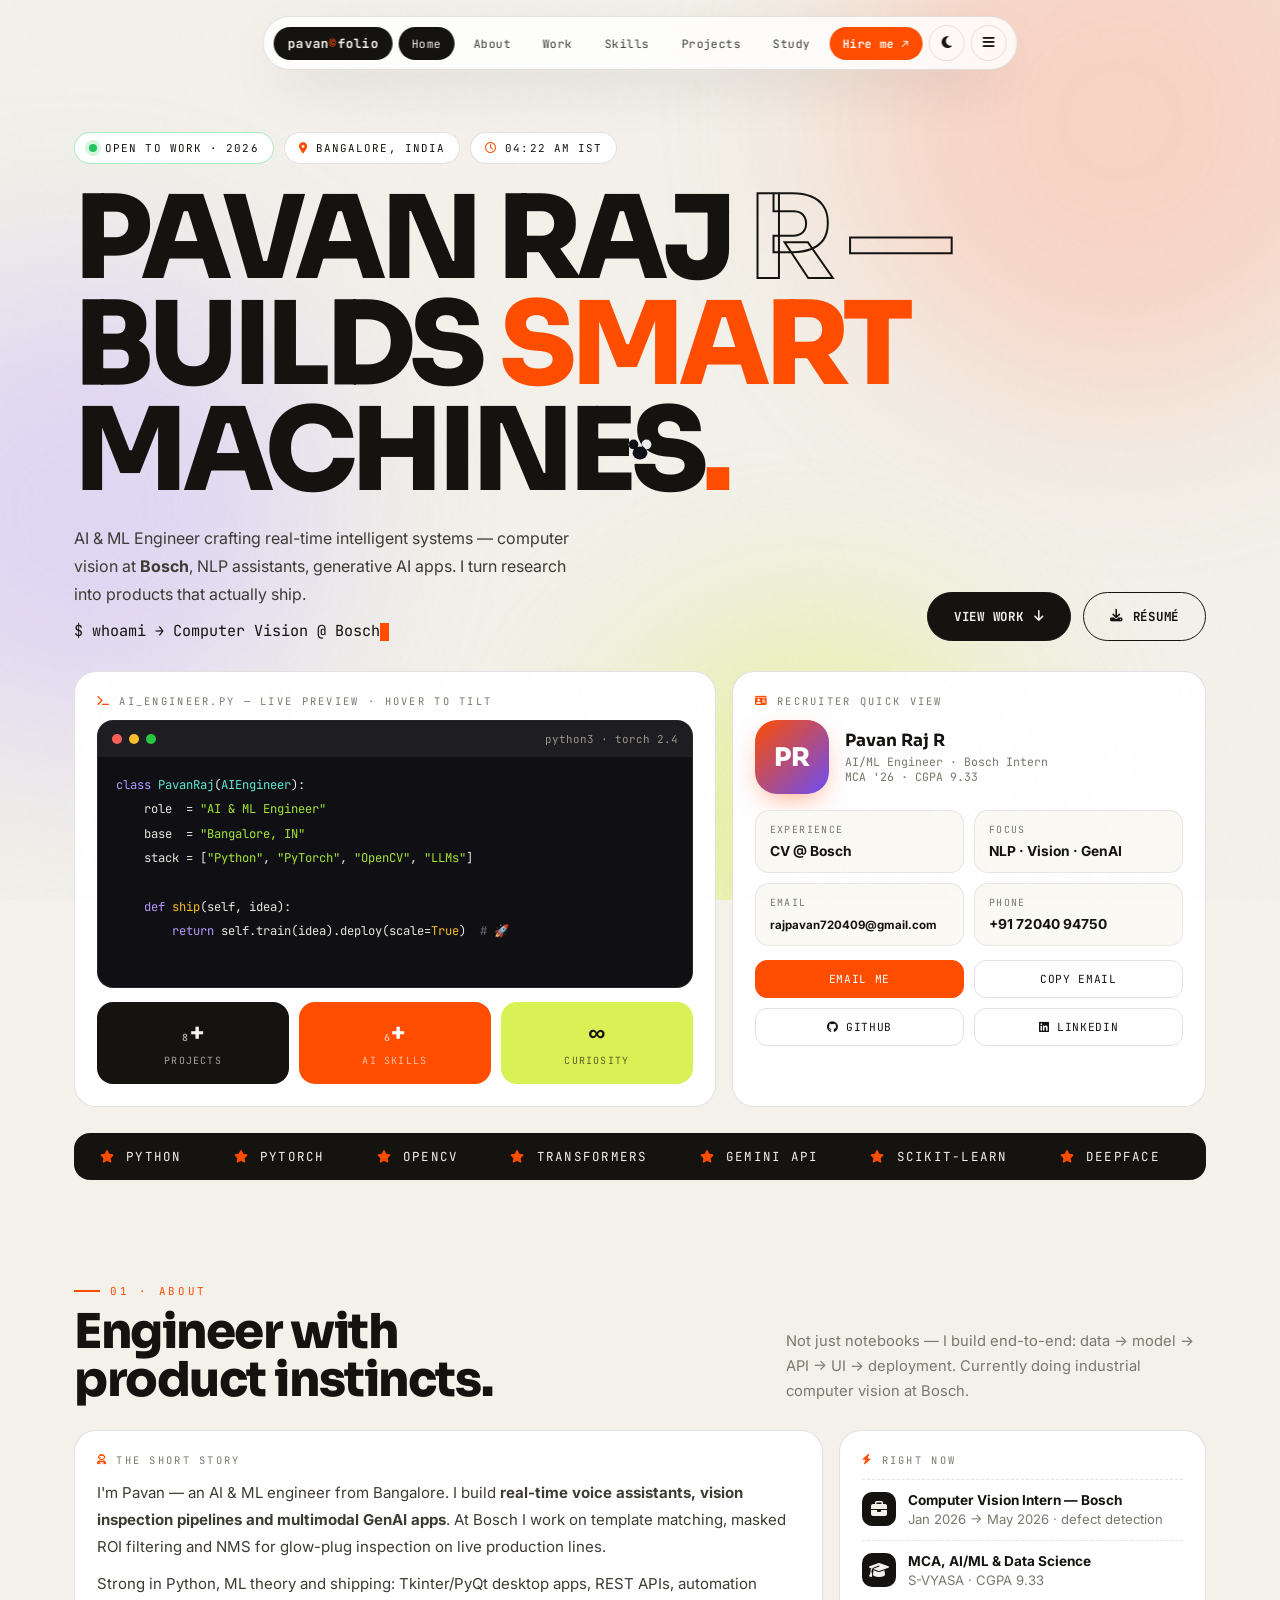
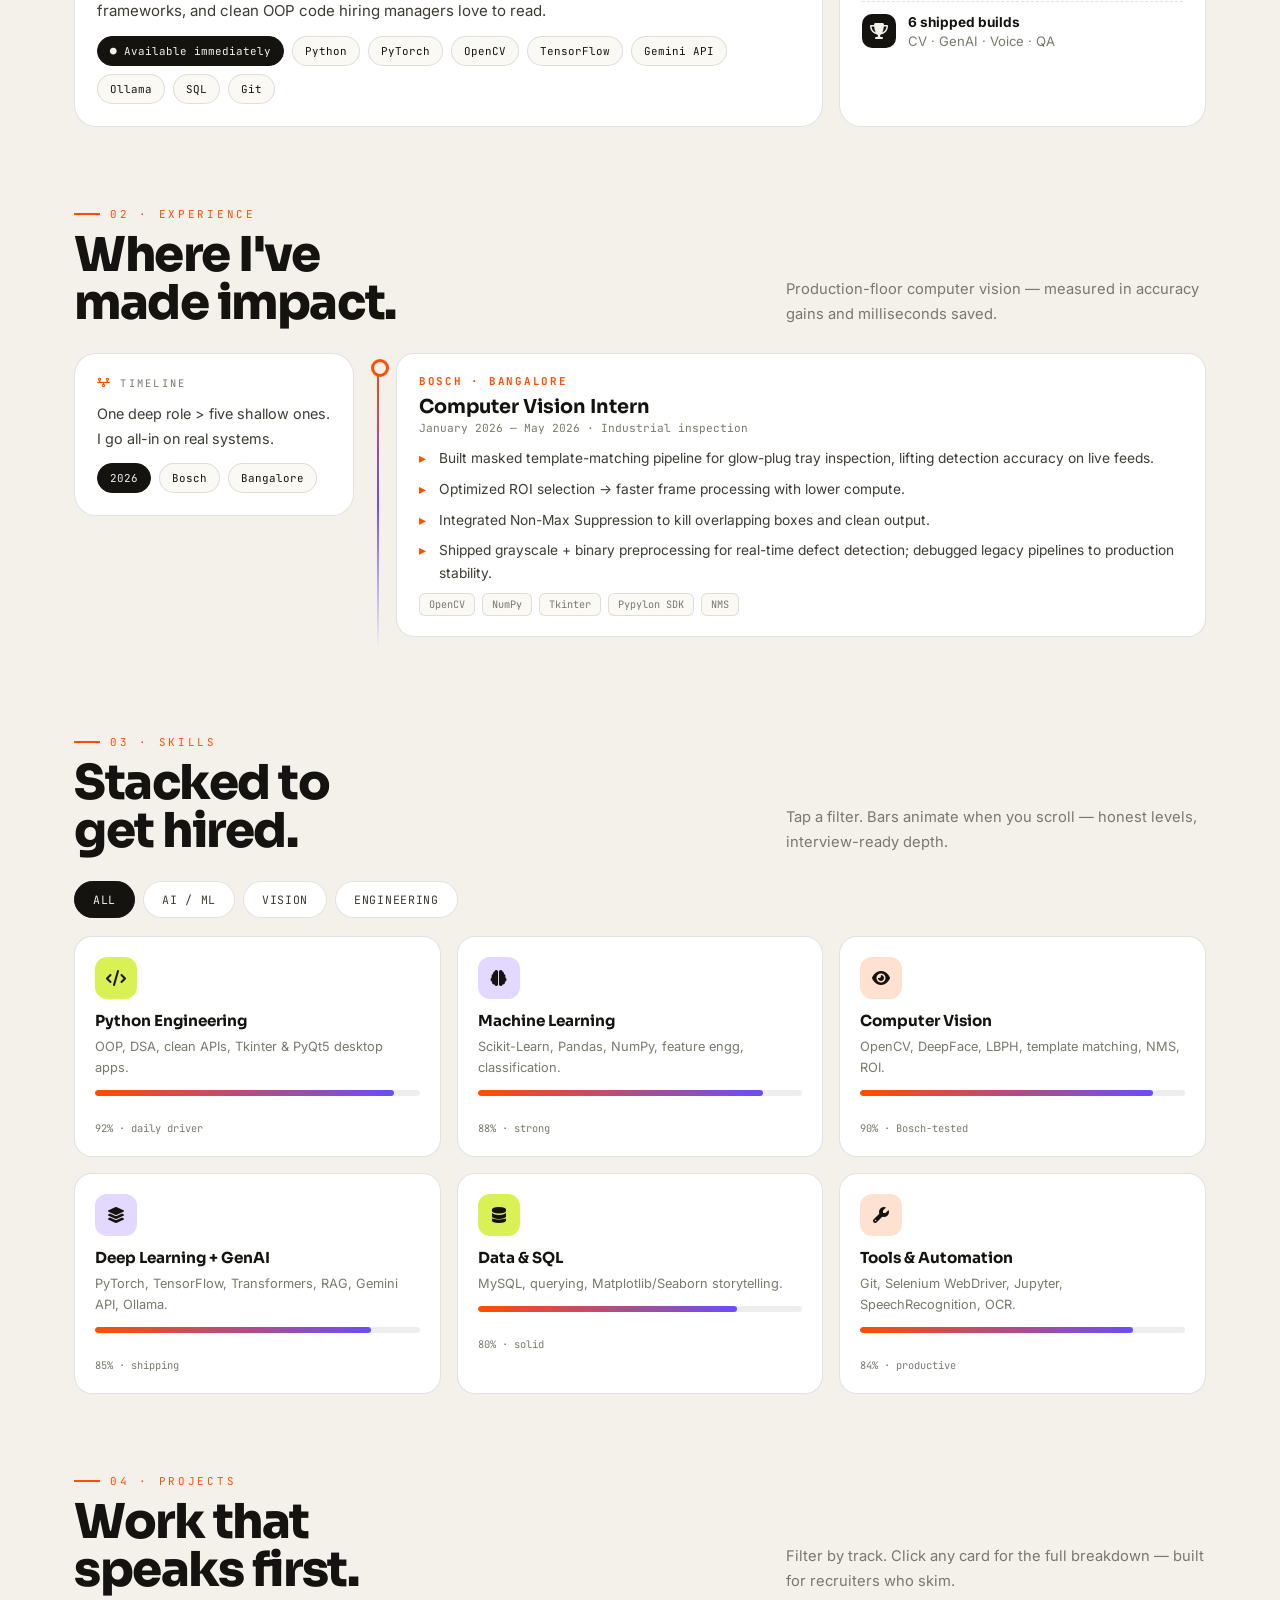
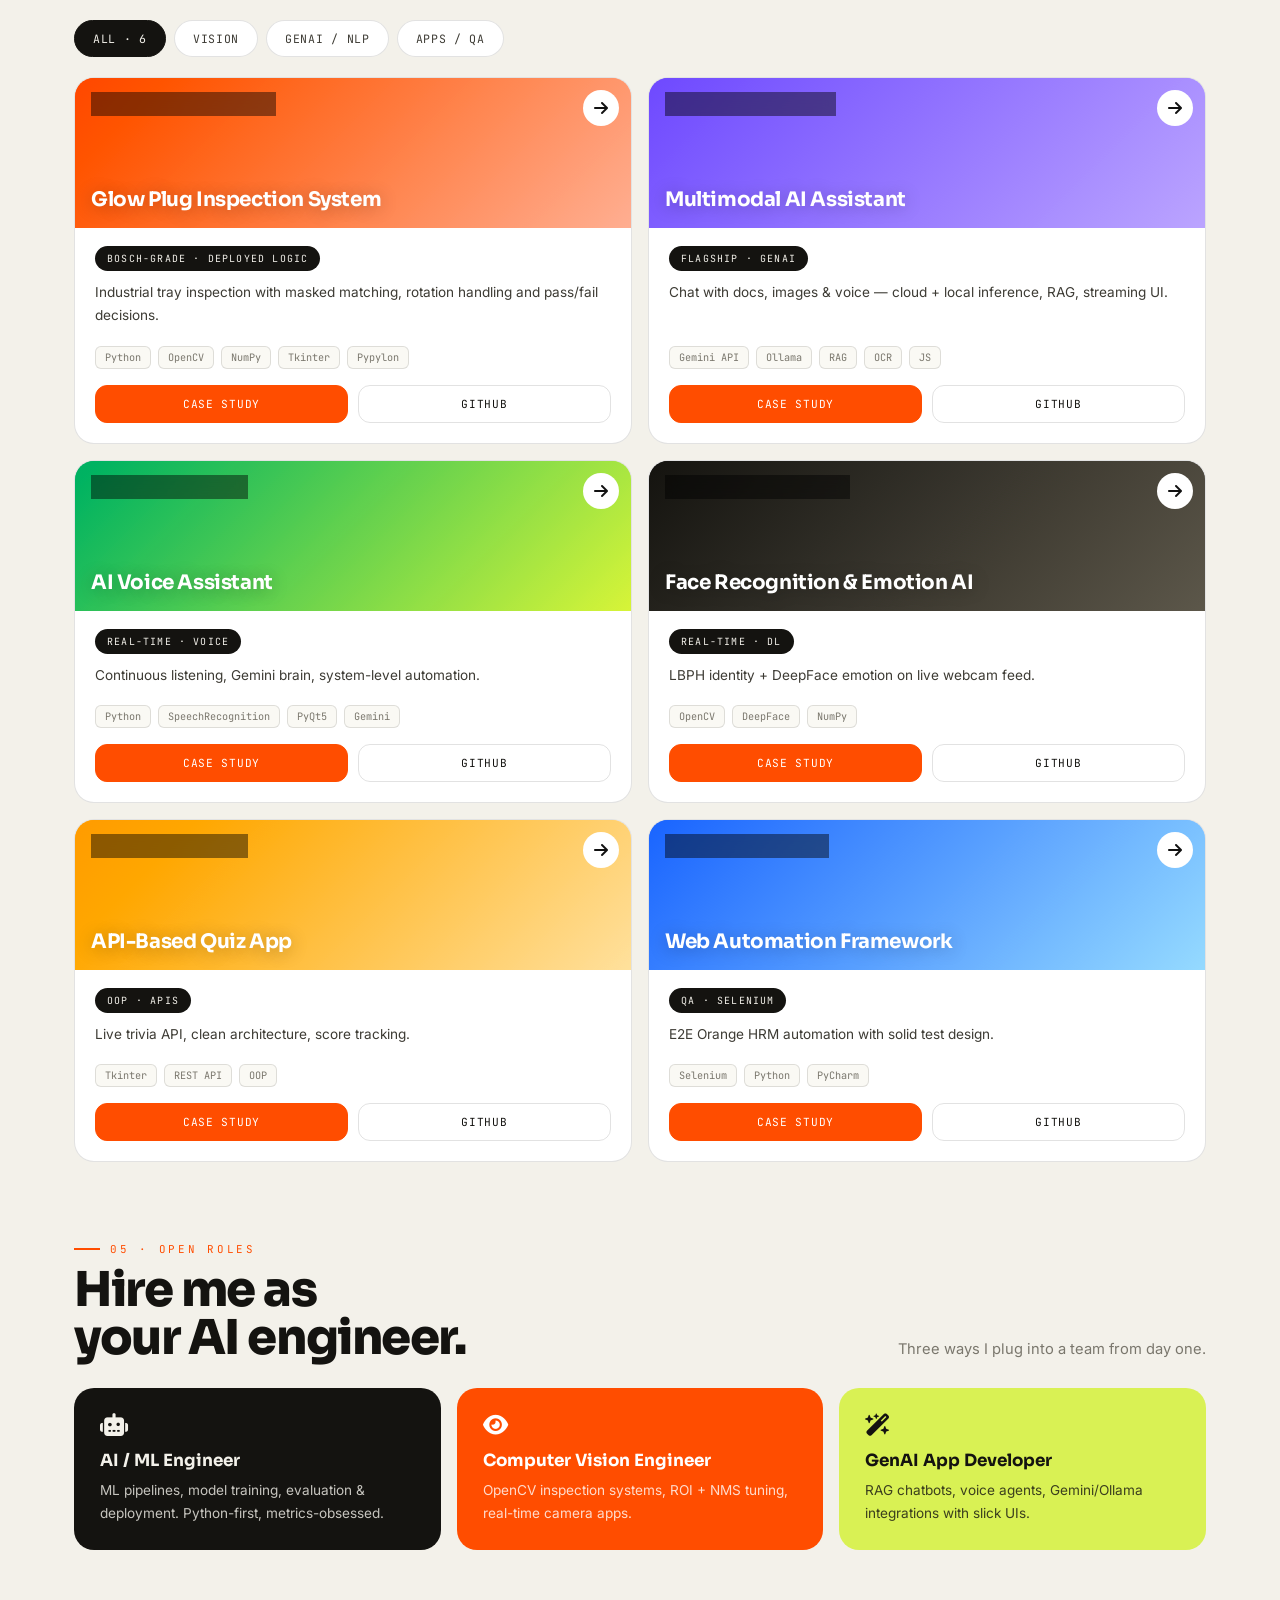
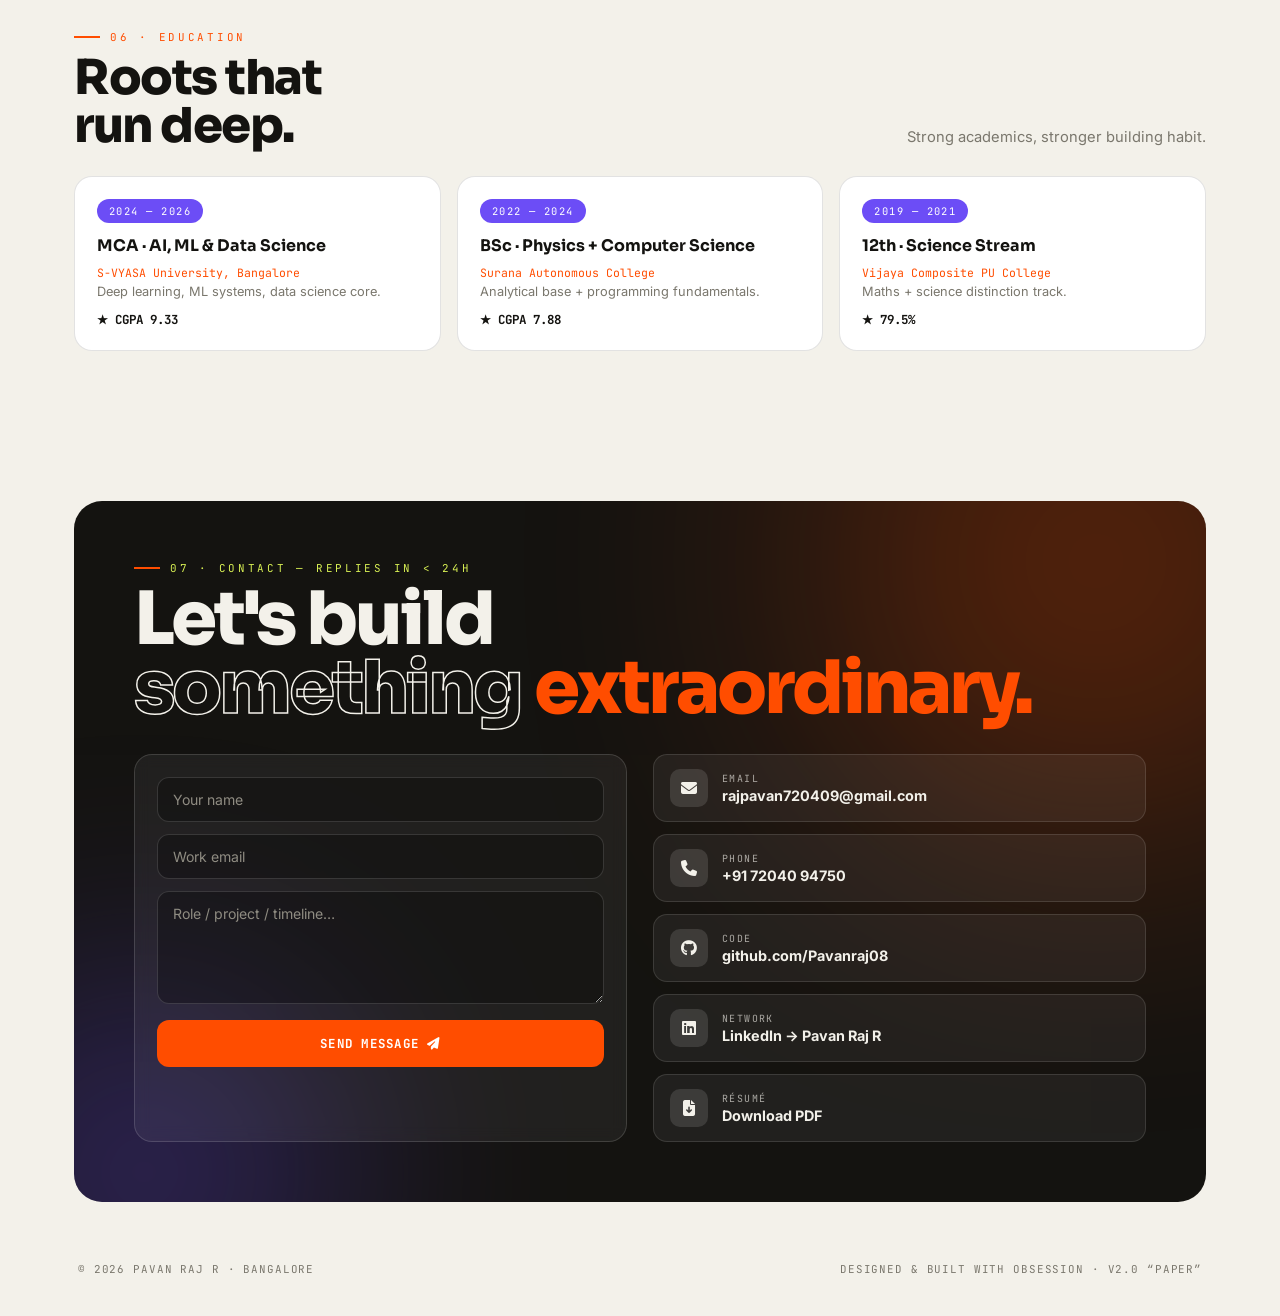
==== commit 3f471140: "Update Bosch internship dates: Jan 2026 to May 2026" ====
--- a/index.html
+++ b/index.html
@@ -397,7 +397,7 @@
         <div class="stack-tags"><span class="hot">● Available immediately</span><span>Python</span><span>PyTorch</span><span>OpenCV</span><span>TensorFlow</span><span>Gemini API</span><span>Ollama</span><span>SQL</span><span>Git</span></div>
       </div>
       <div class="card rv"><div class="kicker"><i class="fa-solid fa-bolt"></i> Right now</div>
-        <div class="hl"><i class="fa-solid fa-briefcase"></i><div><b>Computer Vision Intern — Bosch</b><span>Mar 2026 → Present · defect detection</span></div></div>
+        <div class="hl"><i class="fa-solid fa-briefcase"></i><div><b>Computer Vision Intern — Bosch</b><span>Jan 2026 → May 2026 · defect detection</span></div></div>
         <div class="hl"><i class="fa-solid fa-graduation-cap"></i><div><b>MCA, AI/ML & Data Science</b><span>S-VYASA · CGPA 9.33</span></div></div>
         <div class="hl"><i class="fa-solid fa-trophy"></i><div><b>6 shipped builds</b><span>CV · GenAI · Voice · QA</span></div></div>
       </div>
@@ -410,7 +410,7 @@
     <div class="exp">
       <div class="exp-side rv"><div class="card"><div class="kicker"><i class="fa-solid fa-timeline"></i> Timeline</div><p class="body" style="font-size:.9rem;line-height:1.7;color:var(--ink2)">One deep role > five shallow ones. I go all-in on real systems.</p><div class="stack-tags"><span class="hot">2026</span><span>Bosch</span><span>Bangalore</span></div></div></div>
       <div class="tl rv"><div class="tl-item"><div class="tl-card">
-        <div class="co">Bosch · Bangalore</div><h3>Computer Vision Intern</h3><div class="dt">March 2026 — Present · Industrial inspection</div>
+        <div class="co">Bosch · Bangalore</div><h3>Computer Vision Intern</h3><div class="dt">January 2026 — May 2026 · Industrial inspection</div>
         <ul><li>Built masked template-matching pipeline for glow-plug tray inspection, lifting detection accuracy on live feeds.</li><li>Optimized ROI selection → faster frame processing with lower compute.</li><li>Integrated Non-Max Suppression to kill overlapping boxes and clean output.</li><li>Shipped grayscale + binary preprocessing for real-time defect detection; debugged legacy pipelines to production stability.</li></ul>
         <div class="tags"><span>OpenCV</span><span>NumPy</span><span>Tkinter</span><span>Pypylon SDK</span><span>NMS</span></div>
       </div></div></div>
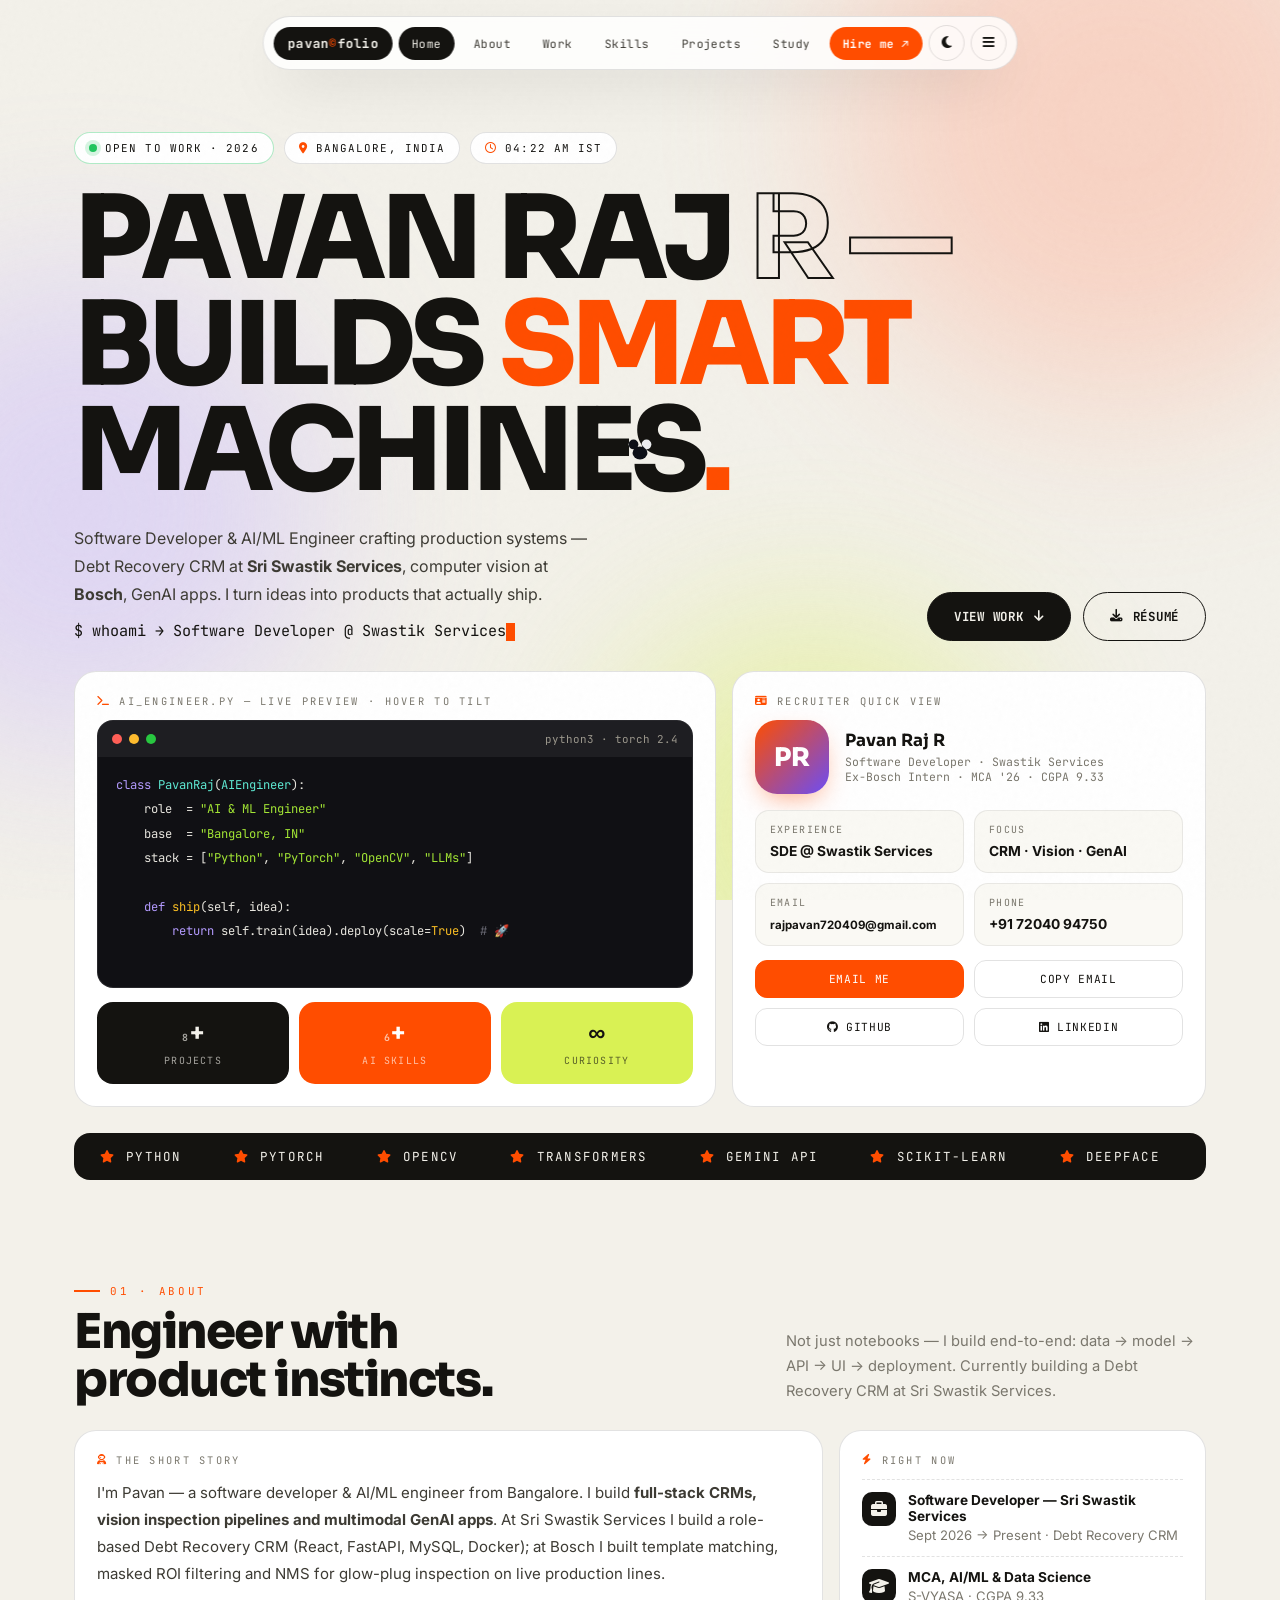
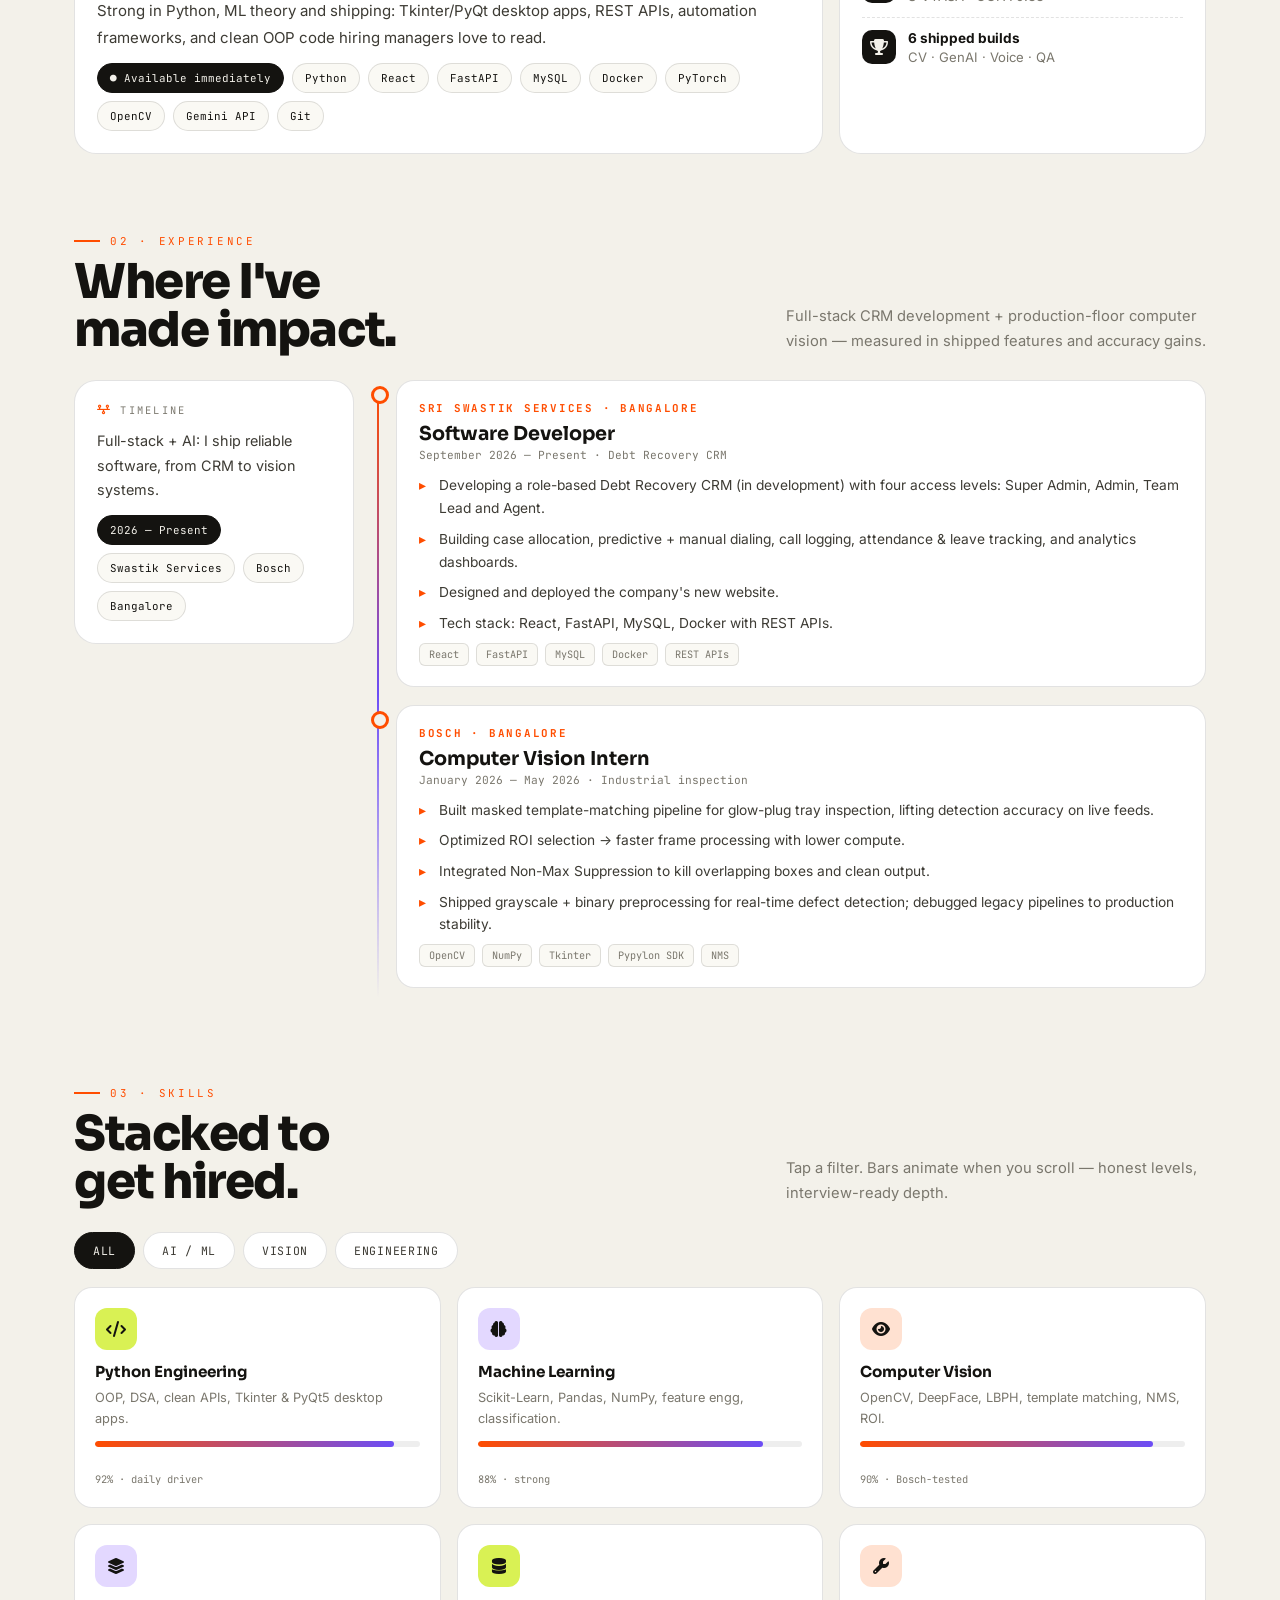
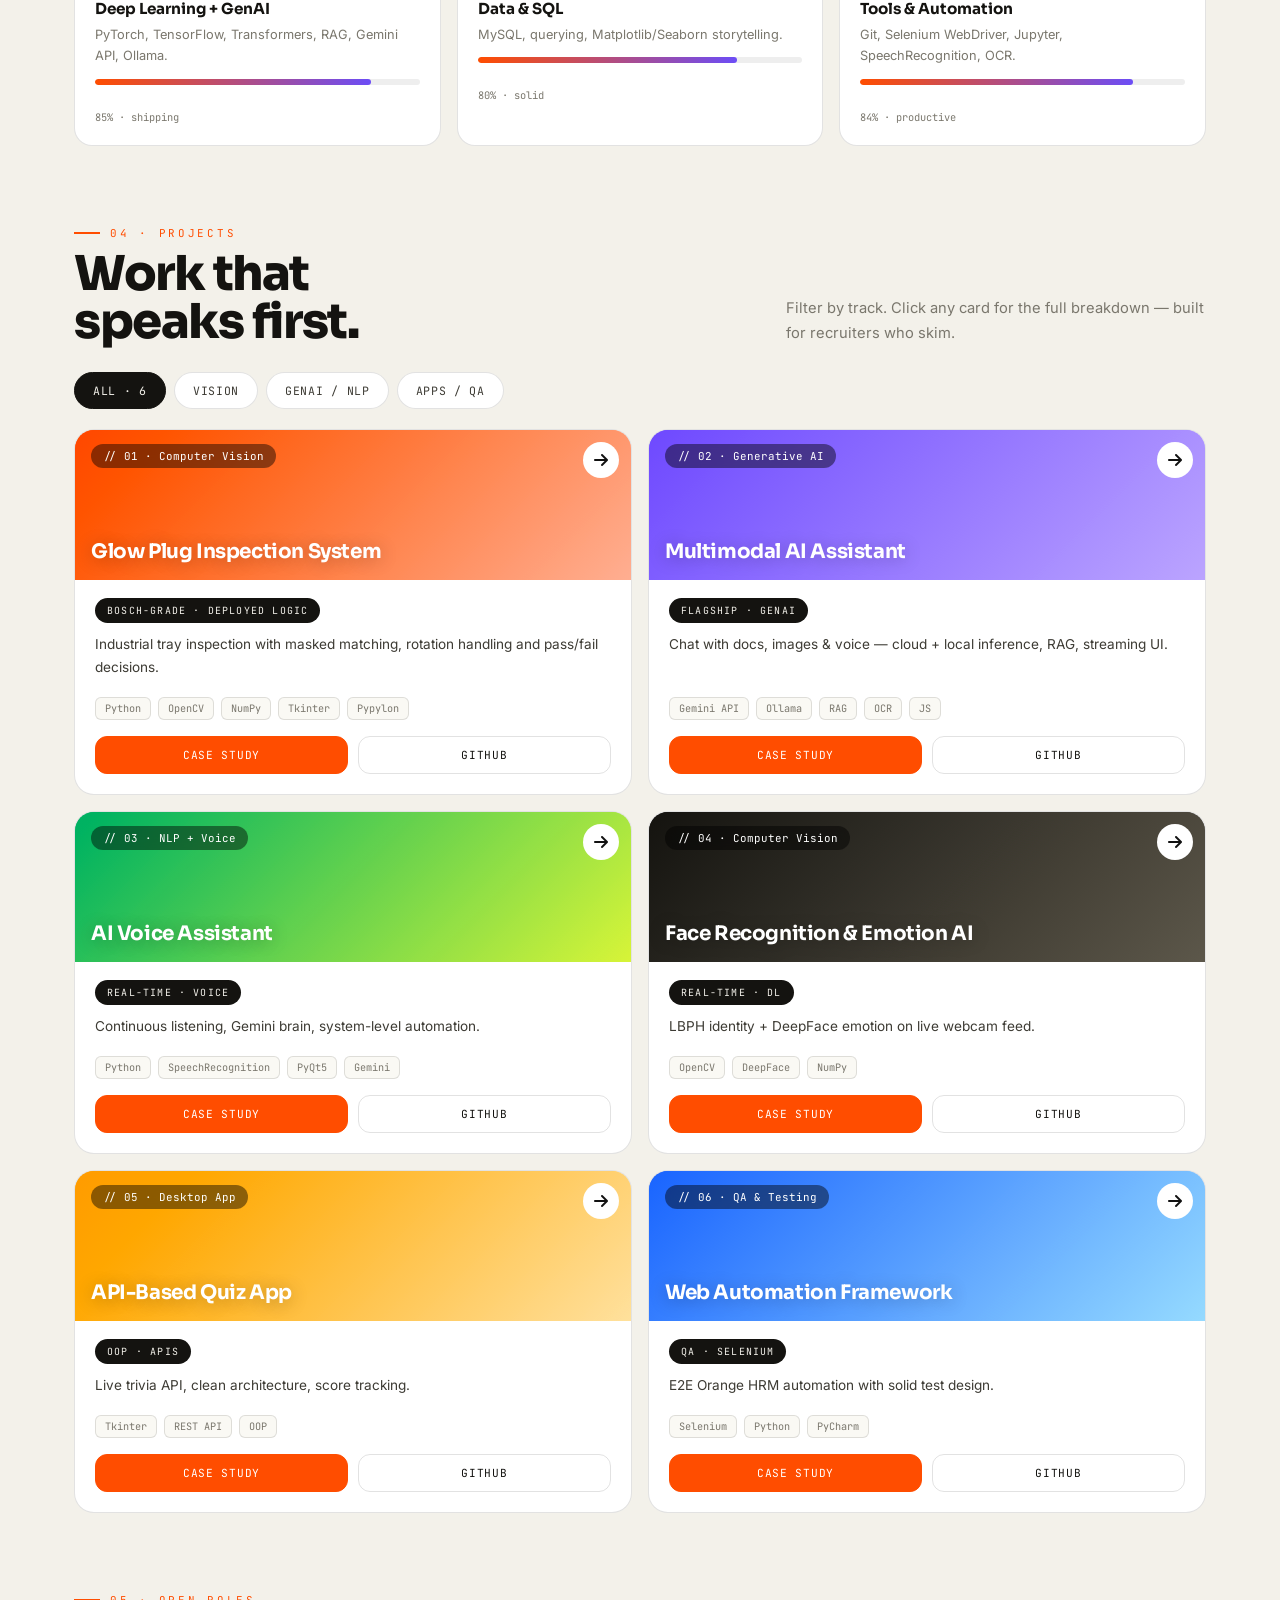
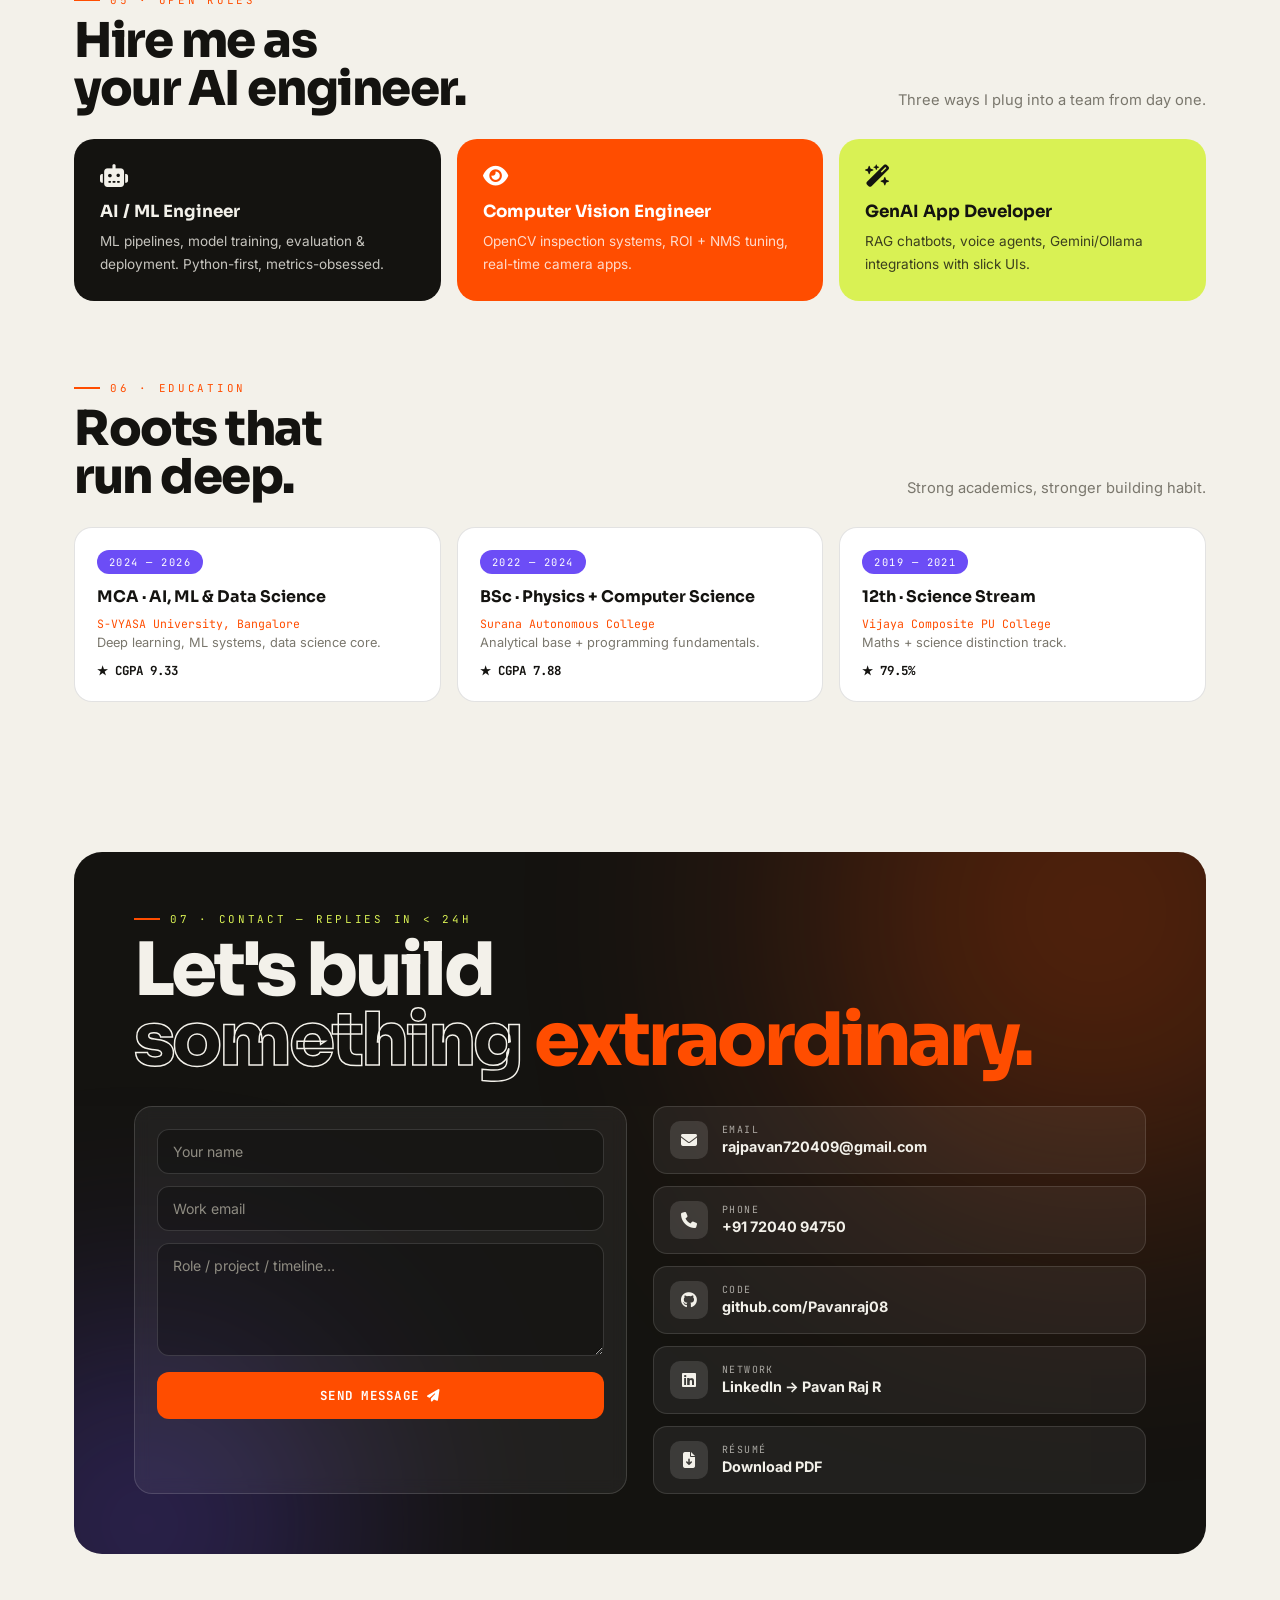
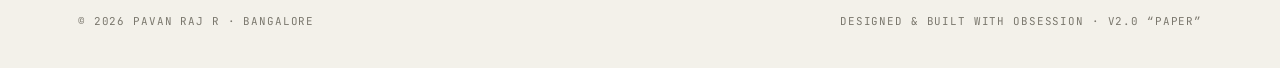
==== commit 2ae1728f: "\Add Sri Swastik Services Software Developer experience (Sept 2026 - Present) and update resume"" ====
--- a/index.html
+++ b/index.html
@@ -4,14 +4,14 @@
 <meta charset="UTF-8">
 <meta name="viewport" content="width=device-width, initial-scale=1.0">
 <title>Pavan Raj R — AI & ML Engineer | Portfolio 2026</title>
-<meta name="description" content="Pavan Raj R — AI & ML Engineer in Bangalore. Computer Vision Intern @ Bosch. NLP, Computer Vision, Generative AI. Open to full-time AI/ML roles.">
+<meta name="description" content="Pavan Raj R — Software Developer @ Sri Swastik Services, AI & ML Engineer in Bangalore. Ex-Computer Vision Intern @ Bosch. Full-stack CRM, NLP, Computer Vision, Generative AI.">
 <link rel="icon" type="image/png" href="favicon.png">
 <link rel="preconnect" href="https://fonts.googleapis.com">
 <link rel="preconnect" href="https://fonts.gstatic.com" crossorigin>
 <link href="https://fonts.googleapis.com/css2?family=Sora:wght@400;600;700;800&family=Inter:wght@400;500;600&family=JetBrains+Mono:wght@400;500;700&display=swap" rel="stylesheet">
 <link rel="stylesheet" href="https://cdnjs.cloudflare.com/ajax/libs/font-awesome/6.5.2/css/all.min.css">
 <script type="application/ld+json">
-{"@context":"https://schema.org","@type":"Person","name":"Pavan Raj R","jobTitle":"AI & ML Engineer","address":{"@type":"PostalAddress","addressLocality":"Bangalore","addressCountry":"IN"},"email":"mailto:rajpavan720409@gmail.com","url":"https://github.com/Pavanraj08","sameAs":["https://github.com/Pavanraj08","https://www.linkedin.com/in/pavan-raj-r-57330a378"]}
+{"@context":"https://schema.org","@type":"Person","name":"Pavan Raj R","jobTitle":"Software Developer, AI & ML Engineer","address":{"@type":"PostalAddress","addressLocality":"Bangalore","addressCountry":"IN"},"email":"mailto:rajpavan720409@gmail.com","url":"https://github.com/Pavanraj08","sameAs":["https://github.com/Pavanraj08","https://www.linkedin.com/in/pavan-raj-r-57330a378"]}
 </script>
 <style>
 /* ============ TOKENS ============ */
@@ -331,7 +331,7 @@
     <h1 class="rv in">Pavan Raj <span class="stroke">R —</span><br>Builds <span class="fill-accent">Smart</span> Machines<span style="color:var(--accent)">.</span></h1>
     <div class="hero-sub">
       <div class="rv in">
-        <p>AI & ML Engineer crafting real-time intelligent systems — computer vision at <b>Bosch</b>, NLP assistants, generative AI apps. I turn research into products that actually ship.</p>
+        <p>Software Developer & AI/ML Engineer crafting production systems — Debt Recovery CRM at <b>Sri Swastik Services</b>, computer vision at <b>Bosch</b>, GenAI apps. I turn ideas into products that actually ship.</p>
         <div class="type-line">$ whoami → <span id="typer"></span><span class="caret"></span></div>
       </div>
       <div class="hero-cta rv in">
@@ -363,11 +363,11 @@
         <div class="kicker"><i class="fa-solid fa-id-card"></i> Recruiter quick view</div>
         <div class="profile">
           <div class="avatar">PR</div>
-          <div><h3>Pavan Raj R</h3><p>AI/ML Engineer · Bosch Intern<br> MCA '26 · CGPA 9.33</p></div>
+          <div><h3>Pavan Raj R</h3><p>Software Developer · Swastik Services<br> Ex-Bosch Intern · MCA '26 · CGPA 9.33</p></div>
         </div>
         <div class="meta-grid">
-          <div class="meta"><small>Experience</small><strong>CV @ Bosch</strong></div>
-          <div class="meta"><small>Focus</small><strong>NLP · Vision · GenAI</strong></div>
+          <div class="meta"><small>Experience</small><strong>SDE @ Swastik Services</strong></div>
+          <div class="meta"><small>Focus</small><strong>CRM · Vision · GenAI</strong></div>
           <div class="meta"><small>Email</small><strong style="font-size:.72rem">rajpavan720409@gmail.com</strong></div>
           <div class="meta"><small>Phone</small><strong>+91 72040 94750</strong></div>
         </div>
@@ -389,15 +389,15 @@
 
   <!-- ABOUT -->
   <section id="about" class="sec">
-    <div class="sec-head rv"><div><div class="sec-tag">01 · About</div><h2>Engineer with<br>product instincts.</h2></div><p>Not just notebooks — I build end-to-end: data → model → API → UI → deployment. Currently doing industrial computer vision at Bosch.</p></div>
+    <div class="sec-head rv"><div><div class="sec-tag">01 · About</div><h2>Engineer with<br>product instincts.</h2></div><p>Not just notebooks — I build end-to-end: data → model → API → UI → deployment. Currently building a Debt Recovery CRM at Sri Swastik Services.</p></div>
     <div class="about-grid">
       <div class="card big rv"><div class="kicker"><i class="fa-solid fa-user-astronaut"></i> The short story</div>
-        <p class="body">I'm Pavan — an AI & ML engineer from Bangalore. I build <b>real-time voice assistants, vision inspection pipelines and multimodal GenAI apps</b>. At Bosch I work on template matching, masked ROI filtering and NMS for glow-plug inspection on live production lines.</p>
+        <p class="body">I'm Pavan — a software developer & AI/ML engineer from Bangalore. I build <b>full-stack CRMs, vision inspection pipelines and multimodal GenAI apps</b>. At Sri Swastik Services I build a role-based Debt Recovery CRM (React, FastAPI, MySQL, Docker); at Bosch I built template matching, masked ROI filtering and NMS for glow-plug inspection on live production lines.</p>
         <p class="body" style="margin-top:10px">Strong in Python, ML theory and shipping: Tkinter/PyQt desktop apps, REST APIs, automation frameworks, and clean OOP code hiring managers love to read.</p>
-        <div class="stack-tags"><span class="hot">● Available immediately</span><span>Python</span><span>PyTorch</span><span>OpenCV</span><span>TensorFlow</span><span>Gemini API</span><span>Ollama</span><span>SQL</span><span>Git</span></div>
+        <div class="stack-tags"><span class="hot">● Available immediately</span><span>Python</span><span>React</span><span>FastAPI</span><span>MySQL</span><span>Docker</span><span>PyTorch</span><span>OpenCV</span><span>Gemini API</span><span>Git</span></div>
       </div>
       <div class="card rv"><div class="kicker"><i class="fa-solid fa-bolt"></i> Right now</div>
-        <div class="hl"><i class="fa-solid fa-briefcase"></i><div><b>Computer Vision Intern — Bosch</b><span>Jan 2026 → May 2026 · defect detection</span></div></div>
+        <div class="hl"><i class="fa-solid fa-briefcase"></i><div><b>Software Developer — Sri Swastik Services</b><span>Sept 2026 → Present · Debt Recovery CRM</span></div></div>
         <div class="hl"><i class="fa-solid fa-graduation-cap"></i><div><b>MCA, AI/ML & Data Science</b><span>S-VYASA · CGPA 9.33</span></div></div>
         <div class="hl"><i class="fa-solid fa-trophy"></i><div><b>6 shipped builds</b><span>CV · GenAI · Voice · QA</span></div></div>
       </div>
@@ -406,10 +406,14 @@
 
   <!-- EXPERIENCE -->
   <section id="experience" class="sec">
-    <div class="sec-head rv"><div><div class="sec-tag">02 · Experience</div><h2>Where I've<br>made impact.</h2></div><p>Production-floor computer vision — measured in accuracy gains and milliseconds saved.</p></div>
+    <div class="sec-head rv"><div><div class="sec-tag">02 · Experience</div><h2>Where I've<br>made impact.</h2></div><p>Full-stack CRM development + production-floor computer vision — measured in shipped features and accuracy gains.</p></div>
     <div class="exp">
-      <div class="exp-side rv"><div class="card"><div class="kicker"><i class="fa-solid fa-timeline"></i> Timeline</div><p class="body" style="font-size:.9rem;line-height:1.7;color:var(--ink2)">One deep role > five shallow ones. I go all-in on real systems.</p><div class="stack-tags"><span class="hot">2026</span><span>Bosch</span><span>Bangalore</span></div></div></div>
+      <div class="exp-side rv"><div class="card"><div class="kicker"><i class="fa-solid fa-timeline"></i> Timeline</div><p class="body" style="font-size:.9rem;line-height:1.7;color:var(--ink2)">Full-stack + AI: I ship reliable software, from CRM to vision systems.</p><div class="stack-tags"><span class="hot">2026 — Present</span><span>Swastik Services</span><span>Bosch</span><span>Bangalore</span></div></div></div>
       <div class="tl rv"><div class="tl-item"><div class="tl-card">
+        <div class="co">Sri Swastik Services · Bangalore</div><h3>Software Developer</h3><div class="dt">September 2026 — Present · Debt Recovery CRM</div>
+        <ul><li>Developing a role-based Debt Recovery CRM (in development) with four access levels: Super Admin, Admin, Team Lead and Agent.</li><li>Building case allocation, predictive + manual dialing, call logging, attendance & leave tracking, and analytics dashboards.</li><li>Designed and deployed the company's new website.</li><li>Tech stack: React, FastAPI, MySQL, Docker with REST APIs.</li></ul>
+        <div class="tags"><span>React</span><span>FastAPI</span><span>MySQL</span><span>Docker</span><span>REST APIs</span></div>
+      </div></div><div class="tl-item"><div class="tl-card">
         <div class="co">Bosch · Bangalore</div><h3>Computer Vision Intern</h3><div class="dt">January 2026 — May 2026 · Industrial inspection</div>
         <ul><li>Built masked template-matching pipeline for glow-plug tray inspection, lifting detection accuracy on live feeds.</li><li>Optimized ROI selection → faster frame processing with lower compute.</li><li>Integrated Non-Max Suppression to kill overlapping boxes and clean output.</li><li>Shipped grayscale + binary preprocessing for real-time defect detection; debugged legacy pipelines to production stability.</li></ul>
         <div class="tags"><span>OpenCV</span><span>NumPy</span><span>Tkinter</span><span>Pypylon SDK</span><span>NMS</span></div>
@@ -516,7 +520,7 @@
 // clock IST
 (function(){const el=document.getElementById('clock');function u(){try{el.textContent=new Intl.DateTimeFormat('en-IN',{hour:'2-digit',minute:'2-digit',timeZone:'Asia/Kolkata'}).format(new Date())}catch(e){el.textContent=new Date().toLocaleTimeString()}}u();setInterval(u,30000)})();
 // typer
-(function(){const el=document.getElementById('typer');if(!el)return;const words=['Computer Vision @ Bosch','NLP + Voice Agents','GenAI + RAG apps','Open to AI/ML roles'];let w=0,c=0,del=false;function t(){const s=words[w];el.textContent=s.slice(0,c);if(!del){c++;if(c>s.length){del=true;return setTimeout(t,1400)}}else{c--;if(c===0){del=false;w=(w+1)%words.length}}setTimeout(t,del?32:62)}t()})();
+(function(){const el=document.getElementById('typer');if(!el)return;const words=['Software Developer @ Swastik Services','Computer Vision @ Bosch','GenAI + RAG apps','Full-stack CRM + AI/ML'];let w=0,c=0,del=false;function t(){const s=words[w];el.textContent=s.slice(0,c);if(!del){c++;if(c>s.length){del=true;return setTimeout(t,1400)}}else{c--;if(c===0){del=false;w=(w+1)%words.length}}setTimeout(t,del?32:62)}t()})();
 // marquee duplicate
 (function(){const m=document.getElementById('mq');m.innerHTML+=m.innerHTML})();
 // reveal
